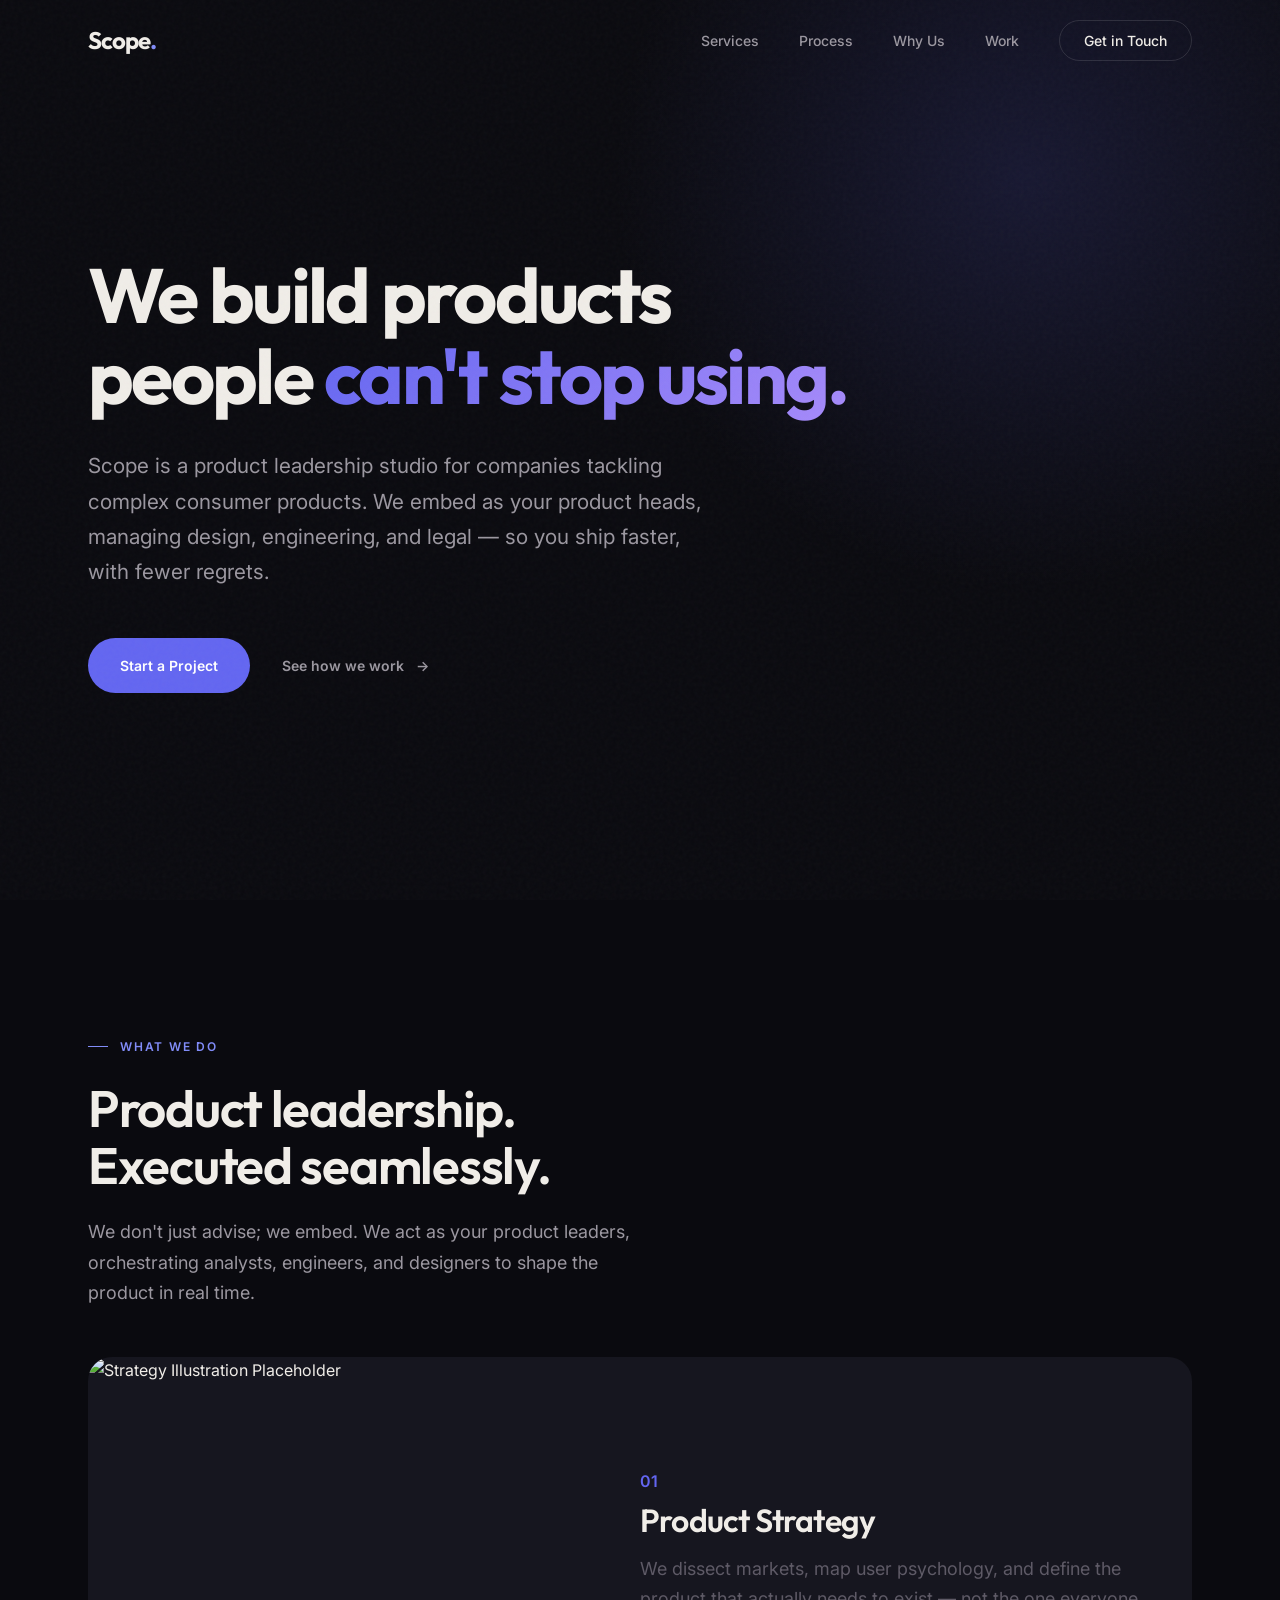
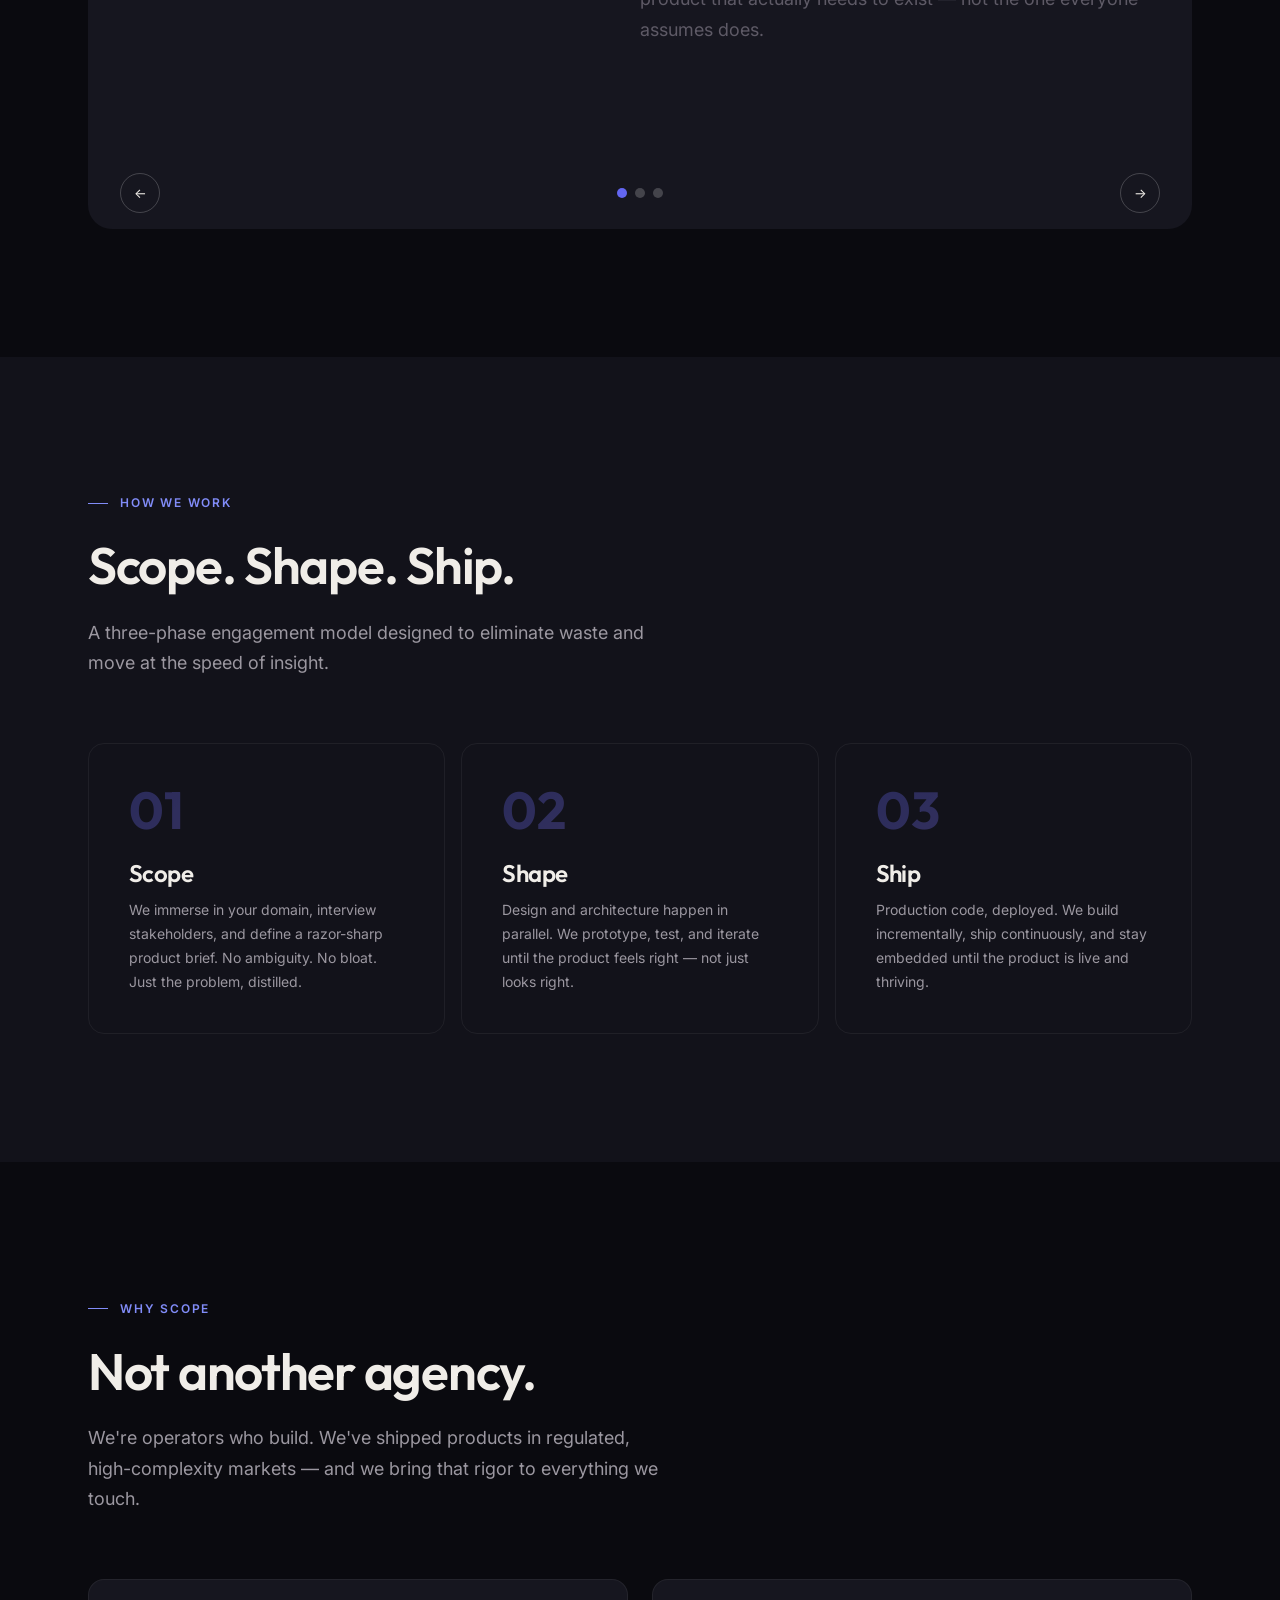
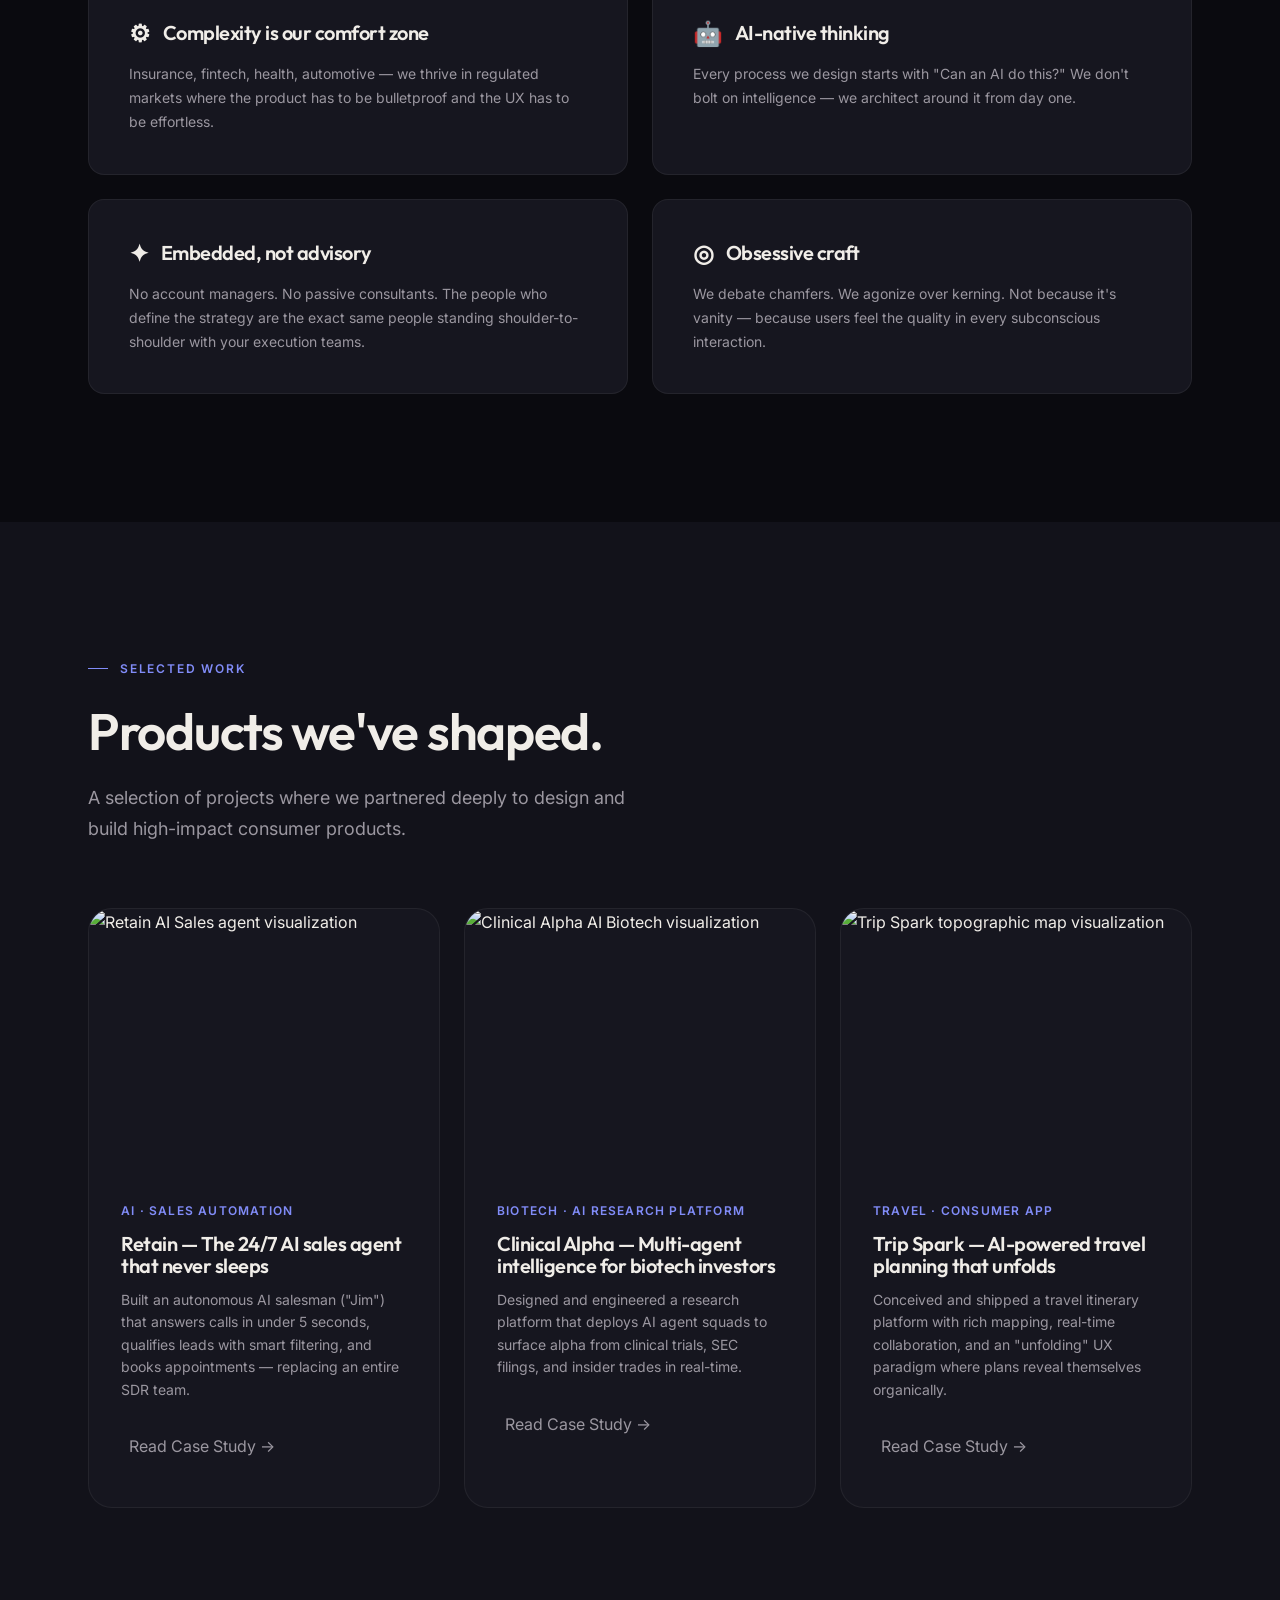
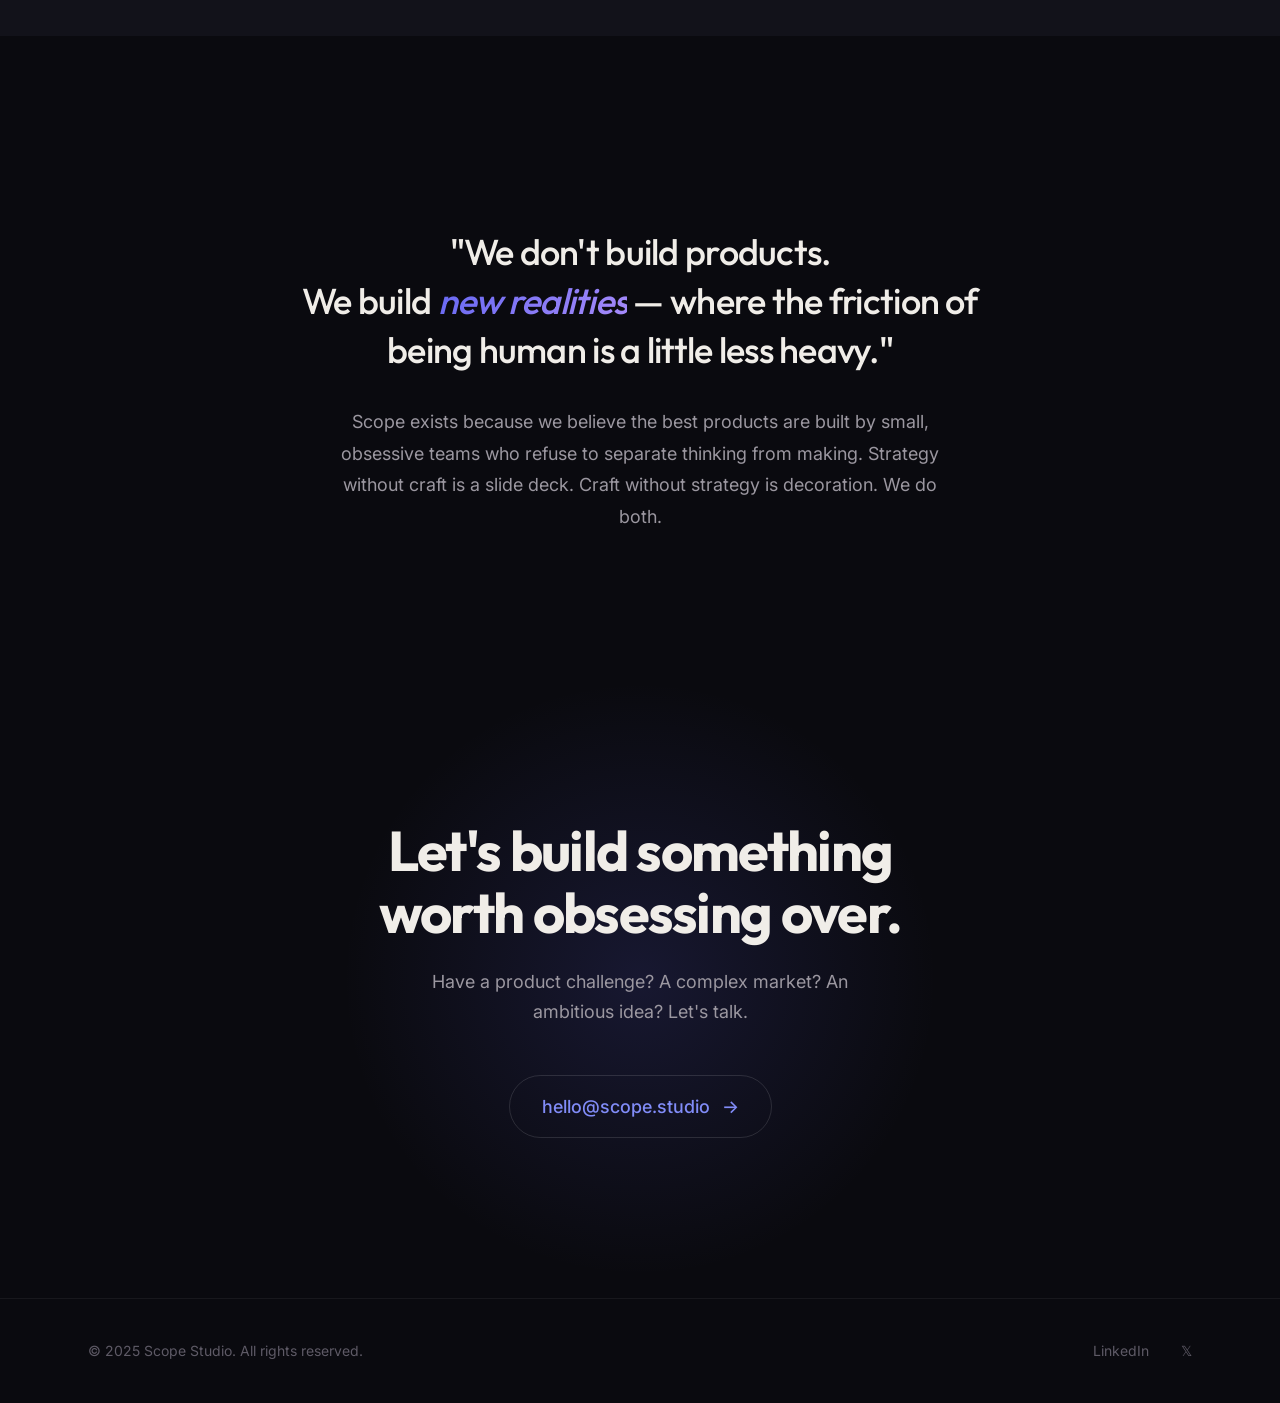
==== index.html @ 6195529a "Restore original static landing page Co-Authored-By: Claude Sonnet 4.6 <noreply@anthropic.com>" ====
<!DOCTYPE html>
<html lang="en">
<head>
  <meta charset="UTF-8" />
  <meta name="viewport" content="width=device-width, initial-scale=1.0" />
  <title>Scope — Product Studio for Complex Consumer Products</title>
  <meta name="description" content="Scope is a product studio that helps ambitious companies design, build, and ship complex consumer products — from strategy to code." />

  <!-- Fonts -->
  <link rel="preconnect" href="https://fonts.googleapis.com" />
  <link rel="preconnect" href="https://fonts.gstatic.com" crossorigin />
  <link href="https://fonts.googleapis.com/css2?family=Inter:wght@400;500;600;700&family=Outfit:wght@400;500;600;700&display=swap" rel="stylesheet" />

  <!-- Styles -->
  <link rel="stylesheet" href="style.css" />

  <!-- Favicon (inline SVG) -->
  <link rel="icon" href="data:image/svg+xml,<svg xmlns='http://www.w3.org/2000/svg' viewBox='0 0 100 100'><text y='.9em' font-size='90'>◉</text></svg>" />
</head>
<body>

  <!-- ─── NAV ─── -->
  <nav class="nav" id="nav">
    <div class="container">
      <a href="#" class="nav-logo">Scope<span>.</span></a>
      <div class="nav-links" id="nav-links">
        <a href="#services">Services</a>
        <a href="#process">Process</a>
        <a href="#why">Why Us</a>
        <a href="#work">Work</a>
        <a href="#contact" class="nav-cta">Get in Touch</a>
      </div>
      <button class="nav-toggle" id="nav-toggle" aria-label="Toggle menu">
        <span></span>
        <span></span>
        <span></span>
      </button>
    </div>
  </nav>


  <!-- ─── HERO ─── -->
  <section class="hero" id="hero">
    <div class="container">
      <div class="hero-content">
        <h1 class="reveal">We build products people <span class="accent-word">can't stop using.</span></h1>
        <p class="hero-sub reveal">Scope is a product leadership studio for companies tackling complex consumer products. We embed as your product heads, managing design, engineering, and legal — so you ship faster, with fewer regrets.</p>
        <div class="hero-actions reveal">
          <a href="#contact" class="btn btn-primary">Start a Project</a>
          <a href="#services" class="btn btn-ghost">See how we work <span class="arrow">→</span></a>
        </div>
      </div>
    </div>
  </section>


  <!-- ─── SERVICES ─── -->
  <section class="services" id="services">
    <div class="container">
      <span class="section-label reveal">What We Do</span>
      <h2 class="section-heading reveal">Product leadership.<br />Executed seamlessly.</h2>
      <p class="section-subtext reveal">We don't just advise; we embed. We act as your product leaders, orchestrating analysts, engineers, and designers to shape the product in real time.</p>

      <div class="carousel-container reveal-stagger">
        <div class="services-carousel" id="servicesCarousel">
          <div class="carousel-slide">
            <div class="carousel-image">
              <img src="https://placehold.co/800x600/F0EFEB/222222?text=Strategy+Illustration" alt="Strategy Illustration Placeholder" />
            </div>
            <div class="carousel-text">
              <span class="editorial-number">01</span>
              <h3>Product Strategy</h3>
              <p>We dissect markets, map user psychology, and define the product that actually needs to exist — not the one everyone assumes does.</p>
            </div>
          </div>

          <div class="carousel-slide">
            <div class="carousel-image">
              <img src="https://placehold.co/800x600/F0EFEB/222222?text=Management+Illustration" alt="Management Illustration Placeholder" />
            </div>
            <div class="carousel-text">
              <span class="editorial-number">02</span>
              <h3>Cross-Functional Management</h3>
              <p>We lead the orchestra. We align your designers, engineers, analysts, and legal teams to move as a unified, high-velocity front.</p>
            </div>
          </div>

          <div class="carousel-slide">
            <div class="carousel-image">
              <img src="https://placehold.co/800x600/F0EFEB/222222?text=Leadership+Illustration" alt="Leadership Illustration Placeholder" />
            </div>
            <div class="carousel-text">
              <span class="editorial-number">03</span>
              <h3>Embedded Leadership</h3>
              <p>We don't do handoffs or act as passive advisors. We embed directly into your organization, establishing culture, defining roadmaps, and owning the outcomes.</p>
            </div>
          </div>
        </div>
        
        <div class="carousel-controls">
          <button class="carousel-btn prev-btn" id="prevBtn">←</button>
          <div class="carousel-dots" id="carouselDots"></div>
          <button class="carousel-btn next-btn" id="nextBtn">→</button>
        </div>
      </div>
    </div>
  </section>


  <!-- ─── PROCESS ─── -->
  <section class="process" id="process">
    <div class="container">
      <span class="section-label reveal">How We Work</span>
      <h2 class="section-heading reveal">Scope. Shape. Ship.</h2>
      <p class="section-subtext reveal">A three-phase engagement model designed to eliminate waste and move at the speed of insight.</p>

      <div class="process-steps reveal-stagger">
        <div class="process-step">
          <div class="step-number">01</div>
          <h3>Scope</h3>
          <p>We immerse in your domain, interview stakeholders, and define a razor-sharp product brief. No ambiguity. No bloat. Just the problem, distilled.</p>
        </div>
        <div class="process-step">
          <div class="step-number">02</div>
          <h3>Shape</h3>
          <p>Design and architecture happen in parallel. We prototype, test, and iterate until the product feels right — not just looks right.</p>
        </div>
        <div class="process-step">
          <div class="step-number">03</div>
          <h3>Ship</h3>
          <p>Production code, deployed. We build incrementally, ship continuously, and stay embedded until the product is live and thriving.</p>
        </div>
      </div>
    </div>
  </section>


  <!-- ─── WHY US ─── -->
  <section class="why-us" id="why">
    <div class="container">
      <span class="section-label reveal">Why Scope</span>
      <h2 class="section-heading reveal">Not another agency.</h2>
      <p class="section-subtext reveal">We're operators who build. We've shipped products in regulated, high-complexity markets — and we bring that rigor to everything we touch.</p>

      <div class="why-grid reveal-stagger">
        <div class="why-card">
          <h3><span class="icon">⚙</span> Complexity is our comfort zone</h3>
          <p>Insurance, fintech, health, automotive — we thrive in regulated markets where the product has to be bulletproof and the UX has to be effortless.</p>
        </div>
        <div class="why-card">
          <h3><span class="icon">🤖</span> AI-native thinking</h3>
          <p>Every process we design starts with "Can an AI do this?" We don't bolt on intelligence — we architect around it from day one.</p>
        </div>
        <div class="why-card">
          <h3><span class="icon">✦</span> Embedded, not advisory</h3>
          <p>No account managers. No passive consultants. The people who define the strategy are the exact same people standing shoulder-to-shoulder with your execution teams.</p>
        </div>
        <div class="why-card">
          <h3><span class="icon">◎</span> Obsessive craft</h3>
          <p>We debate chamfers. We agonize over kerning. Not because it's vanity — because users feel the quality in every subconscious interaction.</p>
        </div>
      </div>
    </div>
  </section>


  <!-- ─── WORK ─── -->
  <section class="work" id="work">
    <div class="container">
      <span class="section-label reveal">Selected Work</span>
      <h2 class="section-heading reveal">Products we've shaped.</h2>
      <p class="section-subtext reveal">A selection of projects where we partnered deeply to design and build high-impact consumer products.</p>

      <div class="work-grid work-grid-3 reveal-stagger">
        <div class="work-card">
          <div class="work-card-visual">
            <img src="/Users/pelegsomech/.gemini/antigravity/brain/0af34511-41c8-45e0-a558-34a6a06a76a5/img_retain_1776566332783.png" alt="Retain AI Sales agent visualization" style="width: 100%; height: 100%; object-fit: cover;" />
          </div>
          <div class="work-card-content">
            <div class="work-card-tag">AI · Sales Automation</div>
            <h3>Retain — The 24/7 AI sales agent that never sleeps</h3>
            <p>Built an autonomous AI salesman ("Jim") that answers calls in under 5 seconds, qualifies leads with smart filtering, and books appointments — replacing an entire SDR team.</p>
            <a href="case-study-retain.html" class="btn-ghost" style="margin-top: var(--sp-4); display: inline-block;">Read Case Study <span class="arrow">→</span></a>
          </div>
        </div>
        <div class="work-card">
          <div class="work-card-visual">
            <img src="/Users/pelegsomech/.gemini/antigravity/brain/0af34511-41c8-45e0-a558-34a6a06a76a5/img_biopulse_1776566358060.png" alt="Clinical Alpha AI Biotech visualization" style="width: 100%; height: 100%; object-fit: cover;" />
          </div>
          <div class="work-card-content">
            <div class="work-card-tag">Biotech · AI Research Platform</div>
            <h3>Clinical Alpha — Multi-agent intelligence for biotech investors</h3>
            <p>Designed and engineered a research platform that deploys AI agent squads to surface alpha from clinical trials, SEC filings, and insider trades in real-time.</p>
            <a href="case-study-clinical-alpha.html" class="btn-ghost" style="margin-top: var(--sp-4); display: inline-block;">Read Case Study <span class="arrow">→</span></a>
          </div>
        </div>
        <div class="work-card">
          <div class="work-card-visual">
            <img src="/Users/pelegsomech/.gemini/antigravity/brain/0af34511-41c8-45e0-a558-34a6a06a76a5/img_tripspark_1776566372441.png" alt="Trip Spark topographic map visualization" style="width: 100%; height: 100%; object-fit: cover;" />
          </div>
          <div class="work-card-content">
            <div class="work-card-tag">Travel · Consumer App</div>
            <h3>Trip Spark — AI-powered travel planning that unfolds</h3>
            <p>Conceived and shipped a travel itinerary platform with rich mapping, real-time collaboration, and an "unfolding" UX paradigm where plans reveal themselves organically.</p>
            <a href="case-study-trip-spark.html" class="btn-ghost" style="margin-top: var(--sp-4); display: inline-block;">Read Case Study <span class="arrow">→</span></a>
          </div>
        </div>
      </div>
    </div>
  </section>


  <!-- ─── PHILOSOPHY ─── -->
  <section class="philosophy" id="philosophy">
    <div class="container">
      <div class="philosophy-block reveal">
        <p class="philosophy-quote">"We don't build products.<br />We build <em>new realities</em> — where the friction of being human is a little less heavy."</p>
        <p class="philosophy-body">Scope exists because we believe the best products are built by small, obsessive teams who refuse to separate thinking from making. Strategy without craft is a slide deck. Craft without strategy is decoration. We do both.</p>
      </div>
    </div>
  </section>


  <!-- ─── CTA ─── -->
  <section class="cta-section" id="contact">
    <div class="container">
      <div class="cta-content reveal">
        <h2 class="cta-heading">Let's build something<br />worth obsessing over.</h2>
        <p class="cta-sub">Have a product challenge? A complex market? An ambitious idea? Let's talk.</p>
        <a href="mailto:hello@scope.studio" class="cta-email">
          hello@scope.studio <span class="arrow">→</span>
        </a>
      </div>
    </div>
  </section>


  <!-- ─── FOOTER ─── -->
  <footer class="footer">
    <div class="container">
      <p class="footer-copy">© 2025 Scope Studio. All rights reserved.</p>
      <div class="footer-links">
        <a href="https://linkedin.com" target="_blank" rel="noopener">LinkedIn</a>
        <a href="https://twitter.com" target="_blank" rel="noopener">𝕏</a>
      </div>
    </div>
  </footer>


  <script src="main.js"></script>
  <script>
    // Reveal animations
    const reveals = document.querySelectorAll('.reveal, .reveal-stagger > *');
    const revealOptions = { threshold: 0.1, rootMargin: '0px 0px -50px 0px' };
    const revealObserver = new IntersectionObserver((entries, observer) => {
      entries.forEach(entry => {
        if (!entry.isIntersecting) return;
        entry.target.classList.add('active');
        observer.unobserve(entry.target);
      });
    }, revealOptions);
    reveals.forEach(el => revealObserver.observe(el));

    // Carousel Logic
    const carouselContainer = document.getElementById('servicesCarousel');
    const prevBtn = document.getElementById('prevBtn');
    const nextBtn = document.getElementById('nextBtn');
    const dotsContainer = document.getElementById('carouselDots');
    const slides = document.querySelectorAll('.carousel-slide');
    
    let currentSlide = 0;

    // Initialize dots
    slides.forEach((_, i) => {
      const dot = document.createElement('button');
      dot.classList.add('dot');
      if (i === 0) dot.classList.add('active');
      dot.addEventListener('click', () => goToSlide(i));
      dotsContainer.appendChild(dot);
    });
    const dots = document.querySelectorAll('.dot');

    function updateCarousel() {
      carouselContainer.style.transform = `translateX(-${currentSlide * 100}%)`;
      dots.forEach((dot, index) => {
        dot.classList.toggle('active', index === currentSlide);
      });
    }

    function goToSlide(index) {
      currentSlide = index;
      updateCarousel();
    }

    function nextSlide() {
      currentSlide = (currentSlide + 1) % slides.length;
      updateCarousel();
    }

    function prevSlide() {
      currentSlide = (currentSlide - 1 + slides.length) % slides.length;
      updateCarousel();
    }

    nextBtn.addEventListener('click', nextSlide);
    prevBtn.addEventListener('click', prevSlide);

  </script>
</body>
</html>
---- style.css ----
/* ============================================================
   SCOPE — Design System & Styles
   ============================================================ */

/* --- Google Fonts loaded in HTML --- */

/* === CUSTOM PROPERTIES === */
:root {
  /* Palette */
  --bg-primary:    #0A0A0F;
  --bg-secondary:  #12121A;
  --bg-card:       #16161F;
  --bg-card-hover: #1C1C28;
  --surface:       #1E1E2A;
  --border:        rgba(255, 255, 255, 0.06);
  --border-hover:  rgba(255, 255, 255, 0.12);

  --text-primary:   #F0EDE8;
  --text-secondary: #9B97A0;
  --text-muted:     #5E5A66;

  --accent:         #6366F1;
  --accent-light:   #818CF8;
  --accent-glow:    rgba(99, 102, 241, 0.15);
  --accent-gradient: linear-gradient(135deg, #6366F1 0%, #A78BFA 100%);

  /* Type scale (major-third 1.25) */
  --fs-xs:   0.75rem;    /* 12px */
  --fs-sm:   0.875rem;   /* 14px */
  --fs-base: 1rem;       /* 16px */
  --fs-md:   1.125rem;   /* 18px */
  --fs-lg:   1.25rem;    /* 20px */
  --fs-xl:   1.5rem;     /* 24px */
  --fs-2xl:  2rem;       /* 32px */
  --fs-3xl:  2.5rem;     /* 40px */
  --fs-4xl:  3.25rem;    /* 52px */
  --fs-5xl:  4.5rem;     /* 72px */
  --fs-hero: clamp(2.75rem, 6vw, 5.5rem);

  /* Spacing (8px base) */
  --sp-1:  0.25rem;
  --sp-2:  0.5rem;
  --sp-3:  0.75rem;
  --sp-4:  1rem;
  --sp-5:  1.25rem;
  --sp-6:  1.5rem;
  --sp-8:  2rem;
  --sp-10: 2.5rem;
  --sp-12: 3rem;
  --sp-16: 4rem;
  --sp-20: 5rem;
  --sp-24: 6rem;
  --sp-32: 8rem;
  --sp-40: 10rem;

  /* Layout */
  --max-width: 1200px;
  --gutter:    clamp(1.5rem, 4vw, 3rem);

  /* Radius */
  --radius-sm: 0.5rem;
  --radius-md: 0.75rem;
  --radius-lg: 1rem;
  --radius-xl: 1.5rem;
  --radius-full: 9999px;

  /* Transitions */
  --ease-out:   cubic-bezier(0.16, 1, 0.3, 1);
  --ease-in-out: cubic-bezier(0.65, 0, 0.35, 1);
  --duration-fast: 200ms;
  --duration-mid:  400ms;
  --duration-slow: 700ms;
}


/* === RESET === */
*, *::before, *::after {
  margin: 0;
  padding: 0;
  box-sizing: border-box;
}

html {
  scroll-behavior: smooth;
  -webkit-font-smoothing: antialiased;
  -moz-osx-font-smoothing: grayscale;
  text-rendering: optimizeLegibility;
}

body {
  font-family: 'Inter', -apple-system, BlinkMacSystemFont, sans-serif;
  font-size: var(--fs-base);
  line-height: 1.65;
  color: var(--text-primary);
  background-color: var(--bg-primary);
  overflow-x: hidden;
}

img, svg, video {
  display: block;
  max-width: 100%;
}

a {
  color: inherit;
  text-decoration: none;
}

ul, ol { list-style: none; }

button {
  font-family: inherit;
  cursor: pointer;
  border: none;
  background: none;
  color: inherit;
}

::selection {
  background: var(--accent);
  color: var(--text-primary);
}


/* === LAYOUT === */
.container {
  width: 100%;
  max-width: var(--max-width);
  margin: 0 auto;
  padding: 0 var(--gutter);
}

section {
  padding: var(--sp-32) 0;
  position: relative;
}


/* === TYPOGRAPHY === */
h1, h2, h3, h4, h5, h6 {
  font-family: 'Outfit', sans-serif;
  font-weight: 600;
  line-height: 1.1;
  letter-spacing: -0.025em;
  color: var(--text-primary);
}

.section-label {
  font-family: 'Inter', sans-serif;
  font-size: var(--fs-xs);
  font-weight: 600;
  text-transform: uppercase;
  letter-spacing: 0.15em;
  color: var(--accent-light);
  margin-bottom: var(--sp-6);
  display: inline-flex;
  align-items: center;
  gap: var(--sp-3);
}

.section-label::before {
  content: '';
  display: inline-block;
  width: 1.25rem;
  height: 1px;
  background: var(--accent-light);
}

.section-heading {
  font-size: clamp(2rem, 4vw, 3.25rem);
  margin-bottom: var(--sp-6);
  max-width: 18ch;
}

.section-subtext {
  font-size: var(--fs-md);
  color: var(--text-secondary);
  max-width: 52ch;
  line-height: 1.7;
}


/* === NAVIGATION === */
.nav {
  position: fixed;
  top: 0;
  left: 0;
  right: 0;
  z-index: 1000;
  padding: var(--sp-5) 0;
  transition: background var(--duration-mid) var(--ease-out),
              box-shadow var(--duration-mid) var(--ease-out);
}

.nav.scrolled {
  background: rgba(10, 10, 15, 0.85);
  backdrop-filter: blur(20px) saturate(1.4);
  -webkit-backdrop-filter: blur(20px) saturate(1.4);
  box-shadow: 0 1px 0 var(--border);
}

.nav .container {
  display: flex;
  align-items: center;
  justify-content: space-between;
}

.nav-logo {
  font-family: 'Outfit', sans-serif;
  font-size: var(--fs-xl);
  font-weight: 700;
  letter-spacing: -0.04em;
  color: var(--text-primary);
}

.nav-logo span {
  color: var(--accent-light);
}

.nav-links {
  display: flex;
  align-items: center;
  gap: var(--sp-10);
}

.nav-links a {
  font-size: var(--fs-sm);
  font-weight: 500;
  color: var(--text-secondary);
  transition: color var(--duration-fast) var(--ease-out);
  position: relative;
}

.nav-links a::after {
  content: '';
  position: absolute;
  bottom: -4px;
  left: 0;
  width: 0;
  height: 1.5px;
  background: var(--accent-light);
  transition: width var(--duration-mid) var(--ease-out);
}

.nav-links a:hover {
  color: var(--text-primary);
}

.nav-links a:hover::after {
  width: 100%;
}

.nav-cta {
  font-size: var(--fs-sm) !important;
  font-weight: 500 !important;
  color: var(--text-primary) !important;
  padding: var(--sp-2) var(--sp-6);
  border: 1px solid var(--border-hover);
  border-radius: var(--radius-full);
  transition: all var(--duration-fast) var(--ease-out) !important;
}

.nav-cta:hover {
  background: var(--accent);
  border-color: var(--accent);
}

.nav-cta::after { display: none !important; }

/* Mobile nav toggle */
.nav-toggle {
  display: none;
  flex-direction: column;
  gap: 5px;
  width: 24px;
  cursor: pointer;
}

.nav-toggle span {
  display: block;
  width: 100%;
  height: 1.5px;
  background: var(--text-primary);
  transition: all var(--duration-fast) var(--ease-out);
}


/* === HERO === */
.hero {
  min-height: 100vh;
  display: flex;
  align-items: center;
  padding-top: var(--sp-32);
  padding-bottom: var(--sp-20);
  position: relative;
  overflow: hidden;
}

/* Ambient glow */
.hero::before {
  content: '';
  position: absolute;
  top: -30%;
  right: -15%;
  width: 70vw;
  height: 70vw;
  max-width: 900px;
  max-height: 900px;
  background: radial-gradient(circle, var(--accent-glow) 0%, transparent 65%);
  pointer-events: none;
  animation: pulse-glow 8s ease-in-out infinite alternate;
}

@keyframes pulse-glow {
  0%   { opacity: 0.4; transform: scale(1); }
  100% { opacity: 0.7; transform: scale(1.08); }
}

.hero-content {
  position: relative;
  z-index: 1;
  max-width: 800px;
}

.hero h1 {
  font-size: var(--fs-hero);
  font-weight: 700;
  line-height: 1.05;
  letter-spacing: -0.035em;
  margin-bottom: var(--sp-8);
}

.hero h1 .accent-word {
  background: var(--accent-gradient);
  -webkit-background-clip: text;
  -webkit-text-fill-color: transparent;
  background-clip: text;
}

.hero-sub {
  font-size: clamp(1.05rem, 1.8vw, 1.3rem);
  color: var(--text-secondary);
  line-height: 1.7;
  max-width: 48ch;
  margin-bottom: var(--sp-12);
}

.hero-actions {
  display: flex;
  align-items: center;
  gap: var(--sp-6);
  flex-wrap: wrap;
}

/* Buttons */
.btn {
  display: inline-flex;
  align-items: center;
  gap: var(--sp-3);
  font-family: 'Inter', sans-serif;
  font-size: var(--fs-sm);
  font-weight: 600;
  padding: var(--sp-4) var(--sp-8);
  border-radius: var(--radius-full);
  transition: all var(--duration-fast) var(--ease-out);
  position: relative;
  overflow: hidden;
}

.btn-primary {
  background: var(--accent);
  color: #fff;
  box-shadow: 0 0 0 0 var(--accent-glow);
}

.btn-primary:hover {
  background: var(--accent-light);
  box-shadow: 0 8px 32px var(--accent-glow);
  transform: translateY(-1px);
}

.btn-ghost {
  color: var(--text-secondary);
  padding: var(--sp-4) var(--sp-2);
}

.btn-ghost:hover {
  color: var(--text-primary);
}

.btn-ghost .arrow {
  transition: transform var(--duration-fast) var(--ease-out);
}

.btn-ghost:hover .arrow {
  transform: translateX(4px);
}


.carousel-container {
  overflow: hidden;
  position: relative;
  border-radius: var(--radius-xl);
  background: var(--bg-card);
  border: 1px solid var(--border-soft);
  margin-top: var(--sp-12);
}

.services-carousel {
  display: flex;
  transition: transform 0.6s cubic-bezier(0.25, 1, 0.5, 1);
  will-change: transform;
}

.carousel-slide {
  min-width: 100%;
  box-sizing: border-box;
  display: flex;
  flex-direction: column;
}

@media (min-width: 768px) {
  .carousel-slide {
    flex-direction: row;
    align-items: stretch;
  }
}

.carousel-image {
  flex: 1;
  border-right: 1px solid var(--border-soft);
  position: relative;
  min-height: 400px;
}

@media (max-width: 767px) {
  .carousel-image {
    border-right: none;
    border-bottom: 1px solid var(--border-soft);
    min-height: 300px;
  }
}

.carousel-image img {
  position: absolute;
  top: 0;
  left: 0;
  width: 100%;
  height: 100%;
  object-fit: cover;
  display: block;
}

.carousel-text {
  flex: 1;
  padding: var(--sp-12);
  display: flex;
  flex-direction: column;
  justify-content: center;
}

.editorial-number {
  font-family: var(--font-heading);
  font-weight: 600;
  color: var(--accent);
  font-size: var(--sp-4);
  display: block;
  margin-bottom: var(--sp-2);
}

.carousel-text h3 {
  font-size: 2rem;
  margin-bottom: var(--sp-4);
}

.carousel-text p {
  color: var(--text-muted);
  font-size: 1.125rem;
  line-height: 1.7;
}

/* Carousel Controls */
.carousel-controls {
  display: flex;
  align-items: center;
  justify-content: space-between;
  padding: var(--sp-4) var(--sp-8);
  border-top: 1px solid var(--border-soft);
  background: var(--bg-hover);
}

.carousel-btn {
  background: transparent;
  border: 1px solid rgba(255, 255, 255, 0.2);
  color: var(--text-primary);
  width: 40px;
  height: 40px;
  border-radius: 50%;
  cursor: pointer;
  display: flex;
  align-items: center;
  justify-content: center;
  transition: all 0.2s ease;
}

.carousel-btn:hover {
  background: rgba(255, 255, 255, 0.1);
  border-color: rgba(255, 255, 255, 0.4);
}

.carousel-dots {
  display: flex;
  gap: var(--sp-2);
}

.dot {
  width: 10px;
  height: 10px;
  border-radius: 50%;
  background: rgba(255, 255, 255, 0.2);
  border: none;
  cursor: pointer;
  transition: background 0.3s ease;
}

.dot.active {
  background: var(--accent);
}

.service-card {
  background: var(--bg-card);
  border: 1px solid var(--border);
  border-radius: var(--radius-lg);
  padding: var(--sp-10);
  transition: all var(--duration-mid) var(--ease-out);
  position: relative;
  overflow: hidden;
}

.service-card::before {
  content: '';
  position: absolute;
  top: 0;
  left: 0;
  right: 0;
  height: 2px;
  background: var(--accent-gradient);
  opacity: 0;
  transition: opacity var(--duration-mid) var(--ease-out);
}

.service-card:hover {
  background: var(--bg-card-hover);
  border-color: var(--border-hover);
  transform: translateY(-4px);
}

.service-card:hover::before {
  opacity: 1;
}

.service-icon {
  width: 48px;
  height: 48px;
  border-radius: var(--radius-md);
  background: var(--accent-glow);
  display: flex;
  align-items: center;
  justify-content: center;
  margin-bottom: var(--sp-6);
  font-size: var(--fs-xl);
}

.service-card h3 {
  font-size: var(--fs-lg);
  margin-bottom: var(--sp-4);
}

.service-card p {
  color: var(--text-secondary);
  font-size: var(--fs-sm);
  line-height: 1.7;
}


/* === PROCESS === */
.process {
  background: var(--bg-secondary);
}

.process-steps {
  display: grid;
  grid-template-columns: repeat(3, 1fr);
  gap: var(--sp-4);
  margin-top: var(--sp-16);
  counter-reset: step;
}

.process-step {
  counter-increment: step;
  padding: var(--sp-10);
  border-radius: var(--radius-lg);
  border: 1px solid var(--border);
  position: relative;
  transition: all var(--duration-mid) var(--ease-out);
}

.process-step:hover {
  border-color: var(--border-hover);
  background: rgba(255, 255, 255, 0.02);
}

.step-number {
  font-family: 'Outfit', sans-serif;
  font-size: var(--fs-4xl);
  font-weight: 700;
  background: var(--accent-gradient);
  -webkit-background-clip: text;
  -webkit-text-fill-color: transparent;
  background-clip: text;
  opacity: 0.3;
  line-height: 1;
  margin-bottom: var(--sp-6);
}

.process-step h3 {
  font-size: var(--fs-xl);
  margin-bottom: var(--sp-3);
}

.process-step p {
  color: var(--text-secondary);
  font-size: var(--fs-sm);
  line-height: 1.7;
}


/* === WHY US === */
.why-grid {
  display: grid;
  grid-template-columns: 1fr 1fr;
  gap: var(--sp-6);
  margin-top: var(--sp-16);
}

.why-card {
  padding: var(--sp-10);
  background: var(--bg-card);
  border: 1px solid var(--border);
  border-radius: var(--radius-lg);
  transition: all var(--duration-mid) var(--ease-out);
}

.why-card:hover {
  border-color: var(--border-hover);
  transform: translateY(-2px);
}

.why-card h3 {
  font-size: var(--fs-lg);
  margin-bottom: var(--sp-4);
  display: flex;
  align-items: center;
  gap: var(--sp-3);
}

.why-card h3 .icon {
  font-size: var(--fs-xl);
}

.why-card p {
  color: var(--text-secondary);
  font-size: var(--fs-sm);
  line-height: 1.7;
}


/* === WORK / PORTFOLIO === */
.work {
  background: var(--bg-secondary);
}

.work-grid {
  display: grid;
  grid-template-columns: repeat(2, 1fr);
  gap: var(--sp-6);
  margin-top: var(--sp-16);
}

.work-grid-3 {
  grid-template-columns: repeat(3, 1fr);
}

.work-card {
  border-radius: var(--radius-xl);
  overflow: hidden;
  border: 1px solid var(--border);
  transition: all var(--duration-mid) var(--ease-out);
  background: var(--bg-card);
}

.work-card:hover {
  border-color: var(--border-hover);
  transform: translateY(-4px);
  box-shadow: 0 20px 60px rgba(0, 0, 0, 0.3);
}

.work-card-visual {
  width: 100%;
  height: 260px;
  position: relative;
  overflow: hidden;
}

.work-card-visual .gradient-bg {
  width: 100%;
  height: 100%;
  transition: transform var(--duration-slow) var(--ease-out);
}

.work-card:hover .gradient-bg {
  transform: scale(1.05);
}

.gradient-1 {
  background: linear-gradient(135deg, #1a1a3e 0%, #4c1d95 40%, #6366F1 100%);
}

.gradient-2 {
  background: linear-gradient(135deg, #0c1222 0%, #1e3a5f 40%, #38bdf8 100%);
}

.gradient-3 {
  background: linear-gradient(135deg, #1a0e2e 0%, #7c3aed 50%, #f472b6 100%);
}

.work-card-content {
  padding: var(--sp-8);
}

.work-card-tag {
  font-size: var(--fs-xs);
  font-weight: 600;
  text-transform: uppercase;
  letter-spacing: 0.1em;
  color: var(--accent-light);
  margin-bottom: var(--sp-3);
}

.work-card h3 {
  font-size: var(--fs-lg);
  margin-bottom: var(--sp-3);
}

.work-card p {
  color: var(--text-secondary);
  font-size: var(--fs-sm);
  line-height: 1.6;
}


/* === PHILOSOPHY === */
.philosophy-block {
  max-width: 720px;
  margin: var(--sp-16) auto 0;
  text-align: center;
}

.philosophy-quote {
  font-family: 'Outfit', sans-serif;
  font-size: clamp(1.5rem, 3vw, 2.25rem);
  font-weight: 500;
  line-height: 1.35;
  letter-spacing: -0.02em;
  color: var(--text-primary);
  margin-bottom: var(--sp-8);
}

.philosophy-quote em {
  font-style: italic;
  background: var(--accent-gradient);
  -webkit-background-clip: text;
  -webkit-text-fill-color: transparent;
  background-clip: text;
}

.philosophy-body {
  color: var(--text-secondary);
  font-size: var(--fs-md);
  line-height: 1.75;
  max-width: 58ch;
  margin: 0 auto;
}


/* === CTA === */
.cta-section {
  padding: var(--sp-40) 0;
  text-align: center;
  position: relative;
  overflow: hidden;
}

.cta-section::before {
  content: '';
  position: absolute;
  top: 50%;
  left: 50%;
  transform: translate(-50%, -50%);
  width: 60vw;
  height: 60vw;
  max-width: 700px;
  max-height: 700px;
  background: radial-gradient(circle, var(--accent-glow) 0%, transparent 60%);
  pointer-events: none;
}

.cta-content {
  position: relative;
  z-index: 1;
}

.cta-heading {
  font-size: clamp(2rem, 4.5vw, 3.5rem);
  font-weight: 700;
  letter-spacing: -0.03em;
  margin-bottom: var(--sp-6);
}

.cta-sub {
  color: var(--text-secondary);
  font-size: var(--fs-md);
  margin-bottom: var(--sp-12);
  max-width: 40ch;
  margin-left: auto;
  margin-right: auto;
}

.cta-email {
  display: inline-flex;
  align-items: center;
  gap: var(--sp-3);
  font-family: 'Inter', sans-serif;
  font-size: var(--fs-md);
  font-weight: 500;
  color: var(--accent-light);
  padding: var(--sp-4) var(--sp-8);
  border: 1px solid var(--border-hover);
  border-radius: var(--radius-full);
  transition: all var(--duration-fast) var(--ease-out);
}

.cta-email:hover {
  background: var(--accent-glow);
  border-color: var(--accent);
}


/* === FOOTER === */
.footer {
  padding: var(--sp-10) 0;
  border-top: 1px solid var(--border);
}

.footer .container {
  display: flex;
  align-items: center;
  justify-content: space-between;
}

.footer-copy {
  font-size: var(--fs-sm);
  color: var(--text-muted);
}

.footer-links {
  display: flex;
  gap: var(--sp-8);
}

.footer-links a {
  font-size: var(--fs-sm);
  color: var(--text-muted);
  transition: color var(--duration-fast) var(--ease-out);
}

.footer-links a:hover {
  color: var(--text-primary);
}


/* === SCROLL ANIMATIONS === */
.reveal {
  opacity: 0;
  transform: translateY(32px);
  transition: opacity var(--duration-slow) var(--ease-out),
              transform var(--duration-slow) var(--ease-out);
}

.reveal.visible {
  opacity: 1;
  transform: translateY(0);
}

/* Stagger children */
.reveal-stagger > * {
  opacity: 0;
  transform: translateY(24px);
  transition: opacity var(--duration-mid) var(--ease-out),
              transform var(--duration-mid) var(--ease-out);
}

.reveal-stagger.visible > *:nth-child(1) { transition-delay: 0ms; }
.reveal-stagger.visible > *:nth-child(2) { transition-delay: 100ms; }
.reveal-stagger.visible > *:nth-child(3) { transition-delay: 200ms; }
.reveal-stagger.visible > *:nth-child(4) { transition-delay: 300ms; }
.reveal-stagger.visible > *:nth-child(5) { transition-delay: 400ms; }

.reveal-stagger.visible > * {
  opacity: 1;
  transform: translateY(0);
}


/* === RESPONSIVE === */
@media (max-width: 968px) {
  .services-grid,
  .process-steps {
    grid-template-columns: 1fr 1fr;
  }

  .work-grid,
  .work-grid-3 {
    grid-template-columns: 1fr 1fr;
  }
}

@media (max-width: 768px) {
  section {
    padding: var(--sp-20) 0;
  }

  .nav-links {
    display: none;
    position: fixed;
    top: 0;
    left: 0;
    right: 0;
    bottom: 0;
    background: var(--bg-primary);
    flex-direction: column;
    align-items: center;
    justify-content: center;
    gap: var(--sp-10);
    z-index: 999;
  }

  .nav-links.open {
    display: flex;
  }

  .nav-links a {
    font-size: var(--fs-xl);
  }

  .nav-toggle {
    display: flex;
    z-index: 1001;
  }

  .services-grid,
  .process-steps,
  .why-grid {
    grid-template-columns: 1fr;
  }

  .hero h1 {
    font-size: clamp(2.25rem, 8vw, 3.5rem);
  }

  .footer .container {
    flex-direction: column;
    gap: var(--sp-6);
    text-align: center;
  }
}


/* === GRAIN OVERLAY (subtle texture) === */
body::after {
  content: '';
  position: fixed;
  top: 0;
  left: 0;
  width: 100%;
  height: 100%;
  background-image: url("data:image/svg+xml,%3Csvg viewBox='0 0 256 256' xmlns='http://www.w3.org/2000/svg'%3E%3Cfilter id='noise'%3E%3CfeTurbulence type='fractalNoise' baseFrequency='0.9' numOctaves='4' stitchTiles='stitch'/%3E%3C/filter%3E%3Crect width='100%25' height='100%25' filter='url(%23noise)' opacity='0.03'/%3E%3C/svg%3E");
  pointer-events: none;
  z-index: 9999;
}
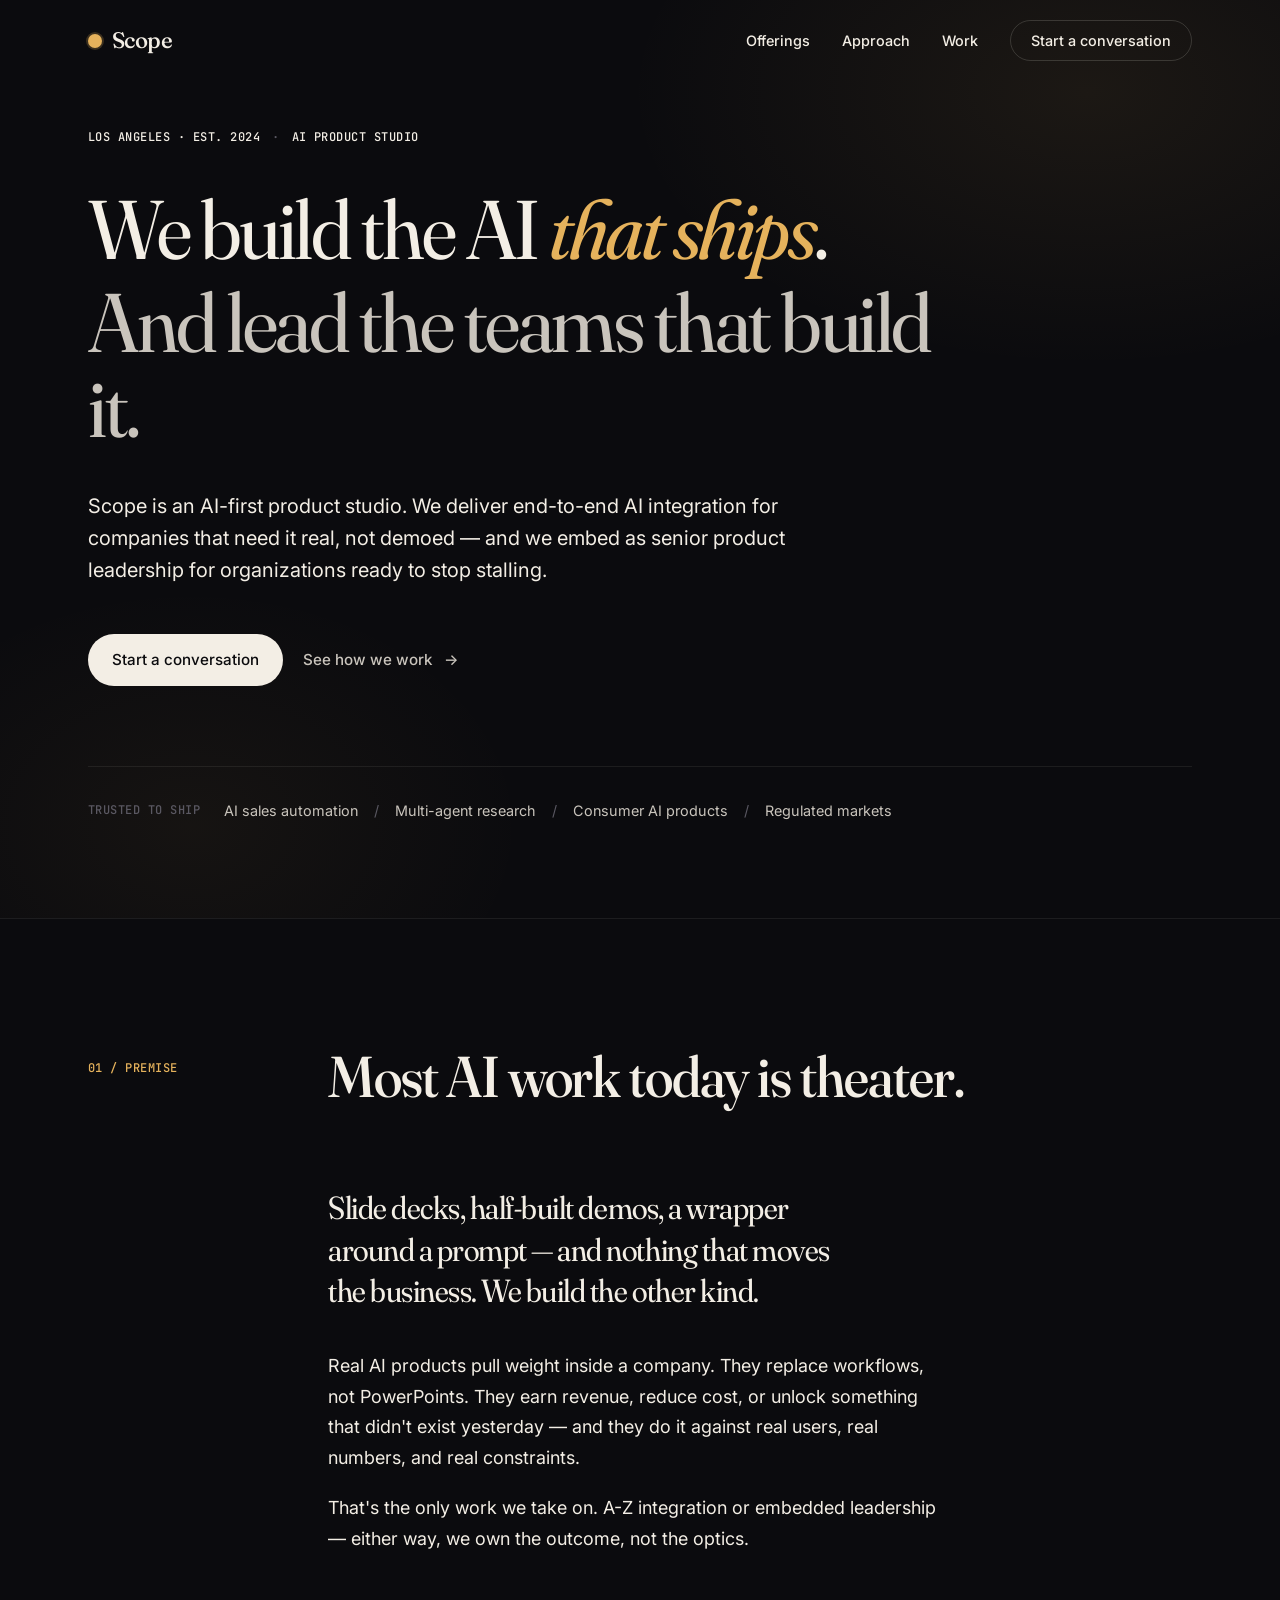
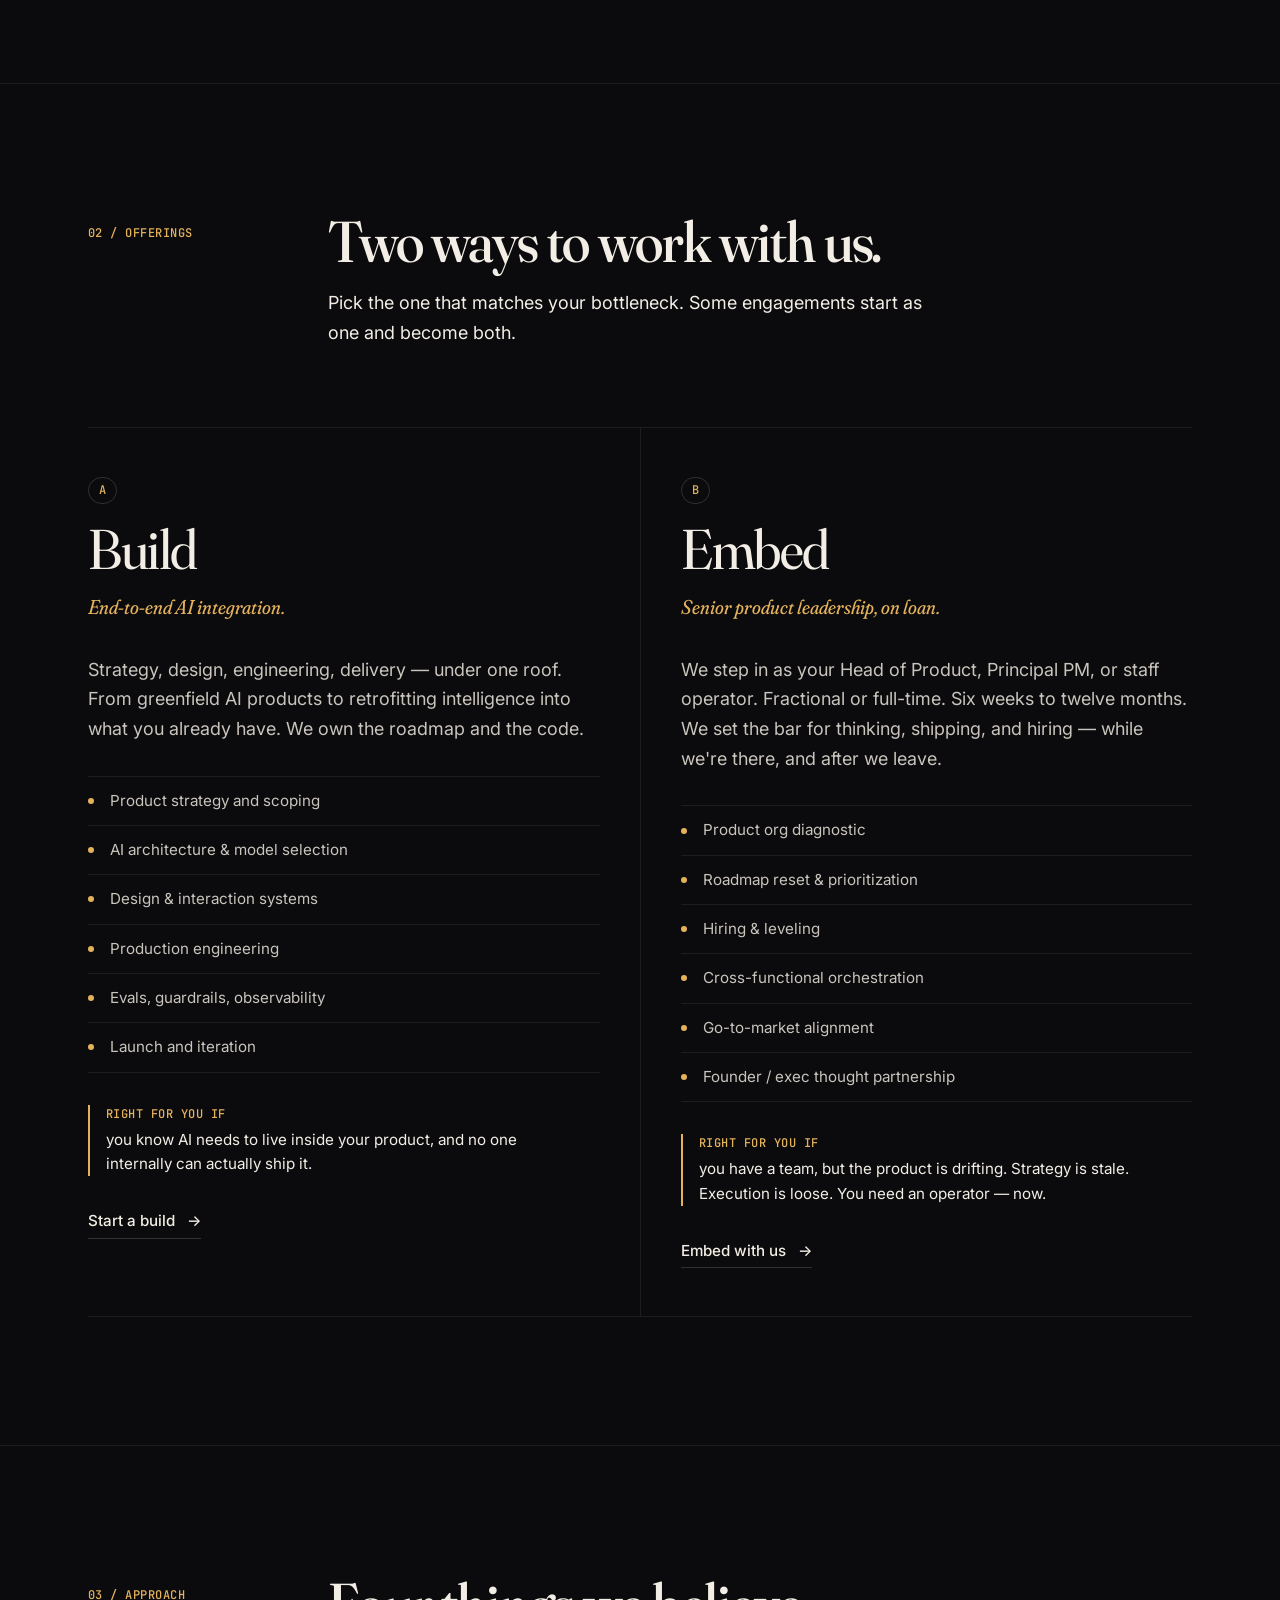
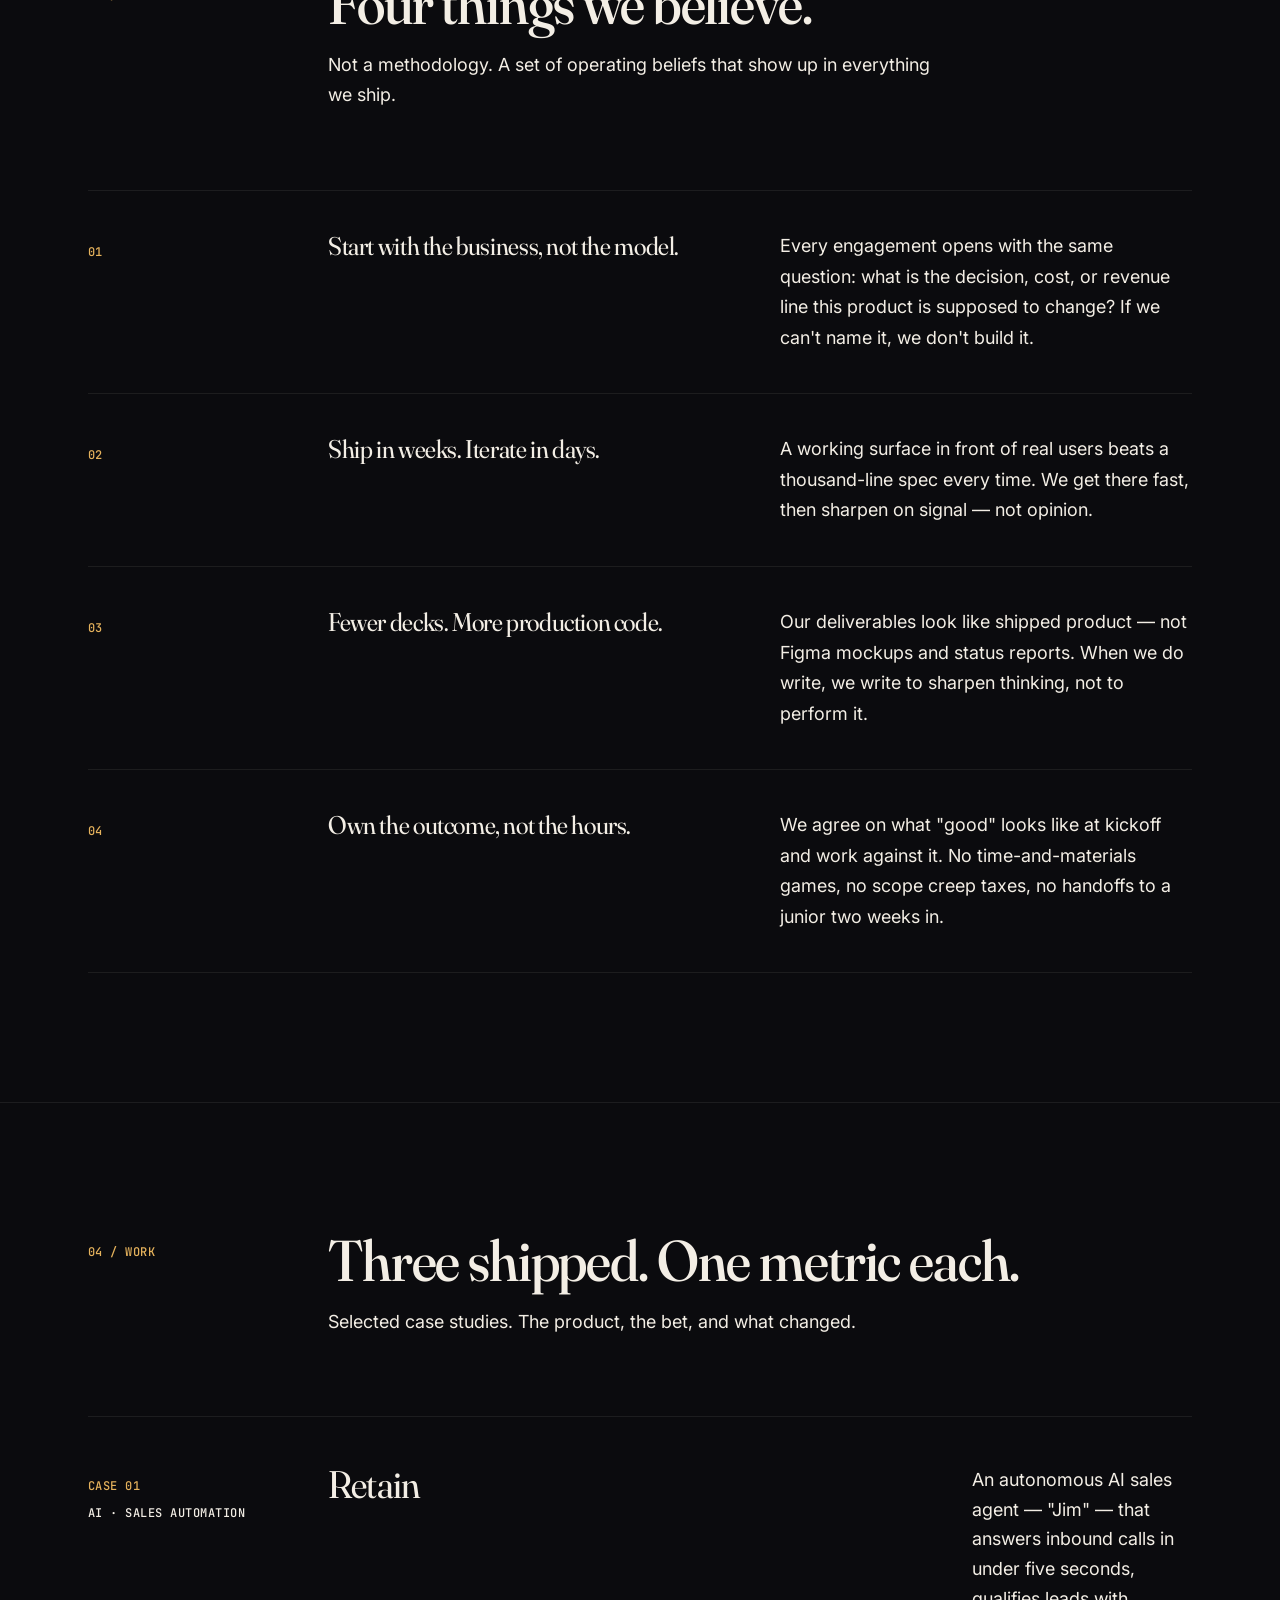
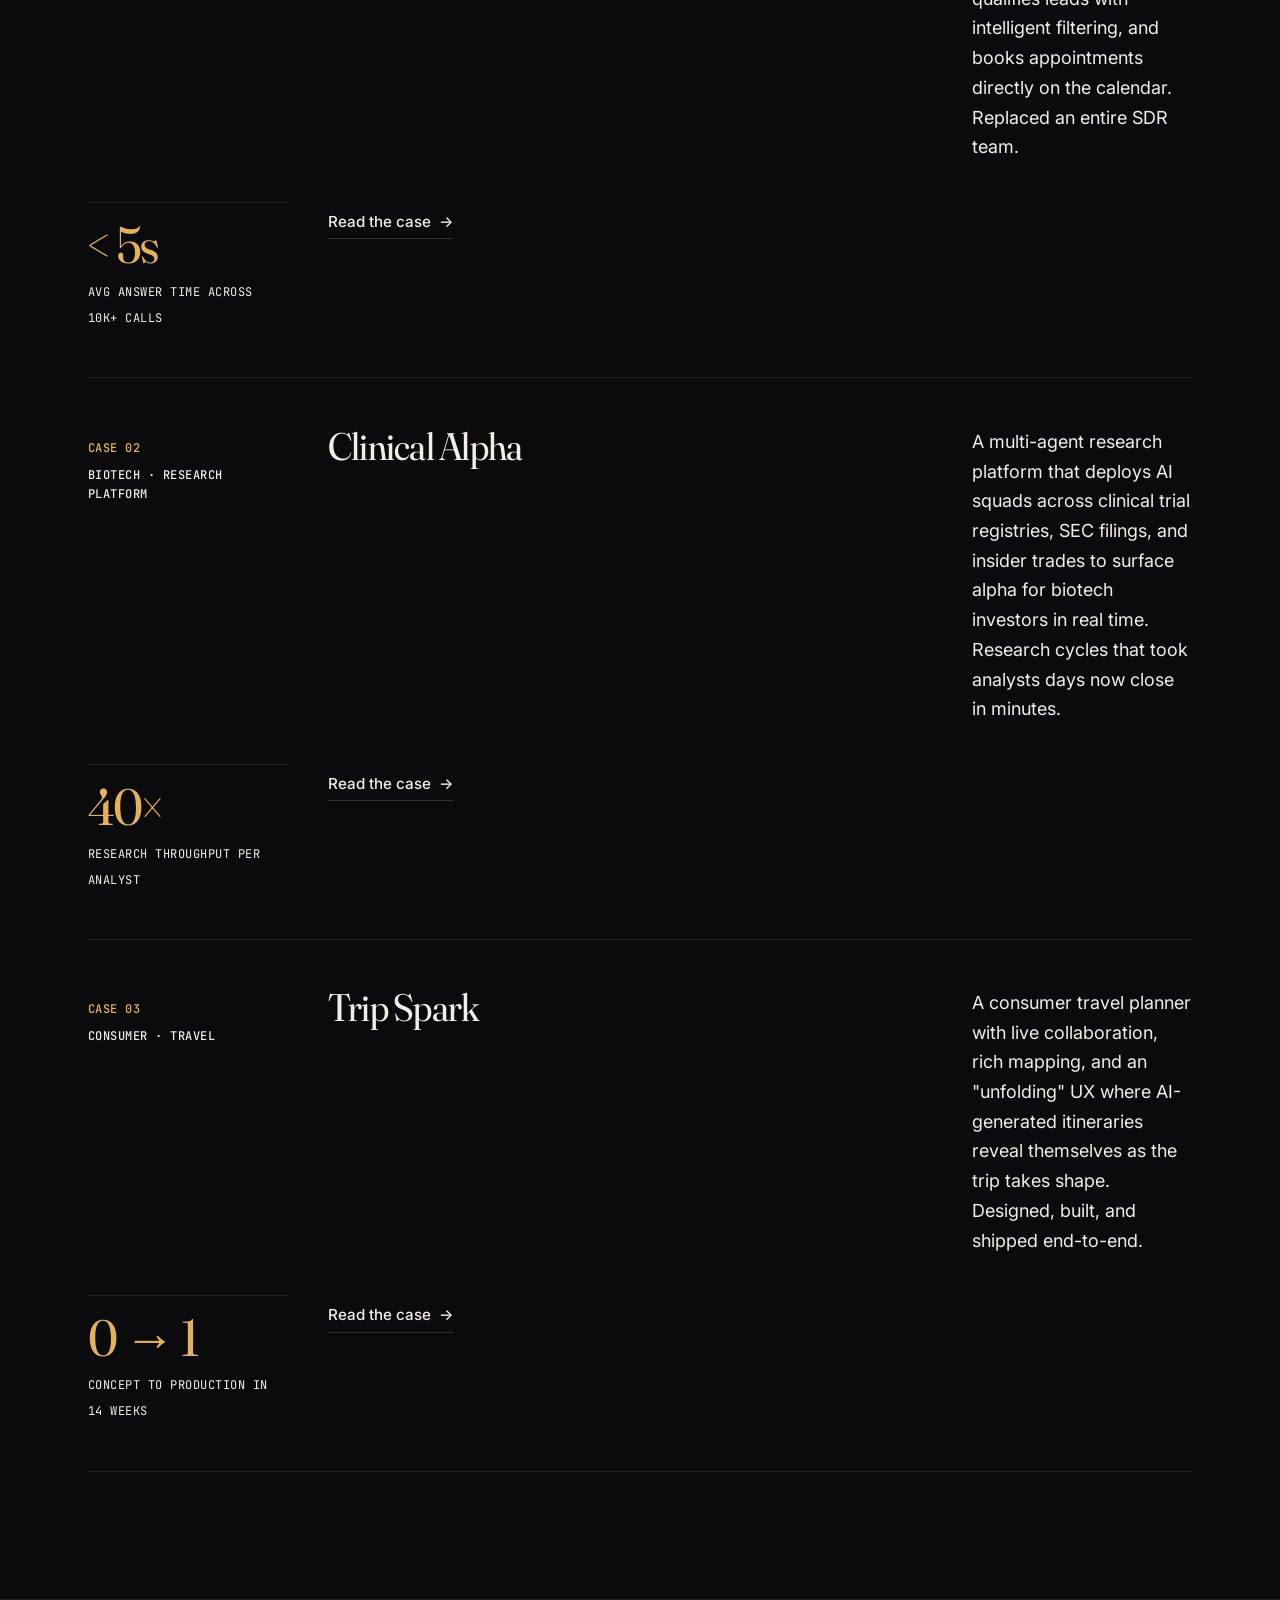
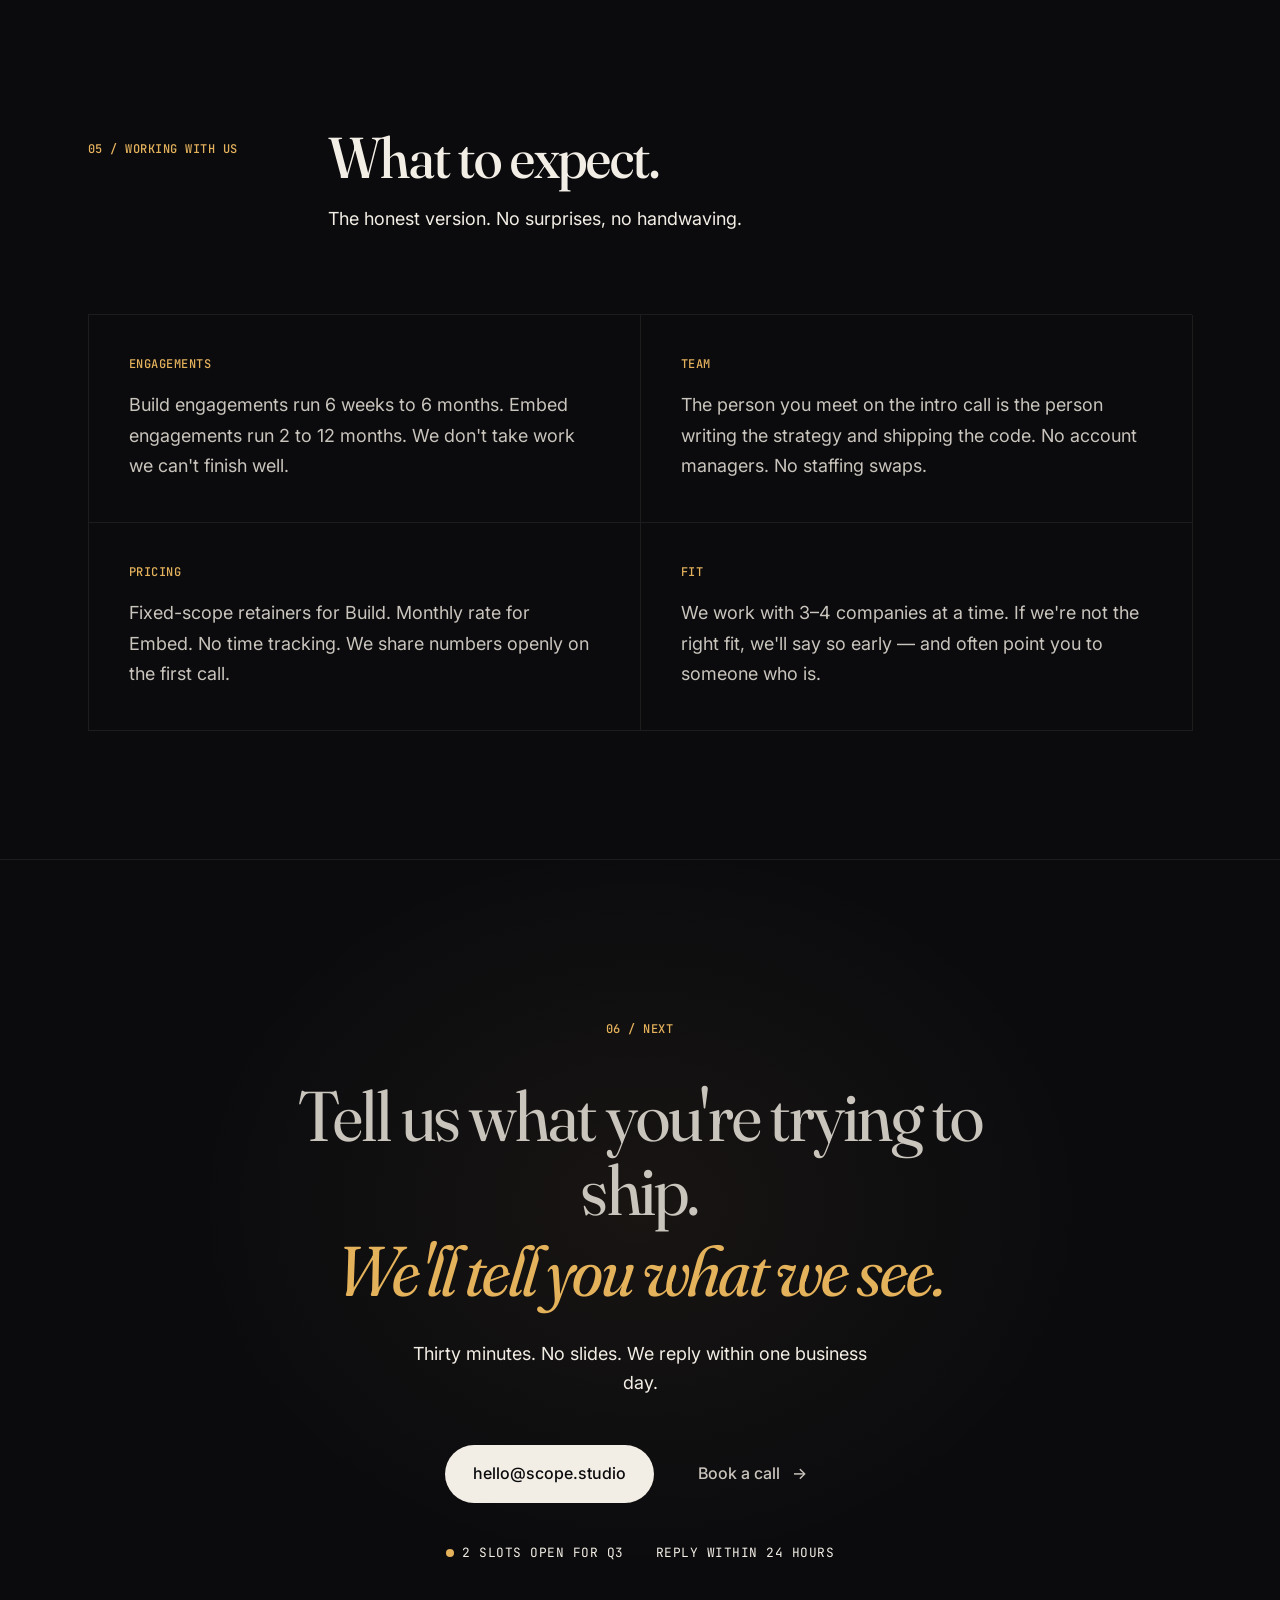
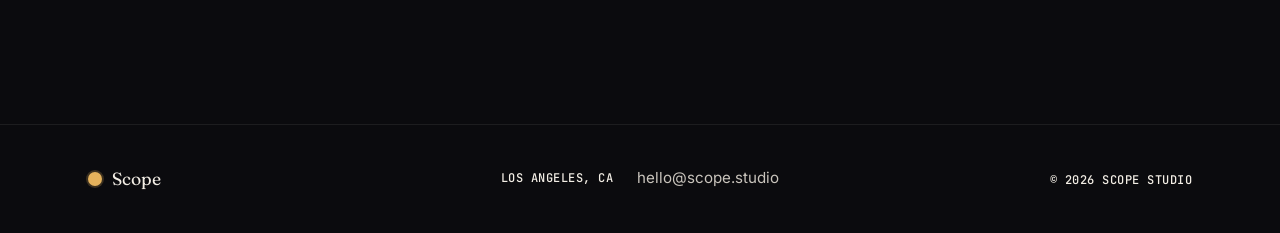
==== commit 205c3dfa: "Rebuild: AI product studio positioning - Define brand voice: operator, not marketer; specific, not v" ====
--- a/index.html
+++ b/index.html
@@ -3,233 +3,289 @@
 <head>
   <meta charset="UTF-8" />
   <meta name="viewport" content="width=device-width, initial-scale=1.0" />
-  <title>Scope — Product Studio for Complex Consumer Products</title>
-  <meta name="description" content="Scope is a product studio that helps ambitious companies design, build, and ship complex consumer products — from strategy to code." />
-
-  <!-- Fonts -->
+  <title>Scope — AI product studio. Build or embed.</title>
+  <meta name="description" content="Scope is an AI-first product studio. We deliver end-to-end AI integration for companies that need it real, not demoed — and we embed as senior product leadership for teams ready to stop stalling." />
+
+  <meta property="og:title" content="Scope — AI product studio" />
+  <meta property="og:description" content="Real business needs meet best-in-class strategy, execution and delivery. Two offerings: Build and Embed." />
+  <meta property="og:type" content="website" />
+
   <link rel="preconnect" href="https://fonts.googleapis.com" />
   <link rel="preconnect" href="https://fonts.gstatic.com" crossorigin />
-  <link href="https://fonts.googleapis.com/css2?family=Inter:wght@400;500;600;700&family=Outfit:wght@400;500;600;700&display=swap" rel="stylesheet" />
-
-  <!-- Styles -->
+  <link href="https://fonts.googleapis.com/css2?family=Fraunces:ital,opsz,wght@0,9..144,400;0,9..144,500;0,9..144,600;1,9..144,400;1,9..144,500&family=Inter:wght@400;500;600;700&family=JetBrains+Mono:wght@400;500&display=swap" rel="stylesheet" />
+
   <link rel="stylesheet" href="style.css" />
 
-  <!-- Favicon (inline SVG) -->
-  <link rel="icon" href="data:image/svg+xml,<svg xmlns='http://www.w3.org/2000/svg' viewBox='0 0 100 100'><text y='.9em' font-size='90'>◉</text></svg>" />
+  <link rel="icon" href="data:image/svg+xml,<svg xmlns='http://www.w3.org/2000/svg' viewBox='0 0 100 100'><circle cx='50' cy='50' r='42' fill='none' stroke='%23E5B25C' stroke-width='6'/><circle cx='50' cy='50' r='12' fill='%23E5B25C'/></svg>" />
 </head>
 <body>
 
   <!-- ─── NAV ─── -->
   <nav class="nav" id="nav">
-    <div class="container">
-      <a href="#" class="nav-logo">Scope<span>.</span></a>
+    <div class="wrap nav-inner">
+      <a href="#top" class="logo" aria-label="Scope home">
+        <span class="logo-mark" aria-hidden="true"></span>
+        <span class="logo-word">Scope</span>
+      </a>
       <div class="nav-links" id="nav-links">
-        <a href="#services">Services</a>
-        <a href="#process">Process</a>
-        <a href="#why">Why Us</a>
+        <a href="#offerings">Offerings</a>
+        <a href="#principles">Approach</a>
         <a href="#work">Work</a>
-        <a href="#contact" class="nav-cta">Get in Touch</a>
+        <a href="#contact" class="nav-cta">Start a conversation</a>
       </div>
       <button class="nav-toggle" id="nav-toggle" aria-label="Toggle menu">
-        <span></span>
-        <span></span>
-        <span></span>
+        <span></span><span></span>
       </button>
     </div>
   </nav>
 
 
   <!-- ─── HERO ─── -->
-  <section class="hero" id="hero">
-    <div class="container">
-      <div class="hero-content">
-        <h1 class="reveal">We build products people <span class="accent-word">can't stop using.</span></h1>
-        <p class="hero-sub reveal">Scope is a product leadership studio for companies tackling complex consumer products. We embed as your product heads, managing design, engineering, and legal — so you ship faster, with fewer regrets.</p>
-        <div class="hero-actions reveal">
-          <a href="#contact" class="btn btn-primary">Start a Project</a>
-          <a href="#services" class="btn btn-ghost">See how we work <span class="arrow">→</span></a>
-        </div>
-      </div>
-    </div>
-  </section>
-
-
-  <!-- ─── SERVICES ─── -->
-  <section class="services" id="services">
-    <div class="container">
-      <span class="section-label reveal">What We Do</span>
-      <h2 class="section-heading reveal">Product leadership.<br />Executed seamlessly.</h2>
-      <p class="section-subtext reveal">We don't just advise; we embed. We act as your product leaders, orchestrating analysts, engineers, and designers to shape the product in real time.</p>
-
-      <div class="carousel-container reveal-stagger">
-        <div class="services-carousel" id="servicesCarousel">
-          <div class="carousel-slide">
-            <div class="carousel-image">
-              <img src="https://placehold.co/800x600/F0EFEB/222222?text=Strategy+Illustration" alt="Strategy Illustration Placeholder" />
-            </div>
-            <div class="carousel-text">
-              <span class="editorial-number">01</span>
-              <h3>Product Strategy</h3>
-              <p>We dissect markets, map user psychology, and define the product that actually needs to exist — not the one everyone assumes does.</p>
-            </div>
-          </div>
-
-          <div class="carousel-slide">
-            <div class="carousel-image">
-              <img src="https://placehold.co/800x600/F0EFEB/222222?text=Management+Illustration" alt="Management Illustration Placeholder" />
-            </div>
-            <div class="carousel-text">
-              <span class="editorial-number">02</span>
-              <h3>Cross-Functional Management</h3>
-              <p>We lead the orchestra. We align your designers, engineers, analysts, and legal teams to move as a unified, high-velocity front.</p>
-            </div>
-          </div>
-
-          <div class="carousel-slide">
-            <div class="carousel-image">
-              <img src="https://placehold.co/800x600/F0EFEB/222222?text=Leadership+Illustration" alt="Leadership Illustration Placeholder" />
-            </div>
-            <div class="carousel-text">
-              <span class="editorial-number">03</span>
-              <h3>Embedded Leadership</h3>
-              <p>We don't do handoffs or act as passive advisors. We embed directly into your organization, establishing culture, defining roadmaps, and owning the outcomes.</p>
-            </div>
-          </div>
-        </div>
-        
-        <div class="carousel-controls">
-          <button class="carousel-btn prev-btn" id="prevBtn">←</button>
-          <div class="carousel-dots" id="carouselDots"></div>
-          <button class="carousel-btn next-btn" id="nextBtn">→</button>
-        </div>
-      </div>
-    </div>
-  </section>
-
-
-  <!-- ─── PROCESS ─── -->
-  <section class="process" id="process">
-    <div class="container">
-      <span class="section-label reveal">How We Work</span>
-      <h2 class="section-heading reveal">Scope. Shape. Ship.</h2>
-      <p class="section-subtext reveal">A three-phase engagement model designed to eliminate waste and move at the speed of insight.</p>
-
-      <div class="process-steps reveal-stagger">
-        <div class="process-step">
-          <div class="step-number">01</div>
-          <h3>Scope</h3>
-          <p>We immerse in your domain, interview stakeholders, and define a razor-sharp product brief. No ambiguity. No bloat. Just the problem, distilled.</p>
-        </div>
-        <div class="process-step">
-          <div class="step-number">02</div>
-          <h3>Shape</h3>
-          <p>Design and architecture happen in parallel. We prototype, test, and iterate until the product feels right — not just looks right.</p>
-        </div>
-        <div class="process-step">
-          <div class="step-number">03</div>
-          <h3>Ship</h3>
-          <p>Production code, deployed. We build incrementally, ship continuously, and stay embedded until the product is live and thriving.</p>
-        </div>
-      </div>
-    </div>
-  </section>
-
-
-  <!-- ─── WHY US ─── -->
-  <section class="why-us" id="why">
-    <div class="container">
-      <span class="section-label reveal">Why Scope</span>
-      <h2 class="section-heading reveal">Not another agency.</h2>
-      <p class="section-subtext reveal">We're operators who build. We've shipped products in regulated, high-complexity markets — and we bring that rigor to everything we touch.</p>
-
-      <div class="why-grid reveal-stagger">
-        <div class="why-card">
-          <h3><span class="icon">⚙</span> Complexity is our comfort zone</h3>
-          <p>Insurance, fintech, health, automotive — we thrive in regulated markets where the product has to be bulletproof and the UX has to be effortless.</p>
-        </div>
-        <div class="why-card">
-          <h3><span class="icon">🤖</span> AI-native thinking</h3>
-          <p>Every process we design starts with "Can an AI do this?" We don't bolt on intelligence — we architect around it from day one.</p>
-        </div>
-        <div class="why-card">
-          <h3><span class="icon">✦</span> Embedded, not advisory</h3>
-          <p>No account managers. No passive consultants. The people who define the strategy are the exact same people standing shoulder-to-shoulder with your execution teams.</p>
-        </div>
-        <div class="why-card">
-          <h3><span class="icon">◎</span> Obsessive craft</h3>
-          <p>We debate chamfers. We agonize over kerning. Not because it's vanity — because users feel the quality in every subconscious interaction.</p>
-        </div>
-      </div>
+  <header class="hero" id="top">
+    <div class="wrap">
+      <div class="hero-meta reveal">
+        <span class="mono">Los Angeles · Est. 2024</span>
+        <span class="mono dot">·</span>
+        <span class="mono">AI product studio</span>
+      </div>
+      <h1 class="hero-title reveal">
+        We build the AI <em>that ships</em>.
+        <span class="hero-break">And lead the teams that build it.</span>
+      </h1>
+      <p class="hero-sub reveal">
+        Scope is an AI-first product studio. We deliver end-to-end AI integration for companies that need it real, not demoed — and we embed as senior product leadership for organizations ready to stop stalling.
+      </p>
+      <div class="hero-actions reveal">
+        <a href="#contact" class="btn btn-primary">Start a conversation</a>
+        <a href="#offerings" class="btn btn-ghost">See how we work <span class="arr">→</span></a>
+      </div>
+
+      <div class="hero-rail reveal">
+        <span class="mono rail-label">Trusted to ship</span>
+        <span class="rail-item">AI sales automation</span>
+        <span class="rail-sep">/</span>
+        <span class="rail-item">Multi-agent research</span>
+        <span class="rail-sep">/</span>
+        <span class="rail-item">Consumer AI products</span>
+        <span class="rail-sep">/</span>
+        <span class="rail-item">Regulated markets</span>
+      </div>
+    </div>
+  </header>
+
+
+  <!-- ─── PREMISE ─── -->
+  <section class="section premise" id="premise">
+    <div class="wrap">
+      <div class="sec-head">
+        <span class="mono idx">01 / Premise</span>
+        <h2 class="sec-title reveal">Most AI work today is theater.</h2>
+      </div>
+      <div class="premise-grid">
+        <p class="premise-lede reveal">
+          Slide decks, half-built demos, a wrapper around a prompt — and nothing that moves the business. We build the other kind.
+        </p>
+        <div class="premise-body reveal">
+          <p>Real AI products pull weight inside a company. They replace workflows, not PowerPoints. They earn revenue, reduce cost, or unlock something that didn't exist yesterday — and they do it against real users, real numbers, and real constraints.</p>
+          <p>That's the only work we take on. A-Z integration or embedded leadership — either way, we own the outcome, not the optics.</p>
+        </div>
+      </div>
+    </div>
+  </section>
+
+
+  <!-- ─── OFFERINGS ─── -->
+  <section class="section offerings" id="offerings">
+    <div class="wrap">
+      <div class="sec-head">
+        <span class="mono idx">02 / Offerings</span>
+        <h2 class="sec-title reveal">Two ways to work with us.</h2>
+        <p class="sec-lede reveal">Pick the one that matches your bottleneck. Some engagements start as one and become both.</p>
+      </div>
+
+      <div class="offer-grid">
+        <article class="offer reveal">
+          <div class="offer-head">
+            <span class="mono offer-idx">A</span>
+            <h3 class="offer-title">Build</h3>
+            <p class="offer-tag">End-to-end AI integration.</p>
+          </div>
+          <p class="offer-lede">Strategy, design, engineering, delivery — under one roof. From greenfield AI products to retrofitting intelligence into what you already have. We own the roadmap and the code.</p>
+          <ul class="offer-list">
+            <li><span>Product strategy and scoping</span></li>
+            <li><span>AI architecture &amp; model selection</span></li>
+            <li><span>Design &amp; interaction systems</span></li>
+            <li><span>Production engineering</span></li>
+            <li><span>Evals, guardrails, observability</span></li>
+            <li><span>Launch and iteration</span></li>
+          </ul>
+          <p class="offer-when"><span class="mono">Right for you if</span> you know AI needs to live inside your product, and no one internally can actually ship it.</p>
+          <a href="#contact" class="offer-link">Start a build <span class="arr">→</span></a>
+        </article>
+
+        <article class="offer reveal">
+          <div class="offer-head">
+            <span class="mono offer-idx">B</span>
+            <h3 class="offer-title">Embed</h3>
+            <p class="offer-tag">Senior product leadership, on loan.</p>
+          </div>
+          <p class="offer-lede">We step in as your Head of Product, Principal PM, or staff operator. Fractional or full-time. Six weeks to twelve months. We set the bar for thinking, shipping, and hiring — while we're there, and after we leave.</p>
+          <ul class="offer-list">
+            <li><span>Product org diagnostic</span></li>
+            <li><span>Roadmap reset &amp; prioritization</span></li>
+            <li><span>Hiring &amp; leveling</span></li>
+            <li><span>Cross-functional orchestration</span></li>
+            <li><span>Go-to-market alignment</span></li>
+            <li><span>Founder / exec thought partnership</span></li>
+          </ul>
+          <p class="offer-when"><span class="mono">Right for you if</span> you have a team, but the product is drifting. Strategy is stale. Execution is loose. You need an operator — now.</p>
+          <a href="#contact" class="offer-link">Embed with us <span class="arr">→</span></a>
+        </article>
+      </div>
+    </div>
+  </section>
+
+
+  <!-- ─── PRINCIPLES ─── -->
+  <section class="section principles" id="principles">
+    <div class="wrap">
+      <div class="sec-head">
+        <span class="mono idx">03 / Approach</span>
+        <h2 class="sec-title reveal">Four things we believe.</h2>
+        <p class="sec-lede reveal">Not a methodology. A set of operating beliefs that show up in everything we ship.</p>
+      </div>
+
+      <ol class="principle-list">
+        <li class="principle reveal">
+          <span class="principle-num mono">01</span>
+          <h3 class="principle-title">Start with the business, not the model.</h3>
+          <p class="principle-body">Every engagement opens with the same question: what is the decision, cost, or revenue line this product is supposed to change? If we can't name it, we don't build it.</p>
+        </li>
+        <li class="principle reveal">
+          <span class="principle-num mono">02</span>
+          <h3 class="principle-title">Ship in weeks. Iterate in days.</h3>
+          <p class="principle-body">A working surface in front of real users beats a thousand-line spec every time. We get there fast, then sharpen on signal — not opinion.</p>
+        </li>
+        <li class="principle reveal">
+          <span class="principle-num mono">03</span>
+          <h3 class="principle-title">Fewer decks. More production code.</h3>
+          <p class="principle-body">Our deliverables look like shipped product — not Figma mockups and status reports. When we do write, we write to sharpen thinking, not to perform it.</p>
+        </li>
+        <li class="principle reveal">
+          <span class="principle-num mono">04</span>
+          <h3 class="principle-title">Own the outcome, not the hours.</h3>
+          <p class="principle-body">We agree on what "good" looks like at kickoff and work against it. No time-and-materials games, no scope creep taxes, no handoffs to a junior two weeks in.</p>
+        </li>
+      </ol>
     </div>
   </section>
 
 
   <!-- ─── WORK ─── -->
-  <section class="work" id="work">
-    <div class="container">
-      <span class="section-label reveal">Selected Work</span>
-      <h2 class="section-heading reveal">Products we've shaped.</h2>
-      <p class="section-subtext reveal">A selection of projects where we partnered deeply to design and build high-impact consumer products.</p>
-
-      <div class="work-grid work-grid-3 reveal-stagger">
-        <div class="work-card">
-          <div class="work-card-visual">
-            <img src="/Users/pelegsomech/.gemini/antigravity/brain/0af34511-41c8-45e0-a558-34a6a06a76a5/img_retain_1776566332783.png" alt="Retain AI Sales agent visualization" style="width: 100%; height: 100%; object-fit: cover;" />
-          </div>
-          <div class="work-card-content">
-            <div class="work-card-tag">AI · Sales Automation</div>
-            <h3>Retain — The 24/7 AI sales agent that never sleeps</h3>
-            <p>Built an autonomous AI salesman ("Jim") that answers calls in under 5 seconds, qualifies leads with smart filtering, and books appointments — replacing an entire SDR team.</p>
-            <a href="case-study-retain.html" class="btn-ghost" style="margin-top: var(--sp-4); display: inline-block;">Read Case Study <span class="arrow">→</span></a>
-          </div>
-        </div>
-        <div class="work-card">
-          <div class="work-card-visual">
-            <img src="/Users/pelegsomech/.gemini/antigravity/brain/0af34511-41c8-45e0-a558-34a6a06a76a5/img_biopulse_1776566358060.png" alt="Clinical Alpha AI Biotech visualization" style="width: 100%; height: 100%; object-fit: cover;" />
-          </div>
-          <div class="work-card-content">
-            <div class="work-card-tag">Biotech · AI Research Platform</div>
-            <h3>Clinical Alpha — Multi-agent intelligence for biotech investors</h3>
-            <p>Designed and engineered a research platform that deploys AI agent squads to surface alpha from clinical trials, SEC filings, and insider trades in real-time.</p>
-            <a href="case-study-clinical-alpha.html" class="btn-ghost" style="margin-top: var(--sp-4); display: inline-block;">Read Case Study <span class="arrow">→</span></a>
-          </div>
-        </div>
-        <div class="work-card">
-          <div class="work-card-visual">
-            <img src="/Users/pelegsomech/.gemini/antigravity/brain/0af34511-41c8-45e0-a558-34a6a06a76a5/img_tripspark_1776566372441.png" alt="Trip Spark topographic map visualization" style="width: 100%; height: 100%; object-fit: cover;" />
-          </div>
-          <div class="work-card-content">
-            <div class="work-card-tag">Travel · Consumer App</div>
-            <h3>Trip Spark — AI-powered travel planning that unfolds</h3>
-            <p>Conceived and shipped a travel itinerary platform with rich mapping, real-time collaboration, and an "unfolding" UX paradigm where plans reveal themselves organically.</p>
-            <a href="case-study-trip-spark.html" class="btn-ghost" style="margin-top: var(--sp-4); display: inline-block;">Read Case Study <span class="arrow">→</span></a>
-          </div>
-        </div>
-      </div>
-    </div>
-  </section>
-
-
-  <!-- ─── PHILOSOPHY ─── -->
-  <section class="philosophy" id="philosophy">
-    <div class="container">
-      <div class="philosophy-block reveal">
-        <p class="philosophy-quote">"We don't build products.<br />We build <em>new realities</em> — where the friction of being human is a little less heavy."</p>
-        <p class="philosophy-body">Scope exists because we believe the best products are built by small, obsessive teams who refuse to separate thinking from making. Strategy without craft is a slide deck. Craft without strategy is decoration. We do both.</p>
-      </div>
-    </div>
-  </section>
-
-
-  <!-- ─── CTA ─── -->
-  <section class="cta-section" id="contact">
-    <div class="container">
-      <div class="cta-content reveal">
-        <h2 class="cta-heading">Let's build something<br />worth obsessing over.</h2>
-        <p class="cta-sub">Have a product challenge? A complex market? An ambitious idea? Let's talk.</p>
-        <a href="mailto:hello@scope.studio" class="cta-email">
-          hello@scope.studio <span class="arrow">→</span>
-        </a>
+  <section class="section work" id="work">
+    <div class="wrap">
+      <div class="sec-head">
+        <span class="mono idx">04 / Work</span>
+        <h2 class="sec-title reveal">Three shipped. One metric each.</h2>
+        <p class="sec-lede reveal">Selected case studies. The product, the bet, and what changed.</p>
+      </div>
+
+      <div class="work-list">
+        <article class="work-item reveal">
+          <div class="work-meta">
+            <span class="mono work-idx">Case 01</span>
+            <span class="mono work-tag">AI · Sales automation</span>
+          </div>
+          <h3 class="work-title">Retain</h3>
+          <p class="work-lede">An autonomous AI sales agent — "Jim" — that answers inbound calls in under five seconds, qualifies leads with intelligent filtering, and books appointments directly on the calendar. Replaced an entire SDR team.</p>
+          <div class="work-metric">
+            <span class="metric-value">&lt; 5s</span>
+            <span class="metric-label">Avg answer time across 10k+ calls</span>
+          </div>
+          <a href="case-study-retain.html" class="work-link">Read the case <span class="arr">→</span></a>
+        </article>
+
+        <article class="work-item reveal">
+          <div class="work-meta">
+            <span class="mono work-idx">Case 02</span>
+            <span class="mono work-tag">Biotech · Research platform</span>
+          </div>
+          <h3 class="work-title">Clinical Alpha</h3>
+          <p class="work-lede">A multi-agent research platform that deploys AI squads across clinical trial registries, SEC filings, and insider trades to surface alpha for biotech investors in real time. Research cycles that took analysts days now close in minutes.</p>
+          <div class="work-metric">
+            <span class="metric-value">40×</span>
+            <span class="metric-label">Research throughput per analyst</span>
+          </div>
+          <a href="case-study-clinical-alpha.html" class="work-link">Read the case <span class="arr">→</span></a>
+        </article>
+
+        <article class="work-item reveal">
+          <div class="work-meta">
+            <span class="mono work-idx">Case 03</span>
+            <span class="mono work-tag">Consumer · Travel</span>
+          </div>
+          <h3 class="work-title">Trip Spark</h3>
+          <p class="work-lede">A consumer travel planner with live collaboration, rich mapping, and an "unfolding" UX where AI-generated itineraries reveal themselves as the trip takes shape. Designed, built, and shipped end-to-end.</p>
+          <div class="work-metric">
+            <span class="metric-value">0 → 1</span>
+            <span class="metric-label">Concept to production in 14 weeks</span>
+          </div>
+          <a href="case-study-trip-spark.html" class="work-link">Read the case <span class="arr">→</span></a>
+        </article>
+      </div>
+    </div>
+  </section>
+
+
+  <!-- ─── HOW IT FEELS / EXPECTATIONS ─── -->
+  <section class="section expectations" id="expectations">
+    <div class="wrap">
+      <div class="sec-head">
+        <span class="mono idx">05 / Working with us</span>
+        <h2 class="sec-title reveal">What to expect.</h2>
+        <p class="sec-lede reveal">The honest version. No surprises, no handwaving.</p>
+      </div>
+
+      <div class="expect-grid">
+        <div class="expect reveal">
+          <span class="mono expect-label">Engagements</span>
+          <p class="expect-body">Build engagements run 6 weeks to 6 months. Embed engagements run 2 to 12 months. We don't take work we can't finish well.</p>
+        </div>
+        <div class="expect reveal">
+          <span class="mono expect-label">Team</span>
+          <p class="expect-body">The person you meet on the intro call is the person writing the strategy and shipping the code. No account managers. No staffing swaps.</p>
+        </div>
+        <div class="expect reveal">
+          <span class="mono expect-label">Pricing</span>
+          <p class="expect-body">Fixed-scope retainers for Build. Monthly rate for Embed. No time tracking. We share numbers openly on the first call.</p>
+        </div>
+        <div class="expect reveal">
+          <span class="mono expect-label">Fit</span>
+          <p class="expect-body">We work with 3–4 companies at a time. If we're not the right fit, we'll say so early — and often point you to someone who is.</p>
+        </div>
+      </div>
+    </div>
+  </section>
+
+
+  <!-- ─── CONTACT ─── -->
+  <section class="section contact" id="contact">
+    <div class="wrap contact-wrap">
+      <span class="mono idx reveal">06 / Next</span>
+      <h2 class="contact-title reveal">
+        <span>Tell us what you're trying to ship.</span>
+        <em>We'll tell you what we see.</em>
+      </h2>
+      <p class="contact-sub reveal">Thirty minutes. No slides. We reply within one business day.</p>
+
+      <div class="contact-actions reveal">
+        <a href="mailto:hello@scope.studio?subject=Project%20inquiry" class="btn btn-primary btn-lg">hello@scope.studio</a>
+        <a href="mailto:hello@scope.studio?subject=Book%20a%20call" class="btn btn-ghost btn-lg">Book a call <span class="arr">→</span></a>
+      </div>
+
+      <div class="contact-meta reveal">
+        <span><span class="pulse" aria-hidden="true"></span> 2 slots open for Q3</span>
+        <span>Reply within 24 hours</span>
       </div>
     </div>
   </section>
@@ -237,74 +293,22 @@
 
   <!-- ─── FOOTER ─── -->
   <footer class="footer">
-    <div class="container">
-      <p class="footer-copy">© 2025 Scope Studio. All rights reserved.</p>
-      <div class="footer-links">
-        <a href="https://linkedin.com" target="_blank" rel="noopener">LinkedIn</a>
-        <a href="https://twitter.com" target="_blank" rel="noopener">𝕏</a>
+    <div class="wrap footer-inner">
+      <div class="footer-brand">
+        <span class="logo-mark" aria-hidden="true"></span>
+        <span class="footer-name">Scope</span>
+      </div>
+      <div class="footer-mid">
+        <span class="mono">Los Angeles, CA</span>
+        <a href="mailto:hello@scope.studio" class="footer-link">hello@scope.studio</a>
+      </div>
+      <div class="footer-right">
+        <span class="mono">© <span id="year">2025</span> Scope Studio</span>
       </div>
     </div>
   </footer>
 
 
   <script src="main.js"></script>
-  <script>
-    // Reveal animations
-    const reveals = document.querySelectorAll('.reveal, .reveal-stagger > *');
-    const revealOptions = { threshold: 0.1, rootMargin: '0px 0px -50px 0px' };
-    const revealObserver = new IntersectionObserver((entries, observer) => {
-      entries.forEach(entry => {
-        if (!entry.isIntersecting) return;
-        entry.target.classList.add('active');
-        observer.unobserve(entry.target);
-      });
-    }, revealOptions);
-    reveals.forEach(el => revealObserver.observe(el));
-
-    // Carousel Logic
-    const carouselContainer = document.getElementById('servicesCarousel');
-    const prevBtn = document.getElementById('prevBtn');
-    const nextBtn = document.getElementById('nextBtn');
-    const dotsContainer = document.getElementById('carouselDots');
-    const slides = document.querySelectorAll('.carousel-slide');
-    
-    let currentSlide = 0;
-
-    // Initialize dots
-    slides.forEach((_, i) => {
-      const dot = document.createElement('button');
-      dot.classList.add('dot');
-      if (i === 0) dot.classList.add('active');
-      dot.addEventListener('click', () => goToSlide(i));
-      dotsContainer.appendChild(dot);
-    });
-    const dots = document.querySelectorAll('.dot');
-
-    function updateCarousel() {
-      carouselContainer.style.transform = `translateX(-${currentSlide * 100}%)`;
-      dots.forEach((dot, index) => {
-        dot.classList.toggle('active', index === currentSlide);
-      });
-    }
-
-    function goToSlide(index) {
-      currentSlide = index;
-      updateCarousel();
-    }
-
-    function nextSlide() {
-      currentSlide = (currentSlide + 1) % slides.length;
-      updateCarousel();
-    }
-
-    function prevSlide() {
-      currentSlide = (currentSlide - 1 + slides.length) % slides.length;
-      updateCarousel();
-    }
-
-    nextBtn.addEventListener('click', nextSlide);
-    prevBtn.addEventListener('click', prevSlide);
-
-  </script>
 </body>
 </html>
--- a/style.css
+++ b/style.css
@@ -1,43 +1,40 @@
 /* ============================================================
-   SCOPE — Design System & Styles
+   SCOPE — Design System
+   Editorial gravitas meets operator precision.
    ============================================================ */
 
-/* --- Google Fonts loaded in HTML --- */
-
-/* === CUSTOM PROPERTIES === */
 :root {
   /* Palette */
-  --bg-primary:    #0A0A0F;
-  --bg-secondary:  #12121A;
-  --bg-card:       #16161F;
-  --bg-card-hover: #1C1C28;
-  --surface:       #1E1E2A;
-  --border:        rgba(255, 255, 255, 0.06);
-  --border-hover:  rgba(255, 255, 255, 0.12);
-
-  --text-primary:   #F0EDE8;
-  --text-secondary: #9B97A0;
-  --text-muted:     #5E5A66;
-
-  --accent:         #6366F1;
-  --accent-light:   #818CF8;
-  --accent-glow:    rgba(99, 102, 241, 0.15);
-  --accent-gradient: linear-gradient(135deg, #6366F1 0%, #A78BFA 100%);
-
-  /* Type scale (major-third 1.25) */
-  --fs-xs:   0.75rem;    /* 12px */
-  --fs-sm:   0.875rem;   /* 14px */
-  --fs-base: 1rem;       /* 16px */
-  --fs-md:   1.125rem;   /* 18px */
-  --fs-lg:   1.25rem;    /* 20px */
-  --fs-xl:   1.5rem;     /* 24px */
-  --fs-2xl:  2rem;       /* 32px */
-  --fs-3xl:  2.5rem;     /* 40px */
-  --fs-4xl:  3.25rem;    /* 52px */
-  --fs-5xl:  4.5rem;     /* 72px */
-  --fs-hero: clamp(2.75rem, 6vw, 5.5rem);
-
-  /* Spacing (8px base) */
+  --paper:        #0B0B0E;
+  --paper-soft:   #101014;
+  --elev:         #15151A;
+  --elev-hover:   #1B1B22;
+
+  --ink:          #F3EEE5;
+  --ink-dim:      #C9C4BC;
+  --mid:          #9A969F;
+  --muted:        #5A5862;
+
+  --line:         rgba(243, 238, 229, 0.08);
+  --line-strong:  rgba(243, 238, 229, 0.16);
+
+  --accent:       #E5B25C;   /* warm amber — human, not hype */
+  --accent-soft:  rgba(229, 178, 92, 0.18);
+
+  /* Type scale */
+  --fs-mono:    0.75rem;
+  --fs-sm:      0.875rem;
+  --fs-base:    1rem;
+  --fs-md:      1.125rem;
+  --fs-lg:      1.25rem;
+  --fs-xl:      1.5rem;
+  --fs-2xl:     2rem;
+  --fs-3xl:     2.75rem;
+  --fs-4xl:     3.5rem;
+  --fs-hero:    clamp(2.5rem, 6.5vw, 5.5rem);
+  --fs-display: clamp(2rem, 4.5vw, 3.75rem);
+
+  /* Spacing (4px base) */
   --sp-1:  0.25rem;
   --sp-2:  0.5rem;
   --sp-3:  0.75rem;
@@ -54,31 +51,19 @@
   --sp-40: 10rem;
 
   /* Layout */
-  --max-width: 1200px;
-  --gutter:    clamp(1.5rem, 4vw, 3rem);
-
-  /* Radius */
-  --radius-sm: 0.5rem;
-  --radius-md: 0.75rem;
-  --radius-lg: 1rem;
-  --radius-xl: 1.5rem;
-  --radius-full: 9999px;
-
-  /* Transitions */
-  --ease-out:   cubic-bezier(0.16, 1, 0.3, 1);
-  --ease-in-out: cubic-bezier(0.65, 0, 0.35, 1);
-  --duration-fast: 200ms;
-  --duration-mid:  400ms;
-  --duration-slow: 700ms;
-}
-
+  --wrap-max: 1200px;
+  --gutter:   clamp(1.5rem, 4vw, 3rem);
+
+  /* Motion */
+  --ease:     cubic-bezier(0.22, 1, 0.36, 1);
+  --ease-in:  cubic-bezier(0.65, 0, 0.35, 1);
+  --fast:     180ms;
+  --mid:      420ms;
+  --slow:     720ms;
+}
 
 /* === RESET === */
-*, *::before, *::after {
-  margin: 0;
-  padding: 0;
-  box-sizing: border-box;
-}
+*, *::before, *::after { margin: 0; padding: 0; box-sizing: border-box; }
 
 html {
   scroll-behavior: smooth;
@@ -90,22 +75,16 @@
 body {
   font-family: 'Inter', -apple-system, BlinkMacSystemFont, sans-serif;
   font-size: var(--fs-base);
-  line-height: 1.65;
-  color: var(--text-primary);
-  background-color: var(--bg-primary);
+  line-height: 1.6;
+  color: var(--ink);
+  background: var(--paper);
   overflow-x: hidden;
-}
-
-img, svg, video {
-  display: block;
-  max-width: 100%;
-}
-
-a {
-  color: inherit;
-  text-decoration: none;
-}
-
+  min-height: 100vh;
+}
+
+img, svg, video { display: block; max-width: 100%; }
+
+a { color: inherit; text-decoration: none; }
 ul, ol { list-style: none; }
 
 button {
@@ -116,172 +95,168 @@
   color: inherit;
 }
 
-::selection {
-  background: var(--accent);
-  color: var(--text-primary);
+::selection { background: var(--accent); color: var(--paper); }
+
+
+/* === TYPOGRAPHY === */
+.mono {
+  font-family: 'JetBrains Mono', ui-monospace, SFMono-Regular, Menlo, monospace;
+  font-size: var(--fs-mono);
+  font-weight: 500;
+  letter-spacing: 0.04em;
+  text-transform: uppercase;
+  color: var(--mid);
+}
+
+.dot { color: var(--muted); }
+
+h1, h2, h3, h4 {
+  font-family: 'Fraunces', Georgia, serif;
+  font-weight: 500;
+  line-height: 1.04;
+  letter-spacing: -0.02em;
+  font-variation-settings: 'opsz' 144, 'SOFT' 30;
+  color: var(--ink);
+}
+
+em {
+  font-style: italic;
+  color: var(--accent);
+  font-variation-settings: 'opsz' 144, 'SOFT' 50;
 }
 
 
 /* === LAYOUT === */
-.container {
+.wrap {
   width: 100%;
-  max-width: var(--max-width);
+  max-width: var(--wrap-max);
   margin: 0 auto;
   padding: 0 var(--gutter);
 }
 
-section {
+.section {
   padding: var(--sp-32) 0;
+  border-top: 1px solid var(--line);
   position: relative;
 }
 
-
-/* === TYPOGRAPHY === */
-h1, h2, h3, h4, h5, h6 {
-  font-family: 'Outfit', sans-serif;
-  font-weight: 600;
-  line-height: 1.1;
-  letter-spacing: -0.025em;
-  color: var(--text-primary);
-}
-
-.section-label {
-  font-family: 'Inter', sans-serif;
-  font-size: var(--fs-xs);
-  font-weight: 600;
-  text-transform: uppercase;
-  letter-spacing: 0.15em;
-  color: var(--accent-light);
-  margin-bottom: var(--sp-6);
-  display: inline-flex;
-  align-items: center;
-  gap: var(--sp-3);
-}
-
-.section-label::before {
-  content: '';
-  display: inline-block;
-  width: 1.25rem;
-  height: 1px;
-  background: var(--accent-light);
-}
-
-.section-heading {
-  font-size: clamp(2rem, 4vw, 3.25rem);
-  margin-bottom: var(--sp-6);
-  max-width: 18ch;
-}
-
-.section-subtext {
+.sec-head {
+  display: grid;
+  grid-template-columns: 200px 1fr;
+  column-gap: var(--sp-10);
+  row-gap: var(--sp-4);
+  margin-bottom: var(--sp-20);
+  align-items: start;
+}
+
+.sec-head .idx {
+  padding-top: 0.75rem;
+  color: var(--accent);
+}
+
+.sec-title {
+  font-size: var(--fs-display);
+  max-width: 22ch;
+  grid-column: 2;
+}
+
+.sec-lede {
+  grid-column: 2;
   font-size: var(--fs-md);
-  color: var(--text-secondary);
-  max-width: 52ch;
-  line-height: 1.7;
-}
-
-
-/* === NAVIGATION === */
+  color: var(--mid);
+  max-width: 56ch;
+  line-height: 1.65;
+}
+
+
+/* === NAV === */
 .nav {
   position: fixed;
-  top: 0;
-  left: 0;
-  right: 0;
-  z-index: 1000;
+  top: 0; left: 0; right: 0;
+  z-index: 100;
   padding: var(--sp-5) 0;
-  transition: background var(--duration-mid) var(--ease-out),
-              box-shadow var(--duration-mid) var(--ease-out);
+  transition: background var(--mid) var(--ease), border-color var(--mid) var(--ease);
+  border-bottom: 1px solid transparent;
 }
 
 .nav.scrolled {
-  background: rgba(10, 10, 15, 0.85);
-  backdrop-filter: blur(20px) saturate(1.4);
-  -webkit-backdrop-filter: blur(20px) saturate(1.4);
-  box-shadow: 0 1px 0 var(--border);
-}
-
-.nav .container {
+  background: rgba(11, 11, 14, 0.75);
+  backdrop-filter: blur(18px) saturate(1.3);
+  -webkit-backdrop-filter: blur(18px) saturate(1.3);
+  border-bottom-color: var(--line);
+}
+
+.nav-inner {
   display: flex;
   align-items: center;
   justify-content: space-between;
 }
 
-.nav-logo {
-  font-family: 'Outfit', sans-serif;
-  font-size: var(--fs-xl);
-  font-weight: 700;
-  letter-spacing: -0.04em;
-  color: var(--text-primary);
-}
-
-.nav-logo span {
-  color: var(--accent-light);
+.logo {
+  display: inline-flex;
+  align-items: center;
+  gap: 0.6rem;
+  font-family: 'Fraunces', serif;
+  font-size: 1.4rem;
+  font-weight: 500;
+  letter-spacing: -0.02em;
+  color: var(--ink);
+}
+
+.logo-mark {
+  width: 14px;
+  height: 14px;
+  border-radius: 999px;
+  background: var(--accent);
+  box-shadow: 0 0 0 2px rgba(229, 178, 92, 0.22);
+  display: inline-block;
 }
 
 .nav-links {
   display: flex;
   align-items: center;
-  gap: var(--sp-10);
+  gap: var(--sp-8);
 }
 
 .nav-links a {
-  font-size: var(--fs-sm);
+  font-family: 'Inter', sans-serif;
+  font-size: 0.9rem;
   font-weight: 500;
-  color: var(--text-secondary);
-  transition: color var(--duration-fast) var(--ease-out);
+  color: var(--mid);
+  transition: color var(--fast) var(--ease);
   position: relative;
-}
-
-.nav-links a::after {
-  content: '';
-  position: absolute;
-  bottom: -4px;
-  left: 0;
-  width: 0;
-  height: 1.5px;
-  background: var(--accent-light);
-  transition: width var(--duration-mid) var(--ease-out);
-}
-
-.nav-links a:hover {
-  color: var(--text-primary);
-}
-
-.nav-links a:hover::after {
-  width: 100%;
-}
+  padding: var(--sp-2) 0;
+}
+
+.nav-links a:hover { color: var(--ink); }
 
 .nav-cta {
-  font-size: var(--fs-sm) !important;
-  font-weight: 500 !important;
-  color: var(--text-primary) !important;
-  padding: var(--sp-2) var(--sp-6);
-  border: 1px solid var(--border-hover);
-  border-radius: var(--radius-full);
-  transition: all var(--duration-fast) var(--ease-out) !important;
+  color: var(--ink) !important;
+  padding: var(--sp-2) var(--sp-5) !important;
+  border: 1px solid var(--line-strong);
+  border-radius: 999px;
+  transition: border-color var(--fast) var(--ease), background var(--fast) var(--ease);
 }
 
 .nav-cta:hover {
-  background: var(--accent);
   border-color: var(--accent);
-}
-
-.nav-cta::after { display: none !important; }
-
-/* Mobile nav toggle */
+  background: var(--accent-soft);
+}
+
 .nav-toggle {
   display: none;
   flex-direction: column;
   gap: 5px;
-  width: 24px;
-  cursor: pointer;
+  width: 28px;
+  padding: 6px;
 }
 
 .nav-toggle span {
   display: block;
   width: 100%;
   height: 1.5px;
-  background: var(--text-primary);
-  transition: all var(--duration-fast) var(--ease-out);
+  background: var(--ink);
+  transition: transform var(--fast) var(--ease), opacity var(--fast) var(--ease);
 }
 
 
@@ -289,612 +264,613 @@
 .hero {
   min-height: 100vh;
   display: flex;
-  align-items: center;
-  padding-top: var(--sp-32);
-  padding-bottom: var(--sp-20);
+  flex-direction: column;
+  justify-content: center;
+  padding: var(--sp-32) 0 var(--sp-24);
   position: relative;
   overflow: hidden;
 }
 
-/* Ambient glow */
 .hero::before {
   content: '';
   position: absolute;
-  top: -30%;
-  right: -15%;
-  width: 70vw;
-  height: 70vw;
-  max-width: 900px;
-  max-height: 900px;
-  background: radial-gradient(circle, var(--accent-glow) 0%, transparent 65%);
+  inset: 0;
+  background:
+    radial-gradient(60% 50% at 85% 10%, rgba(229, 178, 92, 0.08), transparent 60%),
+    radial-gradient(40% 40% at 15% 90%, rgba(229, 178, 92, 0.05), transparent 65%);
   pointer-events: none;
-  animation: pulse-glow 8s ease-in-out infinite alternate;
-}
-
-@keyframes pulse-glow {
-  0%   { opacity: 0.4; transform: scale(1); }
-  100% { opacity: 0.7; transform: scale(1.08); }
-}
-
-.hero-content {
-  position: relative;
-  z-index: 1;
-  max-width: 800px;
-}
-
-.hero h1 {
+  z-index: 0;
+}
+
+.hero .wrap { position: relative; z-index: 1; }
+
+.hero-meta {
+  display: flex;
+  align-items: center;
+  gap: var(--sp-3);
+  margin-bottom: var(--sp-10);
+  color: var(--mid);
+}
+
+.hero-title {
   font-size: var(--fs-hero);
-  font-weight: 700;
-  line-height: 1.05;
-  letter-spacing: -0.035em;
-  margin-bottom: var(--sp-8);
-}
-
-.hero h1 .accent-word {
-  background: var(--accent-gradient);
-  -webkit-background-clip: text;
-  -webkit-text-fill-color: transparent;
-  background-clip: text;
+  font-weight: 400;
+  line-height: 1.02;
+  letter-spacing: -0.03em;
+  max-width: 18ch;
+  margin-bottom: var(--sp-10);
+  font-variation-settings: 'opsz' 144, 'SOFT' 30;
+}
+
+.hero-title em {
+  font-style: italic;
+  color: var(--accent);
+}
+
+.hero-break {
+  display: block;
+  color: var(--ink-dim);
+  font-weight: 400;
+  margin-top: 0.1em;
 }
 
 .hero-sub {
-  font-size: clamp(1.05rem, 1.8vw, 1.3rem);
-  color: var(--text-secondary);
-  line-height: 1.7;
-  max-width: 48ch;
+  font-size: clamp(1.05rem, 1.6vw, 1.25rem);
+  color: var(--mid);
+  line-height: 1.6;
+  max-width: 58ch;
   margin-bottom: var(--sp-12);
 }
 
 .hero-actions {
   display: flex;
   align-items: center;
-  gap: var(--sp-6);
+  gap: var(--sp-4);
   flex-wrap: wrap;
-}
-
-/* Buttons */
+  margin-bottom: var(--sp-20);
+}
+
+.hero-rail {
+  display: flex;
+  align-items: center;
+  gap: var(--sp-4);
+  flex-wrap: wrap;
+  padding-top: var(--sp-8);
+  border-top: 1px solid var(--line);
+  color: var(--mid);
+  font-size: 0.9rem;
+}
+
+.rail-label { margin-right: var(--sp-2); color: var(--muted); }
+.rail-item { color: var(--ink-dim); }
+.rail-sep { color: var(--muted); }
+
+
+/* === BUTTONS === */
 .btn {
   display: inline-flex;
   align-items: center;
   gap: var(--sp-3);
   font-family: 'Inter', sans-serif;
-  font-size: var(--fs-sm);
-  font-weight: 600;
-  padding: var(--sp-4) var(--sp-8);
-  border-radius: var(--radius-full);
-  transition: all var(--duration-fast) var(--ease-out);
-  position: relative;
-  overflow: hidden;
+  font-size: 0.95rem;
+  font-weight: 500;
+  padding: 0.85rem 1.5rem;
+  border-radius: 999px;
+  transition: all var(--fast) var(--ease);
+  white-space: nowrap;
 }
 
 .btn-primary {
+  background: var(--ink);
+  color: var(--paper);
+}
+
+.btn-primary:hover {
   background: var(--accent);
-  color: #fff;
-  box-shadow: 0 0 0 0 var(--accent-glow);
-}
-
-.btn-primary:hover {
-  background: var(--accent-light);
-  box-shadow: 0 8px 32px var(--accent-glow);
   transform: translateY(-1px);
 }
 
 .btn-ghost {
-  color: var(--text-secondary);
-  padding: var(--sp-4) var(--sp-2);
-}
-
-.btn-ghost:hover {
-  color: var(--text-primary);
-}
-
-.btn-ghost .arrow {
-  transition: transform var(--duration-fast) var(--ease-out);
-}
-
-.btn-ghost:hover .arrow {
+  color: var(--ink-dim);
+  padding-left: 0.25rem;
+  padding-right: 0.25rem;
+}
+
+.btn-ghost:hover { color: var(--accent); }
+
+.btn .arr,
+.offer-link .arr,
+.work-link .arr {
+  display: inline-block;
+  transition: transform var(--fast) var(--ease);
+}
+
+.btn:hover .arr,
+.offer-link:hover .arr,
+.work-link:hover .arr {
   transform: translateX(4px);
 }
 
-
-.carousel-container {
-  overflow: hidden;
-  position: relative;
-  border-radius: var(--radius-xl);
-  background: var(--bg-card);
-  border: 1px solid var(--border-soft);
-  margin-top: var(--sp-12);
-}
-
-.services-carousel {
-  display: flex;
-  transition: transform 0.6s cubic-bezier(0.25, 1, 0.5, 1);
-  will-change: transform;
-}
-
-.carousel-slide {
-  min-width: 100%;
-  box-sizing: border-box;
+.btn-lg {
+  padding: 1rem 1.75rem;
+  font-size: 1rem;
+}
+
+
+/* === PREMISE === */
+.premise-grid {
+  display: grid;
+  grid-template-columns: 200px 1fr;
+  column-gap: var(--sp-10);
+  row-gap: var(--sp-10);
+}
+
+.premise-lede {
+  grid-column: 2;
+  font-family: 'Fraunces', serif;
+  font-size: clamp(1.5rem, 2.5vw, 2rem);
+  line-height: 1.3;
+  letter-spacing: -0.015em;
+  color: var(--ink);
+  max-width: 28ch;
+  font-variation-settings: 'opsz' 144, 'SOFT' 50;
+}
+
+.premise-body {
+  grid-column: 2;
+  max-width: 62ch;
   display: flex;
   flex-direction: column;
-}
-
-@media (min-width: 768px) {
-  .carousel-slide {
-    flex-direction: row;
-    align-items: stretch;
-  }
-}
-
-.carousel-image {
-  flex: 1;
-  border-right: 1px solid var(--border-soft);
-  position: relative;
-  min-height: 400px;
-}
-
-@media (max-width: 767px) {
-  .carousel-image {
-    border-right: none;
-    border-bottom: 1px solid var(--border-soft);
-    min-height: 300px;
-  }
-}
-
-.carousel-image img {
-  position: absolute;
-  top: 0;
-  left: 0;
-  width: 100%;
-  height: 100%;
-  object-fit: cover;
-  display: block;
-}
-
-.carousel-text {
-  flex: 1;
-  padding: var(--sp-12);
-  display: flex;
-  flex-direction: column;
-  justify-content: center;
-}
-
-.editorial-number {
-  font-family: var(--font-heading);
-  font-weight: 600;
-  color: var(--accent);
-  font-size: var(--sp-4);
-  display: block;
-  margin-bottom: var(--sp-2);
-}
-
-.carousel-text h3 {
-  font-size: 2rem;
-  margin-bottom: var(--sp-4);
-}
-
-.carousel-text p {
-  color: var(--text-muted);
-  font-size: 1.125rem;
+  gap: var(--sp-5);
+}
+
+.premise-body p {
+  font-size: var(--fs-md);
+  color: var(--mid);
   line-height: 1.7;
 }
 
-/* Carousel Controls */
-.carousel-controls {
-  display: flex;
-  align-items: center;
-  justify-content: space-between;
-  padding: var(--sp-4) var(--sp-8);
-  border-top: 1px solid var(--border-soft);
-  background: var(--bg-hover);
-}
-
-.carousel-btn {
-  background: transparent;
-  border: 1px solid rgba(255, 255, 255, 0.2);
-  color: var(--text-primary);
-  width: 40px;
-  height: 40px;
-  border-radius: 50%;
-  cursor: pointer;
-  display: flex;
-  align-items: center;
-  justify-content: center;
-  transition: all 0.2s ease;
-}
-
-.carousel-btn:hover {
-  background: rgba(255, 255, 255, 0.1);
-  border-color: rgba(255, 255, 255, 0.4);
-}
-
-.carousel-dots {
-  display: flex;
-  gap: var(--sp-2);
-}
-
-.dot {
-  width: 10px;
-  height: 10px;
-  border-radius: 50%;
-  background: rgba(255, 255, 255, 0.2);
-  border: none;
-  cursor: pointer;
-  transition: background 0.3s ease;
-}
-
-.dot.active {
-  background: var(--accent);
-}
-
-.service-card {
-  background: var(--bg-card);
-  border: 1px solid var(--border);
-  border-radius: var(--radius-lg);
-  padding: var(--sp-10);
-  transition: all var(--duration-mid) var(--ease-out);
-  position: relative;
-  overflow: hidden;
-}
-
-.service-card::before {
-  content: '';
-  position: absolute;
-  top: 0;
-  left: 0;
-  right: 0;
-  height: 2px;
-  background: var(--accent-gradient);
-  opacity: 0;
-  transition: opacity var(--duration-mid) var(--ease-out);
-}
-
-.service-card:hover {
-  background: var(--bg-card-hover);
-  border-color: var(--border-hover);
-  transform: translateY(-4px);
-}
-
-.service-card:hover::before {
-  opacity: 1;
-}
-
-.service-icon {
-  width: 48px;
-  height: 48px;
-  border-radius: var(--radius-md);
-  background: var(--accent-glow);
-  display: flex;
-  align-items: center;
-  justify-content: center;
-  margin-bottom: var(--sp-6);
-  font-size: var(--fs-xl);
-}
-
-.service-card h3 {
-  font-size: var(--fs-lg);
-  margin-bottom: var(--sp-4);
-}
-
-.service-card p {
-  color: var(--text-secondary);
-  font-size: var(--fs-sm);
-  line-height: 1.7;
-}
-
-
-/* === PROCESS === */
-.process {
-  background: var(--bg-secondary);
-}
-
-.process-steps {
-  display: grid;
-  grid-template-columns: repeat(3, 1fr);
-  gap: var(--sp-4);
-  margin-top: var(--sp-16);
-  counter-reset: step;
-}
-
-.process-step {
-  counter-increment: step;
-  padding: var(--sp-10);
-  border-radius: var(--radius-lg);
-  border: 1px solid var(--border);
-  position: relative;
-  transition: all var(--duration-mid) var(--ease-out);
-}
-
-.process-step:hover {
-  border-color: var(--border-hover);
-  background: rgba(255, 255, 255, 0.02);
-}
-
-.step-number {
-  font-family: 'Outfit', sans-serif;
-  font-size: var(--fs-4xl);
-  font-weight: 700;
-  background: var(--accent-gradient);
-  -webkit-background-clip: text;
-  -webkit-text-fill-color: transparent;
-  background-clip: text;
-  opacity: 0.3;
-  line-height: 1;
-  margin-bottom: var(--sp-6);
-}
-
-.process-step h3 {
-  font-size: var(--fs-xl);
-  margin-bottom: var(--sp-3);
-}
-
-.process-step p {
-  color: var(--text-secondary);
-  font-size: var(--fs-sm);
-  line-height: 1.7;
-}
-
-
-/* === WHY US === */
-.why-grid {
+
+/* === OFFERINGS === */
+.offer-grid {
   display: grid;
   grid-template-columns: 1fr 1fr;
-  gap: var(--sp-6);
-  margin-top: var(--sp-16);
-}
-
-.why-card {
-  padding: var(--sp-10);
-  background: var(--bg-card);
-  border: 1px solid var(--border);
-  border-radius: var(--radius-lg);
-  transition: all var(--duration-mid) var(--ease-out);
-}
-
-.why-card:hover {
-  border-color: var(--border-hover);
-  transform: translateY(-2px);
-}
-
-.why-card h3 {
+  gap: 0;
+  border-top: 1px solid var(--line);
+  border-bottom: 1px solid var(--line);
+}
+
+.offer {
+  padding: var(--sp-12) var(--sp-10);
+  border-left: 1px solid var(--line);
+  transition: background var(--mid) var(--ease);
+  position: relative;
+}
+
+.offer:first-child {
+  border-left: none;
+  padding-left: 0;
+}
+
+.offer:last-child {
+  padding-right: 0;
+}
+
+.offer:hover {
+  background: rgba(255, 255, 255, 0.012);
+}
+
+.offer-head {
+  margin-bottom: var(--sp-8);
+}
+
+.offer-idx {
+  display: inline-block;
+  color: var(--accent);
+  margin-bottom: var(--sp-4);
+  border: 1px solid var(--line-strong);
+  padding: 0.2rem 0.6rem;
+  border-radius: 999px;
+}
+
+.offer-title {
+  font-size: var(--fs-4xl);
+  font-weight: 400;
+  letter-spacing: -0.025em;
+  margin-bottom: var(--sp-3);
+  font-variation-settings: 'opsz' 144, 'SOFT' 30;
+}
+
+.offer-tag {
+  font-family: 'Fraunces', serif;
+  font-style: italic;
   font-size: var(--fs-lg);
+  color: var(--accent);
+  font-variation-settings: 'opsz' 144, 'SOFT' 80;
+}
+
+.offer-lede {
+  font-size: var(--fs-md);
+  color: var(--ink-dim);
+  line-height: 1.65;
+  margin-bottom: var(--sp-8);
+  max-width: 46ch;
+}
+
+.offer-list {
+  display: flex;
+  flex-direction: column;
+  gap: 0;
+  margin-bottom: var(--sp-8);
+  border-top: 1px solid var(--line);
+}
+
+.offer-list li {
+  padding: 0.75rem 0;
+  border-bottom: 1px solid var(--line);
+  display: flex;
+  align-items: center;
+  gap: var(--sp-4);
+  color: var(--ink-dim);
+  font-size: 0.95rem;
+}
+
+.offer-list li::before {
+  content: '';
+  width: 6px;
+  height: 6px;
+  background: var(--accent);
+  border-radius: 999px;
+  flex-shrink: 0;
+}
+
+.offer-when {
+  color: var(--mid);
+  font-size: 0.95rem;
+  line-height: 1.6;
+  padding-left: var(--sp-4);
+  border-left: 2px solid var(--accent);
+  margin-bottom: var(--sp-8);
+  max-width: 46ch;
+}
+
+.offer-when .mono {
+  display: block;
+  margin-bottom: var(--sp-1);
+  color: var(--accent);
+}
+
+.offer-link {
+  display: inline-flex;
+  align-items: center;
+  gap: var(--sp-3);
+  font-size: 0.95rem;
+  font-weight: 500;
+  color: var(--ink);
+  padding-bottom: 0.25rem;
+  border-bottom: 1px solid var(--line-strong);
+  transition: border-color var(--fast) var(--ease), color var(--fast) var(--ease);
+}
+
+.offer-link:hover {
+  color: var(--accent);
+  border-bottom-color: var(--accent);
+}
+
+
+/* === PRINCIPLES === */
+.principle-list {
+  display: flex;
+  flex-direction: column;
+  border-top: 1px solid var(--line);
+}
+
+.principle {
+  display: grid;
+  grid-template-columns: 200px 1fr 1fr;
+  column-gap: var(--sp-10);
+  padding: var(--sp-10) 0;
+  border-bottom: 1px solid var(--line);
+  align-items: start;
+  transition: background var(--mid) var(--ease);
+}
+
+.principle:hover {
+  background: rgba(255, 255, 255, 0.012);
+}
+
+.principle-num {
+  color: var(--accent);
+  padding-top: 0.75rem;
+}
+
+.principle-title {
+  font-family: 'Fraunces', serif;
+  font-size: clamp(1.4rem, 2vw, 1.85rem);
+  font-weight: 400;
+  line-height: 1.2;
+  letter-spacing: -0.015em;
+  color: var(--ink);
+  font-variation-settings: 'opsz' 144, 'SOFT' 30;
+}
+
+.principle-body {
+  color: var(--mid);
+  font-size: var(--fs-md);
+  line-height: 1.7;
+  max-width: 52ch;
+}
+
+
+/* === WORK === */
+.work-list {
+  display: flex;
+  flex-direction: column;
+  border-top: 1px solid var(--line);
+}
+
+.work-item {
+  display: grid;
+  grid-template-columns: 200px 1fr 220px;
+  column-gap: var(--sp-10);
+  padding: var(--sp-12) 0;
+  border-bottom: 1px solid var(--line);
+  align-items: start;
+  transition: background var(--mid) var(--ease);
+}
+
+.work-item:hover {
+  background: rgba(255, 255, 255, 0.012);
+}
+
+.work-meta {
+  display: flex;
+  flex-direction: column;
+  gap: var(--sp-2);
+  padding-top: 0.75rem;
+}
+
+.work-meta .work-idx { color: var(--accent); }
+.work-meta .work-tag { color: var(--mid); }
+
+.work-title {
+  font-family: 'Fraunces', serif;
+  font-size: clamp(1.75rem, 3vw, 2.75rem);
+  font-weight: 400;
+  letter-spacing: -0.02em;
   margin-bottom: var(--sp-4);
-  display: flex;
-  align-items: center;
-  gap: var(--sp-3);
-}
-
-.why-card h3 .icon {
-  font-size: var(--fs-xl);
-}
-
-.why-card p {
-  color: var(--text-secondary);
-  font-size: var(--fs-sm);
-  line-height: 1.7;
-}
-
-
-/* === WORK / PORTFOLIO === */
-.work {
-  background: var(--bg-secondary);
-}
-
-.work-grid {
+  font-variation-settings: 'opsz' 144, 'SOFT' 30;
+}
+
+.work-lede {
+  color: var(--mid);
+  font-size: var(--fs-md);
+  line-height: 1.65;
+  max-width: 58ch;
+  margin-bottom: var(--sp-6);
+}
+
+.work-metric {
+  border-top: 1px solid var(--line);
+  padding-top: var(--sp-4);
+  max-width: 28ch;
+  margin-top: var(--sp-4);
+}
+
+.metric-value {
+  display: block;
+  font-family: 'Fraunces', serif;
+  font-size: clamp(2.5rem, 4vw, 3.5rem);
+  font-weight: 400;
+  letter-spacing: -0.03em;
+  color: var(--accent);
+  line-height: 1;
+  margin-bottom: var(--sp-2);
+  font-variation-settings: 'opsz' 144, 'SOFT' 30;
+}
+
+.metric-label {
+  font-family: 'JetBrains Mono', monospace;
+  font-size: 0.75rem;
+  color: var(--mid);
+  letter-spacing: 0.04em;
+  text-transform: uppercase;
+}
+
+.work-link {
+  display: inline-flex;
+  align-items: center;
+  gap: var(--sp-2);
+  grid-column: 2;
+  margin-top: var(--sp-6);
+  font-size: 0.95rem;
+  font-weight: 500;
+  color: var(--ink);
+  padding-bottom: 0.25rem;
+  border-bottom: 1px solid var(--line-strong);
+  transition: border-color var(--fast) var(--ease), color var(--fast) var(--ease);
+  width: fit-content;
+}
+
+.work-link:hover {
+  color: var(--accent);
+  border-bottom-color: var(--accent);
+}
+
+
+/* === EXPECTATIONS === */
+.expect-grid {
   display: grid;
   grid-template-columns: repeat(2, 1fr);
-  gap: var(--sp-6);
-  margin-top: var(--sp-16);
-}
-
-.work-grid-3 {
-  grid-template-columns: repeat(3, 1fr);
-}
-
-.work-card {
-  border-radius: var(--radius-xl);
-  overflow: hidden;
-  border: 1px solid var(--border);
-  transition: all var(--duration-mid) var(--ease-out);
-  background: var(--bg-card);
-}
-
-.work-card:hover {
-  border-color: var(--border-hover);
-  transform: translateY(-4px);
-  box-shadow: 0 20px 60px rgba(0, 0, 0, 0.3);
-}
-
-.work-card-visual {
-  width: 100%;
-  height: 260px;
-  position: relative;
-  overflow: hidden;
-}
-
-.work-card-visual .gradient-bg {
-  width: 100%;
-  height: 100%;
-  transition: transform var(--duration-slow) var(--ease-out);
-}
-
-.work-card:hover .gradient-bg {
-  transform: scale(1.05);
-}
-
-.gradient-1 {
-  background: linear-gradient(135deg, #1a1a3e 0%, #4c1d95 40%, #6366F1 100%);
-}
-
-.gradient-2 {
-  background: linear-gradient(135deg, #0c1222 0%, #1e3a5f 40%, #38bdf8 100%);
-}
-
-.gradient-3 {
-  background: linear-gradient(135deg, #1a0e2e 0%, #7c3aed 50%, #f472b6 100%);
-}
-
-.work-card-content {
-  padding: var(--sp-8);
-}
-
-.work-card-tag {
-  font-size: var(--fs-xs);
-  font-weight: 600;
-  text-transform: uppercase;
-  letter-spacing: 0.1em;
-  color: var(--accent-light);
-  margin-bottom: var(--sp-3);
-}
-
-.work-card h3 {
-  font-size: var(--fs-lg);
-  margin-bottom: var(--sp-3);
-}
-
-.work-card p {
-  color: var(--text-secondary);
-  font-size: var(--fs-sm);
-  line-height: 1.6;
-}
-
-
-/* === PHILOSOPHY === */
-.philosophy-block {
-  max-width: 720px;
-  margin: var(--sp-16) auto 0;
-  text-align: center;
-}
-
-.philosophy-quote {
-  font-family: 'Outfit', sans-serif;
-  font-size: clamp(1.5rem, 3vw, 2.25rem);
-  font-weight: 500;
-  line-height: 1.35;
-  letter-spacing: -0.02em;
-  color: var(--text-primary);
-  margin-bottom: var(--sp-8);
-}
-
-.philosophy-quote em {
-  font-style: italic;
-  background: var(--accent-gradient);
-  -webkit-background-clip: text;
-  -webkit-text-fill-color: transparent;
-  background-clip: text;
-}
-
-.philosophy-body {
-  color: var(--text-secondary);
+  border-top: 1px solid var(--line);
+  border-left: 1px solid var(--line);
+}
+
+.expect {
+  padding: var(--sp-10);
+  border-right: 1px solid var(--line);
+  border-bottom: 1px solid var(--line);
+}
+
+.expect-label {
+  display: block;
+  color: var(--accent);
+  margin-bottom: var(--sp-4);
+}
+
+.expect-body {
   font-size: var(--fs-md);
-  line-height: 1.75;
-  max-width: 58ch;
-  margin: 0 auto;
-}
-
-
-/* === CTA === */
-.cta-section {
+  color: var(--ink-dim);
+  line-height: 1.7;
+  max-width: 42ch;
+}
+
+
+/* === CONTACT === */
+.contact {
   padding: var(--sp-40) 0;
   text-align: center;
   position: relative;
-  overflow: hidden;
-}
-
-.cta-section::before {
+}
+
+.contact::before {
   content: '';
   position: absolute;
-  top: 50%;
-  left: 50%;
-  transform: translate(-50%, -50%);
-  width: 60vw;
-  height: 60vw;
-  max-width: 700px;
-  max-height: 700px;
-  background: radial-gradient(circle, var(--accent-glow) 0%, transparent 60%);
+  inset: 0;
+  background: radial-gradient(50% 60% at 50% 40%, rgba(229, 178, 92, 0.06), transparent 70%);
   pointer-events: none;
 }
 
-.cta-content {
+.contact-wrap {
   position: relative;
   z-index: 1;
-}
-
-.cta-heading {
-  font-size: clamp(2rem, 4.5vw, 3.5rem);
-  font-weight: 700;
-  letter-spacing: -0.03em;
-  margin-bottom: var(--sp-6);
-}
-
-.cta-sub {
-  color: var(--text-secondary);
+  display: flex;
+  flex-direction: column;
+  align-items: center;
+}
+
+.contact .idx {
+  color: var(--accent);
+  margin-bottom: var(--sp-10);
+}
+
+.contact-title {
+  font-family: 'Fraunces', serif;
+  font-size: clamp(2.25rem, 5.5vw, 4.5rem);
+  font-weight: 400;
+  line-height: 1.05;
+  letter-spacing: -0.025em;
+  max-width: 18ch;
+  margin-bottom: var(--sp-8);
+  font-variation-settings: 'opsz' 144, 'SOFT' 30;
+}
+
+.contact-title span { display: block; color: var(--ink-dim); }
+.contact-title em {
+  display: block;
+  font-style: italic;
+  color: var(--accent);
+  margin-top: 0.1em;
+}
+
+.contact-sub {
   font-size: var(--fs-md);
+  color: var(--mid);
+  max-width: 44ch;
   margin-bottom: var(--sp-12);
-  max-width: 40ch;
-  margin-left: auto;
-  margin-right: auto;
-}
-
-.cta-email {
-  display: inline-flex;
-  align-items: center;
-  gap: var(--sp-3);
-  font-family: 'Inter', sans-serif;
-  font-size: var(--fs-md);
-  font-weight: 500;
-  color: var(--accent-light);
-  padding: var(--sp-4) var(--sp-8);
-  border: 1px solid var(--border-hover);
-  border-radius: var(--radius-full);
-  transition: all var(--duration-fast) var(--ease-out);
-}
-
-.cta-email:hover {
-  background: var(--accent-glow);
-  border-color: var(--accent);
+  line-height: 1.6;
+}
+
+.contact-actions {
+  display: flex;
+  align-items: center;
+  gap: var(--sp-4);
+  flex-wrap: wrap;
+  justify-content: center;
+  margin-bottom: var(--sp-10);
+}
+
+.contact-meta {
+  display: flex;
+  align-items: center;
+  gap: var(--sp-8);
+  font-family: 'JetBrains Mono', monospace;
+  font-size: 0.8rem;
+  color: var(--mid);
+  letter-spacing: 0.04em;
+  text-transform: uppercase;
+  flex-wrap: wrap;
+  justify-content: center;
+}
+
+.contact-meta span { display: inline-flex; align-items: center; gap: 0.5rem; }
+
+.pulse {
+  display: inline-block;
+  width: 8px;
+  height: 8px;
+  border-radius: 999px;
+  background: var(--accent);
+  box-shadow: 0 0 0 0 rgba(229, 178, 92, 0.55);
+  animation: pulse 2.2s var(--ease) infinite;
+}
+
+@keyframes pulse {
+  0%   { box-shadow: 0 0 0 0 rgba(229, 178, 92, 0.5); }
+  70%  { box-shadow: 0 0 0 10px rgba(229, 178, 92, 0); }
+  100% { box-shadow: 0 0 0 0 rgba(229, 178, 92, 0); }
 }
 
 
 /* === FOOTER === */
 .footer {
+  border-top: 1px solid var(--line);
   padding: var(--sp-10) 0;
-  border-top: 1px solid var(--border);
-}
-
-.footer .container {
-  display: flex;
-  align-items: center;
-  justify-content: space-between;
-}
-
-.footer-copy {
-  font-size: var(--fs-sm);
-  color: var(--text-muted);
-}
-
-.footer-links {
-  display: flex;
-  gap: var(--sp-8);
-}
-
-.footer-links a {
-  font-size: var(--fs-sm);
-  color: var(--text-muted);
-  transition: color var(--duration-fast) var(--ease-out);
-}
-
-.footer-links a:hover {
-  color: var(--text-primary);
-}
-
-
-/* === SCROLL ANIMATIONS === */
+}
+
+.footer-inner {
+  display: grid;
+  grid-template-columns: 1fr 1fr 1fr;
+  align-items: center;
+  gap: var(--sp-6);
+}
+
+.footer-brand {
+  display: inline-flex;
+  align-items: center;
+  gap: 0.6rem;
+  font-family: 'Fraunces', serif;
+  font-size: 1.1rem;
+}
+
+.footer-mid {
+  display: flex;
+  align-items: center;
+  gap: var(--sp-6);
+  justify-content: center;
+  flex-wrap: wrap;
+}
+
+.footer-mid .mono { color: var(--mid); }
+.footer-link {
+  color: var(--ink-dim);
+  transition: color var(--fast) var(--ease);
+  font-size: 0.95rem;
+}
+.footer-link:hover { color: var(--accent); }
+
+.footer-right {
+  text-align: right;
+  color: var(--mid);
+}
+
+
+/* === SCROLL REVEAL === */
 .reveal {
   opacity: 0;
-  transform: translateY(32px);
-  transition: opacity var(--duration-slow) var(--ease-out),
-              transform var(--duration-slow) var(--ease-out);
+  transform: translateY(20px);
+  transition: opacity var(--slow) var(--ease), transform var(--slow) var(--ease);
+  will-change: opacity, transform;
 }
 
 .reveal.visible {
@@ -902,99 +878,112 @@
   transform: translateY(0);
 }
 
-/* Stagger children */
-.reveal-stagger > * {
-  opacity: 0;
-  transform: translateY(24px);
-  transition: opacity var(--duration-mid) var(--ease-out),
-              transform var(--duration-mid) var(--ease-out);
-}
-
-.reveal-stagger.visible > *:nth-child(1) { transition-delay: 0ms; }
-.reveal-stagger.visible > *:nth-child(2) { transition-delay: 100ms; }
-.reveal-stagger.visible > *:nth-child(3) { transition-delay: 200ms; }
-.reveal-stagger.visible > *:nth-child(4) { transition-delay: 300ms; }
-.reveal-stagger.visible > *:nth-child(5) { transition-delay: 400ms; }
-
-.reveal-stagger.visible > * {
-  opacity: 1;
-  transform: translateY(0);
-}
-
 
 /* === RESPONSIVE === */
-@media (max-width: 968px) {
-  .services-grid,
-  .process-steps {
-    grid-template-columns: 1fr 1fr;
-  }
-
-  .work-grid,
-  .work-grid-3 {
-    grid-template-columns: 1fr 1fr;
-  }
-}
-
-@media (max-width: 768px) {
-  section {
-    padding: var(--sp-20) 0;
-  }
+@media (max-width: 960px) {
+  .sec-head {
+    grid-template-columns: 1fr;
+    gap: var(--sp-3);
+    margin-bottom: var(--sp-12);
+  }
+
+  .sec-head .idx,
+  .sec-title,
+  .sec-lede { grid-column: 1; }
+  .sec-head .idx { padding-top: 0; }
+
+  .premise-grid {
+    grid-template-columns: 1fr;
+    gap: var(--sp-6);
+  }
+
+  .premise-lede,
+  .premise-body { grid-column: 1; }
+
+  .offer-grid { grid-template-columns: 1fr; }
+  .offer {
+    padding: var(--sp-10) 0;
+    border-left: none;
+    border-top: 1px solid var(--line);
+  }
+  .offer:first-child { border-top: none; padding-top: 0; }
+  .offer:last-child { padding-bottom: 0; }
+
+  .principle {
+    grid-template-columns: 1fr;
+    gap: var(--sp-3);
+  }
+  .principle-num { padding-top: 0; }
+
+  .work-item {
+    grid-template-columns: 1fr;
+    gap: var(--sp-4);
+  }
+  .work-meta { flex-direction: row; gap: var(--sp-4); padding-top: 0; }
+  .work-link { grid-column: 1; }
+
+  .expect-grid { grid-template-columns: 1fr; }
+
+  .footer-inner {
+    grid-template-columns: 1fr;
+    text-align: center;
+  }
+  .footer-mid { justify-content: center; }
+  .footer-right { text-align: center; }
+}
+
+@media (max-width: 720px) {
+  .section { padding: var(--sp-20) 0; }
 
   .nav-links {
     display: none;
     position: fixed;
-    top: 0;
-    left: 0;
-    right: 0;
-    bottom: 0;
-    background: var(--bg-primary);
+    inset: 0;
+    background: var(--paper);
     flex-direction: column;
+    justify-content: center;
     align-items: center;
-    justify-content: center;
-    gap: var(--sp-10);
-    z-index: 999;
-  }
-
-  .nav-links.open {
-    display: flex;
-  }
+    gap: var(--sp-8);
+    z-index: 99;
+  }
+
+  .nav-links.open { display: flex; }
 
   .nav-links a {
-    font-size: var(--fs-xl);
+    font-family: 'Fraunces', serif;
+    font-size: 1.75rem;
+    font-weight: 400;
+    color: var(--ink);
   }
 
   .nav-toggle {
     display: flex;
-    z-index: 1001;
-  }
-
-  .services-grid,
-  .process-steps,
-  .why-grid {
-    grid-template-columns: 1fr;
-  }
-
-  .hero h1 {
-    font-size: clamp(2.25rem, 8vw, 3.5rem);
-  }
-
-  .footer .container {
-    flex-direction: column;
-    gap: var(--sp-6);
-    text-align: center;
-  }
-}
-
-
-/* === GRAIN OVERLAY (subtle texture) === */
-body::after {
-  content: '';
-  position: fixed;
-  top: 0;
-  left: 0;
-  width: 100%;
-  height: 100%;
-  background-image: url("data:image/svg+xml,%3Csvg viewBox='0 0 256 256' xmlns='http://www.w3.org/2000/svg'%3E%3Cfilter id='noise'%3E%3CfeTurbulence type='fractalNoise' baseFrequency='0.9' numOctaves='4' stitchTiles='stitch'/%3E%3C/filter%3E%3Crect width='100%25' height='100%25' filter='url(%23noise)' opacity='0.03'/%3E%3C/svg%3E");
-  pointer-events: none;
-  z-index: 9999;
-}
+    z-index: 101;
+  }
+
+  .nav-toggle.open span:first-child {
+    transform: translateY(7px) rotate(45deg);
+  }
+  .nav-toggle.open span:last-child {
+    transform: translateY(-0.5px) rotate(-45deg);
+  }
+
+  .hero { padding: var(--sp-24) 0 var(--sp-16); }
+  .hero-title { font-size: clamp(2.25rem, 9vw, 3.25rem); }
+
+  .hero-actions .btn { width: 100%; justify-content: center; }
+  .hero-rail { font-size: 0.85rem; }
+
+  .contact { padding: var(--sp-24) 0; }
+  .contact-actions .btn { width: 100%; justify-content: center; }
+}
+
+
+/* === PREFERS REDUCED MOTION === */
+@media (prefers-reduced-motion: reduce) {
+  *, *::before, *::after {
+    animation-duration: 0.01ms !important;
+    transition-duration: 0.01ms !important;
+  }
+  .reveal { opacity: 1; transform: none; }
+}
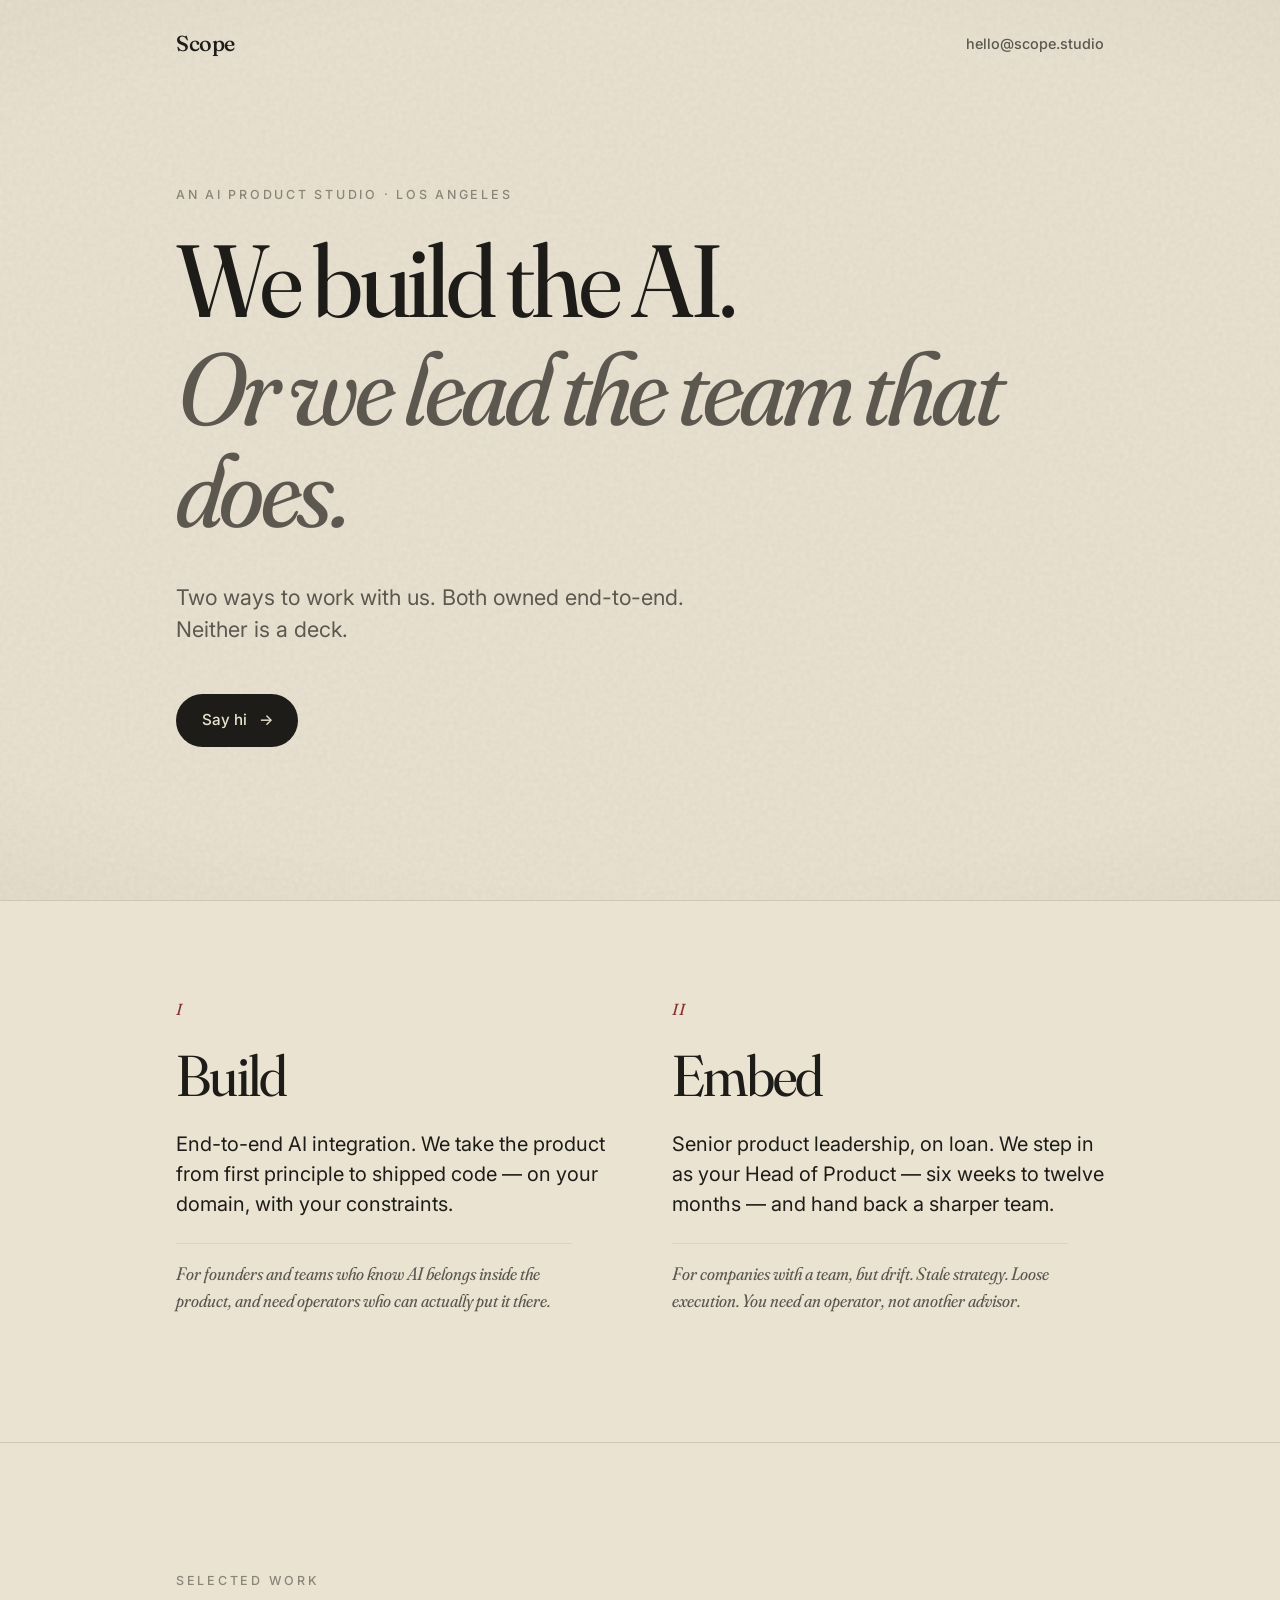
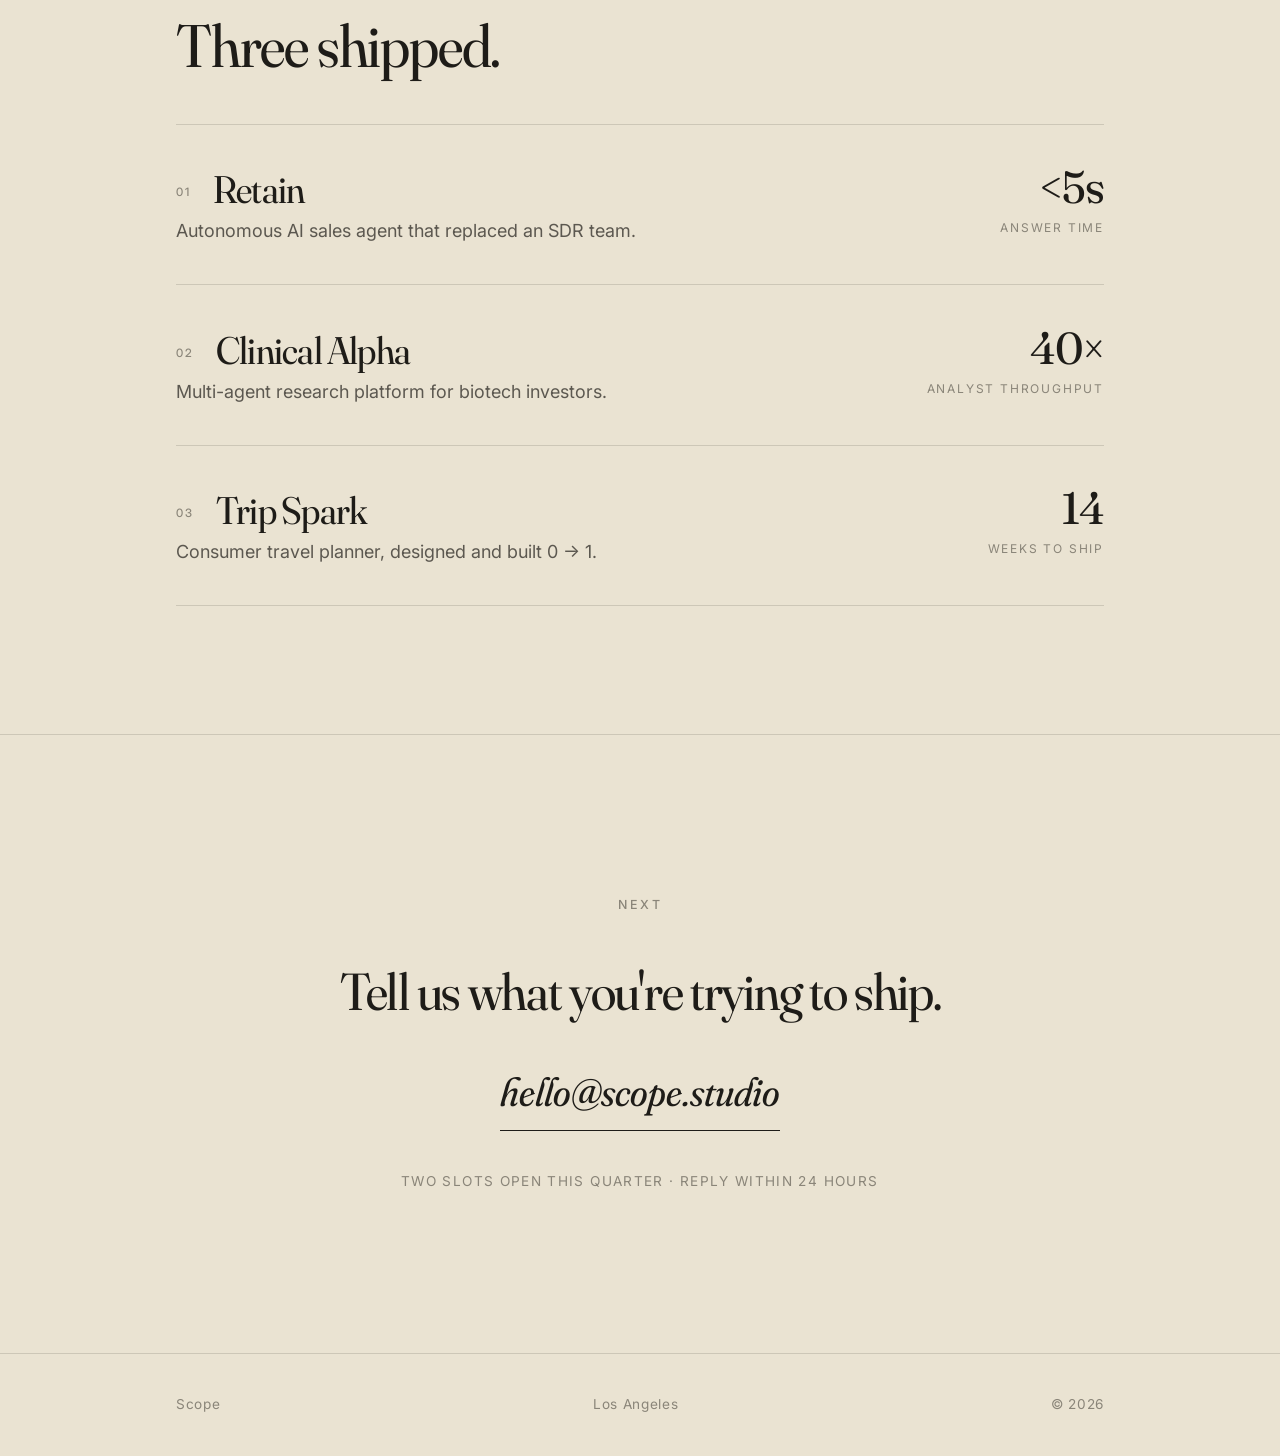
==== commit 4365e8a6: "Redesign: light paper, charcoal ink, minimalist Cut copy ~70%, reduced to 4 sections (hero, offering" ====
--- a/index.html
+++ b/index.html
@@ -3,39 +3,27 @@
 <head>
   <meta charset="UTF-8" />
   <meta name="viewport" content="width=device-width, initial-scale=1.0" />
-  <title>Scope — AI product studio. Build or embed.</title>
-  <meta name="description" content="Scope is an AI-first product studio. We deliver end-to-end AI integration for companies that need it real, not demoed — and we embed as senior product leadership for teams ready to stop stalling." />
-
-  <meta property="og:title" content="Scope — AI product studio" />
-  <meta property="og:description" content="Real business needs meet best-in-class strategy, execution and delivery. Two offerings: Build and Embed." />
+  <title>Scope — An AI product studio</title>
+  <meta name="description" content="Scope is an AI product studio. We build AI into your product end-to-end, or we embed as senior product leadership. That's it." />
+  <meta property="og:title" content="Scope — An AI product studio" />
+  <meta property="og:description" content="We build the AI. Or we lead the team that does." />
   <meta property="og:type" content="website" />
 
   <link rel="preconnect" href="https://fonts.googleapis.com" />
   <link rel="preconnect" href="https://fonts.gstatic.com" crossorigin />
-  <link href="https://fonts.googleapis.com/css2?family=Fraunces:ital,opsz,wght@0,9..144,400;0,9..144,500;0,9..144,600;1,9..144,400;1,9..144,500&family=Inter:wght@400;500;600;700&family=JetBrains+Mono:wght@400;500&display=swap" rel="stylesheet" />
+  <link href="https://fonts.googleapis.com/css2?family=Fraunces:ital,opsz,wght@0,9..144,400;0,9..144,500;1,9..144,400&family=Inter:wght@400;500;600&display=swap" rel="stylesheet" />
 
   <link rel="stylesheet" href="style.css" />
 
-  <link rel="icon" href="data:image/svg+xml,<svg xmlns='http://www.w3.org/2000/svg' viewBox='0 0 100 100'><circle cx='50' cy='50' r='42' fill='none' stroke='%23E5B25C' stroke-width='6'/><circle cx='50' cy='50' r='12' fill='%23E5B25C'/></svg>" />
+  <link rel="icon" href="data:image/svg+xml,<svg xmlns='http://www.w3.org/2000/svg' viewBox='0 0 100 100'><circle cx='50' cy='50' r='42' fill='none' stroke='%231E1C18' stroke-width='6'/></svg>" />
 </head>
 <body>
 
   <!-- ─── NAV ─── -->
   <nav class="nav" id="nav">
     <div class="wrap nav-inner">
-      <a href="#top" class="logo" aria-label="Scope home">
-        <span class="logo-mark" aria-hidden="true"></span>
-        <span class="logo-word">Scope</span>
-      </a>
-      <div class="nav-links" id="nav-links">
-        <a href="#offerings">Offerings</a>
-        <a href="#principles">Approach</a>
-        <a href="#work">Work</a>
-        <a href="#contact" class="nav-cta">Start a conversation</a>
-      </div>
-      <button class="nav-toggle" id="nav-toggle" aria-label="Toggle menu">
-        <span></span><span></span>
-      </button>
+      <a href="#top" class="logo" aria-label="Scope home">Scope</a>
+      <a href="mailto:hello@scope.studio" class="nav-mail">hello@scope.studio</a>
     </div>
   </nav>
 
@@ -43,140 +31,43 @@
   <!-- ─── HERO ─── -->
   <header class="hero" id="top">
     <div class="wrap">
-      <div class="hero-meta reveal">
-        <span class="mono">Los Angeles · Est. 2024</span>
-        <span class="mono dot">·</span>
-        <span class="mono">AI product studio</span>
-      </div>
+      <p class="eyebrow reveal">An AI product studio · Los Angeles</p>
       <h1 class="hero-title reveal">
-        We build the AI <em>that ships</em>.
-        <span class="hero-break">And lead the teams that build it.</span>
+        We build the AI.
+        <em>Or we lead the team that does.</em>
       </h1>
       <p class="hero-sub reveal">
-        Scope is an AI-first product studio. We deliver end-to-end AI integration for companies that need it real, not demoed — and we embed as senior product leadership for organizations ready to stop stalling.
+        Two ways to work with us. Both owned end-to-end. Neither is a deck.
       </p>
       <div class="hero-actions reveal">
-        <a href="#contact" class="btn btn-primary">Start a conversation</a>
-        <a href="#offerings" class="btn btn-ghost">See how we work <span class="arr">→</span></a>
-      </div>
-
-      <div class="hero-rail reveal">
-        <span class="mono rail-label">Trusted to ship</span>
-        <span class="rail-item">AI sales automation</span>
-        <span class="rail-sep">/</span>
-        <span class="rail-item">Multi-agent research</span>
-        <span class="rail-sep">/</span>
-        <span class="rail-item">Consumer AI products</span>
-        <span class="rail-sep">/</span>
-        <span class="rail-item">Regulated markets</span>
+        <a href="mailto:hello@scope.studio?subject=Hello%20Scope" class="btn">Say hi <span class="arr">→</span></a>
       </div>
     </div>
   </header>
 
 
-  <!-- ─── PREMISE ─── -->
-  <section class="section premise" id="premise">
-    <div class="wrap">
-      <div class="sec-head">
-        <span class="mono idx">01 / Premise</span>
-        <h2 class="sec-title reveal">Most AI work today is theater.</h2>
-      </div>
-      <div class="premise-grid">
-        <p class="premise-lede reveal">
-          Slide decks, half-built demos, a wrapper around a prompt — and nothing that moves the business. We build the other kind.
-        </p>
-        <div class="premise-body reveal">
-          <p>Real AI products pull weight inside a company. They replace workflows, not PowerPoints. They earn revenue, reduce cost, or unlock something that didn't exist yesterday — and they do it against real users, real numbers, and real constraints.</p>
-          <p>That's the only work we take on. A-Z integration or embedded leadership — either way, we own the outcome, not the optics.</p>
-        </div>
-      </div>
-    </div>
-  </section>
-
-
   <!-- ─── OFFERINGS ─── -->
   <section class="section offerings" id="offerings">
     <div class="wrap">
-      <div class="sec-head">
-        <span class="mono idx">02 / Offerings</span>
-        <h2 class="sec-title reveal">Two ways to work with us.</h2>
-        <p class="sec-lede reveal">Pick the one that matches your bottleneck. Some engagements start as one and become both.</p>
-      </div>
-
       <div class="offer-grid">
         <article class="offer reveal">
-          <div class="offer-head">
-            <span class="mono offer-idx">A</span>
-            <h3 class="offer-title">Build</h3>
-            <p class="offer-tag">End-to-end AI integration.</p>
-          </div>
-          <p class="offer-lede">Strategy, design, engineering, delivery — under one roof. From greenfield AI products to retrofitting intelligence into what you already have. We own the roadmap and the code.</p>
-          <ul class="offer-list">
-            <li><span>Product strategy and scoping</span></li>
-            <li><span>AI architecture &amp; model selection</span></li>
-            <li><span>Design &amp; interaction systems</span></li>
-            <li><span>Production engineering</span></li>
-            <li><span>Evals, guardrails, observability</span></li>
-            <li><span>Launch and iteration</span></li>
-          </ul>
-          <p class="offer-when"><span class="mono">Right for you if</span> you know AI needs to live inside your product, and no one internally can actually ship it.</p>
-          <a href="#contact" class="offer-link">Start a build <span class="arr">→</span></a>
+          <span class="offer-mark">I</span>
+          <h2 class="offer-title">Build</h2>
+          <p class="offer-body">
+            End-to-end AI integration. We take the product from first principle to shipped code — on your domain, with your constraints.
+          </p>
+          <p class="offer-fit">For founders and teams who know AI belongs inside the product, and need operators who can actually put it there.</p>
         </article>
 
         <article class="offer reveal">
-          <div class="offer-head">
-            <span class="mono offer-idx">B</span>
-            <h3 class="offer-title">Embed</h3>
-            <p class="offer-tag">Senior product leadership, on loan.</p>
-          </div>
-          <p class="offer-lede">We step in as your Head of Product, Principal PM, or staff operator. Fractional or full-time. Six weeks to twelve months. We set the bar for thinking, shipping, and hiring — while we're there, and after we leave.</p>
-          <ul class="offer-list">
-            <li><span>Product org diagnostic</span></li>
-            <li><span>Roadmap reset &amp; prioritization</span></li>
-            <li><span>Hiring &amp; leveling</span></li>
-            <li><span>Cross-functional orchestration</span></li>
-            <li><span>Go-to-market alignment</span></li>
-            <li><span>Founder / exec thought partnership</span></li>
-          </ul>
-          <p class="offer-when"><span class="mono">Right for you if</span> you have a team, but the product is drifting. Strategy is stale. Execution is loose. You need an operator — now.</p>
-          <a href="#contact" class="offer-link">Embed with us <span class="arr">→</span></a>
+          <span class="offer-mark">II</span>
+          <h2 class="offer-title">Embed</h2>
+          <p class="offer-body">
+            Senior product leadership, on loan. We step in as your Head of Product — six weeks to twelve months — and hand back a sharper team.
+          </p>
+          <p class="offer-fit">For companies with a team, but drift. Stale strategy. Loose execution. You need an operator, not another advisor.</p>
         </article>
       </div>
-    </div>
-  </section>
-
-
-  <!-- ─── PRINCIPLES ─── -->
-  <section class="section principles" id="principles">
-    <div class="wrap">
-      <div class="sec-head">
-        <span class="mono idx">03 / Approach</span>
-        <h2 class="sec-title reveal">Four things we believe.</h2>
-        <p class="sec-lede reveal">Not a methodology. A set of operating beliefs that show up in everything we ship.</p>
-      </div>
-
-      <ol class="principle-list">
-        <li class="principle reveal">
-          <span class="principle-num mono">01</span>
-          <h3 class="principle-title">Start with the business, not the model.</h3>
-          <p class="principle-body">Every engagement opens with the same question: what is the decision, cost, or revenue line this product is supposed to change? If we can't name it, we don't build it.</p>
-        </li>
-        <li class="principle reveal">
-          <span class="principle-num mono">02</span>
-          <h3 class="principle-title">Ship in weeks. Iterate in days.</h3>
-          <p class="principle-body">A working surface in front of real users beats a thousand-line spec every time. We get there fast, then sharpen on signal — not opinion.</p>
-        </li>
-        <li class="principle reveal">
-          <span class="principle-num mono">03</span>
-          <h3 class="principle-title">Fewer decks. More production code.</h3>
-          <p class="principle-body">Our deliverables look like shipped product — not Figma mockups and status reports. When we do write, we write to sharpen thinking, not to perform it.</p>
-        </li>
-        <li class="principle reveal">
-          <span class="principle-num mono">04</span>
-          <h3 class="principle-title">Own the outcome, not the hours.</h3>
-          <p class="principle-body">We agree on what "good" looks like at kickoff and work against it. No time-and-materials games, no scope creep taxes, no handoffs to a junior two weeks in.</p>
-        </li>
-      </ol>
     </div>
   </section>
 
@@ -184,86 +75,41 @@
   <!-- ─── WORK ─── -->
   <section class="section work" id="work">
     <div class="wrap">
-      <div class="sec-head">
-        <span class="mono idx">04 / Work</span>
-        <h2 class="sec-title reveal">Three shipped. One metric each.</h2>
-        <p class="sec-lede reveal">Selected case studies. The product, the bet, and what changed.</p>
-      </div>
+      <p class="eyebrow reveal">Selected work</p>
+      <h2 class="sec-title reveal">Three shipped.</h2>
 
-      <div class="work-list">
-        <article class="work-item reveal">
-          <div class="work-meta">
-            <span class="mono work-idx">Case 01</span>
-            <span class="mono work-tag">AI · Sales automation</span>
+      <ol class="work-list">
+        <li class="work-row reveal">
+          <div class="work-main">
+            <h3 class="work-title">Retain</h3>
+            <p class="work-lede">Autonomous AI sales agent that replaced an SDR team.</p>
           </div>
-          <h3 class="work-title">Retain</h3>
-          <p class="work-lede">An autonomous AI sales agent — "Jim" — that answers inbound calls in under five seconds, qualifies leads with intelligent filtering, and books appointments directly on the calendar. Replaced an entire SDR team.</p>
           <div class="work-metric">
-            <span class="metric-value">&lt; 5s</span>
-            <span class="metric-label">Avg answer time across 10k+ calls</span>
+            <span class="metric-value">&lt;5s</span>
+            <span class="metric-label">answer time</span>
           </div>
-          <a href="case-study-retain.html" class="work-link">Read the case <span class="arr">→</span></a>
-        </article>
-
-        <article class="work-item reveal">
-          <div class="work-meta">
-            <span class="mono work-idx">Case 02</span>
-            <span class="mono work-tag">Biotech · Research platform</span>
+        </li>
+        <li class="work-row reveal">
+          <div class="work-main">
+            <h3 class="work-title">Clinical Alpha</h3>
+            <p class="work-lede">Multi-agent research platform for biotech investors.</p>
           </div>
-          <h3 class="work-title">Clinical Alpha</h3>
-          <p class="work-lede">A multi-agent research platform that deploys AI squads across clinical trial registries, SEC filings, and insider trades to surface alpha for biotech investors in real time. Research cycles that took analysts days now close in minutes.</p>
           <div class="work-metric">
             <span class="metric-value">40×</span>
-            <span class="metric-label">Research throughput per analyst</span>
+            <span class="metric-label">analyst throughput</span>
           </div>
-          <a href="case-study-clinical-alpha.html" class="work-link">Read the case <span class="arr">→</span></a>
-        </article>
-
-        <article class="work-item reveal">
-          <div class="work-meta">
-            <span class="mono work-idx">Case 03</span>
-            <span class="mono work-tag">Consumer · Travel</span>
+        </li>
+        <li class="work-row reveal">
+          <div class="work-main">
+            <h3 class="work-title">Trip Spark</h3>
+            <p class="work-lede">Consumer travel planner, designed and built 0 → 1.</p>
           </div>
-          <h3 class="work-title">Trip Spark</h3>
-          <p class="work-lede">A consumer travel planner with live collaboration, rich mapping, and an "unfolding" UX where AI-generated itineraries reveal themselves as the trip takes shape. Designed, built, and shipped end-to-end.</p>
           <div class="work-metric">
-            <span class="metric-value">0 → 1</span>
-            <span class="metric-label">Concept to production in 14 weeks</span>
+            <span class="metric-value">14</span>
+            <span class="metric-label">weeks to ship</span>
           </div>
-          <a href="case-study-trip-spark.html" class="work-link">Read the case <span class="arr">→</span></a>
-        </article>
-      </div>
-    </div>
-  </section>
-
-
-  <!-- ─── HOW IT FEELS / EXPECTATIONS ─── -->
-  <section class="section expectations" id="expectations">
-    <div class="wrap">
-      <div class="sec-head">
-        <span class="mono idx">05 / Working with us</span>
-        <h2 class="sec-title reveal">What to expect.</h2>
-        <p class="sec-lede reveal">The honest version. No surprises, no handwaving.</p>
-      </div>
-
-      <div class="expect-grid">
-        <div class="expect reveal">
-          <span class="mono expect-label">Engagements</span>
-          <p class="expect-body">Build engagements run 6 weeks to 6 months. Embed engagements run 2 to 12 months. We don't take work we can't finish well.</p>
-        </div>
-        <div class="expect reveal">
-          <span class="mono expect-label">Team</span>
-          <p class="expect-body">The person you meet on the intro call is the person writing the strategy and shipping the code. No account managers. No staffing swaps.</p>
-        </div>
-        <div class="expect reveal">
-          <span class="mono expect-label">Pricing</span>
-          <p class="expect-body">Fixed-scope retainers for Build. Monthly rate for Embed. No time tracking. We share numbers openly on the first call.</p>
-        </div>
-        <div class="expect reveal">
-          <span class="mono expect-label">Fit</span>
-          <p class="expect-body">We work with 3–4 companies at a time. If we're not the right fit, we'll say so early — and often point you to someone who is.</p>
-        </div>
-      </div>
+        </li>
+      </ol>
     </div>
   </section>
 
@@ -271,22 +117,12 @@
   <!-- ─── CONTACT ─── -->
   <section class="section contact" id="contact">
     <div class="wrap contact-wrap">
-      <span class="mono idx reveal">06 / Next</span>
+      <p class="eyebrow reveal">Next</p>
       <h2 class="contact-title reveal">
-        <span>Tell us what you're trying to ship.</span>
-        <em>We'll tell you what we see.</em>
+        Tell us what you're trying to ship.
       </h2>
-      <p class="contact-sub reveal">Thirty minutes. No slides. We reply within one business day.</p>
-
-      <div class="contact-actions reveal">
-        <a href="mailto:hello@scope.studio?subject=Project%20inquiry" class="btn btn-primary btn-lg">hello@scope.studio</a>
-        <a href="mailto:hello@scope.studio?subject=Book%20a%20call" class="btn btn-ghost btn-lg">Book a call <span class="arr">→</span></a>
-      </div>
-
-      <div class="contact-meta reveal">
-        <span><span class="pulse" aria-hidden="true"></span> 2 slots open for Q3</span>
-        <span>Reply within 24 hours</span>
-      </div>
+      <a href="mailto:hello@scope.studio?subject=Hello%20Scope" class="contact-email reveal">hello@scope.studio</a>
+      <p class="contact-meta reveal">Two slots open this quarter · Reply within 24 hours</p>
     </div>
   </section>
 
@@ -294,17 +130,9 @@
   <!-- ─── FOOTER ─── -->
   <footer class="footer">
     <div class="wrap footer-inner">
-      <div class="footer-brand">
-        <span class="logo-mark" aria-hidden="true"></span>
-        <span class="footer-name">Scope</span>
-      </div>
-      <div class="footer-mid">
-        <span class="mono">Los Angeles, CA</span>
-        <a href="mailto:hello@scope.studio" class="footer-link">hello@scope.studio</a>
-      </div>
-      <div class="footer-right">
-        <span class="mono">© <span id="year">2025</span> Scope Studio</span>
-      </div>
+      <span>Scope</span>
+      <span>Los Angeles</span>
+      <span>© <span id="year">2026</span></span>
     </div>
   </footer>
 
--- a/style.css
+++ b/style.css
@@ -1,28 +1,21 @@
 /* ============================================================
-   SCOPE — Design System
-   Editorial gravitas meets operator precision.
+   SCOPE — Paper & Charcoal
+   Editorial minimalism on warm stock.
    ============================================================ */
 
 :root {
-  /* Palette */
-  --paper:        #0B0B0E;
-  --paper-soft:   #101014;
-  --elev:         #15151A;
-  --elev-hover:   #1B1B22;
-
-  --ink:          #F3EEE5;
-  --ink-dim:      #C9C4BC;
-  --mid:          #9A969F;
-  --muted:        #5A5862;
-
-  --line:         rgba(243, 238, 229, 0.08);
-  --line-strong:  rgba(243, 238, 229, 0.16);
-
-  --accent:       #E5B25C;   /* warm amber — human, not hype */
-  --accent-soft:  rgba(229, 178, 92, 0.18);
+  /* Paper & ink */
+  --paper:       #EAE3D2;   /* warm kraft-cream canvas */
+  --paper-deep:  #E2DAC5;   /* very subtle elevation */
+  --ink:         #1E1C18;   /* charcoal, warm */
+  --ink-mid:     #5C5850;   /* taupe */
+  --ink-soft:    #8A8579;   /* muted ink */
+  --rule:        rgba(30, 28, 24, 0.14);
+  --rule-soft:   rgba(30, 28, 24, 0.08);
+  --mark:        #8B2E2E;   /* dried ink red — used sparingly */
 
   /* Type scale */
-  --fs-mono:    0.75rem;
+  --fs-xs:      0.75rem;
   --fs-sm:      0.875rem;
   --fs-base:    1rem;
   --fs-md:      1.125rem;
@@ -30,16 +23,14 @@
   --fs-xl:      1.5rem;
   --fs-2xl:     2rem;
   --fs-3xl:     2.75rem;
-  --fs-4xl:     3.5rem;
-  --fs-hero:    clamp(2.5rem, 6.5vw, 5.5rem);
-  --fs-display: clamp(2rem, 4.5vw, 3.75rem);
-
-  /* Spacing (4px base) */
+  --fs-hero:    clamp(2.75rem, 8vw, 6.5rem);
+  --fs-display: clamp(2rem, 5vw, 3.75rem);
+
+  /* Spacing */
   --sp-1:  0.25rem;
   --sp-2:  0.5rem;
   --sp-3:  0.75rem;
   --sp-4:  1rem;
-  --sp-5:  1.25rem;
   --sp-6:  1.5rem;
   --sp-8:  2rem;
   --sp-10: 2.5rem;
@@ -51,15 +42,14 @@
   --sp-40: 10rem;
 
   /* Layout */
-  --wrap-max: 1200px;
-  --gutter:   clamp(1.5rem, 4vw, 3rem);
+  --wrap-max: 1040px;
+  --gutter:   clamp(1.5rem, 5vw, 3.5rem);
 
   /* Motion */
-  --ease:     cubic-bezier(0.22, 1, 0.36, 1);
-  --ease-in:  cubic-bezier(0.65, 0, 0.35, 1);
-  --fast:     180ms;
-  --mid:      420ms;
-  --slow:     720ms;
+  --ease: cubic-bezier(0.22, 1, 0.36, 1);
+  --fast: 200ms;
+  --mid:  420ms;
+  --slow: 800ms;
 }
 
 /* === RESET === */
@@ -78,11 +68,35 @@
   line-height: 1.6;
   color: var(--ink);
   background: var(--paper);
+  min-height: 100vh;
   overflow-x: hidden;
-  min-height: 100vh;
-}
-
-img, svg, video { display: block; max-width: 100%; }
+  position: relative;
+}
+
+/* Paper grain — very subtle fiber texture */
+body::before {
+  content: '';
+  position: fixed;
+  inset: 0;
+  background-image: url("data:image/svg+xml;utf8,<svg viewBox='0 0 240 240' xmlns='http://www.w3.org/2000/svg'><filter id='n'><feTurbulence type='fractalNoise' baseFrequency='0.8' numOctaves='2' stitchTiles='stitch'/><feColorMatrix values='0 0 0 0 0.12 0 0 0 0 0.11 0 0 0 0 0.09 0 0 0 0.6 0'/></filter><rect width='100%25' height='100%25' filter='url(%23n)' opacity='0.25'/></svg>");
+  pointer-events: none;
+  mix-blend-mode: multiply;
+  opacity: 0.45;
+  z-index: 0;
+}
+
+/* Subtle paper vignette on edges */
+body::after {
+  content: '';
+  position: fixed;
+  inset: 0;
+  background:
+    radial-gradient(120% 80% at 50% 50%, transparent 60%, rgba(30, 28, 24, 0.06) 100%);
+  pointer-events: none;
+  z-index: 0;
+}
+
+main, nav, section, header, footer { position: relative; z-index: 1; }
 
 a { color: inherit; text-decoration: none; }
 ul, ol { list-style: none; }
@@ -95,25 +109,14 @@
   color: inherit;
 }
 
-::selection { background: var(--accent); color: var(--paper); }
+::selection { background: var(--ink); color: var(--paper); }
 
 
 /* === TYPOGRAPHY === */
-.mono {
-  font-family: 'JetBrains Mono', ui-monospace, SFMono-Regular, Menlo, monospace;
-  font-size: var(--fs-mono);
-  font-weight: 500;
-  letter-spacing: 0.04em;
-  text-transform: uppercase;
-  color: var(--mid);
-}
-
-.dot { color: var(--muted); }
-
 h1, h2, h3, h4 {
   font-family: 'Fraunces', Georgia, serif;
-  font-weight: 500;
-  line-height: 1.04;
+  font-weight: 400;
+  line-height: 1.02;
   letter-spacing: -0.02em;
   font-variation-settings: 'opsz' 144, 'SOFT' 30;
   color: var(--ink);
@@ -121,8 +124,17 @@
 
 em {
   font-style: italic;
-  color: var(--accent);
-  font-variation-settings: 'opsz' 144, 'SOFT' 50;
+  font-variation-settings: 'opsz' 144, 'SOFT' 60;
+}
+
+.eyebrow {
+  font-family: 'Inter', sans-serif;
+  font-size: 0.78rem;
+  font-weight: 500;
+  letter-spacing: 0.22em;
+  text-transform: uppercase;
+  color: var(--ink-soft);
+  margin-bottom: var(--sp-6);
 }
 
 
@@ -132,40 +144,13 @@
   max-width: var(--wrap-max);
   margin: 0 auto;
   padding: 0 var(--gutter);
+  position: relative;
+  z-index: 1;
 }
 
 .section {
   padding: var(--sp-32) 0;
-  border-top: 1px solid var(--line);
   position: relative;
-}
-
-.sec-head {
-  display: grid;
-  grid-template-columns: 200px 1fr;
-  column-gap: var(--sp-10);
-  row-gap: var(--sp-4);
-  margin-bottom: var(--sp-20);
-  align-items: start;
-}
-
-.sec-head .idx {
-  padding-top: 0.75rem;
-  color: var(--accent);
-}
-
-.sec-title {
-  font-size: var(--fs-display);
-  max-width: 22ch;
-  grid-column: 2;
-}
-
-.sec-lede {
-  grid-column: 2;
-  font-size: var(--fs-md);
-  color: var(--mid);
-  max-width: 56ch;
-  line-height: 1.65;
 }
 
 
@@ -174,16 +159,27 @@
   position: fixed;
   top: 0; left: 0; right: 0;
   z-index: 100;
-  padding: var(--sp-5) 0;
-  transition: background var(--mid) var(--ease), border-color var(--mid) var(--ease);
+  padding: var(--sp-6) 0;
+  transition: background var(--mid) var(--ease);
+}
+
+.nav::before {
+  content: '';
+  position: absolute;
+  inset: 0;
+  background: rgba(234, 227, 210, 0.85);
+  backdrop-filter: blur(12px);
+  -webkit-backdrop-filter: blur(12px);
+  opacity: 0;
+  transition: opacity var(--mid) var(--ease);
+  pointer-events: none;
+  z-index: -1;
   border-bottom: 1px solid transparent;
 }
 
-.nav.scrolled {
-  background: rgba(11, 11, 14, 0.75);
-  backdrop-filter: blur(18px) saturate(1.3);
-  -webkit-backdrop-filter: blur(18px) saturate(1.3);
-  border-bottom-color: var(--line);
+.nav.scrolled::before {
+  opacity: 1;
+  border-bottom-color: var(--rule-soft);
 }
 
 .nav-inner {
@@ -193,70 +189,26 @@
 }
 
 .logo {
-  display: inline-flex;
-  align-items: center;
-  gap: 0.6rem;
   font-family: 'Fraunces', serif;
-  font-size: 1.4rem;
+  font-size: 1.35rem;
   font-weight: 500;
   letter-spacing: -0.02em;
   color: var(--ink);
 }
 
-.logo-mark {
-  width: 14px;
-  height: 14px;
-  border-radius: 999px;
-  background: var(--accent);
-  box-shadow: 0 0 0 2px rgba(229, 178, 92, 0.22);
-  display: inline-block;
-}
-
-.nav-links {
-  display: flex;
-  align-items: center;
-  gap: var(--sp-8);
-}
-
-.nav-links a {
+.nav-mail {
   font-family: 'Inter', sans-serif;
   font-size: 0.9rem;
   font-weight: 500;
-  color: var(--mid);
-  transition: color var(--fast) var(--ease);
-  position: relative;
-  padding: var(--sp-2) 0;
-}
-
-.nav-links a:hover { color: var(--ink); }
-
-.nav-cta {
-  color: var(--ink) !important;
-  padding: var(--sp-2) var(--sp-5) !important;
-  border: 1px solid var(--line-strong);
-  border-radius: 999px;
-  transition: border-color var(--fast) var(--ease), background var(--fast) var(--ease);
-}
-
-.nav-cta:hover {
-  border-color: var(--accent);
-  background: var(--accent-soft);
-}
-
-.nav-toggle {
-  display: none;
-  flex-direction: column;
-  gap: 5px;
-  width: 28px;
-  padding: 6px;
-}
-
-.nav-toggle span {
-  display: block;
-  width: 100%;
-  height: 1.5px;
-  background: var(--ink);
-  transition: transform var(--fast) var(--ease), opacity var(--fast) var(--ease);
+  color: var(--ink-mid);
+  padding: 0.5rem 0;
+  border-bottom: 1px solid transparent;
+  transition: color var(--fast) var(--ease), border-color var(--fast) var(--ease);
+}
+
+.nav-mail:hover {
+  color: var(--ink);
+  border-bottom-color: var(--ink);
 }
 
 
@@ -267,58 +219,29 @@
   flex-direction: column;
   justify-content: center;
   padding: var(--sp-32) 0 var(--sp-24);
-  position: relative;
-  overflow: hidden;
-}
-
-.hero::before {
-  content: '';
-  position: absolute;
-  inset: 0;
-  background:
-    radial-gradient(60% 50% at 85% 10%, rgba(229, 178, 92, 0.08), transparent 60%),
-    radial-gradient(40% 40% at 15% 90%, rgba(229, 178, 92, 0.05), transparent 65%);
-  pointer-events: none;
-  z-index: 0;
-}
-
-.hero .wrap { position: relative; z-index: 1; }
-
-.hero-meta {
-  display: flex;
-  align-items: center;
-  gap: var(--sp-3);
-  margin-bottom: var(--sp-10);
-  color: var(--mid);
 }
 
 .hero-title {
   font-size: var(--fs-hero);
   font-weight: 400;
-  line-height: 1.02;
-  letter-spacing: -0.03em;
-  max-width: 18ch;
+  line-height: 1;
+  letter-spacing: -0.035em;
+  max-width: 14ch;
   margin-bottom: var(--sp-10);
-  font-variation-settings: 'opsz' 144, 'SOFT' 30;
 }
 
 .hero-title em {
+  display: block;
+  color: var(--ink-mid);
   font-style: italic;
-  color: var(--accent);
-}
-
-.hero-break {
-  display: block;
-  color: var(--ink-dim);
-  font-weight: 400;
-  margin-top: 0.1em;
+  margin-top: 0.05em;
 }
 
 .hero-sub {
-  font-size: clamp(1.05rem, 1.6vw, 1.25rem);
-  color: var(--mid);
-  line-height: 1.6;
-  max-width: 58ch;
+  font-size: clamp(1.1rem, 1.8vw, 1.35rem);
+  color: var(--ink-mid);
+  line-height: 1.5;
+  max-width: 42ch;
   margin-bottom: var(--sp-12);
 }
 
@@ -327,23 +250,7 @@
   align-items: center;
   gap: var(--sp-4);
   flex-wrap: wrap;
-  margin-bottom: var(--sp-20);
-}
-
-.hero-rail {
-  display: flex;
-  align-items: center;
-  gap: var(--sp-4);
-  flex-wrap: wrap;
-  padding-top: var(--sp-8);
-  border-top: 1px solid var(--line);
-  color: var(--mid);
-  font-size: 0.9rem;
-}
-
-.rail-label { margin-right: var(--sp-2); color: var(--muted); }
-.rail-item { color: var(--ink-dim); }
-.rail-sep { color: var(--muted); }
+}
 
 
 /* === BUTTONS === */
@@ -354,375 +261,160 @@
   font-family: 'Inter', sans-serif;
   font-size: 0.95rem;
   font-weight: 500;
-  padding: 0.85rem 1.5rem;
+  padding: 0.9rem 1.6rem;
   border-radius: 999px;
-  transition: all var(--fast) var(--ease);
-  white-space: nowrap;
-}
-
-.btn-primary {
   background: var(--ink);
   color: var(--paper);
-}
-
-.btn-primary:hover {
-  background: var(--accent);
+  transition: transform var(--fast) var(--ease), background var(--fast) var(--ease);
+  white-space: nowrap;
+}
+
+.btn:hover {
+  background: #000;
   transform: translateY(-1px);
 }
 
-.btn-ghost {
-  color: var(--ink-dim);
-  padding-left: 0.25rem;
-  padding-right: 0.25rem;
-}
-
-.btn-ghost:hover { color: var(--accent); }
-
-.btn .arr,
-.offer-link .arr,
-.work-link .arr {
+.btn .arr {
   display: inline-block;
   transition: transform var(--fast) var(--ease);
 }
-
-.btn:hover .arr,
-.offer-link:hover .arr,
-.work-link:hover .arr {
-  transform: translateX(4px);
-}
-
-.btn-lg {
-  padding: 1rem 1.75rem;
-  font-size: 1rem;
-}
-
-
-/* === PREMISE === */
-.premise-grid {
-  display: grid;
-  grid-template-columns: 200px 1fr;
-  column-gap: var(--sp-10);
-  row-gap: var(--sp-10);
-}
-
-.premise-lede {
-  grid-column: 2;
-  font-family: 'Fraunces', serif;
-  font-size: clamp(1.5rem, 2.5vw, 2rem);
-  line-height: 1.3;
-  letter-spacing: -0.015em;
-  color: var(--ink);
-  max-width: 28ch;
-  font-variation-settings: 'opsz' 144, 'SOFT' 50;
-}
-
-.premise-body {
-  grid-column: 2;
-  max-width: 62ch;
-  display: flex;
-  flex-direction: column;
-  gap: var(--sp-5);
-}
-
-.premise-body p {
-  font-size: var(--fs-md);
-  color: var(--mid);
-  line-height: 1.7;
-}
+.btn:hover .arr { transform: translateX(3px); }
 
 
 /* === OFFERINGS === */
+.offerings { padding: var(--sp-24) 0 var(--sp-32); border-top: 1px solid var(--rule); }
+
 .offer-grid {
   display: grid;
   grid-template-columns: 1fr 1fr;
-  gap: 0;
-  border-top: 1px solid var(--line);
-  border-bottom: 1px solid var(--line);
+  gap: var(--sp-16);
 }
 
 .offer {
-  padding: var(--sp-12) var(--sp-10);
-  border-left: 1px solid var(--line);
-  transition: background var(--mid) var(--ease);
-  position: relative;
-}
-
-.offer:first-child {
-  border-left: none;
-  padding-left: 0;
-}
-
-.offer:last-child {
-  padding-right: 0;
-}
-
-.offer:hover {
-  background: rgba(255, 255, 255, 0.012);
-}
-
-.offer-head {
-  margin-bottom: var(--sp-8);
-}
-
-.offer-idx {
+  padding: 0;
+}
+
+.offer-mark {
   display: inline-block;
-  color: var(--accent);
-  margin-bottom: var(--sp-4);
-  border: 1px solid var(--line-strong);
-  padding: 0.2rem 0.6rem;
-  border-radius: 999px;
-}
-
-.offer-title {
-  font-size: var(--fs-4xl);
-  font-weight: 400;
-  letter-spacing: -0.025em;
-  margin-bottom: var(--sp-3);
-  font-variation-settings: 'opsz' 144, 'SOFT' 30;
-}
-
-.offer-tag {
   font-family: 'Fraunces', serif;
   font-style: italic;
+  font-size: 1rem;
+  font-weight: 400;
+  color: var(--mark);
+  margin-bottom: var(--sp-6);
+  letter-spacing: 0.05em;
+}
+
+.offer-title {
+  font-size: clamp(2.5rem, 4.5vw, 3.75rem);
+  font-weight: 400;
+  letter-spacing: -0.03em;
+  margin-bottom: var(--sp-6);
+  font-variation-settings: 'opsz' 144, 'SOFT' 30;
+}
+
+.offer-body {
   font-size: var(--fs-lg);
-  color: var(--accent);
-  font-variation-settings: 'opsz' 144, 'SOFT' 80;
-}
-
-.offer-lede {
+  line-height: 1.5;
+  color: var(--ink);
+  max-width: 36ch;
+  margin-bottom: var(--sp-6);
+}
+
+.offer-fit {
+  font-family: 'Fraunces', serif;
+  font-style: italic;
   font-size: var(--fs-md);
-  color: var(--ink-dim);
-  line-height: 1.65;
-  margin-bottom: var(--sp-8);
-  max-width: 46ch;
-}
-
-.offer-list {
+  color: var(--ink-mid);
+  max-width: 36ch;
+  line-height: 1.5;
+  padding-top: var(--sp-4);
+  border-top: 1px solid var(--rule-soft);
+  font-variation-settings: 'opsz' 144, 'SOFT' 60;
+}
+
+
+/* === WORK === */
+.work { border-top: 1px solid var(--rule); }
+
+.sec-title {
+  font-size: var(--fs-display);
+  max-width: 18ch;
+  margin-bottom: var(--sp-12);
+}
+
+.work-list {
+  border-top: 1px solid var(--rule);
+  counter-reset: work;
+}
+
+.work-row {
+  display: grid;
+  grid-template-columns: 1fr auto;
+  align-items: baseline;
+  gap: var(--sp-12);
+  padding: var(--sp-10) 0;
+  border-bottom: 1px solid var(--rule);
+  transition: padding-left var(--mid) var(--ease);
+  counter-increment: work;
+}
+
+.work-row:hover {
+  padding-left: var(--sp-3);
+}
+
+.work-main { }
+
+.work-title {
+  font-size: clamp(1.75rem, 3vw, 2.5rem);
+  font-weight: 400;
+  letter-spacing: -0.02em;
+  margin-bottom: var(--sp-2);
+}
+
+.work-title::before {
+  content: counter(work, decimal-leading-zero) " ";
+  font-family: 'Inter', sans-serif;
+  font-size: 0.72rem;
+  font-weight: 500;
+  letter-spacing: 0.2em;
+  color: var(--ink-soft);
+  vertical-align: 0.65em;
+  margin-right: var(--sp-4);
+}
+
+.work-lede {
+  font-size: var(--fs-md);
+  color: var(--ink-mid);
+  line-height: 1.5;
+  max-width: 52ch;
+}
+
+.work-metric {
   display: flex;
   flex-direction: column;
+  align-items: flex-end;
   gap: 0;
-  margin-bottom: var(--sp-8);
-  border-top: 1px solid var(--line);
-}
-
-.offer-list li {
-  padding: 0.75rem 0;
-  border-bottom: 1px solid var(--line);
-  display: flex;
-  align-items: center;
-  gap: var(--sp-4);
-  color: var(--ink-dim);
-  font-size: 0.95rem;
-}
-
-.offer-list li::before {
-  content: '';
-  width: 6px;
-  height: 6px;
-  background: var(--accent);
-  border-radius: 999px;
-  flex-shrink: 0;
-}
-
-.offer-when {
-  color: var(--mid);
-  font-size: 0.95rem;
-  line-height: 1.6;
-  padding-left: var(--sp-4);
-  border-left: 2px solid var(--accent);
-  margin-bottom: var(--sp-8);
-  max-width: 46ch;
-}
-
-.offer-when .mono {
-  display: block;
-  margin-bottom: var(--sp-1);
-  color: var(--accent);
-}
-
-.offer-link {
-  display: inline-flex;
-  align-items: center;
-  gap: var(--sp-3);
-  font-size: 0.95rem;
-  font-weight: 500;
-  color: var(--ink);
-  padding-bottom: 0.25rem;
-  border-bottom: 1px solid var(--line-strong);
-  transition: border-color var(--fast) var(--ease), color var(--fast) var(--ease);
-}
-
-.offer-link:hover {
-  color: var(--accent);
-  border-bottom-color: var(--accent);
-}
-
-
-/* === PRINCIPLES === */
-.principle-list {
-  display: flex;
-  flex-direction: column;
-  border-top: 1px solid var(--line);
-}
-
-.principle {
-  display: grid;
-  grid-template-columns: 200px 1fr 1fr;
-  column-gap: var(--sp-10);
-  padding: var(--sp-10) 0;
-  border-bottom: 1px solid var(--line);
-  align-items: start;
-  transition: background var(--mid) var(--ease);
-}
-
-.principle:hover {
-  background: rgba(255, 255, 255, 0.012);
-}
-
-.principle-num {
-  color: var(--accent);
-  padding-top: 0.75rem;
-}
-
-.principle-title {
+  min-width: 120px;
+  text-align: right;
+}
+
+.metric-value {
   font-family: 'Fraunces', serif;
-  font-size: clamp(1.4rem, 2vw, 1.85rem);
-  font-weight: 400;
-  line-height: 1.2;
-  letter-spacing: -0.015em;
-  color: var(--ink);
-  font-variation-settings: 'opsz' 144, 'SOFT' 30;
-}
-
-.principle-body {
-  color: var(--mid);
-  font-size: var(--fs-md);
-  line-height: 1.7;
-  max-width: 52ch;
-}
-
-
-/* === WORK === */
-.work-list {
-  display: flex;
-  flex-direction: column;
-  border-top: 1px solid var(--line);
-}
-
-.work-item {
-  display: grid;
-  grid-template-columns: 200px 1fr 220px;
-  column-gap: var(--sp-10);
-  padding: var(--sp-12) 0;
-  border-bottom: 1px solid var(--line);
-  align-items: start;
-  transition: background var(--mid) var(--ease);
-}
-
-.work-item:hover {
-  background: rgba(255, 255, 255, 0.012);
-}
-
-.work-meta {
-  display: flex;
-  flex-direction: column;
-  gap: var(--sp-2);
-  padding-top: 0.75rem;
-}
-
-.work-meta .work-idx { color: var(--accent); }
-.work-meta .work-tag { color: var(--mid); }
-
-.work-title {
-  font-family: 'Fraunces', serif;
-  font-size: clamp(1.75rem, 3vw, 2.75rem);
-  font-weight: 400;
-  letter-spacing: -0.02em;
-  margin-bottom: var(--sp-4);
-  font-variation-settings: 'opsz' 144, 'SOFT' 30;
-}
-
-.work-lede {
-  color: var(--mid);
-  font-size: var(--fs-md);
-  line-height: 1.65;
-  max-width: 58ch;
-  margin-bottom: var(--sp-6);
-}
-
-.work-metric {
-  border-top: 1px solid var(--line);
-  padding-top: var(--sp-4);
-  max-width: 28ch;
-  margin-top: var(--sp-4);
-}
-
-.metric-value {
-  display: block;
-  font-family: 'Fraunces', serif;
-  font-size: clamp(2.5rem, 4vw, 3.5rem);
-  font-weight: 400;
-  letter-spacing: -0.03em;
-  color: var(--accent);
+  font-size: clamp(2rem, 3.5vw, 3rem);
+  font-weight: 400;
+  letter-spacing: -0.025em;
+  color: var(--ink);
   line-height: 1;
-  margin-bottom: var(--sp-2);
-  font-variation-settings: 'opsz' 144, 'SOFT' 30;
 }
 
 .metric-label {
-  font-family: 'JetBrains Mono', monospace;
+  font-family: 'Inter', sans-serif;
   font-size: 0.75rem;
-  color: var(--mid);
-  letter-spacing: 0.04em;
+  letter-spacing: 0.15em;
   text-transform: uppercase;
-}
-
-.work-link {
-  display: inline-flex;
-  align-items: center;
-  gap: var(--sp-2);
-  grid-column: 2;
-  margin-top: var(--sp-6);
-  font-size: 0.95rem;
-  font-weight: 500;
-  color: var(--ink);
-  padding-bottom: 0.25rem;
-  border-bottom: 1px solid var(--line-strong);
-  transition: border-color var(--fast) var(--ease), color var(--fast) var(--ease);
-  width: fit-content;
-}
-
-.work-link:hover {
-  color: var(--accent);
-  border-bottom-color: var(--accent);
-}
-
-
-/* === EXPECTATIONS === */
-.expect-grid {
-  display: grid;
-  grid-template-columns: repeat(2, 1fr);
-  border-top: 1px solid var(--line);
-  border-left: 1px solid var(--line);
-}
-
-.expect {
-  padding: var(--sp-10);
-  border-right: 1px solid var(--line);
-  border-bottom: 1px solid var(--line);
-}
-
-.expect-label {
-  display: block;
-  color: var(--accent);
-  margin-bottom: var(--sp-4);
-}
-
-.expect-body {
-  font-size: var(--fs-md);
-  color: var(--ink-dim);
-  line-height: 1.7;
-  max-width: 42ch;
+  color: var(--ink-soft);
+  margin-top: 0.5rem;
 }
 
 
@@ -730,145 +422,73 @@
 .contact {
   padding: var(--sp-40) 0;
   text-align: center;
-  position: relative;
-}
-
-.contact::before {
-  content: '';
-  position: absolute;
-  inset: 0;
-  background: radial-gradient(50% 60% at 50% 40%, rgba(229, 178, 92, 0.06), transparent 70%);
-  pointer-events: none;
+  border-top: 1px solid var(--rule);
 }
 
 .contact-wrap {
-  position: relative;
-  z-index: 1;
   display: flex;
   flex-direction: column;
   align-items: center;
-}
-
-.contact .idx {
-  color: var(--accent);
-  margin-bottom: var(--sp-10);
+  gap: var(--sp-6);
 }
 
 .contact-title {
+  font-size: clamp(2rem, 5vw, 3.25rem);
+  font-weight: 400;
+  line-height: 1.1;
+  letter-spacing: -0.025em;
+  max-width: 20ch;
+  margin-bottom: var(--sp-4);
+}
+
+.contact-email {
   font-family: 'Fraunces', serif;
-  font-size: clamp(2.25rem, 5.5vw, 4.5rem);
-  font-weight: 400;
-  line-height: 1.05;
-  letter-spacing: -0.025em;
-  max-width: 18ch;
-  margin-bottom: var(--sp-8);
-  font-variation-settings: 'opsz' 144, 'SOFT' 30;
-}
-
-.contact-title span { display: block; color: var(--ink-dim); }
-.contact-title em {
-  display: block;
   font-style: italic;
-  color: var(--accent);
-  margin-top: 0.1em;
-}
-
-.contact-sub {
-  font-size: var(--fs-md);
-  color: var(--mid);
-  max-width: 44ch;
-  margin-bottom: var(--sp-12);
-  line-height: 1.6;
-}
-
-.contact-actions {
+  font-size: clamp(1.5rem, 3.5vw, 2.5rem);
+  font-weight: 400;
+  color: var(--ink);
+  padding-bottom: 0.15em;
+  border-bottom: 1px solid var(--ink);
+  transition: color var(--fast) var(--ease), border-bottom-color var(--fast) var(--ease);
+  font-variation-settings: 'opsz' 144, 'SOFT' 60;
+}
+
+.contact-email:hover {
+  color: var(--mark);
+  border-bottom-color: var(--mark);
+}
+
+.contact-meta {
+  font-family: 'Inter', sans-serif;
+  font-size: 0.85rem;
+  letter-spacing: 0.1em;
+  text-transform: uppercase;
+  color: var(--ink-soft);
+  margin-top: var(--sp-4);
+}
+
+
+/* === FOOTER === */
+.footer {
+  padding: var(--sp-10) 0;
+  border-top: 1px solid var(--rule);
+}
+
+.footer-inner {
   display: flex;
   align-items: center;
-  gap: var(--sp-4);
-  flex-wrap: wrap;
-  justify-content: center;
-  margin-bottom: var(--sp-10);
-}
-
-.contact-meta {
-  display: flex;
-  align-items: center;
-  gap: var(--sp-8);
-  font-family: 'JetBrains Mono', monospace;
-  font-size: 0.8rem;
-  color: var(--mid);
-  letter-spacing: 0.04em;
-  text-transform: uppercase;
-  flex-wrap: wrap;
-  justify-content: center;
-}
-
-.contact-meta span { display: inline-flex; align-items: center; gap: 0.5rem; }
-
-.pulse {
-  display: inline-block;
-  width: 8px;
-  height: 8px;
-  border-radius: 999px;
-  background: var(--accent);
-  box-shadow: 0 0 0 0 rgba(229, 178, 92, 0.55);
-  animation: pulse 2.2s var(--ease) infinite;
-}
-
-@keyframes pulse {
-  0%   { box-shadow: 0 0 0 0 rgba(229, 178, 92, 0.5); }
-  70%  { box-shadow: 0 0 0 10px rgba(229, 178, 92, 0); }
-  100% { box-shadow: 0 0 0 0 rgba(229, 178, 92, 0); }
-}
-
-
-/* === FOOTER === */
-.footer {
-  border-top: 1px solid var(--line);
-  padding: var(--sp-10) 0;
-}
-
-.footer-inner {
-  display: grid;
-  grid-template-columns: 1fr 1fr 1fr;
-  align-items: center;
-  gap: var(--sp-6);
-}
-
-.footer-brand {
-  display: inline-flex;
-  align-items: center;
-  gap: 0.6rem;
-  font-family: 'Fraunces', serif;
-  font-size: 1.1rem;
-}
-
-.footer-mid {
-  display: flex;
-  align-items: center;
-  gap: var(--sp-6);
-  justify-content: center;
-  flex-wrap: wrap;
-}
-
-.footer-mid .mono { color: var(--mid); }
-.footer-link {
-  color: var(--ink-dim);
-  transition: color var(--fast) var(--ease);
-  font-size: 0.95rem;
-}
-.footer-link:hover { color: var(--accent); }
-
-.footer-right {
-  text-align: right;
-  color: var(--mid);
+  justify-content: space-between;
+  font-size: 0.85rem;
+  color: var(--ink-soft);
+  font-family: 'Inter', sans-serif;
+  letter-spacing: 0.05em;
 }
 
 
 /* === SCROLL REVEAL === */
 .reveal {
   opacity: 0;
-  transform: translateY(20px);
+  transform: translateY(14px);
   transition: opacity var(--slow) var(--ease), transform var(--slow) var(--ease);
   will-change: opacity, transform;
 }
@@ -880,102 +500,43 @@
 
 
 /* === RESPONSIVE === */
-@media (max-width: 960px) {
-  .sec-head {
+@media (max-width: 820px) {
+  .section { padding: var(--sp-20) 0; }
+  .hero { padding: var(--sp-24) 0 var(--sp-16); }
+
+  .offer-grid {
     grid-template-columns: 1fr;
-    gap: var(--sp-3);
-    margin-bottom: var(--sp-12);
+    gap: var(--sp-12);
   }
 
-  .sec-head .idx,
-  .sec-title,
-  .sec-lede { grid-column: 1; }
-  .sec-head .idx { padding-top: 0; }
-
-  .premise-grid {
-    grid-template-columns: 1fr;
-    gap: var(--sp-6);
+  .offer + .offer {
+    padding-top: var(--sp-12);
+    border-top: 1px solid var(--rule-soft);
   }
 
-  .premise-lede,
-  .premise-body { grid-column: 1; }
-
-  .offer-grid { grid-template-columns: 1fr; }
-  .offer {
-    padding: var(--sp-10) 0;
-    border-left: none;
-    border-top: 1px solid var(--line);
-  }
-  .offer:first-child { border-top: none; padding-top: 0; }
-  .offer:last-child { padding-bottom: 0; }
-
-  .principle {
-    grid-template-columns: 1fr;
-    gap: var(--sp-3);
-  }
-  .principle-num { padding-top: 0; }
-
-  .work-item {
+  .work-row {
     grid-template-columns: 1fr;
     gap: var(--sp-4);
   }
-  .work-meta { flex-direction: row; gap: var(--sp-4); padding-top: 0; }
-  .work-link { grid-column: 1; }
-
-  .expect-grid { grid-template-columns: 1fr; }
+
+  .work-metric {
+    flex-direction: row;
+    align-items: baseline;
+    gap: var(--sp-3);
+    text-align: left;
+  }
+
+  .metric-label { margin-top: 0; }
 
   .footer-inner {
-    grid-template-columns: 1fr;
-    text-align: center;
+    flex-direction: column;
+    gap: var(--sp-2);
   }
-  .footer-mid { justify-content: center; }
-  .footer-right { text-align: center; }
-}
-
-@media (max-width: 720px) {
-  .section { padding: var(--sp-20) 0; }
-
-  .nav-links {
-    display: none;
-    position: fixed;
-    inset: 0;
-    background: var(--paper);
-    flex-direction: column;
-    justify-content: center;
-    align-items: center;
-    gap: var(--sp-8);
-    z-index: 99;
-  }
-
-  .nav-links.open { display: flex; }
-
-  .nav-links a {
-    font-family: 'Fraunces', serif;
-    font-size: 1.75rem;
-    font-weight: 400;
-    color: var(--ink);
-  }
-
-  .nav-toggle {
-    display: flex;
-    z-index: 101;
-  }
-
-  .nav-toggle.open span:first-child {
-    transform: translateY(7px) rotate(45deg);
-  }
-  .nav-toggle.open span:last-child {
-    transform: translateY(-0.5px) rotate(-45deg);
-  }
-
-  .hero { padding: var(--sp-24) 0 var(--sp-16); }
-  .hero-title { font-size: clamp(2.25rem, 9vw, 3.25rem); }
-
-  .hero-actions .btn { width: 100%; justify-content: center; }
-  .hero-rail { font-size: 0.85rem; }
-
-  .contact { padding: var(--sp-24) 0; }
-  .contact-actions .btn { width: 100%; justify-content: center; }
+}
+
+@media (max-width: 520px) {
+  .nav-mail { font-size: 0.82rem; }
+  .hero-title { font-size: clamp(2.5rem, 12vw, 3.75rem); }
 }
 
 
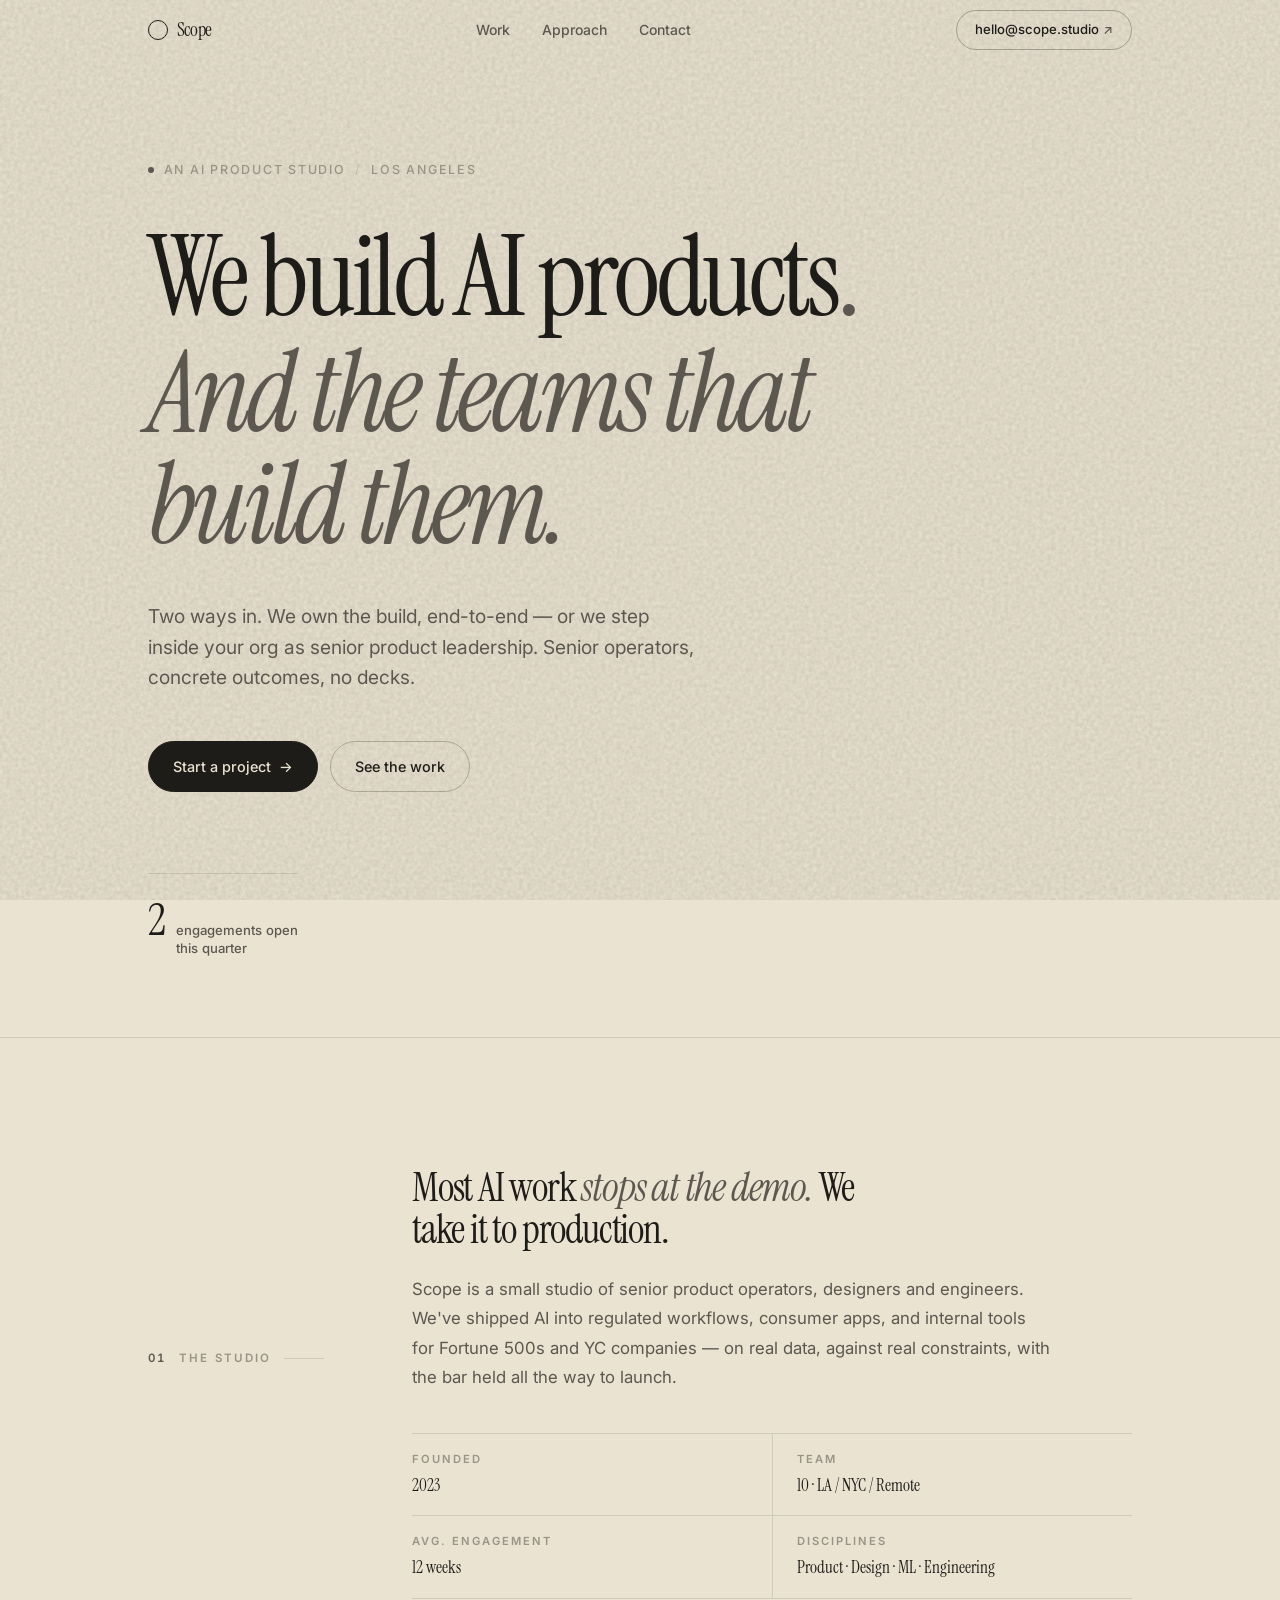
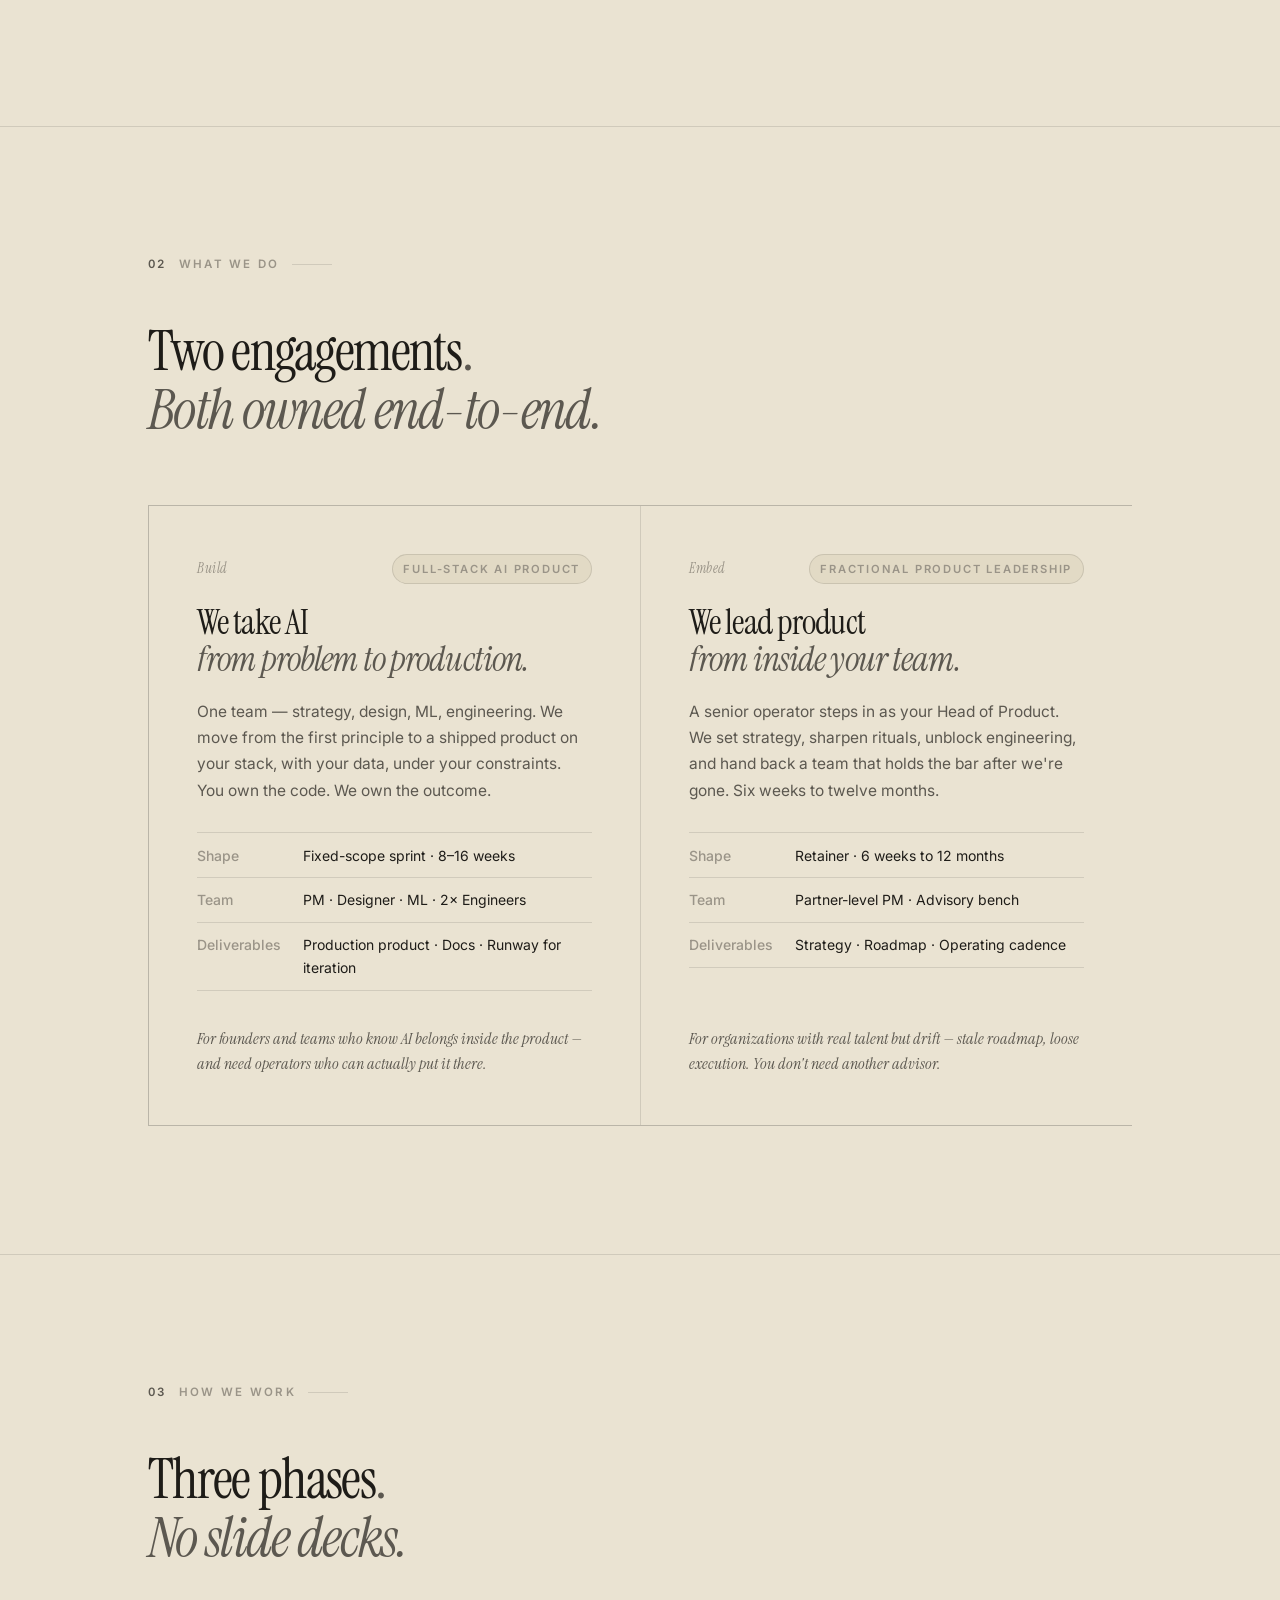
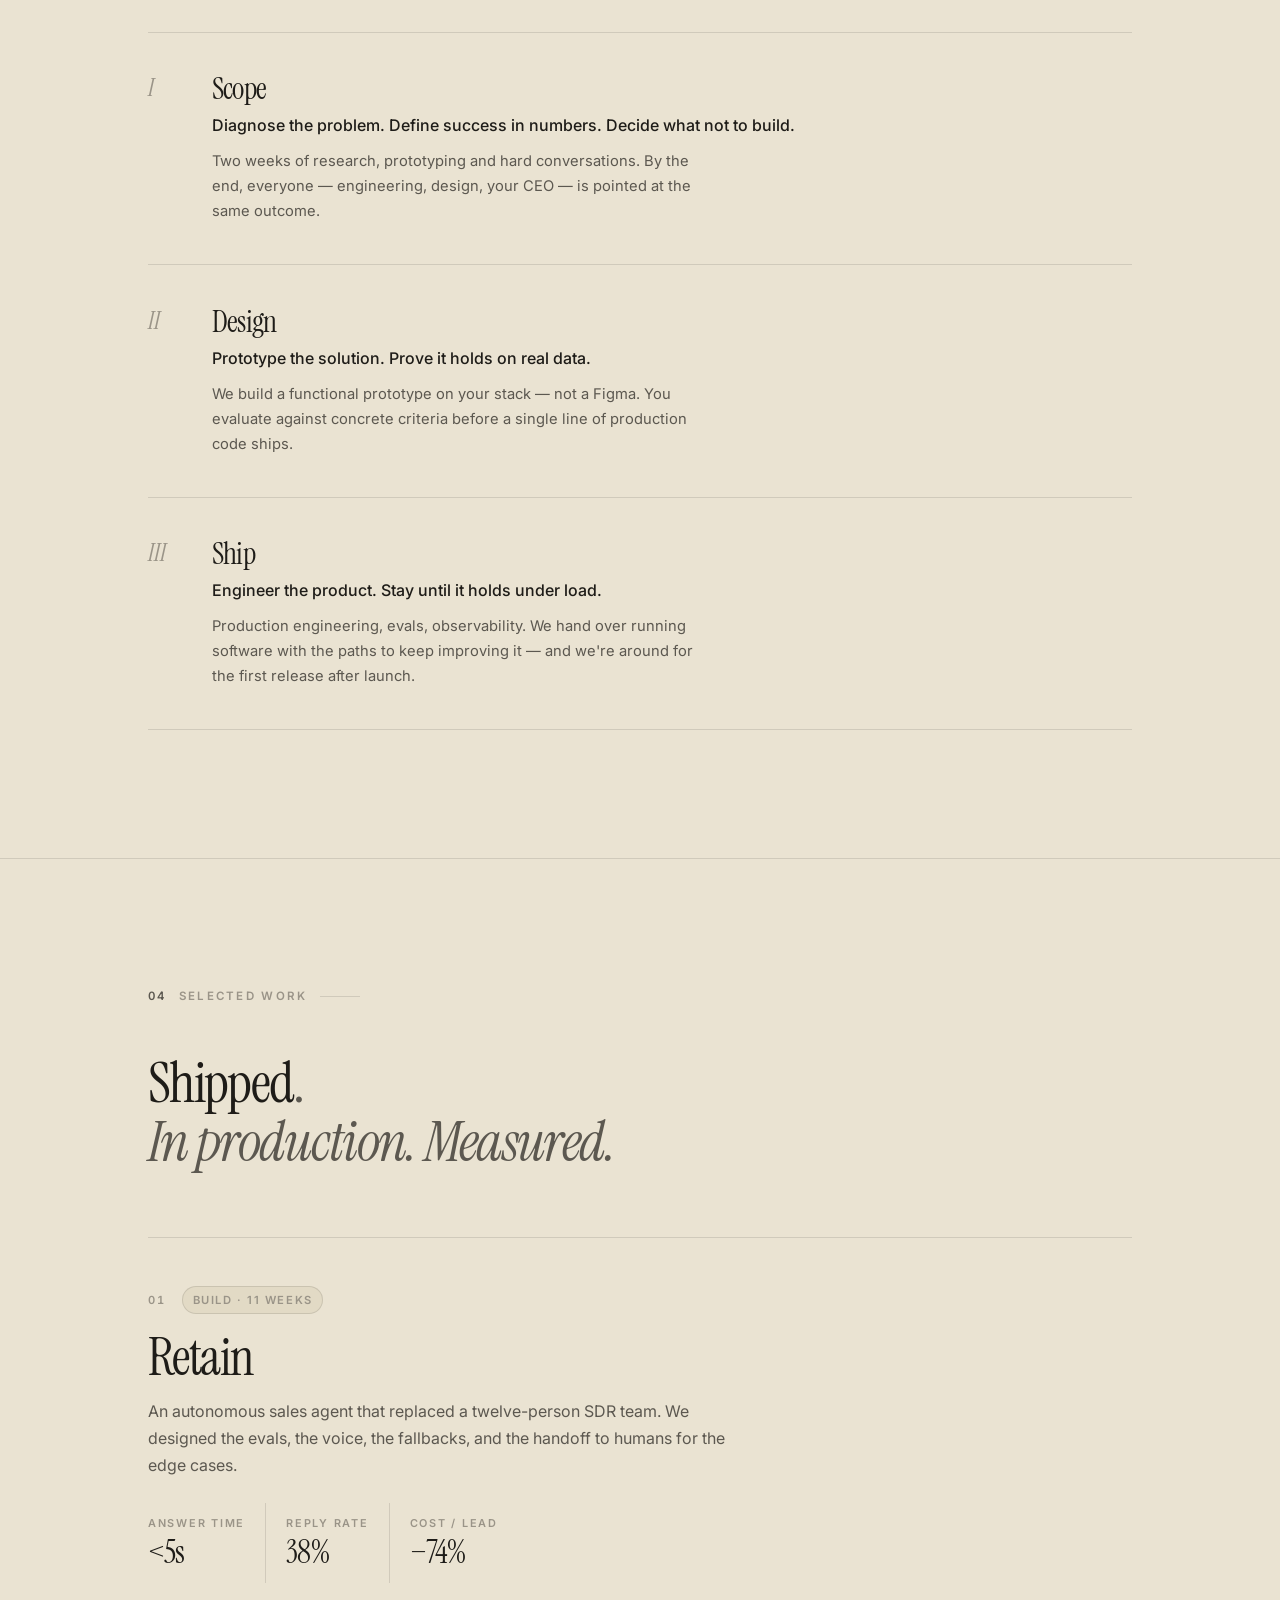
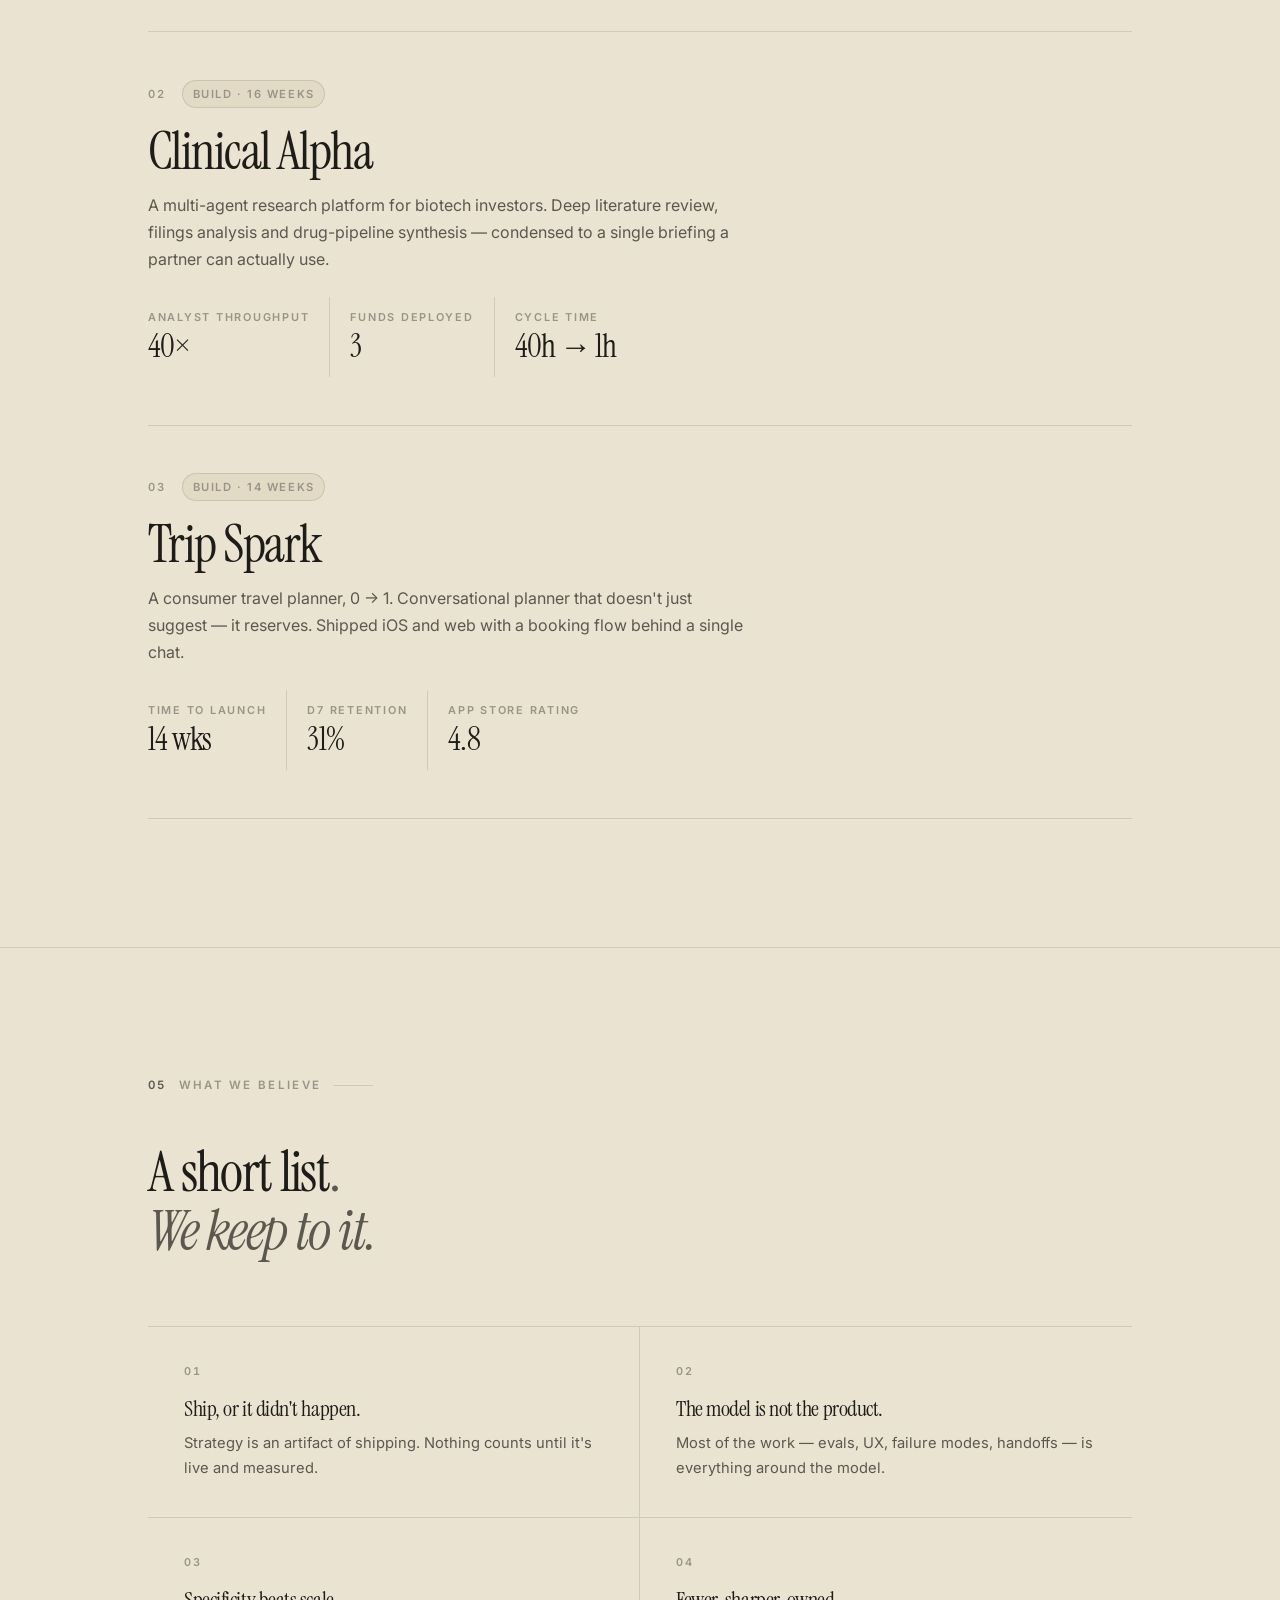
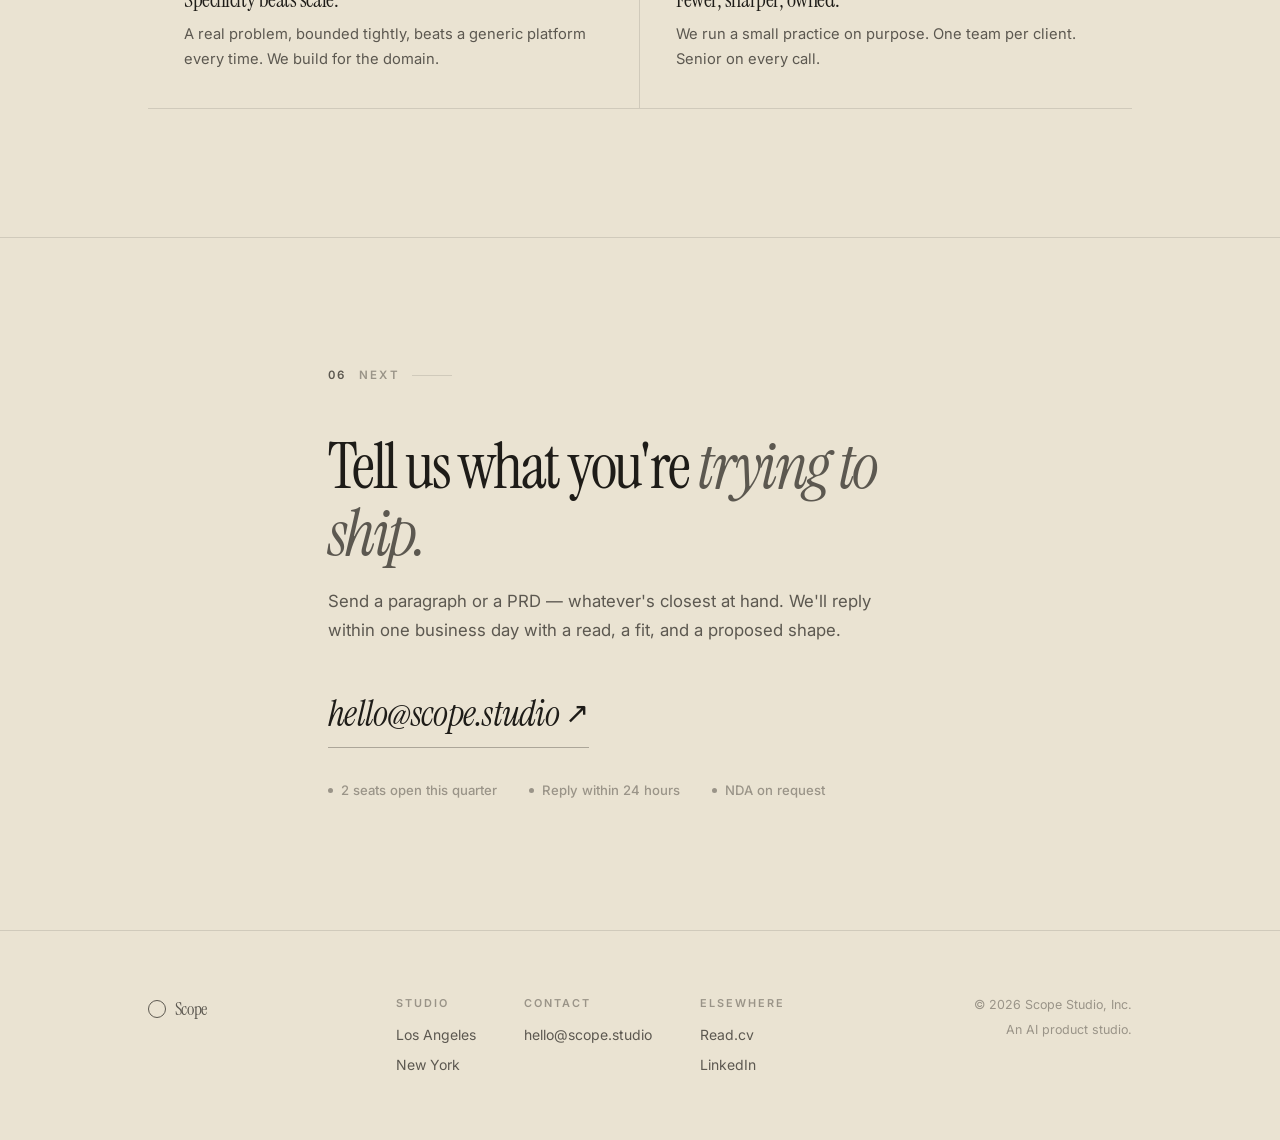
==== commit 7e0c30ff: "Rewrite: Instrument Serif, expanded 6-section narrative New font pairing: Instrument Serif display +" ====
--- a/index.html
+++ b/index.html
@@ -4,14 +4,15 @@
   <meta charset="UTF-8" />
   <meta name="viewport" content="width=device-width, initial-scale=1.0" />
   <title>Scope — An AI product studio</title>
-  <meta name="description" content="Scope is an AI product studio. We build AI into your product end-to-end, or we embed as senior product leadership. That's it." />
+  <meta name="description" content="Scope is an AI product studio in Los Angeles. We build AI products end-to-end, or we embed as senior product leadership inside your team." />
   <meta property="og:title" content="Scope — An AI product studio" />
-  <meta property="og:description" content="We build the AI. Or we lead the team that does." />
+  <meta property="og:description" content="We build AI products end-to-end, or we embed as senior product leadership inside your team." />
   <meta property="og:type" content="website" />
+  <meta name="theme-color" content="#EAE3D2" />
 
   <link rel="preconnect" href="https://fonts.googleapis.com" />
   <link rel="preconnect" href="https://fonts.gstatic.com" crossorigin />
-  <link href="https://fonts.googleapis.com/css2?family=Fraunces:ital,opsz,wght@0,9..144,400;0,9..144,500;1,9..144,400&family=Inter:wght@400;500;600&display=swap" rel="stylesheet" />
+  <link href="https://fonts.googleapis.com/css2?family=Instrument+Serif:ital@0;1&family=Inter:wght@400;500;600&display=swap" rel="stylesheet" />
 
   <link rel="stylesheet" href="style.css" />
 
@@ -20,10 +21,21 @@
 <body>
 
   <!-- ─── NAV ─── -->
-  <nav class="nav" id="nav">
+  <nav class="nav" id="nav" aria-label="Primary">
     <div class="wrap nav-inner">
-      <a href="#top" class="logo" aria-label="Scope home">Scope</a>
-      <a href="mailto:hello@scope.studio" class="nav-mail">hello@scope.studio</a>
+      <a href="#top" class="logo" aria-label="Scope — home">
+        <span class="logo-mark" aria-hidden="true"></span>
+        <span class="logo-word">Scope</span>
+      </a>
+      <div class="nav-links">
+        <a href="#work">Work</a>
+        <a href="#approach">Approach</a>
+        <a href="#contact">Contact</a>
+      </div>
+      <a href="mailto:hello@scope.studio?subject=Hello%20Scope" class="nav-cta">
+        <span>hello@scope.studio</span>
+        <span class="nav-cta-arr" aria-hidden="true">↗</span>
+      </a>
     </div>
   </nav>
 
@@ -31,98 +43,386 @@
   <!-- ─── HERO ─── -->
   <header class="hero" id="top">
     <div class="wrap">
-      <p class="eyebrow reveal">An AI product studio · Los Angeles</p>
+      <div class="hero-meta reveal">
+        <span class="hero-meta-dot" aria-hidden="true"></span>
+        <span>An AI product studio</span>
+        <span class="hero-meta-sep" aria-hidden="true">/</span>
+        <span>Los Angeles</span>
+      </div>
+
       <h1 class="hero-title reveal">
-        We build the AI.
-        <em>Or we lead the team that does.</em>
+        We build AI products<span class="hero-pause">.</span>
+        <em>And the teams that build them.</em>
       </h1>
+
       <p class="hero-sub reveal">
-        Two ways to work with us. Both owned end-to-end. Neither is a deck.
-      </p>
+        Two ways in. We own the build, end-to-end — or we step inside your
+        org as senior product leadership. Senior operators, concrete outcomes,
+        no decks.
+      </p>
+
       <div class="hero-actions reveal">
-        <a href="mailto:hello@scope.studio?subject=Hello%20Scope" class="btn">Say hi <span class="arr">→</span></a>
+        <a href="mailto:hello@scope.studio?subject=New%20project" class="btn btn-primary">
+          Start a project
+          <span class="arr" aria-hidden="true">→</span>
+        </a>
+        <a href="#work" class="btn btn-ghost">
+          See the work
+        </a>
+      </div>
+
+      <div class="hero-stat reveal" aria-label="Availability">
+        <span class="hero-stat-num">2</span>
+        <span class="hero-stat-copy">engagements open<br/>this quarter</span>
       </div>
     </div>
   </header>
 
 
-  <!-- ─── OFFERINGS ─── -->
-  <section class="section offerings" id="offerings">
+  <!-- ─── MANIFESTO ─── -->
+  <section class="section manifesto" id="about" aria-labelledby="manifesto-h">
+    <div class="wrap manifesto-grid">
+      <p class="section-kicker reveal">
+        <span class="section-num">01</span>
+        <span class="section-label">The studio</span>
+      </p>
+      <div class="manifesto-body">
+        <h2 class="manifesto-title reveal" id="manifesto-h">
+          Most AI work <em>stops at the demo.</em> We take it to production.
+        </h2>
+        <p class="manifesto-lede reveal">
+          Scope is a small studio of senior product operators, designers and
+          engineers. We've shipped AI into regulated workflows, consumer apps,
+          and internal tools for Fortune 500s and YC companies — on real data,
+          against real constraints, with the bar held all the way to launch.
+        </p>
+        <ul class="manifesto-meta reveal" aria-label="Studio at a glance">
+          <li>
+            <span class="meta-k">Founded</span>
+            <span class="meta-v">2023</span>
+          </li>
+          <li>
+            <span class="meta-k">Team</span>
+            <span class="meta-v">10 · LA / NYC / Remote</span>
+          </li>
+          <li>
+            <span class="meta-k">Avg. engagement</span>
+            <span class="meta-v">12 weeks</span>
+          </li>
+          <li>
+            <span class="meta-k">Disciplines</span>
+            <span class="meta-v">Product · Design · ML · Engineering</span>
+          </li>
+        </ul>
+      </div>
+    </div>
+  </section>
+
+
+  <!-- ─── SERVICES ─── -->
+  <section class="section services" id="services" aria-labelledby="services-h">
     <div class="wrap">
-      <div class="offer-grid">
-        <article class="offer reveal">
-          <span class="offer-mark">I</span>
-          <h2 class="offer-title">Build</h2>
-          <p class="offer-body">
-            End-to-end AI integration. We take the product from first principle to shipped code — on your domain, with your constraints.
-          </p>
-          <p class="offer-fit">For founders and teams who know AI belongs inside the product, and need operators who can actually put it there.</p>
+      <p class="section-kicker reveal">
+        <span class="section-num">02</span>
+        <span class="section-label">What we do</span>
+      </p>
+      <h2 class="section-title reveal" id="services-h">
+        Two engagements<span class="accent">.</span>
+        <em>Both owned end-to-end.</em>
+      </h2>
+
+      <div class="svc-grid">
+        <article class="svc reveal">
+          <header class="svc-head">
+            <span class="svc-index">Build</span>
+            <span class="svc-tag">Full-stack AI product</span>
+          </header>
+          <h3 class="svc-title">
+            We take AI <em>from problem to production.</em>
+          </h3>
+          <p class="svc-body">
+            One team — strategy, design, ML, engineering. We move from the
+            first principle to a shipped product on your stack, with your
+            data, under your constraints. You own the code. We own the outcome.
+          </p>
+          <dl class="svc-facts">
+            <div>
+              <dt>Shape</dt>
+              <dd>Fixed-scope sprint · 8–16 weeks</dd>
+            </div>
+            <div>
+              <dt>Team</dt>
+              <dd>PM · Designer · ML · 2× Engineers</dd>
+            </div>
+            <div>
+              <dt>Deliverables</dt>
+              <dd>Production product · Docs · Runway for iteration</dd>
+            </div>
+          </dl>
+          <p class="svc-fit">
+            For founders and teams who know AI belongs inside the product —
+            and need operators who can actually put it there.
+          </p>
         </article>
 
-        <article class="offer reveal">
-          <span class="offer-mark">II</span>
-          <h2 class="offer-title">Embed</h2>
-          <p class="offer-body">
-            Senior product leadership, on loan. We step in as your Head of Product — six weeks to twelve months — and hand back a sharper team.
-          </p>
-          <p class="offer-fit">For companies with a team, but drift. Stale strategy. Loose execution. You need an operator, not another advisor.</p>
+        <article class="svc reveal">
+          <header class="svc-head">
+            <span class="svc-index">Embed</span>
+            <span class="svc-tag">Fractional product leadership</span>
+          </header>
+          <h3 class="svc-title">
+            We lead product <em>from inside your team.</em>
+          </h3>
+          <p class="svc-body">
+            A senior operator steps in as your Head of Product. We set
+            strategy, sharpen rituals, unblock engineering, and hand back a
+            team that holds the bar after we're gone. Six weeks to twelve
+            months.
+          </p>
+          <dl class="svc-facts">
+            <div>
+              <dt>Shape</dt>
+              <dd>Retainer · 6 weeks to 12 months</dd>
+            </div>
+            <div>
+              <dt>Team</dt>
+              <dd>Partner-level PM · Advisory bench</dd>
+            </div>
+            <div>
+              <dt>Deliverables</dt>
+              <dd>Strategy · Roadmap · Operating cadence</dd>
+            </div>
+          </dl>
+          <p class="svc-fit">
+            For organizations with real talent but drift — stale roadmap,
+            loose execution. You don't need another advisor.
+          </p>
         </article>
       </div>
     </div>
   </section>
 
 
+  <!-- ─── APPROACH ─── -->
+  <section class="section approach" id="approach" aria-labelledby="approach-h">
+    <div class="wrap">
+      <p class="section-kicker reveal">
+        <span class="section-num">03</span>
+        <span class="section-label">How we work</span>
+      </p>
+      <h2 class="section-title reveal" id="approach-h">
+        Three phases<span class="accent">.</span>
+        <em>No slide decks.</em>
+      </h2>
+
+      <ol class="steps">
+        <li class="step reveal">
+          <span class="step-num" aria-hidden="true">I</span>
+          <div class="step-body">
+            <h3 class="step-title">Scope</h3>
+            <p class="step-lede">
+              Diagnose the problem. Define success in numbers. Decide what
+              not to build.
+            </p>
+            <p class="step-detail">
+              Two weeks of research, prototyping and hard conversations. By
+              the end, everyone — engineering, design, your CEO — is pointed
+              at the same outcome.
+            </p>
+          </div>
+        </li>
+        <li class="step reveal">
+          <span class="step-num" aria-hidden="true">II</span>
+          <div class="step-body">
+            <h3 class="step-title">Design</h3>
+            <p class="step-lede">
+              Prototype the solution. Prove it holds on real data.
+            </p>
+            <p class="step-detail">
+              We build a functional prototype on your stack — not a Figma.
+              You evaluate against concrete criteria before a single line of
+              production code ships.
+            </p>
+          </div>
+        </li>
+        <li class="step reveal">
+          <span class="step-num" aria-hidden="true">III</span>
+          <div class="step-body">
+            <h3 class="step-title">Ship</h3>
+            <p class="step-lede">
+              Engineer the product. Stay until it holds under load.
+            </p>
+            <p class="step-detail">
+              Production engineering, evals, observability. We hand over
+              running software with the paths to keep improving it — and
+              we're around for the first release after launch.
+            </p>
+          </div>
+        </li>
+      </ol>
+    </div>
+  </section>
+
+
   <!-- ─── WORK ─── -->
-  <section class="section work" id="work">
+  <section class="section work" id="work" aria-labelledby="work-h">
     <div class="wrap">
-      <p class="eyebrow reveal">Selected work</p>
-      <h2 class="sec-title reveal">Three shipped.</h2>
-
-      <ol class="work-list">
-        <li class="work-row reveal">
-          <div class="work-main">
-            <h3 class="work-title">Retain</h3>
-            <p class="work-lede">Autonomous AI sales agent that replaced an SDR team.</p>
-          </div>
-          <div class="work-metric">
-            <span class="metric-value">&lt;5s</span>
-            <span class="metric-label">answer time</span>
-          </div>
-        </li>
-        <li class="work-row reveal">
-          <div class="work-main">
-            <h3 class="work-title">Clinical Alpha</h3>
-            <p class="work-lede">Multi-agent research platform for biotech investors.</p>
-          </div>
-          <div class="work-metric">
-            <span class="metric-value">40×</span>
-            <span class="metric-label">analyst throughput</span>
-          </div>
-        </li>
-        <li class="work-row reveal">
-          <div class="work-main">
-            <h3 class="work-title">Trip Spark</h3>
-            <p class="work-lede">Consumer travel planner, designed and built 0 → 1.</p>
-          </div>
-          <div class="work-metric">
-            <span class="metric-value">14</span>
-            <span class="metric-label">weeks to ship</span>
-          </div>
+      <p class="section-kicker reveal">
+        <span class="section-num">04</span>
+        <span class="section-label">Selected work</span>
+      </p>
+      <h2 class="section-title reveal" id="work-h">
+        Shipped<span class="accent">.</span>
+        <em>In production. Measured.</em>
+      </h2>
+
+      <ol class="cases">
+        <li class="case reveal">
+          <div class="case-head">
+            <span class="case-num" aria-hidden="true">01</span>
+            <span class="case-kind">Build · 11 weeks</span>
+          </div>
+          <h3 class="case-title">Retain</h3>
+          <p class="case-lede">
+            An autonomous sales agent that replaced a twelve-person SDR team.
+            We designed the evals, the voice, the fallbacks, and the
+            handoff to humans for the edge cases.
+          </p>
+          <dl class="case-kpis">
+            <div>
+              <dt>Answer time</dt>
+              <dd><strong>&lt;5s</strong></dd>
+            </div>
+            <div>
+              <dt>Reply rate</dt>
+              <dd><strong>38%</strong></dd>
+            </div>
+            <div>
+              <dt>Cost / lead</dt>
+              <dd><strong>−74%</strong></dd>
+            </div>
+          </dl>
+        </li>
+
+        <li class="case reveal">
+          <div class="case-head">
+            <span class="case-num" aria-hidden="true">02</span>
+            <span class="case-kind">Build · 16 weeks</span>
+          </div>
+          <h3 class="case-title">Clinical Alpha</h3>
+          <p class="case-lede">
+            A multi-agent research platform for biotech investors. Deep
+            literature review, filings analysis and drug-pipeline synthesis —
+            condensed to a single briefing a partner can actually use.
+          </p>
+          <dl class="case-kpis">
+            <div>
+              <dt>Analyst throughput</dt>
+              <dd><strong>40×</strong></dd>
+            </div>
+            <div>
+              <dt>Funds deployed</dt>
+              <dd><strong>3</strong></dd>
+            </div>
+            <div>
+              <dt>Cycle time</dt>
+              <dd><strong>40h → 1h</strong></dd>
+            </div>
+          </dl>
+        </li>
+
+        <li class="case reveal">
+          <div class="case-head">
+            <span class="case-num" aria-hidden="true">03</span>
+            <span class="case-kind">Build · 14 weeks</span>
+          </div>
+          <h3 class="case-title">Trip Spark</h3>
+          <p class="case-lede">
+            A consumer travel planner, 0 → 1. Conversational planner that
+            doesn't just suggest — it reserves. Shipped iOS and web with a
+            booking flow behind a single chat.
+          </p>
+          <dl class="case-kpis">
+            <div>
+              <dt>Time to launch</dt>
+              <dd><strong>14 wks</strong></dd>
+            </div>
+            <div>
+              <dt>D7 retention</dt>
+              <dd><strong>31%</strong></dd>
+            </div>
+            <div>
+              <dt>App Store rating</dt>
+              <dd><strong>4.8</strong></dd>
+            </div>
+          </dl>
         </li>
       </ol>
     </div>
   </section>
 
 
+  <!-- ─── PRINCIPLES ─── -->
+  <section class="section principles" aria-labelledby="principles-h">
+    <div class="wrap">
+      <p class="section-kicker reveal">
+        <span class="section-num">05</span>
+        <span class="section-label">What we believe</span>
+      </p>
+      <h2 class="section-title reveal" id="principles-h">
+        A short list<span class="accent">.</span>
+        <em>We keep to it.</em>
+      </h2>
+
+      <ol class="beliefs">
+        <li class="belief reveal">
+          <span class="belief-num" aria-hidden="true">01</span>
+          <h3 class="belief-title">Ship, or it didn't happen.</h3>
+          <p>Strategy is an artifact of shipping. Nothing counts until it's live and measured.</p>
+        </li>
+        <li class="belief reveal">
+          <span class="belief-num" aria-hidden="true">02</span>
+          <h3 class="belief-title">The model is not the product.</h3>
+          <p>Most of the work — evals, UX, failure modes, handoffs — is everything around the model.</p>
+        </li>
+        <li class="belief reveal">
+          <span class="belief-num" aria-hidden="true">03</span>
+          <h3 class="belief-title">Specificity beats scale.</h3>
+          <p>A real problem, bounded tightly, beats a generic platform every time. We build for the domain.</p>
+        </li>
+        <li class="belief reveal">
+          <span class="belief-num" aria-hidden="true">04</span>
+          <h3 class="belief-title">Fewer, sharper, owned.</h3>
+          <p>We run a small practice on purpose. One team per client. Senior on every call.</p>
+        </li>
+      </ol>
+    </div>
+  </section>
+
+
   <!-- ─── CONTACT ─── -->
-  <section class="section contact" id="contact">
+  <section class="section contact" id="contact" aria-labelledby="contact-h">
     <div class="wrap contact-wrap">
-      <p class="eyebrow reveal">Next</p>
-      <h2 class="contact-title reveal">
-        Tell us what you're trying to ship.
+      <p class="section-kicker reveal">
+        <span class="section-num">06</span>
+        <span class="section-label">Next</span>
+      </p>
+      <h2 class="contact-title reveal" id="contact-h">
+        Tell us what you're <em>trying to ship.</em>
       </h2>
-      <a href="mailto:hello@scope.studio?subject=Hello%20Scope" class="contact-email reveal">hello@scope.studio</a>
-      <p class="contact-meta reveal">Two slots open this quarter · Reply within 24 hours</p>
+      <p class="contact-body reveal">
+        Send a paragraph or a PRD — whatever's closest at hand. We'll reply
+        within one business day with a read, a fit, and a proposed shape.
+      </p>
+      <a href="mailto:hello@scope.studio?subject=Hello%20Scope" class="contact-email reveal">
+        hello@scope.studio
+        <span class="contact-arr" aria-hidden="true">↗</span>
+      </a>
+      <ul class="contact-meta reveal">
+        <li><span class="dot" aria-hidden="true"></span> 2 seats open this quarter</li>
+        <li><span class="dot" aria-hidden="true"></span> Reply within 24 hours</li>
+        <li><span class="dot" aria-hidden="true"></span> NDA on request</li>
+      </ul>
     </div>
   </section>
 
@@ -130,9 +430,30 @@
   <!-- ─── FOOTER ─── -->
   <footer class="footer">
     <div class="wrap footer-inner">
-      <span>Scope</span>
-      <span>Los Angeles</span>
-      <span>© <span id="year">2026</span></span>
+      <div class="footer-brand">
+        <span class="footer-mark" aria-hidden="true"></span>
+        <span class="footer-word">Scope</span>
+      </div>
+      <div class="footer-cols">
+        <div class="footer-col">
+          <span class="footer-k">Studio</span>
+          <span>Los Angeles</span>
+          <span>New York</span>
+        </div>
+        <div class="footer-col">
+          <span class="footer-k">Contact</span>
+          <a href="mailto:hello@scope.studio">hello@scope.studio</a>
+        </div>
+        <div class="footer-col">
+          <span class="footer-k">Elsewhere</span>
+          <a href="https://read.cv" rel="noopener">Read.cv</a>
+          <a href="https://linkedin.com" rel="noopener">LinkedIn</a>
+        </div>
+      </div>
+      <div class="footer-meta">
+        <span>© <span id="year">2026</span> Scope Studio, Inc.</span>
+        <span>An AI product studio.</span>
+      </div>
     </div>
   </footer>
 
--- a/style.css
+++ b/style.css
@@ -1,58 +1,27 @@
 /* ============================================================
-   SCOPE — Paper & Charcoal
-   Editorial minimalism on warm stock.
+   SCOPE — Studio
+   Instrument Serif · Inter · Paper & Charcoal
+   Mobile-first
    ============================================================ */
 
 :root {
-  /* Paper & ink */
-  --paper:       #EAE3D2;   /* warm kraft-cream canvas */
-  --paper-deep:  #E2DAC5;   /* very subtle elevation */
-  --ink:         #1E1C18;   /* charcoal, warm */
-  --ink-mid:     #5C5850;   /* taupe */
-  --ink-soft:    #8A8579;   /* muted ink */
-  --rule:        rgba(30, 28, 24, 0.14);
-  --rule-soft:   rgba(30, 28, 24, 0.08);
-  --mark:        #8B2E2E;   /* dried ink red — used sparingly */
-
-  /* Type scale */
-  --fs-xs:      0.75rem;
-  --fs-sm:      0.875rem;
-  --fs-base:    1rem;
-  --fs-md:      1.125rem;
-  --fs-lg:      1.25rem;
-  --fs-xl:      1.5rem;
-  --fs-2xl:     2rem;
-  --fs-3xl:     2.75rem;
-  --fs-hero:    clamp(2.75rem, 8vw, 6.5rem);
-  --fs-display: clamp(2rem, 5vw, 3.75rem);
-
-  /* Spacing */
-  --sp-1:  0.25rem;
-  --sp-2:  0.5rem;
-  --sp-3:  0.75rem;
-  --sp-4:  1rem;
-  --sp-6:  1.5rem;
-  --sp-8:  2rem;
-  --sp-10: 2.5rem;
-  --sp-12: 3rem;
-  --sp-16: 4rem;
-  --sp-20: 5rem;
-  --sp-24: 6rem;
-  --sp-32: 8rem;
-  --sp-40: 10rem;
-
-  /* Layout */
-  --wrap-max: 1040px;
-  --gutter:   clamp(1.5rem, 5vw, 3.5rem);
-
-  /* Motion */
-  --ease: cubic-bezier(0.22, 1, 0.36, 1);
-  --fast: 200ms;
-  --mid:  420ms;
-  --slow: 800ms;
-}
-
-/* === RESET === */
+  --paper:      #EAE3D2;
+  --paper-deep: #E2DAC5;
+  --ink:        #1E1C18;
+  --ink-mid:    #5C5850;
+  --ink-soft:   #9A9488;
+  --rule:       rgba(30, 28, 24, 0.12);
+
+  --wrap-max:   1080px;
+  --gutter:     clamp(1.25rem, 5vw, 3rem);
+
+  --ease:       cubic-bezier(0.22, 1, 0.36, 1);
+  --dur-fast:   180ms;
+  --dur-mid:    400ms;
+  --dur-slow:   700ms;
+}
+
+/* ─── RESET ─── */
 *, *::before, *::after { margin: 0; padding: 0; box-sizing: border-box; }
 
 html {
@@ -64,8 +33,8 @@
 
 body {
   font-family: 'Inter', -apple-system, BlinkMacSystemFont, sans-serif;
-  font-size: var(--fs-base);
-  line-height: 1.6;
+  font-size: 1rem;
+  line-height: 1.65;
   color: var(--ink);
   background: var(--paper);
   min-height: 100vh;
@@ -73,72 +42,40 @@
   position: relative;
 }
 
-/* Paper grain — very subtle fiber texture */
+/* Paper grain */
 body::before {
   content: '';
   position: fixed;
   inset: 0;
-  background-image: url("data:image/svg+xml;utf8,<svg viewBox='0 0 240 240' xmlns='http://www.w3.org/2000/svg'><filter id='n'><feTurbulence type='fractalNoise' baseFrequency='0.8' numOctaves='2' stitchTiles='stitch'/><feColorMatrix values='0 0 0 0 0.12 0 0 0 0 0.11 0 0 0 0 0.09 0 0 0 0.6 0'/></filter><rect width='100%25' height='100%25' filter='url(%23n)' opacity='0.25'/></svg>");
-  pointer-events: none;
+  background-image: url("data:image/svg+xml;utf8,<svg viewBox='0 0 320 320' xmlns='http://www.w3.org/2000/svg'><filter id='n'><feTurbulence type='fractalNoise' baseFrequency='0.72' numOctaves='4' stitchTiles='stitch'/><feColorMatrix values='0 0 0 0 0.12 0 0 0 0 0.11 0 0 0 0 0.09 0 0 0 0.5 0'/></filter><rect width='100%25' height='100%25' filter='url(%23n)'/></svg>");
   mix-blend-mode: multiply;
-  opacity: 0.45;
-  z-index: 0;
-}
-
-/* Subtle paper vignette on edges */
-body::after {
-  content: '';
-  position: fixed;
-  inset: 0;
-  background:
-    radial-gradient(120% 80% at 50% 50%, transparent 60%, rgba(30, 28, 24, 0.06) 100%);
+  opacity: 0.38;
   pointer-events: none;
   z-index: 0;
 }
 
-main, nav, section, header, footer { position: relative; z-index: 1; }
+main, nav, section, header, footer, article { position: relative; z-index: 1; }
 
 a { color: inherit; text-decoration: none; }
-ul, ol { list-style: none; }
-
-button {
-  font-family: inherit;
-  cursor: pointer;
-  border: none;
-  background: none;
-  color: inherit;
-}
-
+ol, ul { list-style: none; }
+button { font-family: inherit; cursor: pointer; border: none; background: none; color: inherit; }
 ::selection { background: var(--ink); color: var(--paper); }
 
-
-/* === TYPOGRAPHY === */
+/* ─── TYPE ─── */
 h1, h2, h3, h4 {
-  font-family: 'Fraunces', Georgia, serif;
+  font-family: 'Instrument Serif', Georgia, serif;
   font-weight: 400;
-  line-height: 1.02;
+  line-height: 1.06;
   letter-spacing: -0.02em;
-  font-variation-settings: 'opsz' 144, 'SOFT' 30;
   color: var(--ink);
 }
 
 em {
   font-style: italic;
-  font-variation-settings: 'opsz' 144, 'SOFT' 60;
-}
-
-.eyebrow {
-  font-family: 'Inter', sans-serif;
-  font-size: 0.78rem;
-  font-weight: 500;
-  letter-spacing: 0.22em;
-  text-transform: uppercase;
-  color: var(--ink-soft);
-  margin-bottom: var(--sp-6);
-}
-
-
-/* === LAYOUT === */
+  font-family: 'Instrument Serif', Georgia, serif;
+}
+
+/* ─── LAYOUT ─── */
 .wrap {
   width: 100%;
   max-width: var(--wrap-max);
@@ -149,398 +86,870 @@
 }
 
 .section {
-  padding: var(--sp-32) 0;
-  position: relative;
-}
-
-
-/* === NAV === */
+  padding: clamp(4rem, 12vw, 8rem) 0;
+}
+
+/* ─── SECTION KICKER ─── */
+.section-kicker {
+  display: flex;
+  align-items: center;
+  gap: 0.75rem;
+  margin-bottom: clamp(2rem, 5vw, 3rem);
+  font-size: 0.72rem;
+  font-weight: 600;
+  letter-spacing: 0.2em;
+  text-transform: uppercase;
+  color: var(--ink-soft);
+}
+
+.section-num {
+  color: var(--ink-mid);
+  font-variant-numeric: tabular-nums;
+}
+
+.section-kicker::after {
+  content: '';
+  flex: 1;
+  height: 1px;
+  background: var(--rule);
+  max-width: 40px;
+}
+
+.section-title {
+  font-size: clamp(2rem, 6vw, 3.5rem);
+  letter-spacing: -0.03em;
+  max-width: 22ch;
+  margin-bottom: clamp(2.5rem, 6vw, 4rem);
+}
+
+.section-title em {
+  display: block;
+  color: var(--ink-mid);
+}
+
+.accent {
+  color: var(--ink-mid);
+}
+
+
+/* ─── NAV ─── */
 .nav {
   position: fixed;
   top: 0; left: 0; right: 0;
   z-index: 100;
-  padding: var(--sp-6) 0;
-  transition: background var(--mid) var(--ease);
+  padding: 0;
 }
 
 .nav::before {
   content: '';
   position: absolute;
   inset: 0;
-  background: rgba(234, 227, 210, 0.85);
-  backdrop-filter: blur(12px);
-  -webkit-backdrop-filter: blur(12px);
+  background: rgba(234, 227, 210, 0.9);
+  backdrop-filter: blur(16px);
+  -webkit-backdrop-filter: blur(16px);
+  border-bottom: 1px solid transparent;
   opacity: 0;
-  transition: opacity var(--mid) var(--ease);
+  transition: opacity var(--dur-mid) var(--ease), border-color var(--dur-mid) var(--ease);
   pointer-events: none;
   z-index: -1;
-  border-bottom: 1px solid transparent;
 }
 
 .nav.scrolled::before {
   opacity: 1;
-  border-bottom-color: var(--rule-soft);
+  border-bottom-color: var(--rule);
 }
 
 .nav-inner {
   display: flex;
   align-items: center;
   justify-content: space-between;
-}
-
+  height: 60px;
+  gap: 1rem;
+}
+
+/* Logo */
 .logo {
-  font-family: 'Fraunces', serif;
-  font-size: 1.35rem;
+  display: flex;
+  align-items: center;
+  gap: 0.55rem;
+  flex-shrink: 0;
+}
+
+.logo-mark {
+  width: 20px;
+  height: 20px;
+  border-radius: 50%;
+  border: 1.5px solid var(--ink);
+  transition: transform var(--dur-fast) var(--ease);
+}
+
+.logo:hover .logo-mark {
+  transform: scale(1.12);
+}
+
+.logo-word {
+  font-family: 'Instrument Serif', serif;
+  font-size: 1.2rem;
+  letter-spacing: -0.02em;
+  color: var(--ink);
+}
+
+/* Nav links */
+.nav-links {
+  display: none;
+  align-items: center;
+  gap: 2rem;
+}
+
+.nav-links a {
+  font-size: 0.875rem;
   font-weight: 500;
-  letter-spacing: -0.02em;
-  color: var(--ink);
-}
-
-.nav-mail {
+  color: var(--ink-mid);
+  transition: color var(--dur-fast) var(--ease);
+}
+
+.nav-links a:hover { color: var(--ink); }
+
+/* Nav CTA */
+.nav-cta {
+  display: flex;
+  align-items: center;
+  gap: 0.3rem;
+  font-size: 0.82rem;
+  font-weight: 500;
+  color: var(--ink);
+  padding: 0.5rem 1.1rem;
+  border: 1px solid rgba(30, 28, 24, 0.3);
+  border-radius: 999px;
+  transition: background var(--dur-fast) var(--ease), border-color var(--dur-fast) var(--ease);
+  white-space: nowrap;
+}
+
+.nav-cta:hover {
+  background: var(--ink);
+  color: var(--paper);
+  border-color: var(--ink);
+}
+
+.nav-cta-arr {
+  font-size: 0.8rem;
+  opacity: 0.7;
+}
+
+@media (min-width: 700px) {
+  .nav-links { display: flex; }
+}
+
+
+/* ─── HERO ─── */
+.hero {
+  min-height: 100svh;
+  display: flex;
+  flex-direction: column;
+  justify-content: flex-end;
+  padding: clamp(6rem, 20vw, 10rem) 0 clamp(3rem, 8vw, 5rem);
+}
+
+.hero-meta {
+  display: flex;
+  align-items: center;
+  gap: 0.6rem;
+  font-size: 0.78rem;
+  font-weight: 500;
+  letter-spacing: 0.14em;
+  text-transform: uppercase;
+  color: var(--ink-soft);
+  margin-bottom: clamp(1.5rem, 4vw, 2.5rem);
+}
+
+.hero-meta-dot {
+  width: 6px;
+  height: 6px;
+  border-radius: 50%;
+  background: var(--ink-mid);
+  flex-shrink: 0;
+}
+
+.hero-meta-sep { opacity: 0.35; }
+
+.hero-title {
+  font-size: clamp(2.75rem, 11vw, 7rem);
+  line-height: 1;
+  letter-spacing: -0.04em;
+  max-width: 14ch;
+  margin-bottom: clamp(1.5rem, 4vw, 2.5rem);
+}
+
+.hero-title em {
+  display: block;
+  color: var(--ink-mid);
+  margin-top: 0.04em;
+}
+
+.hero-pause {
+  color: var(--ink-mid);
+}
+
+.hero-sub {
+  font-size: clamp(1rem, 2.5vw, 1.2rem);
+  line-height: 1.6;
+  color: var(--ink-mid);
+  max-width: 46ch;
+  margin-bottom: clamp(2rem, 5vw, 3rem);
+}
+
+.hero-actions {
+  display: flex;
+  flex-wrap: wrap;
+  gap: 0.75rem;
+  margin-bottom: clamp(2.5rem, 7vw, 5rem);
+}
+
+/* Stat */
+.hero-stat {
+  display: inline-flex;
+  align-items: baseline;
+  gap: 0.75rem;
+  padding-top: 1.5rem;
+  border-top: 1px solid var(--rule);
+  max-width: 320px;
+}
+
+.hero-stat-num {
+  font-family: 'Instrument Serif', serif;
+  font-size: 2.75rem;
+  letter-spacing: -0.04em;
+  line-height: 1;
+  color: var(--ink);
+}
+
+.hero-stat-copy {
+  font-size: 0.82rem;
+  line-height: 1.4;
+  color: var(--ink-mid);
+  font-weight: 500;
+}
+
+
+/* ─── BUTTONS ─── */
+.btn {
+  display: inline-flex;
+  align-items: center;
+  gap: 0.5rem;
   font-family: 'Inter', sans-serif;
   font-size: 0.9rem;
   font-weight: 500;
-  color: var(--ink-mid);
-  padding: 0.5rem 0;
-  border-bottom: 1px solid transparent;
-  transition: color var(--fast) var(--ease), border-color var(--fast) var(--ease);
-}
-
-.nav-mail:hover {
-  color: var(--ink);
-  border-bottom-color: var(--ink);
-}
-
-
-/* === HERO === */
-.hero {
-  min-height: 100vh;
-  display: flex;
-  flex-direction: column;
-  justify-content: center;
-  padding: var(--sp-32) 0 var(--sp-24);
-}
-
-.hero-title {
-  font-size: var(--fs-hero);
-  font-weight: 400;
-  line-height: 1;
-  letter-spacing: -0.035em;
-  max-width: 14ch;
-  margin-bottom: var(--sp-10);
-}
-
-.hero-title em {
-  display: block;
-  color: var(--ink-mid);
-  font-style: italic;
-  margin-top: 0.05em;
-}
-
-.hero-sub {
-  font-size: clamp(1.1rem, 1.8vw, 1.35rem);
-  color: var(--ink-mid);
-  line-height: 1.5;
-  max-width: 42ch;
-  margin-bottom: var(--sp-12);
-}
-
-.hero-actions {
-  display: flex;
-  align-items: center;
-  gap: var(--sp-4);
-  flex-wrap: wrap;
-}
-
-
-/* === BUTTONS === */
-.btn {
-  display: inline-flex;
-  align-items: center;
-  gap: var(--sp-3);
-  font-family: 'Inter', sans-serif;
-  font-size: 0.95rem;
-  font-weight: 500;
-  padding: 0.9rem 1.6rem;
+  padding: 0.8rem 1.5rem;
   border-radius: 999px;
+  transition: background var(--dur-fast) var(--ease),
+              color var(--dur-fast) var(--ease),
+              transform var(--dur-fast) var(--ease),
+              border-color var(--dur-fast) var(--ease);
+  white-space: nowrap;
+}
+
+.btn .arr {
+  display: inline-block;
+  transition: transform var(--dur-fast) var(--ease);
+}
+
+.btn:hover .arr { transform: translateX(3px); }
+
+.btn-primary {
   background: var(--ink);
   color: var(--paper);
-  transition: transform var(--fast) var(--ease), background var(--fast) var(--ease);
-  white-space: nowrap;
-}
-
-.btn:hover {
+  border: 1px solid var(--ink);
+}
+
+.btn-primary:hover {
   background: #000;
+  border-color: #000;
   transform: translateY(-1px);
 }
 
-.btn .arr {
-  display: inline-block;
-  transition: transform var(--fast) var(--ease);
-}
-.btn:hover .arr { transform: translateX(3px); }
-
-
-/* === OFFERINGS === */
-.offerings { padding: var(--sp-24) 0 var(--sp-32); border-top: 1px solid var(--rule); }
-
-.offer-grid {
+.btn-ghost {
+  background: transparent;
+  color: var(--ink);
+  border: 1px solid rgba(30, 28, 24, 0.25);
+}
+
+.btn-ghost:hover {
+  background: rgba(30, 28, 24, 0.06);
+  border-color: rgba(30, 28, 24, 0.4);
+}
+
+
+/* ─── MANIFESTO ─── */
+.manifesto {
+  border-top: 1px solid var(--rule);
+}
+
+.manifesto-grid {
+  display: grid;
+  grid-template-columns: 1fr;
+  gap: clamp(2rem, 5vw, 3rem);
+}
+
+@media (min-width: 760px) {
+  .manifesto-grid {
+    grid-template-columns: 200px 1fr;
+    gap: clamp(2rem, 5vw, 5rem);
+  }
+}
+
+.manifesto-title {
+  font-size: clamp(1.75rem, 4vw, 2.5rem);
+  letter-spacing: -0.03em;
+  margin-bottom: 1.5rem;
+  max-width: 26ch;
+}
+
+.manifesto-title em {
+  color: var(--ink-mid);
+  font-style: italic;
+}
+
+.manifesto-lede {
+  font-size: clamp(0.95rem, 1.8vw, 1.05rem);
+  line-height: 1.75;
+  color: var(--ink-mid);
+  max-width: 58ch;
+  margin-bottom: 2.5rem;
+}
+
+.manifesto-meta {
   display: grid;
   grid-template-columns: 1fr 1fr;
-  gap: var(--sp-16);
-}
-
-.offer {
-  padding: 0;
-}
-
-.offer-mark {
-  display: inline-block;
-  font-family: 'Fraunces', serif;
+  gap: 0;
+  border-top: 1px solid var(--rule);
+}
+
+.manifesto-meta li {
+  display: flex;
+  flex-direction: column;
+  gap: 0.2rem;
+  padding: 1rem 0;
+  border-bottom: 1px solid var(--rule);
+}
+
+.manifesto-meta li:nth-child(even) {
+  padding-left: 1.5rem;
+  border-left: 1px solid var(--rule);
+}
+
+.meta-k {
+  font-size: 0.7rem;
+  font-weight: 600;
+  letter-spacing: 0.18em;
+  text-transform: uppercase;
+  color: var(--ink-soft);
+}
+
+.meta-v {
+  font-family: 'Instrument Serif', serif;
+  font-size: 1.05rem;
+  color: var(--ink);
+}
+
+
+/* ─── SERVICES ─── */
+.services { border-top: 1px solid var(--rule); }
+
+.svc-grid {
+  display: grid;
+  grid-template-columns: 1fr;
+  gap: 1px;
+  background: var(--rule);
+  border: 1px solid var(--rule);
+}
+
+@media (min-width: 800px) {
+  .svc-grid {
+    grid-template-columns: 1fr 1fr;
+  }
+}
+
+.svc {
+  background: var(--paper);
+  padding: clamp(2rem, 5vw, 3rem);
+  display: flex;
+  flex-direction: column;
+  gap: 1.25rem;
+}
+
+.svc-head {
+  display: flex;
+  align-items: center;
+  justify-content: space-between;
+  gap: 1rem;
+}
+
+.svc-index {
+  font-family: 'Instrument Serif', serif;
+  font-size: 0.9rem;
+  font-style: italic;
+  color: var(--ink-soft);
+  letter-spacing: 0.04em;
+}
+
+.svc-tag {
+  font-size: 0.7rem;
+  font-weight: 600;
+  letter-spacing: 0.16em;
+  text-transform: uppercase;
+  color: var(--ink-soft);
+  background: var(--paper-deep);
+  padding: 0.3rem 0.65rem;
+  border-radius: 999px;
+  border: 1px solid var(--rule);
+  white-space: nowrap;
+}
+
+.svc-title {
+  font-size: clamp(1.6rem, 3.5vw, 2.2rem);
+  letter-spacing: -0.025em;
+}
+
+.svc-title em {
+  display: block;
+  color: var(--ink-mid);
+}
+
+.svc-body {
+  font-size: 0.97rem;
+  line-height: 1.7;
+  color: var(--ink-mid);
+}
+
+.svc-facts {
+  display: flex;
+  flex-direction: column;
+  gap: 0;
+  border-top: 1px solid var(--rule);
+  margin-top: 0.5rem;
+}
+
+.svc-facts div {
+  display: grid;
+  grid-template-columns: 90px 1fr;
+  gap: 1rem;
+  padding: 0.65rem 0;
+  border-bottom: 1px solid var(--rule);
+  font-size: 0.875rem;
+}
+
+.svc-facts dt {
+  font-weight: 500;
+  color: var(--ink-soft);
+  white-space: nowrap;
+}
+
+.svc-facts dd {
+  color: var(--ink);
+}
+
+.svc-fit {
+  font-family: 'Instrument Serif', serif;
   font-style: italic;
   font-size: 1rem;
+  line-height: 1.55;
+  color: var(--ink-mid);
+  margin-top: auto;
+  padding-top: 1rem;
+}
+
+
+/* ─── APPROACH ─── */
+.approach { border-top: 1px solid var(--rule); }
+
+.steps {
+  display: flex;
+  flex-direction: column;
+  gap: 0;
+  counter-reset: step;
+}
+
+.step {
+  display: grid;
+  grid-template-columns: 2.5rem 1fr;
+  gap: 1.5rem;
+  padding: clamp(1.5rem, 4vw, 2.5rem) 0;
+  border-bottom: 1px solid var(--rule);
+}
+
+.step:first-child { border-top: 1px solid var(--rule); }
+
+.step-num {
+  font-family: 'Instrument Serif', serif;
+  font-style: italic;
+  font-size: 1.5rem;
+  color: var(--ink-soft);
+  line-height: 1;
+  padding-top: 0.2rem;
+}
+
+.step-title {
+  font-size: clamp(1.4rem, 3vw, 1.9rem);
+  letter-spacing: -0.025em;
+  margin-bottom: 0.5rem;
+}
+
+.step-lede {
+  font-size: 1rem;
+  font-weight: 500;
+  color: var(--ink);
+  margin-bottom: 0.75rem;
+  line-height: 1.5;
+}
+
+.step-detail {
+  font-size: 0.92rem;
+  color: var(--ink-mid);
+  line-height: 1.7;
+  max-width: 54ch;
+}
+
+
+/* ─── WORK / CASES ─── */
+.work { border-top: 1px solid var(--rule); }
+
+.cases {
+  display: flex;
+  flex-direction: column;
+  gap: 0;
+}
+
+.case {
+  padding: clamp(2rem, 5vw, 3rem) 0;
+  border-bottom: 1px solid var(--rule);
+  transition: padding-left var(--dur-mid) var(--ease);
+}
+
+.case:first-child { border-top: 1px solid var(--rule); }
+
+.case:hover { padding-left: 0.75rem; }
+
+.case-head {
+  display: flex;
+  align-items: center;
+  gap: 1rem;
+  margin-bottom: 1rem;
+}
+
+.case-num {
+  font-size: 0.7rem;
+  font-weight: 600;
+  letter-spacing: 0.18em;
+  color: var(--ink-soft);
+  font-variant-numeric: tabular-nums;
+}
+
+.case-kind {
+  font-size: 0.7rem;
+  font-weight: 600;
+  letter-spacing: 0.14em;
+  text-transform: uppercase;
+  color: var(--ink-soft);
+  background: var(--paper-deep);
+  padding: 0.25rem 0.6rem;
+  border-radius: 999px;
+  border: 1px solid var(--rule);
+}
+
+.case-title {
+  font-size: clamp(2rem, 5vw, 3.25rem);
+  letter-spacing: -0.03em;
+  margin-bottom: 0.75rem;
+}
+
+.case-lede {
+  font-size: clamp(0.9rem, 1.8vw, 1rem);
+  line-height: 1.7;
+  color: var(--ink-mid);
+  max-width: 60ch;
+  margin-bottom: 1.5rem;
+}
+
+.case-kpis {
+  display: flex;
+  flex-wrap: wrap;
+  gap: 0;
+}
+
+.case-kpis div {
+  display: flex;
+  flex-direction: column;
+  gap: 0.15rem;
+  padding: 0.75rem 1.25rem 0.75rem 0;
+  margin-right: 1.25rem;
+  border-right: 1px solid var(--rule);
+}
+
+.case-kpis div:last-child {
+  border-right: none;
+  margin-right: 0;
+}
+
+.case-kpis dt {
+  font-size: 0.68rem;
+  font-weight: 600;
+  letter-spacing: 0.16em;
+  text-transform: uppercase;
+  color: var(--ink-soft);
+}
+
+.case-kpis dd {
+  font-family: 'Instrument Serif', serif;
+  font-size: clamp(1.4rem, 3.5vw, 2rem);
+  letter-spacing: -0.025em;
+  color: var(--ink);
+  line-height: 1.1;
+}
+
+.case-kpis dd strong {
   font-weight: 400;
-  color: var(--mark);
-  margin-bottom: var(--sp-6);
-  letter-spacing: 0.05em;
-}
-
-.offer-title {
-  font-size: clamp(2.5rem, 4.5vw, 3.75rem);
-  font-weight: 400;
-  letter-spacing: -0.03em;
-  margin-bottom: var(--sp-6);
-  font-variation-settings: 'opsz' 144, 'SOFT' 30;
-}
-
-.offer-body {
-  font-size: var(--fs-lg);
-  line-height: 1.5;
-  color: var(--ink);
-  max-width: 36ch;
-  margin-bottom: var(--sp-6);
-}
-
-.offer-fit {
-  font-family: 'Fraunces', serif;
+}
+
+
+/* ─── PRINCIPLES ─── */
+.principles { border-top: 1px solid var(--rule); }
+
+.beliefs {
+  display: grid;
+  grid-template-columns: 1fr;
+  gap: 0;
+}
+
+@media (min-width: 640px) {
+  .beliefs {
+    grid-template-columns: 1fr 1fr;
+  }
+}
+
+.belief {
+  padding: clamp(1.5rem, 4vw, 2.25rem);
+  border-bottom: 1px solid var(--rule);
+  border-right: none;
+}
+
+.belief:nth-child(-n+2) {
+  border-top: 1px solid var(--rule);
+}
+
+@media (min-width: 640px) {
+  .belief:nth-child(odd) { border-right: 1px solid var(--rule); }
+  .belief:nth-child(-n+2) { border-top: 1px solid var(--rule); }
+  /* first 2 items only get top border */
+  .belief:nth-child(1),
+  .belief:nth-child(2) { border-top: 1px solid var(--rule); }
+}
+
+.belief-num {
+  display: block;
+  font-size: 0.68rem;
+  font-weight: 600;
+  letter-spacing: 0.18em;
+  color: var(--ink-soft);
+  margin-bottom: 1rem;
+  font-variant-numeric: tabular-nums;
+}
+
+.belief-title {
+  font-size: clamp(1.1rem, 2.5vw, 1.4rem);
+  letter-spacing: -0.02em;
+  margin-bottom: 0.65rem;
+}
+
+.belief p {
+  font-size: 0.92rem;
+  line-height: 1.7;
+  color: var(--ink-mid);
+}
+
+
+/* ─── CONTACT ─── */
+.contact {
+  border-top: 1px solid var(--rule);
+}
+
+.contact-wrap {
+  max-width: 720px;
+}
+
+.contact-title {
+  font-size: clamp(2.25rem, 6vw, 4rem);
+  letter-spacing: -0.035em;
+  line-height: 1.05;
+  margin-bottom: 1.25rem;
+}
+
+.contact-title em {
+  color: var(--ink-mid);
   font-style: italic;
-  font-size: var(--fs-md);
-  color: var(--ink-mid);
-  max-width: 36ch;
-  line-height: 1.5;
-  padding-top: var(--sp-4);
-  border-top: 1px solid var(--rule-soft);
-  font-variation-settings: 'opsz' 144, 'SOFT' 60;
-}
-
-
-/* === WORK === */
-.work { border-top: 1px solid var(--rule); }
-
-.sec-title {
-  font-size: var(--fs-display);
-  max-width: 18ch;
-  margin-bottom: var(--sp-12);
-}
-
-.work-list {
+}
+
+.contact-body {
+  font-size: clamp(0.95rem, 2vw, 1.05rem);
+  line-height: 1.7;
+  color: var(--ink-mid);
+  max-width: 52ch;
+  margin-bottom: 2.5rem;
+}
+
+.contact-email {
+  display: inline-flex;
+  align-items: center;
+  gap: 0.4rem;
+  font-family: 'Instrument Serif', serif;
+  font-style: italic;
+  font-size: clamp(1.5rem, 4vw, 2.25rem);
+  color: var(--ink);
+  letter-spacing: -0.02em;
+  border-bottom: 1px solid rgba(30, 28, 24, 0.3);
+  padding-bottom: 0.1em;
+  margin-bottom: 2rem;
+  transition: color var(--dur-fast) var(--ease), border-color var(--dur-fast) var(--ease);
+}
+
+.contact-email:hover {
+  color: var(--ink-mid);
+  border-bottom-color: var(--ink-mid);
+}
+
+.contact-arr {
+  font-size: 0.8em;
+  font-style: normal;
+  transition: transform var(--dur-fast) var(--ease);
+}
+
+.contact-email:hover .contact-arr { transform: translate(2px, -2px); }
+
+.contact-meta {
+  display: flex;
+  flex-wrap: wrap;
+  gap: 0.5rem 2rem;
+}
+
+.contact-meta li {
+  display: flex;
+  align-items: center;
+  gap: 0.5rem;
+  font-size: 0.82rem;
+  font-weight: 500;
+  color: var(--ink-soft);
+}
+
+.dot {
+  width: 5px;
+  height: 5px;
+  border-radius: 50%;
+  background: var(--ink-soft);
+  flex-shrink: 0;
+}
+
+
+/* ─── FOOTER ─── */
+.footer {
   border-top: 1px solid var(--rule);
-  counter-reset: work;
-}
-
-.work-row {
-  display: grid;
-  grid-template-columns: 1fr auto;
-  align-items: baseline;
-  gap: var(--sp-12);
-  padding: var(--sp-10) 0;
-  border-bottom: 1px solid var(--rule);
-  transition: padding-left var(--mid) var(--ease);
-  counter-increment: work;
-}
-
-.work-row:hover {
-  padding-left: var(--sp-3);
-}
-
-.work-main { }
-
-.work-title {
-  font-size: clamp(1.75rem, 3vw, 2.5rem);
-  font-weight: 400;
+  padding: clamp(2.5rem, 6vw, 4rem) 0;
+}
+
+.footer-inner {
+  display: flex;
+  flex-direction: column;
+  gap: 2.5rem;
+}
+
+@media (min-width: 760px) {
+  .footer-inner {
+    flex-direction: row;
+    align-items: flex-start;
+    justify-content: space-between;
+  }
+}
+
+.footer-brand {
+  display: flex;
+  align-items: center;
+  gap: 0.55rem;
+  flex-shrink: 0;
+}
+
+.footer-mark {
+  width: 18px;
+  height: 18px;
+  border-radius: 50%;
+  border: 1.5px solid var(--ink-mid);
+  flex-shrink: 0;
+}
+
+.footer-word {
+  font-family: 'Instrument Serif', serif;
+  font-size: 1.1rem;
+  color: var(--ink-mid);
   letter-spacing: -0.02em;
-  margin-bottom: var(--sp-2);
-}
-
-.work-title::before {
-  content: counter(work, decimal-leading-zero) " ";
-  font-family: 'Inter', sans-serif;
-  font-size: 0.72rem;
-  font-weight: 500;
-  letter-spacing: 0.2em;
-  color: var(--ink-soft);
-  vertical-align: 0.65em;
-  margin-right: var(--sp-4);
-}
-
-.work-lede {
-  font-size: var(--fs-md);
-  color: var(--ink-mid);
-  line-height: 1.5;
-  max-width: 52ch;
-}
-
-.work-metric {
+}
+
+.footer-cols {
+  display: flex;
+  flex-wrap: wrap;
+  gap: 2rem 3rem;
+}
+
+.footer-col {
   display: flex;
   flex-direction: column;
-  align-items: flex-end;
-  gap: 0;
-  min-width: 120px;
-  text-align: right;
-}
-
-.metric-value {
-  font-family: 'Fraunces', serif;
-  font-size: clamp(2rem, 3.5vw, 3rem);
-  font-weight: 400;
-  letter-spacing: -0.025em;
-  color: var(--ink);
-  line-height: 1;
-}
-
-.metric-label {
-  font-family: 'Inter', sans-serif;
-  font-size: 0.75rem;
-  letter-spacing: 0.15em;
+  gap: 0.4rem;
+}
+
+.footer-k {
+  font-size: 0.68rem;
+  font-weight: 600;
+  letter-spacing: 0.18em;
   text-transform: uppercase;
   color: var(--ink-soft);
-  margin-top: 0.5rem;
-}
-
-
-/* === CONTACT === */
-.contact {
-  padding: var(--sp-40) 0;
-  text-align: center;
-  border-top: 1px solid var(--rule);
-}
-
-.contact-wrap {
+  margin-bottom: 0.25rem;
+}
+
+.footer-col span:not(.footer-k),
+.footer-col a {
+  font-size: 0.875rem;
+  color: var(--ink-mid);
+  transition: color var(--dur-fast) var(--ease);
+}
+
+.footer-col a:hover { color: var(--ink); }
+
+.footer-meta {
   display: flex;
   flex-direction: column;
-  align-items: center;
-  gap: var(--sp-6);
-}
-
-.contact-title {
-  font-size: clamp(2rem, 5vw, 3.25rem);
-  font-weight: 400;
-  line-height: 1.1;
-  letter-spacing: -0.025em;
-  max-width: 20ch;
-  margin-bottom: var(--sp-4);
-}
-
-.contact-email {
-  font-family: 'Fraunces', serif;
-  font-style: italic;
-  font-size: clamp(1.5rem, 3.5vw, 2.5rem);
-  font-weight: 400;
-  color: var(--ink);
-  padding-bottom: 0.15em;
-  border-bottom: 1px solid var(--ink);
-  transition: color var(--fast) var(--ease), border-bottom-color var(--fast) var(--ease);
-  font-variation-settings: 'opsz' 144, 'SOFT' 60;
-}
-
-.contact-email:hover {
-  color: var(--mark);
-  border-bottom-color: var(--mark);
-}
-
-.contact-meta {
-  font-family: 'Inter', sans-serif;
-  font-size: 0.85rem;
-  letter-spacing: 0.1em;
-  text-transform: uppercase;
-  color: var(--ink-soft);
-  margin-top: var(--sp-4);
-}
-
-
-/* === FOOTER === */
-.footer {
-  padding: var(--sp-10) 0;
-  border-top: 1px solid var(--rule);
-}
-
-.footer-inner {
-  display: flex;
-  align-items: center;
-  justify-content: space-between;
-  font-size: 0.85rem;
-  color: var(--ink-soft);
-  font-family: 'Inter', sans-serif;
-  letter-spacing: 0.05em;
-}
-
-
-/* === SCROLL REVEAL === */
+  gap: 0.25rem;
+  font-size: 0.78rem;
+  color: var(--ink-soft);
+  text-align: left;
+}
+
+@media (min-width: 760px) {
+  .footer-meta { text-align: right; }
+}
+
+
+/* ─── SCROLL REVEAL ─── */
 .reveal {
   opacity: 0;
-  transform: translateY(14px);
-  transition: opacity var(--slow) var(--ease), transform var(--slow) var(--ease);
+  transform: translateY(18px);
+  transition: opacity var(--dur-slow) var(--ease),
+              transform var(--dur-slow) var(--ease);
   will-change: opacity, transform;
 }
 
 .reveal.visible {
   opacity: 1;
-  transform: translateY(0);
-}
-
-
-/* === RESPONSIVE === */
-@media (max-width: 820px) {
-  .section { padding: var(--sp-20) 0; }
-  .hero { padding: var(--sp-24) 0 var(--sp-16); }
-
-  .offer-grid {
-    grid-template-columns: 1fr;
-    gap: var(--sp-12);
-  }
-
-  .offer + .offer {
-    padding-top: var(--sp-12);
-    border-top: 1px solid var(--rule-soft);
-  }
-
-  .work-row {
-    grid-template-columns: 1fr;
-    gap: var(--sp-4);
-  }
-
-  .work-metric {
-    flex-direction: row;
-    align-items: baseline;
-    gap: var(--sp-3);
-    text-align: left;
-  }
-
-  .metric-label { margin-top: 0; }
-
-  .footer-inner {
-    flex-direction: column;
-    gap: var(--sp-2);
-  }
-}
-
-@media (max-width: 520px) {
-  .nav-mail { font-size: 0.82rem; }
-  .hero-title { font-size: clamp(2.5rem, 12vw, 3.75rem); }
-}
-
-
-/* === PREFERS REDUCED MOTION === */
+  transform: none;
+}
+
+
+/* ─── REDUCED MOTION ─── */
 @media (prefers-reduced-motion: reduce) {
   *, *::before, *::after {
     animation-duration: 0.01ms !important;
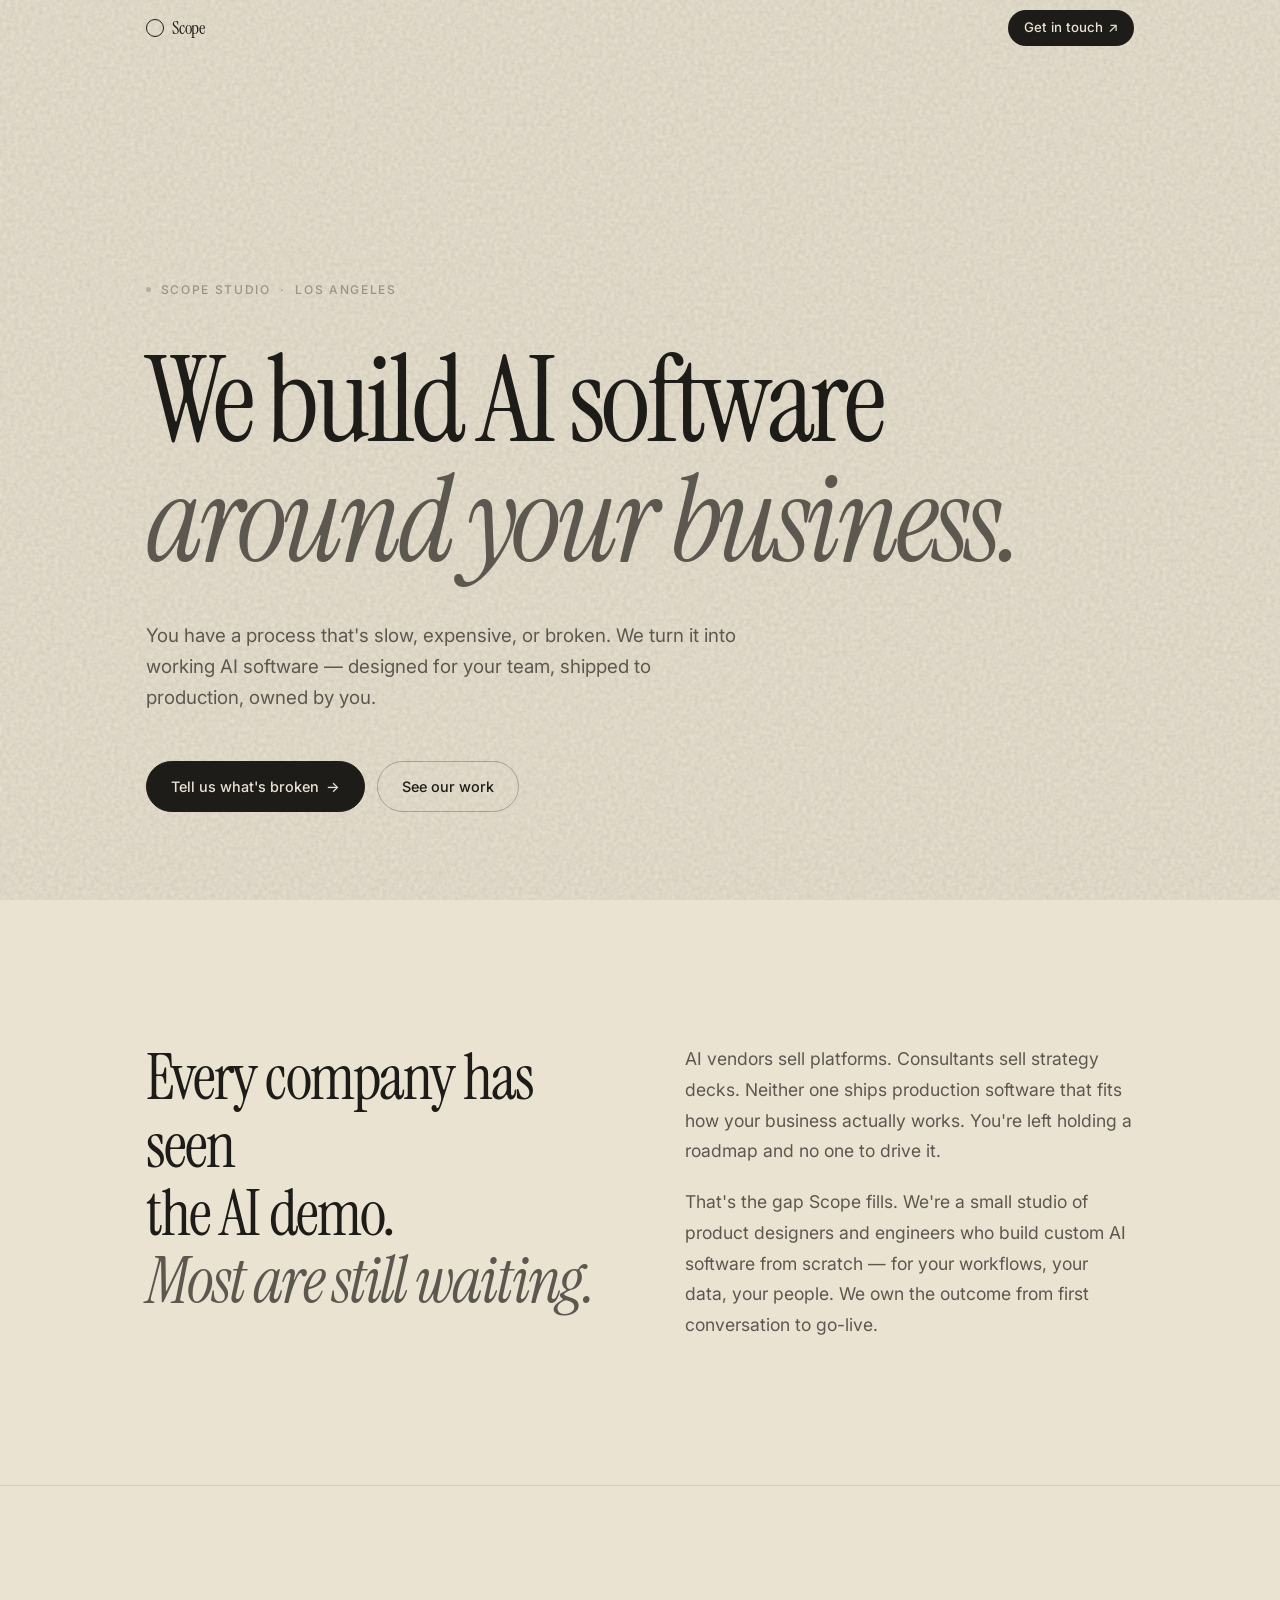
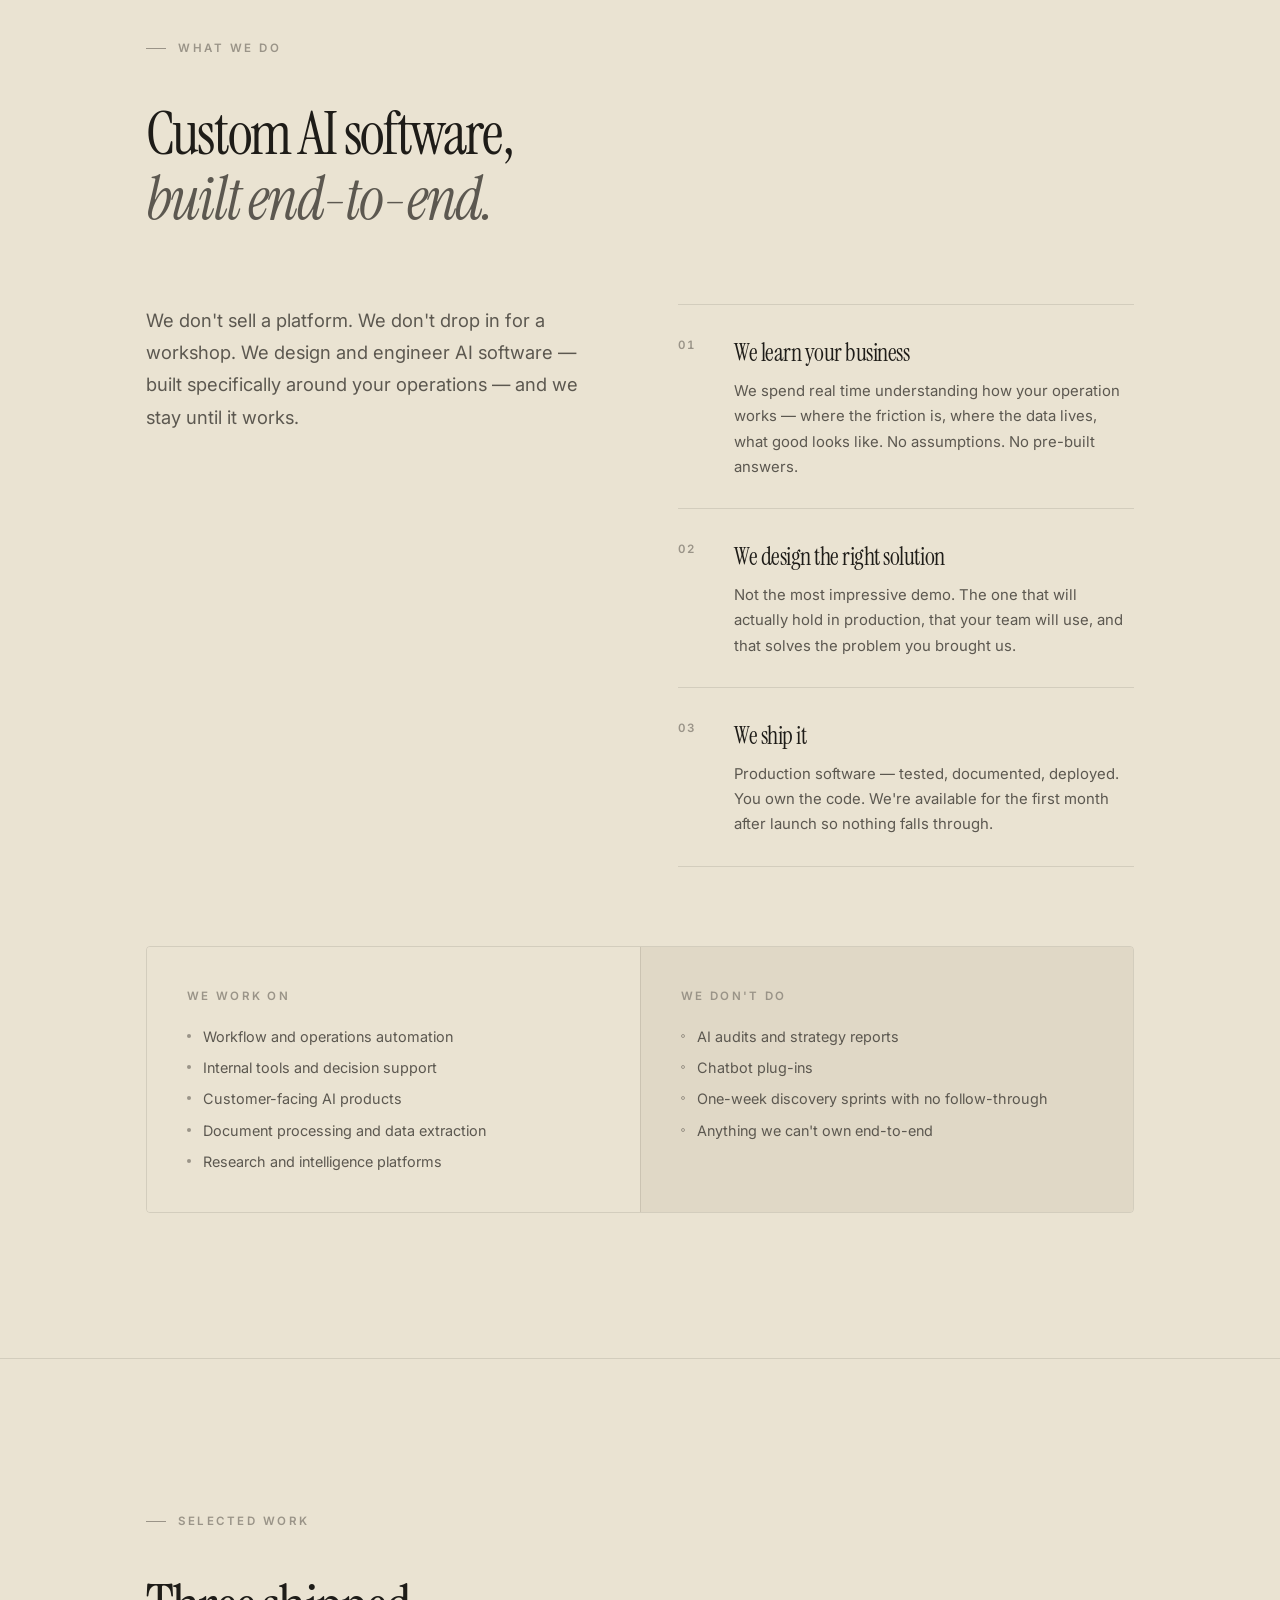
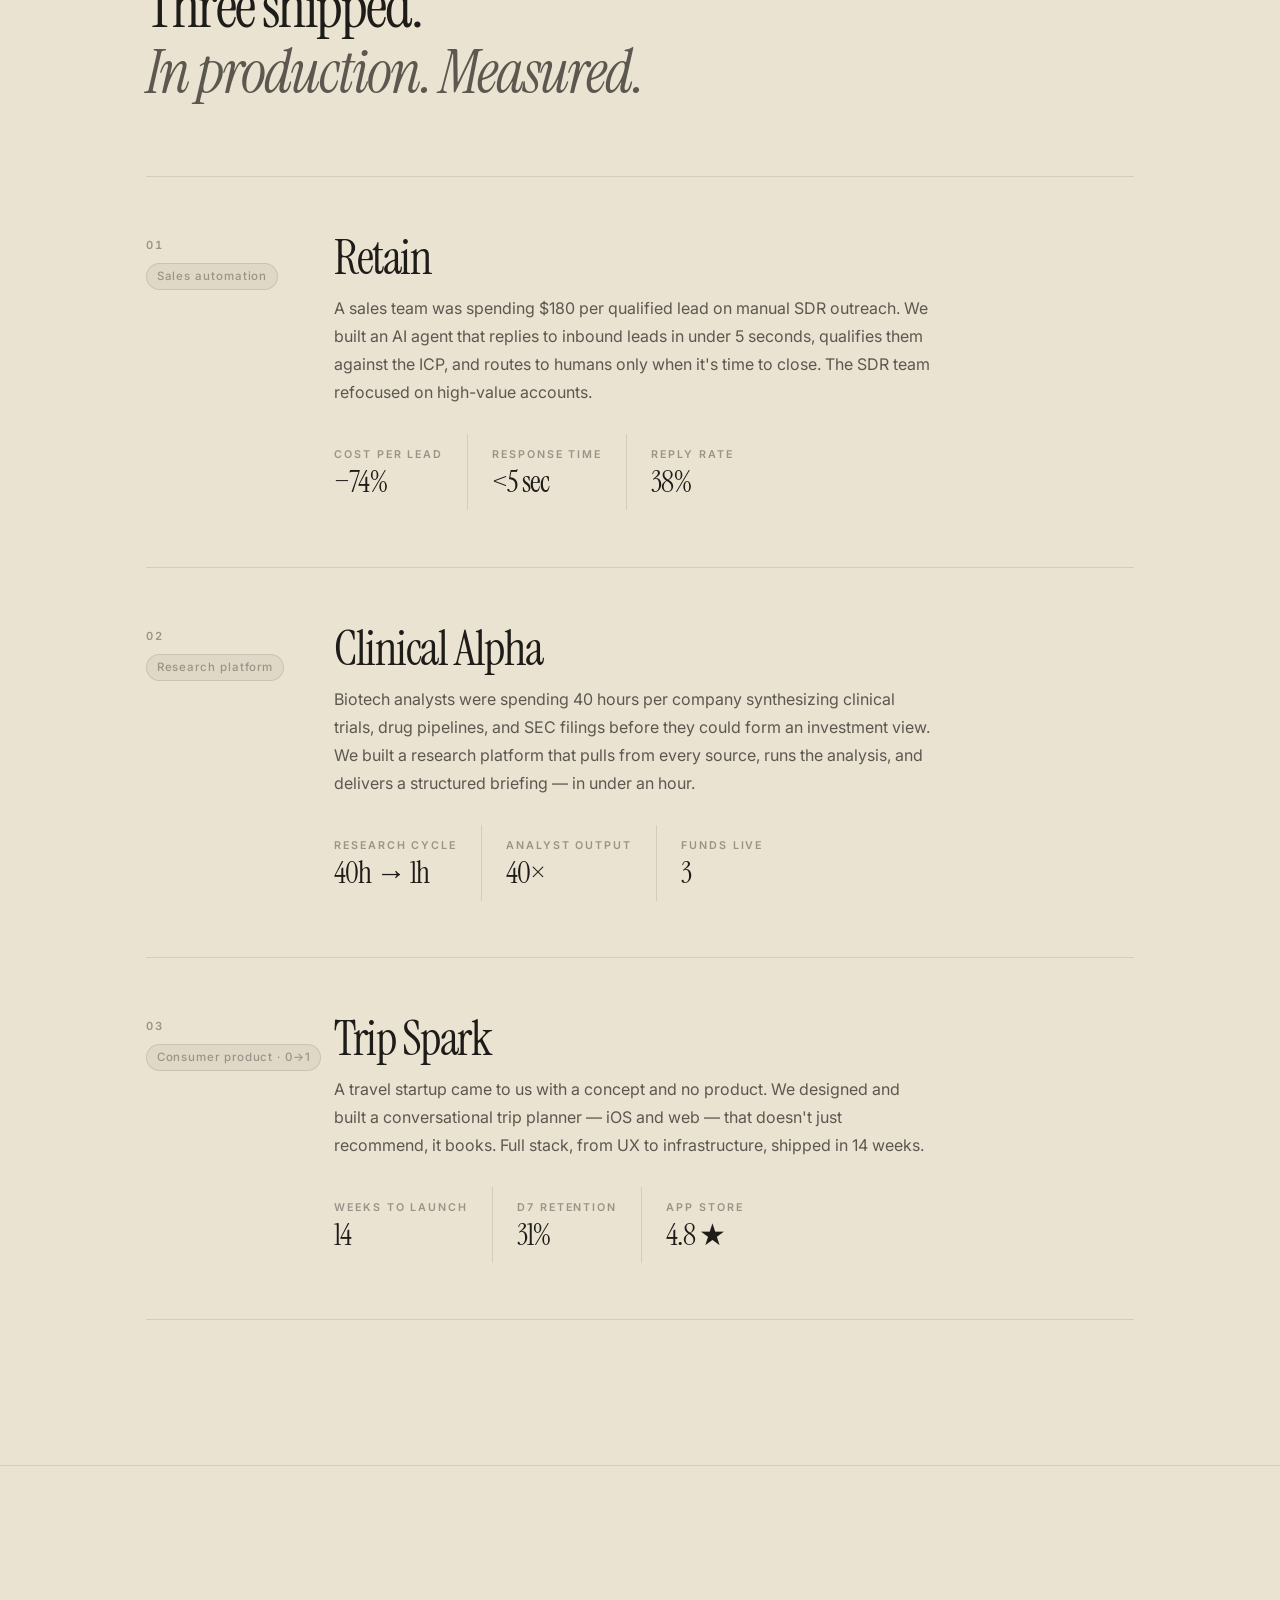
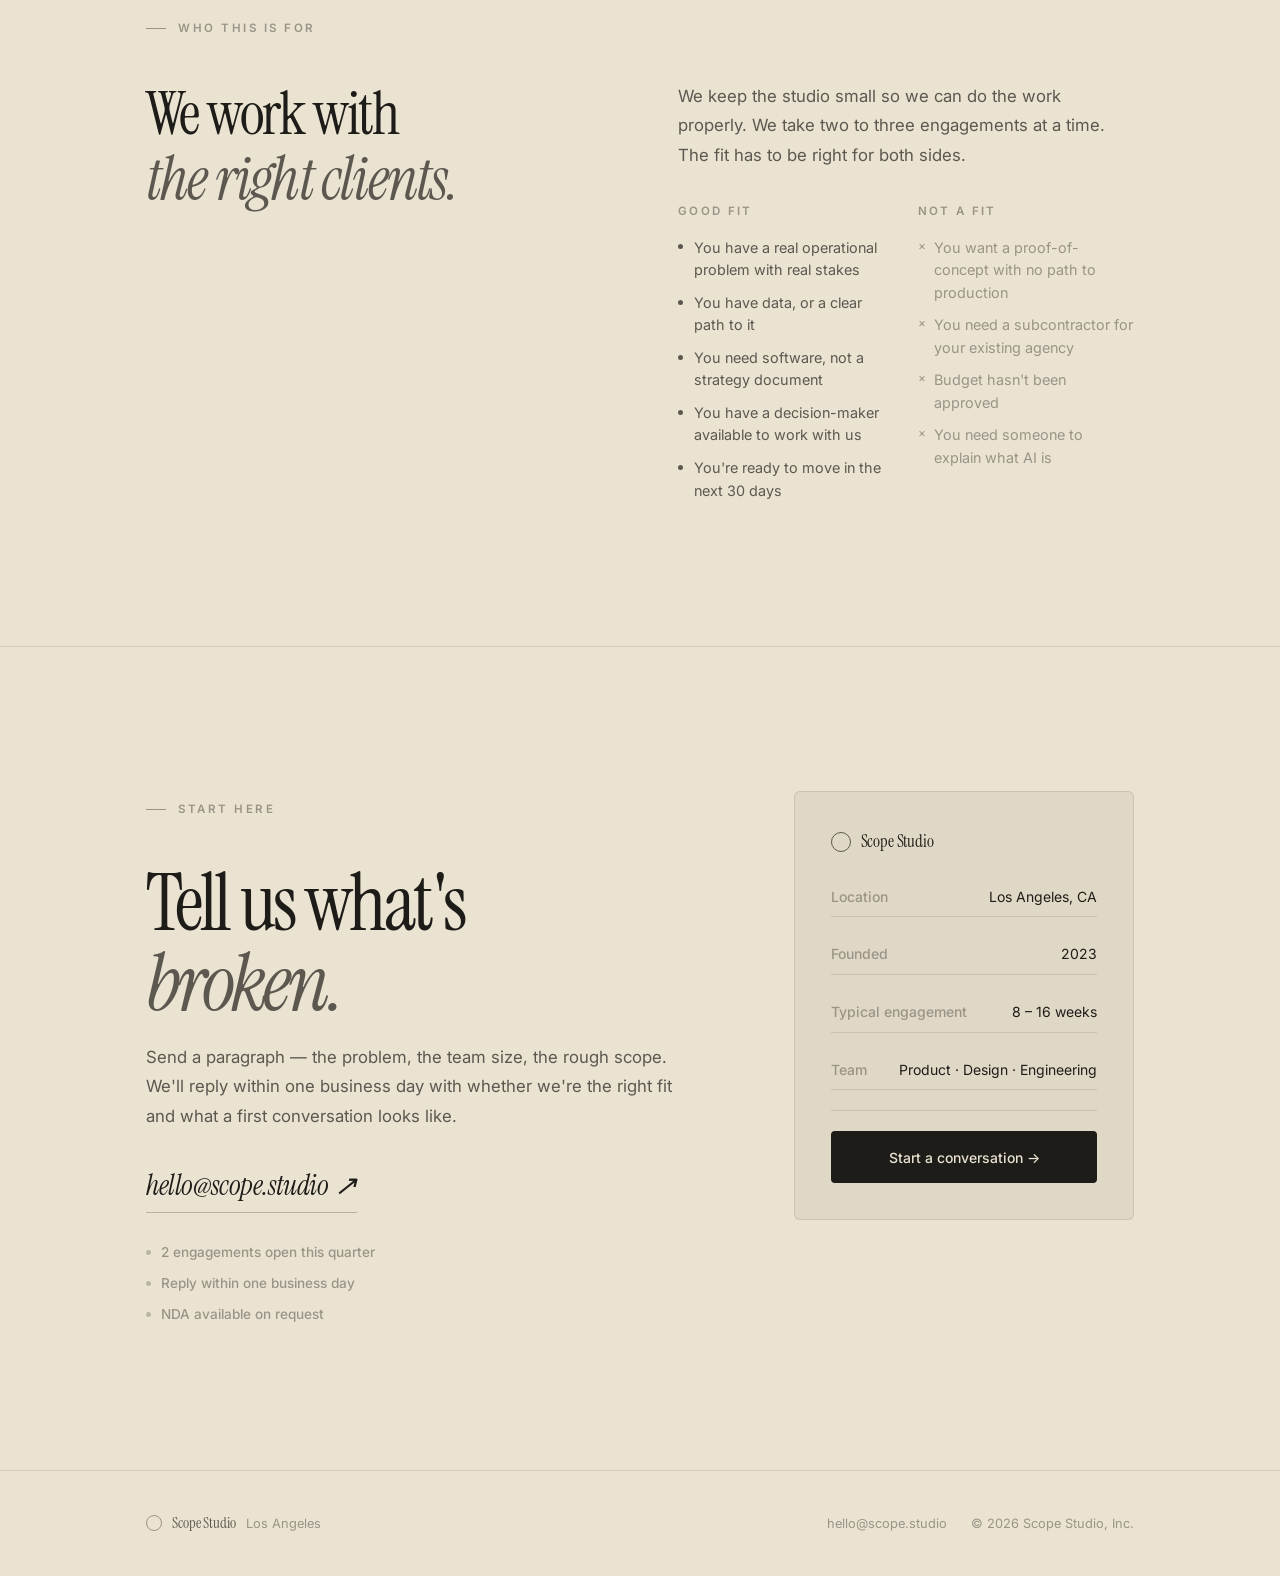
==== commit 65175035: "Rewrite: focused positioning, business-first copy Single offer: custom AI software for businesses wi" ====
--- a/index.html
+++ b/index.html
@@ -3,16 +3,16 @@
 <head>
   <meta charset="UTF-8" />
   <meta name="viewport" content="width=device-width, initial-scale=1.0" />
-  <title>Scope — An AI product studio</title>
-  <meta name="description" content="Scope is an AI product studio in Los Angeles. We build AI products end-to-end, or we embed as senior product leadership inside your team." />
-  <meta property="og:title" content="Scope — An AI product studio" />
-  <meta property="og:description" content="We build AI products end-to-end, or we embed as senior product leadership inside your team." />
+  <title>Scope Studio — Custom AI Software for Business</title>
+  <meta name="description" content="Scope Studio designs and builds custom AI software for companies with real operational problems to solve. From first conversation to production — we own it end-to-end." />
+  <meta property="og:title" content="Scope Studio — Custom AI Software for Business" />
+  <meta property="og:description" content="You have a process that's slow, expensive, or broken. We turn it into working AI software — designed for your team, shipped to production, owned by you." />
   <meta property="og:type" content="website" />
   <meta name="theme-color" content="#EAE3D2" />
 
   <link rel="preconnect" href="https://fonts.googleapis.com" />
   <link rel="preconnect" href="https://fonts.gstatic.com" crossorigin />
-  <link href="https://fonts.googleapis.com/css2?family=Instrument+Serif:ital@0;1&family=Inter:wght@400;500;600&display=swap" rel="stylesheet" />
+  <link href="https://fonts.googleapis.com/css2?family=Instrument+Serif:ital@0;1&family=Inter:opsz,wght@14..32,400;14..32,500;14..32,600&display=swap" rel="stylesheet" />
 
   <link rel="stylesheet" href="style.css" />
 
@@ -20,439 +20,386 @@
 </head>
 <body>
 
-  <!-- ─── NAV ─── -->
+  <!-- NAV -->
   <nav class="nav" id="nav" aria-label="Primary">
     <div class="wrap nav-inner">
-      <a href="#top" class="logo" aria-label="Scope — home">
-        <span class="logo-mark" aria-hidden="true"></span>
-        <span class="logo-word">Scope</span>
+      <a href="#top" class="logo" aria-label="Scope Studio">
+        <span class="logo-ring" aria-hidden="true"></span>
+        <span class="logo-name">Scope</span>
       </a>
-      <div class="nav-links">
-        <a href="#work">Work</a>
-        <a href="#approach">Approach</a>
-        <a href="#contact">Contact</a>
-      </div>
-      <a href="mailto:hello@scope.studio?subject=Hello%20Scope" class="nav-cta">
-        <span>hello@scope.studio</span>
-        <span class="nav-cta-arr" aria-hidden="true">↗</span>
+      <a href="mailto:hello@scope.studio?subject=Project%20inquiry" class="nav-cta">
+        Get in touch
+        <span aria-hidden="true">↗</span>
       </a>
     </div>
   </nav>
 
 
-  <!-- ─── HERO ─── -->
+  <!-- HERO -->
   <header class="hero" id="top">
     <div class="wrap">
-      <div class="hero-meta reveal">
-        <span class="hero-meta-dot" aria-hidden="true"></span>
-        <span>An AI product studio</span>
-        <span class="hero-meta-sep" aria-hidden="true">/</span>
-        <span>Los Angeles</span>
-      </div>
-
-      <h1 class="hero-title reveal">
-        We build AI products<span class="hero-pause">.</span>
-        <em>And the teams that build them.</em>
+      <div class="hero-label reveal">
+        <span class="dot" aria-hidden="true"></span>
+        Scope Studio &nbsp;·&nbsp; Los Angeles
+      </div>
+      <h1 class="hero-h reveal">
+        We build AI software<br/>
+        <em>around your business.</em>
       </h1>
-
       <p class="hero-sub reveal">
-        Two ways in. We own the build, end-to-end — or we step inside your
-        org as senior product leadership. Senior operators, concrete outcomes,
-        no decks.
+        You have a process that's slow, expensive, or broken.
+        We turn it into working AI software — designed for
+        your team, shipped to production, owned by you.
       </p>
-
-      <div class="hero-actions reveal">
-        <a href="mailto:hello@scope.studio?subject=New%20project" class="btn btn-primary">
-          Start a project
-          <span class="arr" aria-hidden="true">→</span>
+      <div class="hero-cta reveal">
+        <a href="mailto:hello@scope.studio?subject=Project%20inquiry" class="btn btn-dark">
+          Tell us what's broken
+          <span aria-hidden="true">→</span>
         </a>
-        <a href="#work" class="btn btn-ghost">
-          See the work
-        </a>
-      </div>
-
-      <div class="hero-stat reveal" aria-label="Availability">
-        <span class="hero-stat-num">2</span>
-        <span class="hero-stat-copy">engagements open<br/>this quarter</span>
+        <a href="#work" class="btn btn-outline">See our work</a>
       </div>
     </div>
   </header>
 
 
-  <!-- ─── MANIFESTO ─── -->
-  <section class="section manifesto" id="about" aria-labelledby="manifesto-h">
-    <div class="wrap manifesto-grid">
-      <p class="section-kicker reveal">
-        <span class="section-num">01</span>
-        <span class="section-label">The studio</span>
-      </p>
-      <div class="manifesto-body">
-        <h2 class="manifesto-title reveal" id="manifesto-h">
-          Most AI work <em>stops at the demo.</em> We take it to production.
+  <!-- THE GAP -->
+  <section class="section gap-section" aria-labelledby="gap-h">
+    <div class="wrap">
+      <div class="gap-grid">
+        <h2 class="gap-h reveal" id="gap-h">
+          Every company has seen<br/>
+          the AI demo.<br/>
+          <em>Most are still waiting.</em>
         </h2>
-        <p class="manifesto-lede reveal">
-          Scope is a small studio of senior product operators, designers and
-          engineers. We've shipped AI into regulated workflows, consumer apps,
-          and internal tools for Fortune 500s and YC companies — on real data,
-          against real constraints, with the bar held all the way to launch.
+        <div class="gap-body">
+          <p class="reveal">
+            AI vendors sell platforms. Consultants sell strategy decks.
+            Neither one ships production software that fits how your
+            business actually works. You're left holding a roadmap and
+            no one to drive it.
+          </p>
+          <p class="reveal">
+            That's the gap Scope fills. We're a small studio of product
+            designers and engineers who build custom AI software from
+            scratch — for your workflows, your data, your people.
+            We own the outcome from first conversation to go-live.
+          </p>
+        </div>
+      </div>
+    </div>
+  </section>
+
+
+  <!-- WHAT WE DO -->
+  <section class="section process-section" id="process" aria-labelledby="process-h">
+    <div class="wrap">
+      <div class="section-kicker reveal">
+        <span>What we do</span>
+      </div>
+      <h2 class="section-h reveal" id="process-h">
+        Custom AI software,<br/>
+        <em>built end-to-end.</em>
+      </h2>
+
+      <div class="process-cols">
+        <p class="process-lead reveal">
+          We don't sell a platform. We don't drop in for a workshop.
+          We design and engineer AI software — built specifically
+          around your operations — and we stay until it works.
         </p>
-        <ul class="manifesto-meta reveal" aria-label="Studio at a glance">
-          <li>
-            <span class="meta-k">Founded</span>
-            <span class="meta-v">2023</span>
+        <ol class="steps reveal">
+          <li class="step">
+            <span class="step-n" aria-hidden="true">01</span>
+            <div>
+              <h3 class="step-title">We learn your business</h3>
+              <p class="step-body">
+                We spend real time understanding how your operation works —
+                where the friction is, where the data lives, what good
+                looks like. No assumptions. No pre-built answers.
+              </p>
+            </div>
           </li>
-          <li>
-            <span class="meta-k">Team</span>
-            <span class="meta-v">10 · LA / NYC / Remote</span>
+          <li class="step">
+            <span class="step-n" aria-hidden="true">02</span>
+            <div>
+              <h3 class="step-title">We design the right solution</h3>
+              <p class="step-body">
+                Not the most impressive demo. The one that will
+                actually hold in production, that your team will use,
+                and that solves the problem you brought us.
+              </p>
+            </div>
           </li>
-          <li>
-            <span class="meta-k">Avg. engagement</span>
-            <span class="meta-v">12 weeks</span>
+          <li class="step">
+            <span class="step-n" aria-hidden="true">03</span>
+            <div>
+              <h3 class="step-title">We ship it</h3>
+              <p class="step-body">
+                Production software — tested, documented, deployed.
+                You own the code. We're available for the first
+                month after launch so nothing falls through.
+              </p>
+            </div>
           </li>
-          <li>
-            <span class="meta-k">Disciplines</span>
-            <span class="meta-v">Product · Design · ML · Engineering</span>
-          </li>
-        </ul>
+        </ol>
+      </div>
+
+      <div class="what-box reveal">
+        <div class="what-col">
+          <h3 class="what-label">We work on</h3>
+          <ul class="what-list">
+            <li>Workflow and operations automation</li>
+            <li>Internal tools and decision support</li>
+            <li>Customer-facing AI products</li>
+            <li>Document processing and data extraction</li>
+            <li>Research and intelligence platforms</li>
+          </ul>
+        </div>
+        <div class="what-col">
+          <h3 class="what-label">We don't do</h3>
+          <ul class="what-list what-list--no">
+            <li>AI audits and strategy reports</li>
+            <li>Chatbot plug-ins</li>
+            <li>One-week discovery sprints with no follow-through</li>
+            <li>Anything we can't own end-to-end</li>
+          </ul>
+        </div>
       </div>
     </div>
   </section>
 
 
-  <!-- ─── SERVICES ─── -->
-  <section class="section services" id="services" aria-labelledby="services-h">
-    <div class="wrap">
-      <p class="section-kicker reveal">
-        <span class="section-num">02</span>
-        <span class="section-label">What we do</span>
-      </p>
-      <h2 class="section-title reveal" id="services-h">
-        Two engagements<span class="accent">.</span>
-        <em>Both owned end-to-end.</em>
-      </h2>
-
-      <div class="svc-grid">
-        <article class="svc reveal">
-          <header class="svc-head">
-            <span class="svc-index">Build</span>
-            <span class="svc-tag">Full-stack AI product</span>
-          </header>
-          <h3 class="svc-title">
-            We take AI <em>from problem to production.</em>
-          </h3>
-          <p class="svc-body">
-            One team — strategy, design, ML, engineering. We move from the
-            first principle to a shipped product on your stack, with your
-            data, under your constraints. You own the code. We own the outcome.
-          </p>
-          <dl class="svc-facts">
-            <div>
-              <dt>Shape</dt>
-              <dd>Fixed-scope sprint · 8–16 weeks</dd>
-            </div>
-            <div>
-              <dt>Team</dt>
-              <dd>PM · Designer · ML · 2× Engineers</dd>
-            </div>
-            <div>
-              <dt>Deliverables</dt>
-              <dd>Production product · Docs · Runway for iteration</dd>
-            </div>
-          </dl>
-          <p class="svc-fit">
-            For founders and teams who know AI belongs inside the product —
-            and need operators who can actually put it there.
-          </p>
-        </article>
-
-        <article class="svc reveal">
-          <header class="svc-head">
-            <span class="svc-index">Embed</span>
-            <span class="svc-tag">Fractional product leadership</span>
-          </header>
-          <h3 class="svc-title">
-            We lead product <em>from inside your team.</em>
-          </h3>
-          <p class="svc-body">
-            A senior operator steps in as your Head of Product. We set
-            strategy, sharpen rituals, unblock engineering, and hand back a
-            team that holds the bar after we're gone. Six weeks to twelve
-            months.
-          </p>
-          <dl class="svc-facts">
-            <div>
-              <dt>Shape</dt>
-              <dd>Retainer · 6 weeks to 12 months</dd>
-            </div>
-            <div>
-              <dt>Team</dt>
-              <dd>Partner-level PM · Advisory bench</dd>
-            </div>
-            <div>
-              <dt>Deliverables</dt>
-              <dd>Strategy · Roadmap · Operating cadence</dd>
-            </div>
-          </dl>
-          <p class="svc-fit">
-            For organizations with real talent but drift — stale roadmap,
-            loose execution. You don't need another advisor.
-          </p>
-        </article>
-      </div>
-    </div>
-  </section>
-
-
-  <!-- ─── APPROACH ─── -->
-  <section class="section approach" id="approach" aria-labelledby="approach-h">
-    <div class="wrap">
-      <p class="section-kicker reveal">
-        <span class="section-num">03</span>
-        <span class="section-label">How we work</span>
-      </p>
-      <h2 class="section-title reveal" id="approach-h">
-        Three phases<span class="accent">.</span>
-        <em>No slide decks.</em>
-      </h2>
-
-      <ol class="steps">
-        <li class="step reveal">
-          <span class="step-num" aria-hidden="true">I</span>
-          <div class="step-body">
-            <h3 class="step-title">Scope</h3>
-            <p class="step-lede">
-              Diagnose the problem. Define success in numbers. Decide what
-              not to build.
-            </p>
-            <p class="step-detail">
-              Two weeks of research, prototyping and hard conversations. By
-              the end, everyone — engineering, design, your CEO — is pointed
-              at the same outcome.
-            </p>
-          </div>
-        </li>
-        <li class="step reveal">
-          <span class="step-num" aria-hidden="true">II</span>
-          <div class="step-body">
-            <h3 class="step-title">Design</h3>
-            <p class="step-lede">
-              Prototype the solution. Prove it holds on real data.
-            </p>
-            <p class="step-detail">
-              We build a functional prototype on your stack — not a Figma.
-              You evaluate against concrete criteria before a single line of
-              production code ships.
-            </p>
-          </div>
-        </li>
-        <li class="step reveal">
-          <span class="step-num" aria-hidden="true">III</span>
-          <div class="step-body">
-            <h3 class="step-title">Ship</h3>
-            <p class="step-lede">
-              Engineer the product. Stay until it holds under load.
-            </p>
-            <p class="step-detail">
-              Production engineering, evals, observability. We hand over
-              running software with the paths to keep improving it — and
-              we're around for the first release after launch.
-            </p>
-          </div>
-        </li>
-      </ol>
-    </div>
-  </section>
-
-
-  <!-- ─── WORK ─── -->
-  <section class="section work" id="work" aria-labelledby="work-h">
-    <div class="wrap">
-      <p class="section-kicker reveal">
-        <span class="section-num">04</span>
-        <span class="section-label">Selected work</span>
-      </p>
-      <h2 class="section-title reveal" id="work-h">
-        Shipped<span class="accent">.</span>
+  <!-- WORK -->
+  <section class="section work-section" id="work" aria-labelledby="work-h">
+    <div class="wrap">
+      <div class="section-kicker reveal">
+        <span>Selected work</span>
+      </div>
+      <h2 class="section-h reveal" id="work-h">
+        Three shipped.<br/>
         <em>In production. Measured.</em>
       </h2>
 
       <ol class="cases">
+
         <li class="case reveal">
-          <div class="case-head">
-            <span class="case-num" aria-hidden="true">01</span>
-            <span class="case-kind">Build · 11 weeks</span>
-          </div>
-          <h3 class="case-title">Retain</h3>
-          <p class="case-lede">
-            An autonomous sales agent that replaced a twelve-person SDR team.
-            We designed the evals, the voice, the fallbacks, and the
-            handoff to humans for the edge cases.
+          <div class="case-meta">
+            <span class="case-n">01</span>
+            <span class="case-type">Sales automation</span>
+          </div>
+          <div class="case-content">
+            <h3 class="case-title">Retain</h3>
+            <p class="case-desc">
+              A sales team was spending $180 per qualified lead on manual
+              SDR outreach. We built an AI agent that replies to inbound
+              leads in under 5 seconds, qualifies them against the ICP,
+              and routes to humans only when it's time to close. The SDR
+              team refocused on high-value accounts.
+            </p>
+            <dl class="case-stats">
+              <div>
+                <dt>Cost per lead</dt>
+                <dd>−74%</dd>
+              </div>
+              <div>
+                <dt>Response time</dt>
+                <dd>&lt;5 sec</dd>
+              </div>
+              <div>
+                <dt>Reply rate</dt>
+                <dd>38%</dd>
+              </div>
+            </dl>
+          </div>
+        </li>
+
+        <li class="case reveal">
+          <div class="case-meta">
+            <span class="case-n">02</span>
+            <span class="case-type">Research platform</span>
+          </div>
+          <div class="case-content">
+            <h3 class="case-title">Clinical Alpha</h3>
+            <p class="case-desc">
+              Biotech analysts were spending 40 hours per company
+              synthesizing clinical trials, drug pipelines, and SEC
+              filings before they could form an investment view. We built
+              a research platform that pulls from every source, runs the
+              analysis, and delivers a structured briefing — in under
+              an hour.
+            </p>
+            <dl class="case-stats">
+              <div>
+                <dt>Research cycle</dt>
+                <dd>40h → 1h</dd>
+              </div>
+              <div>
+                <dt>Analyst output</dt>
+                <dd>40×</dd>
+              </div>
+              <div>
+                <dt>Funds live</dt>
+                <dd>3</dd>
+              </div>
+            </dl>
+          </div>
+        </li>
+
+        <li class="case reveal">
+          <div class="case-meta">
+            <span class="case-n">03</span>
+            <span class="case-type">Consumer product · 0→1</span>
+          </div>
+          <div class="case-content">
+            <h3 class="case-title">Trip Spark</h3>
+            <p class="case-desc">
+              A travel startup came to us with a concept and no product.
+              We designed and built a conversational trip planner — iOS
+              and web — that doesn't just recommend, it books. Full
+              stack, from UX to infrastructure, shipped in 14 weeks.
+            </p>
+            <dl class="case-stats">
+              <div>
+                <dt>Weeks to launch</dt>
+                <dd>14</dd>
+              </div>
+              <div>
+                <dt>D7 retention</dt>
+                <dd>31%</dd>
+              </div>
+              <div>
+                <dt>App Store</dt>
+                <dd>4.8 ★</dd>
+              </div>
+            </dl>
+          </div>
+        </li>
+
+      </ol>
+    </div>
+  </section>
+
+
+  <!-- WHO THIS IS FOR -->
+  <section class="section fit-section" id="fit" aria-labelledby="fit-h">
+    <div class="wrap">
+      <div class="section-kicker reveal">
+        <span>Who this is for</span>
+      </div>
+      <div class="fit-grid">
+        <h2 class="section-h fit-h reveal" id="fit-h">
+          We work with<br/>
+          <em>the right clients.</em>
+        </h2>
+        <div class="fit-body">
+          <p class="fit-intro reveal">
+            We keep the studio small so we can do the work properly.
+            We take two to three engagements at a time. The fit has
+            to be right for both sides.
           </p>
-          <dl class="case-kpis">
-            <div>
-              <dt>Answer time</dt>
-              <dd><strong>&lt;5s</strong></dd>
+          <div class="fit-cols reveal">
+            <div class="fit-col">
+              <h3 class="fit-col-h">Good fit</h3>
+              <ul class="fit-list fit-list--yes">
+                <li>You have a real operational problem with real stakes</li>
+                <li>You have data, or a clear path to it</li>
+                <li>You need software, not a strategy document</li>
+                <li>You have a decision-maker available to work with us</li>
+                <li>You're ready to move in the next 30 days</li>
+              </ul>
             </div>
-            <div>
-              <dt>Reply rate</dt>
-              <dd><strong>38%</strong></dd>
+            <div class="fit-col">
+              <h3 class="fit-col-h">Not a fit</h3>
+              <ul class="fit-list fit-list--no">
+                <li>You want a proof-of-concept with no path to production</li>
+                <li>You need a subcontractor for your existing agency</li>
+                <li>Budget hasn't been approved</li>
+                <li>You need someone to explain what AI is</li>
+              </ul>
             </div>
-            <div>
-              <dt>Cost / lead</dt>
-              <dd><strong>−74%</strong></dd>
-            </div>
-          </dl>
-        </li>
-
-        <li class="case reveal">
-          <div class="case-head">
-            <span class="case-num" aria-hidden="true">02</span>
-            <span class="case-kind">Build · 16 weeks</span>
-          </div>
-          <h3 class="case-title">Clinical Alpha</h3>
-          <p class="case-lede">
-            A multi-agent research platform for biotech investors. Deep
-            literature review, filings analysis and drug-pipeline synthesis —
-            condensed to a single briefing a partner can actually use.
+          </div>
+        </div>
+      </div>
+    </div>
+  </section>
+
+
+  <!-- CONTACT -->
+  <section class="section contact-section" id="contact" aria-labelledby="contact-h">
+    <div class="wrap">
+      <div class="contact-inner">
+        <div class="contact-text">
+          <div class="section-kicker reveal"><span>Start here</span></div>
+          <h2 class="contact-h reveal" id="contact-h">
+            Tell us what's<br/>
+            <em>broken.</em>
+          </h2>
+          <p class="contact-sub reveal">
+            Send a paragraph — the problem, the team size, the rough
+            scope. We'll reply within one business day with whether
+            we're the right fit and what a first conversation looks like.
           </p>
-          <dl class="case-kpis">
-            <div>
-              <dt>Analyst throughput</dt>
-              <dd><strong>40×</strong></dd>
-            </div>
-            <div>
-              <dt>Funds deployed</dt>
-              <dd><strong>3</strong></dd>
-            </div>
-            <div>
-              <dt>Cycle time</dt>
-              <dd><strong>40h → 1h</strong></dd>
-            </div>
-          </dl>
-        </li>
-
-        <li class="case reveal">
-          <div class="case-head">
-            <span class="case-num" aria-hidden="true">03</span>
-            <span class="case-kind">Build · 14 weeks</span>
-          </div>
-          <h3 class="case-title">Trip Spark</h3>
-          <p class="case-lede">
-            A consumer travel planner, 0 → 1. Conversational planner that
-            doesn't just suggest — it reserves. Shipped iOS and web with a
-            booking flow behind a single chat.
-          </p>
-          <dl class="case-kpis">
-            <div>
-              <dt>Time to launch</dt>
-              <dd><strong>14 wks</strong></dd>
-            </div>
-            <div>
-              <dt>D7 retention</dt>
-              <dd><strong>31%</strong></dd>
-            </div>
-            <div>
-              <dt>App Store rating</dt>
-              <dd><strong>4.8</strong></dd>
-            </div>
-          </dl>
-        </li>
-      </ol>
+          <a href="mailto:hello@scope.studio?subject=Project%20inquiry" class="contact-email reveal">
+            hello@scope.studio
+            <span aria-hidden="true">↗</span>
+          </a>
+          <ul class="contact-details reveal">
+            <li>
+              <span class="dot" aria-hidden="true"></span>
+              2 engagements open this quarter
+            </li>
+            <li>
+              <span class="dot" aria-hidden="true"></span>
+              Reply within one business day
+            </li>
+            <li>
+              <span class="dot" aria-hidden="true"></span>
+              NDA available on request
+            </li>
+          </ul>
+        </div>
+        <div class="contact-card reveal">
+          <div class="card-head">
+            <span class="card-ring" aria-hidden="true"></span>
+            <span class="card-name">Scope Studio</span>
+          </div>
+          <div class="card-line">
+            <span class="card-k">Location</span>
+            <span>Los Angeles, CA</span>
+          </div>
+          <div class="card-line">
+            <span class="card-k">Founded</span>
+            <span>2023</span>
+          </div>
+          <div class="card-line">
+            <span class="card-k">Typical engagement</span>
+            <span>8 – 16 weeks</span>
+          </div>
+          <div class="card-line">
+            <span class="card-k">Team</span>
+            <span>Product · Design · Engineering</span>
+          </div>
+          <div class="card-divider" aria-hidden="true"></div>
+          <a href="mailto:hello@scope.studio?subject=Project%20inquiry" class="card-btn">
+            Start a conversation →
+          </a>
+        </div>
+      </div>
     </div>
   </section>
 
 
-  <!-- ─── PRINCIPLES ─── -->
-  <section class="section principles" aria-labelledby="principles-h">
-    <div class="wrap">
-      <p class="section-kicker reveal">
-        <span class="section-num">05</span>
-        <span class="section-label">What we believe</span>
-      </p>
-      <h2 class="section-title reveal" id="principles-h">
-        A short list<span class="accent">.</span>
-        <em>We keep to it.</em>
-      </h2>
-
-      <ol class="beliefs">
-        <li class="belief reveal">
-          <span class="belief-num" aria-hidden="true">01</span>
-          <h3 class="belief-title">Ship, or it didn't happen.</h3>
-          <p>Strategy is an artifact of shipping. Nothing counts until it's live and measured.</p>
-        </li>
-        <li class="belief reveal">
-          <span class="belief-num" aria-hidden="true">02</span>
-          <h3 class="belief-title">The model is not the product.</h3>
-          <p>Most of the work — evals, UX, failure modes, handoffs — is everything around the model.</p>
-        </li>
-        <li class="belief reveal">
-          <span class="belief-num" aria-hidden="true">03</span>
-          <h3 class="belief-title">Specificity beats scale.</h3>
-          <p>A real problem, bounded tightly, beats a generic platform every time. We build for the domain.</p>
-        </li>
-        <li class="belief reveal">
-          <span class="belief-num" aria-hidden="true">04</span>
-          <h3 class="belief-title">Fewer, sharper, owned.</h3>
-          <p>We run a small practice on purpose. One team per client. Senior on every call.</p>
-        </li>
-      </ol>
-    </div>
-  </section>
-
-
-  <!-- ─── CONTACT ─── -->
-  <section class="section contact" id="contact" aria-labelledby="contact-h">
-    <div class="wrap contact-wrap">
-      <p class="section-kicker reveal">
-        <span class="section-num">06</span>
-        <span class="section-label">Next</span>
-      </p>
-      <h2 class="contact-title reveal" id="contact-h">
-        Tell us what you're <em>trying to ship.</em>
-      </h2>
-      <p class="contact-body reveal">
-        Send a paragraph or a PRD — whatever's closest at hand. We'll reply
-        within one business day with a read, a fit, and a proposed shape.
-      </p>
-      <a href="mailto:hello@scope.studio?subject=Hello%20Scope" class="contact-email reveal">
-        hello@scope.studio
-        <span class="contact-arr" aria-hidden="true">↗</span>
-      </a>
-      <ul class="contact-meta reveal">
-        <li><span class="dot" aria-hidden="true"></span> 2 seats open this quarter</li>
-        <li><span class="dot" aria-hidden="true"></span> Reply within 24 hours</li>
-        <li><span class="dot" aria-hidden="true"></span> NDA on request</li>
-      </ul>
-    </div>
-  </section>
-
-
-  <!-- ─── FOOTER ─── -->
+  <!-- FOOTER -->
   <footer class="footer">
     <div class="wrap footer-inner">
-      <div class="footer-brand">
-        <span class="footer-mark" aria-hidden="true"></span>
-        <span class="footer-word">Scope</span>
-      </div>
-      <div class="footer-cols">
-        <div class="footer-col">
-          <span class="footer-k">Studio</span>
-          <span>Los Angeles</span>
-          <span>New York</span>
-        </div>
-        <div class="footer-col">
-          <span class="footer-k">Contact</span>
-          <a href="mailto:hello@scope.studio">hello@scope.studio</a>
-        </div>
-        <div class="footer-col">
-          <span class="footer-k">Elsewhere</span>
-          <a href="https://read.cv" rel="noopener">Read.cv</a>
-          <a href="https://linkedin.com" rel="noopener">LinkedIn</a>
-        </div>
-      </div>
-      <div class="footer-meta">
+      <div class="footer-left">
+        <span class="footer-ring" aria-hidden="true"></span>
+        <span class="footer-name">Scope Studio</span>
+        <span class="footer-city">Los Angeles</span>
+      </div>
+      <div class="footer-right">
+        <a href="mailto:hello@scope.studio">hello@scope.studio</a>
         <span>© <span id="year">2026</span> Scope Studio, Inc.</span>
-        <span>An AI product studio.</span>
       </div>
     </div>
   </footer>
--- a/style.css
+++ b/style.css
@@ -1,24 +1,24 @@
 /* ============================================================
-   SCOPE — Studio
+   SCOPE STUDIO
    Instrument Serif · Inter · Paper & Charcoal
    Mobile-first
    ============================================================ */
 
 :root {
   --paper:      #EAE3D2;
-  --paper-deep: #E2DAC5;
+  --paper-dark: #E0D8C6;
   --ink:        #1E1C18;
   --ink-mid:    #5C5850;
   --ink-soft:   #9A9488;
-  --rule:       rgba(30, 28, 24, 0.12);
-
-  --wrap-max:   1080px;
-  --gutter:     clamp(1.25rem, 5vw, 3rem);
+  --rule:       rgba(30, 28, 24, 0.11);
+
+  --wrap:       1100px;
+  --gap:        clamp(1.5rem, 5vw, 3.5rem);
 
   --ease:       cubic-bezier(0.22, 1, 0.36, 1);
-  --dur-fast:   180ms;
-  --dur-mid:    400ms;
-  --dur-slow:   700ms;
+  --fast:       160ms;
+  --mid:        360ms;
+  --slow:       640ms;
 }
 
 /* ─── RESET ─── */
@@ -28,7 +28,6 @@
   scroll-behavior: smooth;
   -webkit-font-smoothing: antialiased;
   -moz-osx-font-smoothing: grayscale;
-  text-rendering: optimizeLegibility;
 }
 
 body {
@@ -37,119 +36,67 @@
   line-height: 1.65;
   color: var(--ink);
   background: var(--paper);
-  min-height: 100vh;
   overflow-x: hidden;
-  position: relative;
-}
-
-/* Paper grain */
+}
+
 body::before {
   content: '';
   position: fixed;
   inset: 0;
-  background-image: url("data:image/svg+xml;utf8,<svg viewBox='0 0 320 320' xmlns='http://www.w3.org/2000/svg'><filter id='n'><feTurbulence type='fractalNoise' baseFrequency='0.72' numOctaves='4' stitchTiles='stitch'/><feColorMatrix values='0 0 0 0 0.12 0 0 0 0 0.11 0 0 0 0 0.09 0 0 0 0.5 0'/></filter><rect width='100%25' height='100%25' filter='url(%23n)'/></svg>");
+  background-image: url("data:image/svg+xml;utf8,<svg viewBox='0 0 300 300' xmlns='http://www.w3.org/2000/svg'><filter id='n'><feTurbulence type='fractalNoise' baseFrequency='0.75' numOctaves='4' stitchTiles='stitch'/><feColorMatrix values='0 0 0 0 0.12 0 0 0 0 0.11 0 0 0 0 0.09 0 0 0 0.5 0'/></filter><rect width='100%25' height='100%25' filter='url(%23n)'/></svg>");
   mix-blend-mode: multiply;
-  opacity: 0.38;
+  opacity: 0.35;
   pointer-events: none;
   z-index: 0;
 }
 
-main, nav, section, header, footer, article { position: relative; z-index: 1; }
+nav, header, section, footer, main { position: relative; z-index: 1; }
 
 a { color: inherit; text-decoration: none; }
-ol, ul { list-style: none; }
-button { font-family: inherit; cursor: pointer; border: none; background: none; color: inherit; }
+ul, ol { list-style: none; }
 ::selection { background: var(--ink); color: var(--paper); }
-
-/* ─── TYPE ─── */
-h1, h2, h3, h4 {
-  font-family: 'Instrument Serif', Georgia, serif;
-  font-weight: 400;
-  line-height: 1.06;
-  letter-spacing: -0.02em;
-  color: var(--ink);
-}
-
-em {
-  font-style: italic;
-  font-family: 'Instrument Serif', Georgia, serif;
-}
 
 /* ─── LAYOUT ─── */
 .wrap {
   width: 100%;
-  max-width: var(--wrap-max);
+  max-width: var(--wrap);
   margin: 0 auto;
-  padding: 0 var(--gutter);
-  position: relative;
-  z-index: 1;
+  padding: 0 var(--gap);
 }
 
 .section {
-  padding: clamp(4rem, 12vw, 8rem) 0;
-}
-
-/* ─── SECTION KICKER ─── */
-.section-kicker {
-  display: flex;
-  align-items: center;
-  gap: 0.75rem;
-  margin-bottom: clamp(2rem, 5vw, 3rem);
-  font-size: 0.72rem;
-  font-weight: 600;
-  letter-spacing: 0.2em;
-  text-transform: uppercase;
-  color: var(--ink-soft);
-}
-
-.section-num {
-  color: var(--ink-mid);
-  font-variant-numeric: tabular-nums;
-}
-
-.section-kicker::after {
-  content: '';
-  flex: 1;
-  height: 1px;
-  background: var(--rule);
-  max-width: 40px;
-}
-
-.section-title {
-  font-size: clamp(2rem, 6vw, 3.5rem);
-  letter-spacing: -0.03em;
-  max-width: 22ch;
-  margin-bottom: clamp(2.5rem, 6vw, 4rem);
-}
-
-.section-title em {
-  display: block;
-  color: var(--ink-mid);
-}
-
-.accent {
-  color: var(--ink-mid);
-}
-
+  padding: clamp(5rem, 13vw, 9rem) 0;
+  border-top: 1px solid var(--rule);
+}
+
+/* ─── TYPE HELPERS ─── */
+.serif { font-family: 'Instrument Serif', Georgia, serif; }
+
+em {
+  font-family: 'Instrument Serif', Georgia, serif;
+  font-style: italic;
+}
 
 /* ─── NAV ─── */
 .nav {
   position: fixed;
-  top: 0; left: 0; right: 0;
+  inset: 0 0 auto 0;
   z-index: 100;
-  padding: 0;
+  height: 56px;
+  display: flex;
+  align-items: center;
 }
 
 .nav::before {
   content: '';
   position: absolute;
   inset: 0;
-  background: rgba(234, 227, 210, 0.9);
-  backdrop-filter: blur(16px);
-  -webkit-backdrop-filter: blur(16px);
+  background: rgba(234, 227, 210, 0.88);
+  backdrop-filter: blur(14px);
+  -webkit-backdrop-filter: blur(14px);
   border-bottom: 1px solid transparent;
   opacity: 0;
-  transition: opacity var(--dur-mid) var(--ease), border-color var(--dur-mid) var(--ease);
+  transition: opacity var(--mid) var(--ease), border-color var(--mid) var(--ease);
   pointer-events: none;
   z-index: -1;
 }
@@ -163,81 +110,54 @@
   display: flex;
   align-items: center;
   justify-content: space-between;
-  height: 60px;
-  gap: 1rem;
+  width: 100%;
 }
 
 /* Logo */
 .logo {
   display: flex;
   align-items: center;
-  gap: 0.55rem;
+  gap: 0.5rem;
+}
+
+.logo-ring {
+  display: block;
+  width: 18px;
+  height: 18px;
+  border-radius: 50%;
+  border: 1.5px solid currentColor;
   flex-shrink: 0;
-}
-
-.logo-mark {
-  width: 20px;
-  height: 20px;
-  border-radius: 50%;
-  border: 1.5px solid var(--ink);
-  transition: transform var(--dur-fast) var(--ease);
-}
-
-.logo:hover .logo-mark {
-  transform: scale(1.12);
-}
-
-.logo-word {
+  color: var(--ink);
+  transition: transform var(--fast) var(--ease);
+}
+
+.logo:hover .logo-ring { transform: scale(1.15); }
+
+.logo-name {
   font-family: 'Instrument Serif', serif;
-  font-size: 1.2rem;
-  letter-spacing: -0.02em;
-  color: var(--ink);
-}
-
-/* Nav links */
-.nav-links {
-  display: none;
-  align-items: center;
-  gap: 2rem;
-}
-
-.nav-links a {
-  font-size: 0.875rem;
-  font-weight: 500;
-  color: var(--ink-mid);
-  transition: color var(--dur-fast) var(--ease);
-}
-
-.nav-links a:hover { color: var(--ink); }
+  font-size: 1.15rem;
+  letter-spacing: -0.01em;
+  color: var(--ink);
+}
 
 /* Nav CTA */
 .nav-cta {
   display: flex;
   align-items: center;
   gap: 0.3rem;
-  font-size: 0.82rem;
+  font-size: 0.83rem;
   font-weight: 500;
   color: var(--ink);
-  padding: 0.5rem 1.1rem;
-  border: 1px solid rgba(30, 28, 24, 0.3);
-  border-radius: 999px;
-  transition: background var(--dur-fast) var(--ease), border-color var(--dur-fast) var(--ease);
-  white-space: nowrap;
-}
-
-.nav-cta:hover {
   background: var(--ink);
   color: var(--paper);
-  border-color: var(--ink);
-}
-
-.nav-cta-arr {
-  font-size: 0.8rem;
-  opacity: 0.7;
-}
-
-@media (min-width: 700px) {
-  .nav-links { display: flex; }
+  padding: 0.45rem 1rem;
+  border-radius: 999px;
+  transition: background var(--fast) var(--ease), transform var(--fast) var(--ease);
+}
+
+.nav-cta:hover {
+  background: #000;
+  transform: translateY(-1px);
 }
 
 
@@ -247,14 +167,15 @@
   display: flex;
   flex-direction: column;
   justify-content: flex-end;
-  padding: clamp(6rem, 20vw, 10rem) 0 clamp(3rem, 8vw, 5rem);
-}
-
-.hero-meta {
+  padding-top: 4rem;
+  padding-bottom: clamp(3rem, 8vw, 5.5rem);
+}
+
+.hero-label {
   display: flex;
   align-items: center;
   gap: 0.6rem;
-  font-size: 0.78rem;
+  font-size: 0.75rem;
   font-weight: 500;
   letter-spacing: 0.14em;
   text-transform: uppercase;
@@ -262,72 +183,33 @@
   margin-bottom: clamp(1.5rem, 4vw, 2.5rem);
 }
 
-.hero-meta-dot {
-  width: 6px;
-  height: 6px;
-  border-radius: 50%;
-  background: var(--ink-mid);
-  flex-shrink: 0;
-}
-
-.hero-meta-sep { opacity: 0.35; }
-
-.hero-title {
-  font-size: clamp(2.75rem, 11vw, 7rem);
-  line-height: 1;
-  letter-spacing: -0.04em;
-  max-width: 14ch;
-  margin-bottom: clamp(1.5rem, 4vw, 2.5rem);
-}
-
-.hero-title em {
+.hero-h {
+  font-family: 'Instrument Serif', Georgia, serif;
+  font-size: clamp(2.8rem, 11vw, 7.5rem);
+  font-weight: 400;
+  line-height: 1.0;
+  letter-spacing: -0.035em;
+  color: var(--ink);
+  margin-bottom: clamp(1.5rem, 3.5vw, 2.5rem);
+}
+
+.hero-h em {
   display: block;
   color: var(--ink-mid);
-  margin-top: 0.04em;
-}
-
-.hero-pause {
-  color: var(--ink-mid);
 }
 
 .hero-sub {
-  font-size: clamp(1rem, 2.5vw, 1.2rem);
-  line-height: 1.6;
-  color: var(--ink-mid);
-  max-width: 46ch;
+  font-size: clamp(1rem, 2.2vw, 1.175rem);
+  line-height: 1.65;
+  color: var(--ink-mid);
+  max-width: 50ch;
   margin-bottom: clamp(2rem, 5vw, 3rem);
 }
 
-.hero-actions {
+.hero-cta {
   display: flex;
   flex-wrap: wrap;
   gap: 0.75rem;
-  margin-bottom: clamp(2.5rem, 7vw, 5rem);
-}
-
-/* Stat */
-.hero-stat {
-  display: inline-flex;
-  align-items: baseline;
-  gap: 0.75rem;
-  padding-top: 1.5rem;
-  border-top: 1px solid var(--rule);
-  max-width: 320px;
-}
-
-.hero-stat-num {
-  font-family: 'Instrument Serif', serif;
-  font-size: 2.75rem;
-  letter-spacing: -0.04em;
-  line-height: 1;
-  color: var(--ink);
-}
-
-.hero-stat-copy {
-  font-size: 0.82rem;
-  line-height: 1.4;
-  color: var(--ink-mid);
-  font-weight: 500;
 }
 
 
@@ -335,611 +217,679 @@
 .btn {
   display: inline-flex;
   align-items: center;
-  gap: 0.5rem;
+  gap: 0.45rem;
   font-family: 'Inter', sans-serif;
   font-size: 0.9rem;
   font-weight: 500;
   padding: 0.8rem 1.5rem;
   border-radius: 999px;
-  transition: background var(--dur-fast) var(--ease),
-              color var(--dur-fast) var(--ease),
-              transform var(--dur-fast) var(--ease),
-              border-color var(--dur-fast) var(--ease);
   white-space: nowrap;
-}
-
-.btn .arr {
-  display: inline-block;
-  transition: transform var(--dur-fast) var(--ease);
-}
-
-.btn:hover .arr { transform: translateX(3px); }
-
-.btn-primary {
+  transition: background var(--fast) var(--ease),
+              color var(--fast) var(--ease),
+              border-color var(--fast) var(--ease),
+              transform var(--fast) var(--ease);
+}
+
+.btn-dark {
   background: var(--ink);
   color: var(--paper);
   border: 1px solid var(--ink);
 }
 
-.btn-primary:hover {
+.btn-dark:hover {
   background: #000;
   border-color: #000;
   transform: translateY(-1px);
 }
 
-.btn-ghost {
+.btn-outline {
   background: transparent;
   color: var(--ink);
-  border: 1px solid rgba(30, 28, 24, 0.25);
-}
-
-.btn-ghost:hover {
-  background: rgba(30, 28, 24, 0.06);
-  border-color: rgba(30, 28, 24, 0.4);
-}
-
-
-/* ─── MANIFESTO ─── */
-.manifesto {
-  border-top: 1px solid var(--rule);
-}
-
-.manifesto-grid {
+  border: 1px solid rgba(30, 28, 24, 0.28);
+}
+
+.btn-outline:hover {
+  border-color: var(--ink);
+  background: rgba(30, 28, 24, 0.05);
+}
+
+
+/* ─── SECTION KICKER ─── */
+.section-kicker {
+  display: inline-flex;
+  align-items: center;
+  gap: 0.75rem;
+  font-size: 0.72rem;
+  font-weight: 600;
+  letter-spacing: 0.22em;
+  text-transform: uppercase;
+  color: var(--ink-soft);
+  margin-bottom: clamp(1.75rem, 4vw, 2.75rem);
+}
+
+.section-kicker::before {
+  content: '';
+  display: inline-block;
+  width: 20px;
+  height: 1px;
+  background: var(--ink-soft);
+  flex-shrink: 0;
+}
+
+.section-h {
+  font-family: 'Instrument Serif', Georgia, serif;
+  font-size: clamp(2rem, 5.5vw, 3.75rem);
+  font-weight: 400;
+  line-height: 1.08;
+  letter-spacing: -0.03em;
+  color: var(--ink);
+  margin-bottom: clamp(2.5rem, 6vw, 4.5rem);
+}
+
+.section-h em {
+  color: var(--ink-mid);
+}
+
+
+/* ─── GAP SECTION ─── */
+.gap-section { border-top: none; }
+
+.gap-grid {
   display: grid;
   grid-template-columns: 1fr;
-  gap: clamp(2rem, 5vw, 3rem);
-}
+  gap: clamp(2rem, 5vw, 4rem);
+}
+
+.gap-h {
+  font-family: 'Instrument Serif', Georgia, serif;
+  font-size: clamp(2.2rem, 6vw, 4rem);
+  font-weight: 400;
+  line-height: 1.06;
+  letter-spacing: -0.03em;
+}
+
+.gap-h em { color: var(--ink-mid); }
+
+.gap-body {
+  display: flex;
+  flex-direction: column;
+  gap: 1.25rem;
+}
+
+.gap-body p {
+  font-size: clamp(0.97rem, 1.8vw, 1.1rem);
+  line-height: 1.75;
+  color: var(--ink-mid);
+  max-width: 54ch;
+}
+
+@media (min-width: 820px) {
+  .gap-grid {
+    grid-template-columns: 1fr 1fr;
+    align-items: start;
+    gap: clamp(3rem, 7vw, 7rem);
+  }
+  .gap-body p { max-width: 46ch; }
+}
+
+
+/* ─── PROCESS ─── */
+.process-cols {
+  display: grid;
+  grid-template-columns: 1fr;
+  gap: clamp(2.5rem, 6vw, 5rem);
+  margin-bottom: clamp(3rem, 7vw, 5rem);
+}
+
+.process-lead {
+  font-size: clamp(1rem, 2vw, 1.15rem);
+  line-height: 1.75;
+  color: var(--ink-mid);
+  max-width: 48ch;
+}
+
+.steps {
+  display: flex;
+  flex-direction: column;
+  gap: 0;
+}
+
+.step {
+  display: grid;
+  grid-template-columns: 2.25rem 1fr;
+  gap: 1.25rem;
+  padding: clamp(1.25rem, 3.5vw, 1.75rem) 0;
+  border-bottom: 1px solid var(--rule);
+}
+
+.step:first-child { border-top: 1px solid var(--rule); }
+
+.step-n {
+  font-size: 0.72rem;
+  font-weight: 600;
+  letter-spacing: 0.14em;
+  color: var(--ink-soft);
+  padding-top: 0.2rem;
+  font-variant-numeric: tabular-nums;
+}
+
+.step-title {
+  font-family: 'Instrument Serif', serif;
+  font-size: clamp(1.2rem, 2.5vw, 1.5rem);
+  font-weight: 400;
+  letter-spacing: -0.02em;
+  color: var(--ink);
+  margin-bottom: 0.4rem;
+}
+
+.step-body {
+  font-size: 0.93rem;
+  line-height: 1.7;
+  color: var(--ink-mid);
+}
+
+@media (min-width: 820px) {
+  .process-cols {
+    grid-template-columns: 1fr 1fr;
+    align-items: start;
+  }
+}
+
+/* What we work on / don't do box */
+.what-box {
+  display: grid;
+  grid-template-columns: 1fr;
+  gap: 0;
+  border: 1px solid var(--rule);
+  border-radius: 4px;
+  overflow: hidden;
+}
+
+@media (min-width: 640px) {
+  .what-box { grid-template-columns: 1fr 1fr; }
+}
+
+.what-col {
+  padding: clamp(1.5rem, 4vw, 2.5rem);
+  background: var(--paper);
+}
+
+.what-col + .what-col {
+  border-top: 1px solid var(--rule);
+  background: var(--paper-dark);
+}
+
+@media (min-width: 640px) {
+  .what-col + .what-col {
+    border-top: none;
+    border-left: 1px solid var(--rule);
+  }
+}
+
+.what-label {
+  font-size: 0.72rem;
+  font-weight: 600;
+  letter-spacing: 0.2em;
+  text-transform: uppercase;
+  color: var(--ink-soft);
+  margin-bottom: 1.25rem;
+}
+
+.what-list {
+  display: flex;
+  flex-direction: column;
+  gap: 0.6rem;
+}
+
+.what-list li {
+  font-size: 0.9rem;
+  line-height: 1.5;
+  color: var(--ink-mid);
+  padding-left: 1rem;
+  position: relative;
+}
+
+.what-list li::before {
+  content: '';
+  position: absolute;
+  left: 0;
+  top: 0.55em;
+  width: 4px;
+  height: 4px;
+  border-radius: 50%;
+  background: var(--ink-soft);
+}
+
+.what-list--no li::before {
+  background: transparent;
+  border: 1px solid var(--ink-soft);
+}
+
+
+/* ─── WORK / CASES ─── */
+.cases {
+  display: flex;
+  flex-direction: column;
+}
+
+.case {
+  padding: clamp(2rem, 5vw, 3.5rem) 0;
+  border-top: 1px solid var(--rule);
+  display: grid;
+  grid-template-columns: 1fr;
+  gap: 1.5rem;
+  transition: padding-left var(--mid) var(--ease);
+  cursor: default;
+}
+
+.case:last-child { border-bottom: 1px solid var(--rule); }
+
+.case:hover { padding-left: 0.5rem; }
 
 @media (min-width: 760px) {
-  .manifesto-grid {
-    grid-template-columns: 200px 1fr;
-    gap: clamp(2rem, 5vw, 5rem);
+  .case {
+    grid-template-columns: 140px 1fr;
+    gap: 3rem;
+    align-items: start;
   }
 }
 
-.manifesto-title {
-  font-size: clamp(1.75rem, 4vw, 2.5rem);
-  letter-spacing: -0.03em;
-  margin-bottom: 1.5rem;
-  max-width: 26ch;
-}
-
-.manifesto-title em {
-  color: var(--ink-mid);
-  font-style: italic;
-}
-
-.manifesto-lede {
-  font-size: clamp(0.95rem, 1.8vw, 1.05rem);
-  line-height: 1.75;
-  color: var(--ink-mid);
-  max-width: 58ch;
-  margin-bottom: 2.5rem;
-}
-
-.manifesto-meta {
-  display: grid;
-  grid-template-columns: 1fr 1fr;
-  gap: 0;
-  border-top: 1px solid var(--rule);
-}
-
-.manifesto-meta li {
-  display: flex;
-  flex-direction: column;
-  gap: 0.2rem;
-  padding: 1rem 0;
-  border-bottom: 1px solid var(--rule);
-}
-
-.manifesto-meta li:nth-child(even) {
-  padding-left: 1.5rem;
-  border-left: 1px solid var(--rule);
-}
-
-.meta-k {
+.case-meta {
+  display: flex;
+  flex-direction: row;
+  align-items: center;
+  gap: 0.75rem;
+}
+
+@media (min-width: 760px) {
+  .case-meta {
+    flex-direction: column;
+    align-items: flex-start;
+    gap: 0.5rem;
+    padding-top: 0.2rem;
+  }
+}
+
+.case-n {
   font-size: 0.7rem;
   font-weight: 600;
   letter-spacing: 0.18em;
+  color: var(--ink-soft);
+  font-variant-numeric: tabular-nums;
+}
+
+.case-type {
+  font-size: 0.72rem;
+  font-weight: 500;
+  letter-spacing: 0.08em;
+  color: var(--ink-soft);
+  background: var(--paper-dark);
+  border: 1px solid var(--rule);
+  padding: 0.2rem 0.6rem;
+  border-radius: 999px;
+  white-space: nowrap;
+}
+
+.case-title {
+  font-family: 'Instrument Serif', Georgia, serif;
+  font-size: clamp(2rem, 4.5vw, 3rem);
+  font-weight: 400;
+  letter-spacing: -0.03em;
+  color: var(--ink);
+  margin-bottom: 0.65rem;
+  line-height: 1.05;
+}
+
+.case-desc {
+  font-size: clamp(0.9rem, 1.7vw, 1rem);
+  line-height: 1.75;
+  color: var(--ink-mid);
+  max-width: 60ch;
+  margin-bottom: 1.75rem;
+}
+
+.case-stats {
+  display: flex;
+  flex-wrap: wrap;
+  gap: 0;
+}
+
+.case-stats div {
+  display: flex;
+  flex-direction: column;
+  gap: 0.1rem;
+  padding: 0.75rem 1.5rem 0.75rem 0;
+  margin-right: 1.5rem;
+  border-right: 1px solid var(--rule);
+}
+
+.case-stats div:last-child {
+  border-right: none;
+  margin-right: 0;
+}
+
+.case-stats dt {
+  font-size: 0.67rem;
+  font-weight: 600;
+  letter-spacing: 0.18em;
   text-transform: uppercase;
   color: var(--ink-soft);
 }
 
-.meta-v {
-  font-family: 'Instrument Serif', serif;
-  font-size: 1.05rem;
-  color: var(--ink);
-}
-
-
-/* ─── SERVICES ─── */
-.services { border-top: 1px solid var(--rule); }
-
-.svc-grid {
+.case-stats dd {
+  font-family: 'Instrument Serif', Georgia, serif;
+  font-size: clamp(1.35rem, 3vw, 1.9rem);
+  letter-spacing: -0.025em;
+  color: var(--ink);
+  line-height: 1.1;
+}
+
+
+/* ─── FIT ─── */
+.fit-grid {
   display: grid;
   grid-template-columns: 1fr;
-  gap: 1px;
-  background: var(--rule);
-  border: 1px solid var(--rule);
-}
-
-@media (min-width: 800px) {
-  .svc-grid {
+  gap: clamp(2.5rem, 6vw, 5rem);
+}
+
+@media (min-width: 820px) {
+  .fit-grid {
     grid-template-columns: 1fr 1fr;
+    align-items: start;
   }
 }
 
-.svc {
-  background: var(--paper);
-  padding: clamp(2rem, 5vw, 3rem);
-  display: flex;
-  flex-direction: column;
-  gap: 1.25rem;
-}
-
-.svc-head {
-  display: flex;
-  align-items: center;
-  justify-content: space-between;
-  gap: 1rem;
-}
-
-.svc-index {
-  font-family: 'Instrument Serif', serif;
-  font-size: 0.9rem;
-  font-style: italic;
-  color: var(--ink-soft);
-  letter-spacing: 0.04em;
-}
-
-.svc-tag {
-  font-size: 0.7rem;
-  font-weight: 600;
-  letter-spacing: 0.16em;
-  text-transform: uppercase;
-  color: var(--ink-soft);
-  background: var(--paper-deep);
-  padding: 0.3rem 0.65rem;
-  border-radius: 999px;
-  border: 1px solid var(--rule);
-  white-space: nowrap;
-}
-
-.svc-title {
-  font-size: clamp(1.6rem, 3.5vw, 2.2rem);
-  letter-spacing: -0.025em;
-}
-
-.svc-title em {
-  display: block;
-  color: var(--ink-mid);
-}
-
-.svc-body {
-  font-size: 0.97rem;
-  line-height: 1.7;
-  color: var(--ink-mid);
-}
-
-.svc-facts {
-  display: flex;
-  flex-direction: column;
-  gap: 0;
-  border-top: 1px solid var(--rule);
-  margin-top: 0.5rem;
-}
-
-.svc-facts div {
-  display: grid;
-  grid-template-columns: 90px 1fr;
-  gap: 1rem;
-  padding: 0.65rem 0;
-  border-bottom: 1px solid var(--rule);
-  font-size: 0.875rem;
-}
-
-.svc-facts dt {
-  font-weight: 500;
-  color: var(--ink-soft);
-  white-space: nowrap;
-}
-
-.svc-facts dd {
-  color: var(--ink);
-}
-
-.svc-fit {
-  font-family: 'Instrument Serif', serif;
-  font-style: italic;
-  font-size: 1rem;
-  line-height: 1.55;
-  color: var(--ink-mid);
-  margin-top: auto;
-  padding-top: 1rem;
-}
-
-
-/* ─── APPROACH ─── */
-.approach { border-top: 1px solid var(--rule); }
-
-.steps {
-  display: flex;
-  flex-direction: column;
-  gap: 0;
-  counter-reset: step;
-}
-
-.step {
-  display: grid;
-  grid-template-columns: 2.5rem 1fr;
-  gap: 1.5rem;
-  padding: clamp(1.5rem, 4vw, 2.5rem) 0;
-  border-bottom: 1px solid var(--rule);
-}
-
-.step:first-child { border-top: 1px solid var(--rule); }
-
-.step-num {
-  font-family: 'Instrument Serif', serif;
-  font-style: italic;
-  font-size: 1.5rem;
-  color: var(--ink-soft);
-  line-height: 1;
-  padding-top: 0.2rem;
-}
-
-.step-title {
-  font-size: clamp(1.4rem, 3vw, 1.9rem);
-  letter-spacing: -0.025em;
-  margin-bottom: 0.5rem;
-}
-
-.step-lede {
-  font-size: 1rem;
-  font-weight: 500;
-  color: var(--ink);
-  margin-bottom: 0.75rem;
-  line-height: 1.5;
-}
-
-.step-detail {
-  font-size: 0.92rem;
-  color: var(--ink-mid);
-  line-height: 1.7;
-  max-width: 54ch;
-}
-
-
-/* ─── WORK / CASES ─── */
-.work { border-top: 1px solid var(--rule); }
-
-.cases {
-  display: flex;
-  flex-direction: column;
-  gap: 0;
-}
-
-.case {
-  padding: clamp(2rem, 5vw, 3rem) 0;
-  border-bottom: 1px solid var(--rule);
-  transition: padding-left var(--dur-mid) var(--ease);
-}
-
-.case:first-child { border-top: 1px solid var(--rule); }
-
-.case:hover { padding-left: 0.75rem; }
-
-.case-head {
-  display: flex;
-  align-items: center;
-  gap: 1rem;
-  margin-bottom: 1rem;
-}
-
-.case-num {
-  font-size: 0.7rem;
-  font-weight: 600;
-  letter-spacing: 0.18em;
-  color: var(--ink-soft);
-  font-variant-numeric: tabular-nums;
-}
-
-.case-kind {
-  font-size: 0.7rem;
-  font-weight: 600;
-  letter-spacing: 0.14em;
-  text-transform: uppercase;
-  color: var(--ink-soft);
-  background: var(--paper-deep);
-  padding: 0.25rem 0.6rem;
-  border-radius: 999px;
-  border: 1px solid var(--rule);
-}
-
-.case-title {
-  font-size: clamp(2rem, 5vw, 3.25rem);
-  letter-spacing: -0.03em;
-  margin-bottom: 0.75rem;
-}
-
-.case-lede {
-  font-size: clamp(0.9rem, 1.8vw, 1rem);
-  line-height: 1.7;
-  color: var(--ink-mid);
-  max-width: 60ch;
-  margin-bottom: 1.5rem;
-}
-
-.case-kpis {
-  display: flex;
-  flex-wrap: wrap;
-  gap: 0;
-}
-
-.case-kpis div {
-  display: flex;
-  flex-direction: column;
-  gap: 0.15rem;
-  padding: 0.75rem 1.25rem 0.75rem 0;
-  margin-right: 1.25rem;
-  border-right: 1px solid var(--rule);
-}
-
-.case-kpis div:last-child {
-  border-right: none;
-  margin-right: 0;
-}
-
-.case-kpis dt {
-  font-size: 0.68rem;
-  font-weight: 600;
-  letter-spacing: 0.16em;
-  text-transform: uppercase;
-  color: var(--ink-soft);
-}
-
-.case-kpis dd {
-  font-family: 'Instrument Serif', serif;
-  font-size: clamp(1.4rem, 3.5vw, 2rem);
-  letter-spacing: -0.025em;
-  color: var(--ink);
-  line-height: 1.1;
-}
-
-.case-kpis dd strong {
-  font-weight: 400;
-}
-
-
-/* ─── PRINCIPLES ─── */
-.principles { border-top: 1px solid var(--rule); }
-
-.beliefs {
+.fit-h { margin-bottom: 0; }
+
+.fit-intro {
+  font-size: clamp(0.95rem, 1.8vw, 1.05rem);
+  line-height: 1.75;
+  color: var(--ink-mid);
+  margin-bottom: 2rem;
+}
+
+.fit-cols {
   display: grid;
   grid-template-columns: 1fr;
-  gap: 0;
-}
-
-@media (min-width: 640px) {
-  .beliefs {
-    grid-template-columns: 1fr 1fr;
-  }
-}
-
-.belief {
-  padding: clamp(1.5rem, 4vw, 2.25rem);
-  border-bottom: 1px solid var(--rule);
-  border-right: none;
-}
-
-.belief:nth-child(-n+2) {
-  border-top: 1px solid var(--rule);
-}
-
-@media (min-width: 640px) {
-  .belief:nth-child(odd) { border-right: 1px solid var(--rule); }
-  .belief:nth-child(-n+2) { border-top: 1px solid var(--rule); }
-  /* first 2 items only get top border */
-  .belief:nth-child(1),
-  .belief:nth-child(2) { border-top: 1px solid var(--rule); }
-}
-
-.belief-num {
-  display: block;
-  font-size: 0.68rem;
+  gap: 1.5rem;
+}
+
+@media (min-width: 500px) {
+  .fit-cols { grid-template-columns: 1fr 1fr; }
+}
+
+.fit-col-h {
+  font-size: 0.72rem;
   font-weight: 600;
-  letter-spacing: 0.18em;
+  letter-spacing: 0.2em;
+  text-transform: uppercase;
   color: var(--ink-soft);
   margin-bottom: 1rem;
-  font-variant-numeric: tabular-nums;
-}
-
-.belief-title {
-  font-size: clamp(1.1rem, 2.5vw, 1.4rem);
-  letter-spacing: -0.02em;
-  margin-bottom: 0.65rem;
-}
-
-.belief p {
-  font-size: 0.92rem;
-  line-height: 1.7;
-  color: var(--ink-mid);
-}
-
-
-/* ─── CONTACT ─── */
-.contact {
-  border-top: 1px solid var(--rule);
-}
-
-.contact-wrap {
-  max-width: 720px;
-}
-
-.contact-title {
-  font-size: clamp(2.25rem, 6vw, 4rem);
-  letter-spacing: -0.035em;
-  line-height: 1.05;
-  margin-bottom: 1.25rem;
-}
-
-.contact-title em {
-  color: var(--ink-mid);
-  font-style: italic;
-}
-
-.contact-body {
-  font-size: clamp(0.95rem, 2vw, 1.05rem);
-  line-height: 1.7;
-  color: var(--ink-mid);
-  max-width: 52ch;
-  margin-bottom: 2.5rem;
-}
-
-.contact-email {
-  display: inline-flex;
-  align-items: center;
-  gap: 0.4rem;
-  font-family: 'Instrument Serif', serif;
-  font-style: italic;
-  font-size: clamp(1.5rem, 4vw, 2.25rem);
-  color: var(--ink);
-  letter-spacing: -0.02em;
-  border-bottom: 1px solid rgba(30, 28, 24, 0.3);
-  padding-bottom: 0.1em;
-  margin-bottom: 2rem;
-  transition: color var(--dur-fast) var(--ease), border-color var(--dur-fast) var(--ease);
-}
-
-.contact-email:hover {
-  color: var(--ink-mid);
-  border-bottom-color: var(--ink-mid);
-}
-
-.contact-arr {
-  font-size: 0.8em;
-  font-style: normal;
-  transition: transform var(--dur-fast) var(--ease);
-}
-
-.contact-email:hover .contact-arr { transform: translate(2px, -2px); }
-
-.contact-meta {
-  display: flex;
-  flex-wrap: wrap;
-  gap: 0.5rem 2rem;
-}
-
-.contact-meta li {
-  display: flex;
-  align-items: center;
-  gap: 0.5rem;
-  font-size: 0.82rem;
-  font-weight: 500;
-  color: var(--ink-soft);
-}
-
-.dot {
+}
+
+.fit-list {
+  display: flex;
+  flex-direction: column;
+  gap: 0.65rem;
+}
+
+.fit-list li {
+  font-size: 0.9rem;
+  line-height: 1.55;
+  color: var(--ink-mid);
+  padding-left: 1rem;
+  position: relative;
+}
+
+.fit-list--yes li::before {
+  content: '';
+  position: absolute;
+  left: 0;
+  top: 0.52em;
   width: 5px;
   height: 5px;
   border-radius: 50%;
-  background: var(--ink-soft);
+  background: var(--ink-mid);
+}
+
+.fit-list--no li { color: var(--ink-soft); }
+.fit-list--no li::before {
+  content: '×';
+  position: absolute;
+  left: 0;
+  top: 0;
+  font-size: 0.75rem;
+  line-height: 1.55;
+  color: var(--ink-soft);
+}
+
+
+/* ─── CONTACT ─── */
+.contact-section { }
+
+.contact-inner {
+  display: grid;
+  grid-template-columns: 1fr;
+  gap: clamp(3rem, 7vw, 5rem);
+}
+
+@media (min-width: 820px) {
+  .contact-inner {
+    grid-template-columns: 1fr 340px;
+    align-items: start;
+  }
+}
+
+.contact-h {
+  font-family: 'Instrument Serif', Georgia, serif;
+  font-size: clamp(2.5rem, 7vw, 5rem);
+  font-weight: 400;
+  line-height: 1.0;
+  letter-spacing: -0.04em;
+  color: var(--ink);
+  margin-bottom: 1.25rem;
+}
+
+.contact-h em { color: var(--ink-mid); }
+
+.contact-sub {
+  font-size: clamp(0.95rem, 1.8vw, 1.05rem);
+  line-height: 1.75;
+  color: var(--ink-mid);
+  max-width: 48ch;
+  margin-bottom: 2rem;
+}
+
+.contact-email {
+  display: inline-flex;
+  align-items: center;
+  gap: 0.35rem;
+  font-family: 'Instrument Serif', Georgia, serif;
+  font-style: italic;
+  font-size: clamp(1.25rem, 3vw, 1.75rem);
+  letter-spacing: -0.015em;
+  color: var(--ink);
+  border-bottom: 1px solid rgba(30, 28, 24, 0.25);
+  padding-bottom: 0.1em;
+  margin-bottom: 1.75rem;
+  transition: color var(--fast) var(--ease), border-color var(--fast) var(--ease);
+}
+
+.contact-email:hover {
+  color: var(--ink-mid);
+  border-color: var(--ink-mid);
+}
+
+.contact-details {
+  display: flex;
+  flex-direction: column;
+  gap: 0.55rem;
+}
+
+.contact-details li {
+  display: flex;
+  align-items: center;
+  gap: 0.6rem;
+  font-size: 0.85rem;
+  font-weight: 500;
+  color: var(--ink-soft);
+}
+
+/* Contact card */
+.contact-card {
+  background: var(--paper-dark);
+  border: 1px solid var(--rule);
+  border-radius: 6px;
+  padding: clamp(1.5rem, 4vw, 2.25rem);
+  display: flex;
+  flex-direction: column;
+  gap: 1rem;
+}
+
+.card-head {
+  display: flex;
+  align-items: center;
+  gap: 0.6rem;
+  margin-bottom: 0.25rem;
+}
+
+.card-ring {
+  display: block;
+  width: 20px;
+  height: 20px;
+  border-radius: 50%;
+  border: 1.5px solid var(--ink-mid);
   flex-shrink: 0;
+}
+
+.card-name {
+  font-family: 'Instrument Serif', serif;
+  font-size: 1.05rem;
+  letter-spacing: -0.01em;
+  color: var(--ink);
+}
+
+.card-line {
+  display: flex;
+  justify-content: space-between;
+  align-items: baseline;
+  gap: 1rem;
+  padding: 0.55rem 0;
+  border-bottom: 1px solid var(--rule);
+  font-size: 0.875rem;
+}
+
+.card-k {
+  color: var(--ink-soft);
+  font-weight: 500;
+  white-space: nowrap;
+}
+
+.card-line > span:last-child { color: var(--ink); text-align: right; }
+
+.card-divider {
+  height: 1px;
+  background: var(--rule);
+  margin: 0.25rem 0;
+}
+
+.card-btn {
+  display: block;
+  text-align: center;
+  background: var(--ink);
+  color: var(--paper);
+  font-size: 0.875rem;
+  font-weight: 500;
+  padding: 0.9rem 1.5rem;
+  border-radius: 4px;
+  transition: background var(--fast) var(--ease), transform var(--fast) var(--ease);
+}
+
+.card-btn:hover {
+  background: #000;
+  transform: translateY(-1px);
 }
 
 
 /* ─── FOOTER ─── */
 .footer {
   border-top: 1px solid var(--rule);
-  padding: clamp(2.5rem, 6vw, 4rem) 0;
+  padding: clamp(1.75rem, 4vw, 2.5rem) 0;
 }
 
 .footer-inner {
   display: flex;
   flex-direction: column;
-  gap: 2.5rem;
-}
-
-@media (min-width: 760px) {
+  gap: 1rem;
+}
+
+@media (min-width: 640px) {
   .footer-inner {
     flex-direction: row;
-    align-items: flex-start;
+    align-items: center;
     justify-content: space-between;
   }
 }
 
-.footer-brand {
-  display: flex;
-  align-items: center;
-  gap: 0.55rem;
+.footer-left {
+  display: flex;
+  align-items: center;
+  gap: 0.65rem;
+}
+
+.footer-ring {
+  display: block;
+  width: 16px;
+  height: 16px;
+  border-radius: 50%;
+  border: 1.5px solid var(--ink-soft);
   flex-shrink: 0;
 }
 
-.footer-mark {
-  width: 18px;
-  height: 18px;
+.footer-name {
+  font-family: 'Instrument Serif', serif;
+  font-size: 0.95rem;
+  color: var(--ink-mid);
+  letter-spacing: -0.01em;
+}
+
+.footer-city {
+  font-size: 0.8rem;
+  color: var(--ink-soft);
+}
+
+.footer-right {
+  display: flex;
+  align-items: center;
+  gap: 1.5rem;
+  font-size: 0.8rem;
+  color: var(--ink-soft);
+}
+
+.footer-right a {
+  transition: color var(--fast) var(--ease);
+}
+.footer-right a:hover { color: var(--ink); }
+
+
+/* ─── SHARED UTILS ─── */
+.dot {
+  display: inline-block;
+  width: 5px;
+  height: 5px;
   border-radius: 50%;
-  border: 1.5px solid var(--ink-mid);
+  background: currentColor;
   flex-shrink: 0;
-}
-
-.footer-word {
-  font-family: 'Instrument Serif', serif;
-  font-size: 1.1rem;
-  color: var(--ink-mid);
-  letter-spacing: -0.02em;
-}
-
-.footer-cols {
-  display: flex;
-  flex-wrap: wrap;
-  gap: 2rem 3rem;
-}
-
-.footer-col {
-  display: flex;
-  flex-direction: column;
-  gap: 0.4rem;
-}
-
-.footer-k {
-  font-size: 0.68rem;
-  font-weight: 600;
-  letter-spacing: 0.18em;
-  text-transform: uppercase;
-  color: var(--ink-soft);
-  margin-bottom: 0.25rem;
-}
-
-.footer-col span:not(.footer-k),
-.footer-col a {
-  font-size: 0.875rem;
-  color: var(--ink-mid);
-  transition: color var(--dur-fast) var(--ease);
-}
-
-.footer-col a:hover { color: var(--ink); }
-
-.footer-meta {
-  display: flex;
-  flex-direction: column;
-  gap: 0.25rem;
-  font-size: 0.78rem;
-  color: var(--ink-soft);
-  text-align: left;
-}
-
-@media (min-width: 760px) {
-  .footer-meta { text-align: right; }
+  opacity: 0.6;
 }
 
 
 /* ─── SCROLL REVEAL ─── */
 .reveal {
   opacity: 0;
-  transform: translateY(18px);
-  transition: opacity var(--dur-slow) var(--ease),
-              transform var(--dur-slow) var(--ease);
+  transform: translateY(16px);
+  transition: opacity var(--slow) var(--ease),
+              transform var(--slow) var(--ease);
   will-change: opacity, transform;
 }
 
@@ -952,8 +902,8 @@
 /* ─── REDUCED MOTION ─── */
 @media (prefers-reduced-motion: reduce) {
   *, *::before, *::after {
+    transition-duration: 0.01ms !important;
     animation-duration: 0.01ms !important;
-    transition-duration: 0.01ms !important;
   }
   .reveal { opacity: 1; transform: none; }
 }
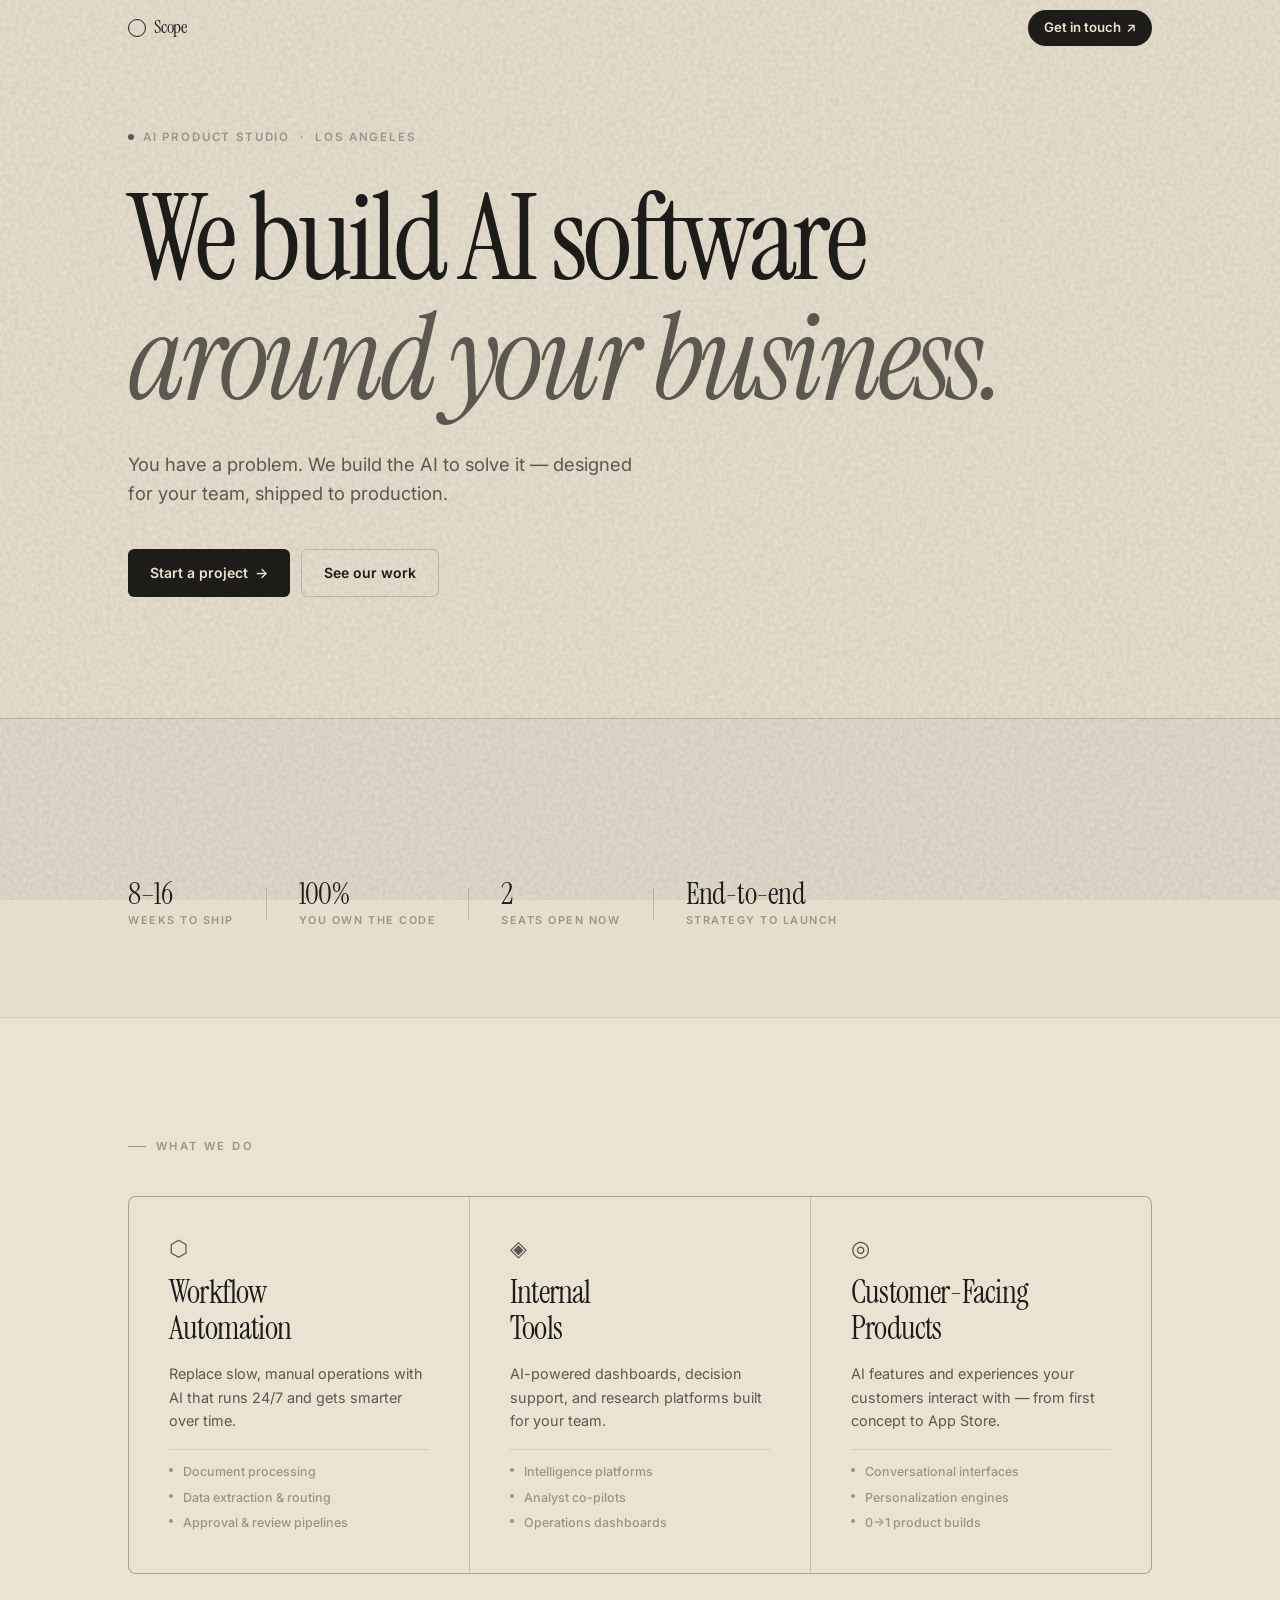
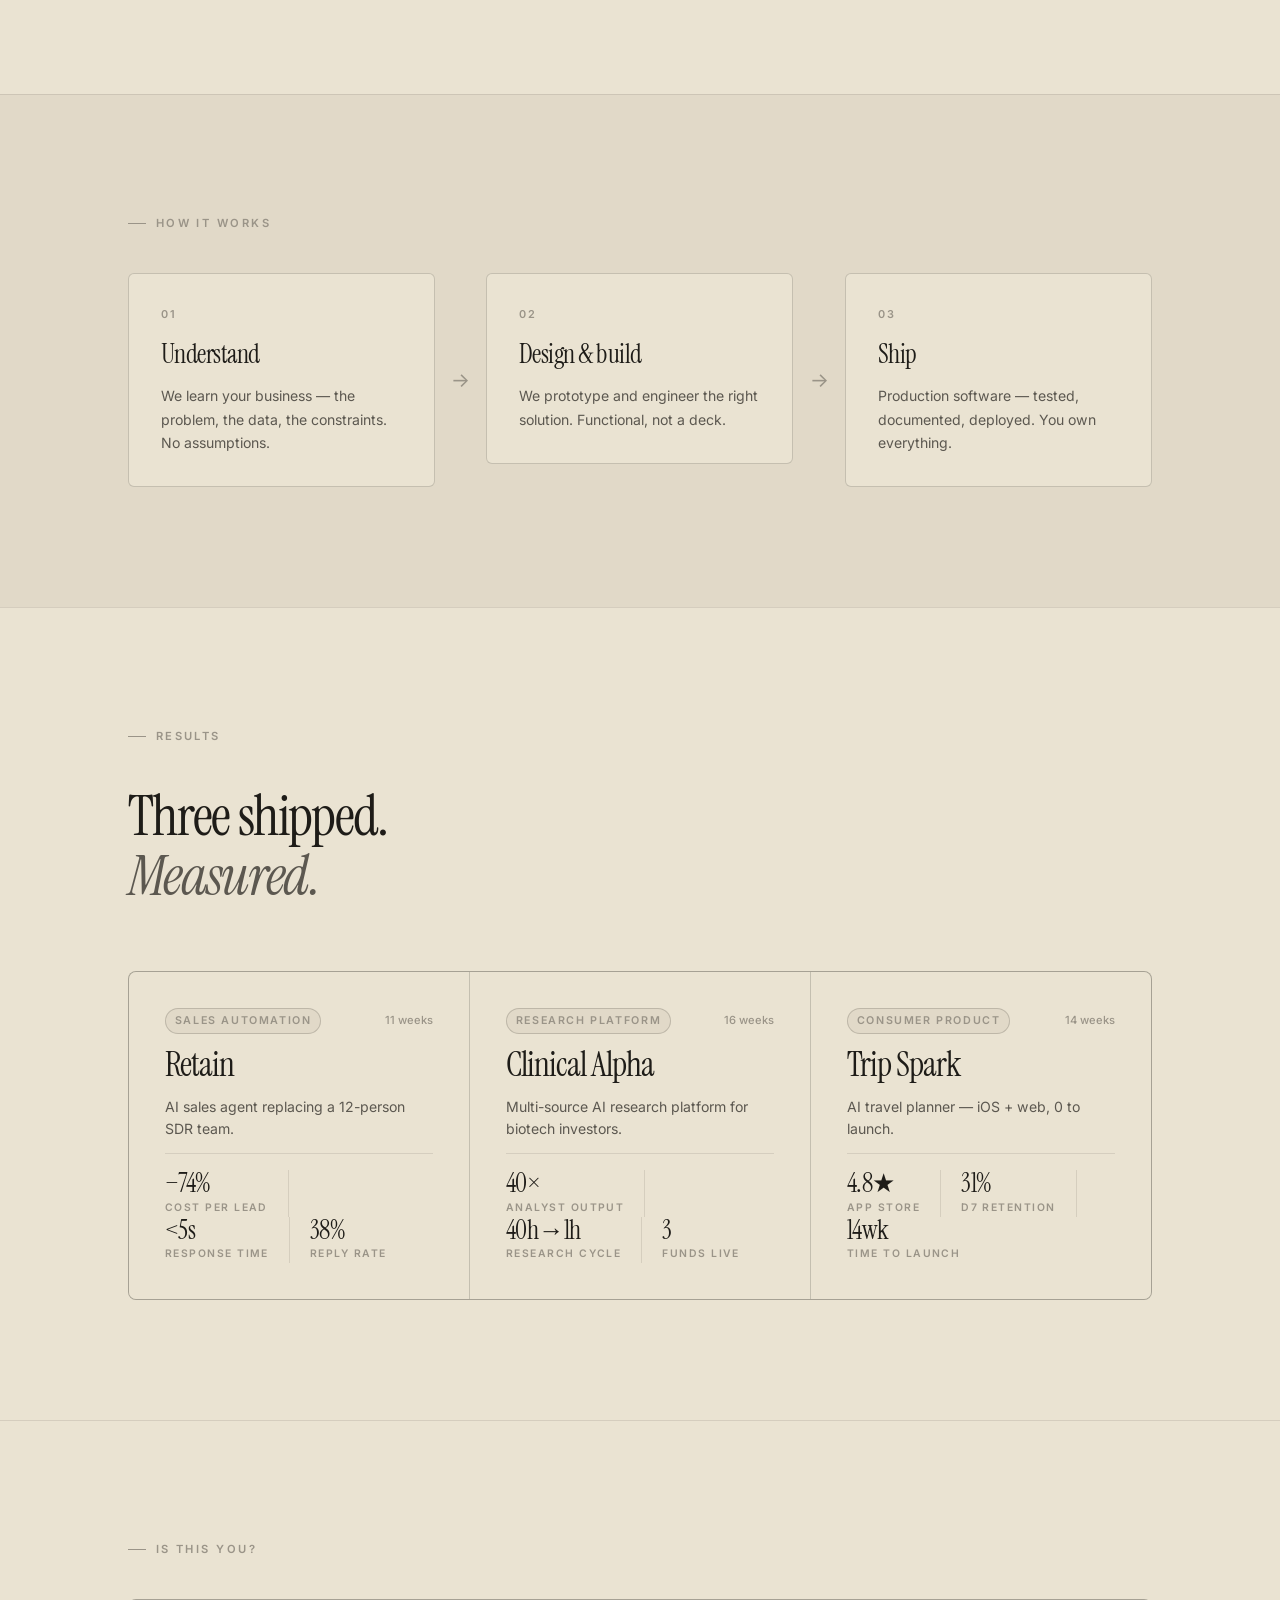
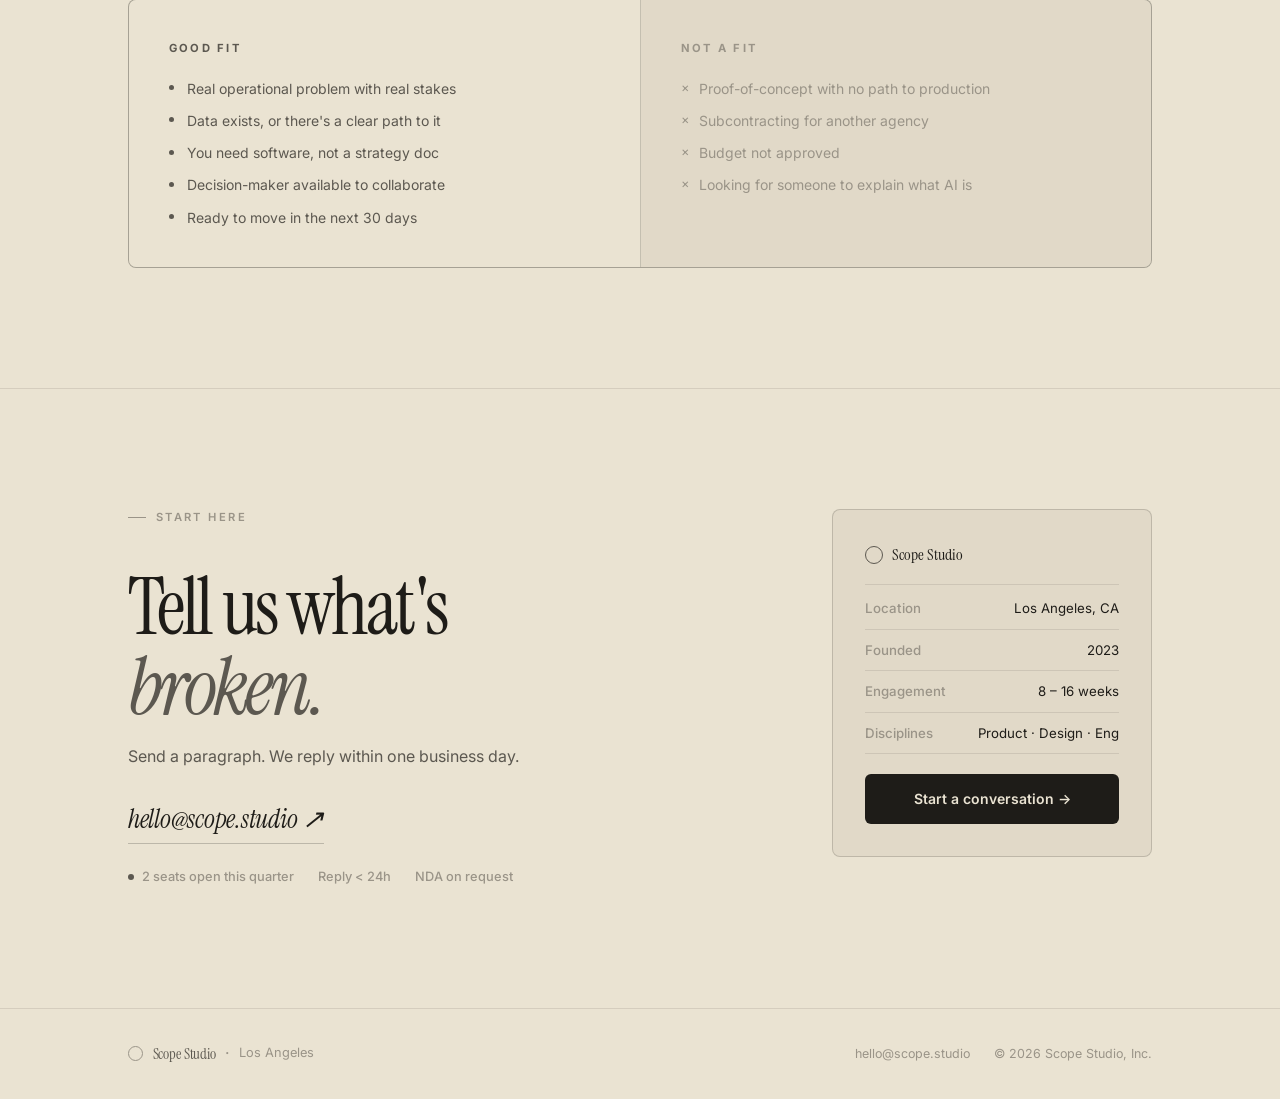
==== commit b85ca8be: "Visual-first rebuild: instruments over paragraphs Cut nearly all prose. Replaced with structured car" ====
--- a/index.html
+++ b/index.html
@@ -3,10 +3,10 @@
 <head>
   <meta charset="UTF-8" />
   <meta name="viewport" content="width=device-width, initial-scale=1.0" />
-  <title>Scope Studio — Custom AI Software for Business</title>
-  <meta name="description" content="Scope Studio designs and builds custom AI software for companies with real operational problems to solve. From first conversation to production — we own it end-to-end." />
-  <meta property="og:title" content="Scope Studio — Custom AI Software for Business" />
-  <meta property="og:description" content="You have a process that's slow, expensive, or broken. We turn it into working AI software — designed for your team, shipped to production, owned by you." />
+  <title>Scope Studio — Custom AI Software</title>
+  <meta name="description" content="Scope Studio builds custom AI software for businesses. We design, engineer, and ship — end to end." />
+  <meta property="og:title" content="Scope Studio — Custom AI Software" />
+  <meta property="og:description" content="You have a problem. We build the AI to solve it." />
   <meta property="og:type" content="website" />
   <meta name="theme-color" content="#EAE3D2" />
 
@@ -15,21 +15,19 @@
   <link href="https://fonts.googleapis.com/css2?family=Instrument+Serif:ital@0;1&family=Inter:opsz,wght@14..32,400;14..32,500;14..32,600&display=swap" rel="stylesheet" />
 
   <link rel="stylesheet" href="style.css" />
-
   <link rel="icon" href="data:image/svg+xml,<svg xmlns='http://www.w3.org/2000/svg' viewBox='0 0 100 100'><circle cx='50' cy='50' r='42' fill='none' stroke='%231E1C18' stroke-width='6'/></svg>" />
 </head>
 <body>
 
   <!-- NAV -->
-  <nav class="nav" id="nav" aria-label="Primary">
+  <nav class="nav" id="nav">
     <div class="wrap nav-inner">
-      <a href="#top" class="logo" aria-label="Scope Studio">
+      <a href="#top" class="logo">
         <span class="logo-ring" aria-hidden="true"></span>
-        <span class="logo-name">Scope</span>
+        <span>Scope</span>
       </a>
       <a href="mailto:hello@scope.studio?subject=Project%20inquiry" class="nav-cta">
-        Get in touch
-        <span aria-hidden="true">↗</span>
+        Get in touch <span aria-hidden="true">↗</span>
       </a>
     </div>
   </nav>
@@ -38,352 +36,268 @@
   <!-- HERO -->
   <header class="hero" id="top">
     <div class="wrap">
-      <div class="hero-label reveal">
-        <span class="dot" aria-hidden="true"></span>
-        Scope Studio &nbsp;·&nbsp; Los Angeles
-      </div>
+      <p class="hero-label reveal">
+        <span class="pulse" aria-hidden="true"></span>
+        AI Product Studio &nbsp;·&nbsp; Los Angeles
+      </p>
       <h1 class="hero-h reveal">
         We build AI software<br/>
         <em>around your business.</em>
       </h1>
       <p class="hero-sub reveal">
-        You have a process that's slow, expensive, or broken.
-        We turn it into working AI software — designed for
-        your team, shipped to production, owned by you.
+        You have a problem. We build the AI to solve it —
+        designed for your team, shipped to production.
       </p>
-      <div class="hero-cta reveal">
+      <div class="hero-actions reveal">
         <a href="mailto:hello@scope.studio?subject=Project%20inquiry" class="btn btn-dark">
-          Tell us what's broken
-          <span aria-hidden="true">→</span>
+          Start a project <span aria-hidden="true">→</span>
         </a>
-        <a href="#work" class="btn btn-outline">See our work</a>
+        <a href="#work" class="btn btn-ghost">See our work</a>
+      </div>
+    </div>
+    <div class="hero-stats reveal">
+      <div class="wrap hero-stats-inner">
+        <div class="stat">
+          <span class="stat-n">8–16</span>
+          <span class="stat-l">Weeks to ship</span>
+        </div>
+        <div class="stat-div" aria-hidden="true"></div>
+        <div class="stat">
+          <span class="stat-n">100%</span>
+          <span class="stat-l">You own the code</span>
+        </div>
+        <div class="stat-div" aria-hidden="true"></div>
+        <div class="stat">
+          <span class="stat-n">2</span>
+          <span class="stat-l">Seats open now</span>
+        </div>
+        <div class="stat-div" aria-hidden="true"></div>
+        <div class="stat">
+          <span class="stat-n">End-to-end</span>
+          <span class="stat-l">Strategy to launch</span>
+        </div>
       </div>
     </div>
   </header>
 
 
-  <!-- THE GAP -->
-  <section class="section gap-section" aria-labelledby="gap-h">
-    <div class="wrap">
-      <div class="gap-grid">
-        <h2 class="gap-h reveal" id="gap-h">
-          Every company has seen<br/>
-          the AI demo.<br/>
-          <em>Most are still waiting.</em>
+  <!-- WHAT WE DO -->
+  <section class="section" id="services">
+    <div class="wrap">
+      <p class="label reveal">What we do</p>
+      <div class="services-grid">
+
+        <div class="service-card reveal">
+          <span class="service-icon" aria-hidden="true">⬡</span>
+          <h2 class="service-title">Workflow<br/>Automation</h2>
+          <p class="service-desc">Replace slow, manual operations with AI that runs 24/7 and gets smarter over time.</p>
+          <ul class="service-examples">
+            <li>Document processing</li>
+            <li>Data extraction & routing</li>
+            <li>Approval & review pipelines</li>
+          </ul>
+        </div>
+
+        <div class="service-card reveal">
+          <span class="service-icon" aria-hidden="true">◈</span>
+          <h2 class="service-title">Internal<br/>Tools</h2>
+          <p class="service-desc">AI-powered dashboards, decision support, and research platforms built for your team.</p>
+          <ul class="service-examples">
+            <li>Intelligence platforms</li>
+            <li>Analyst co-pilots</li>
+            <li>Operations dashboards</li>
+          </ul>
+        </div>
+
+        <div class="service-card reveal">
+          <span class="service-icon" aria-hidden="true">◎</span>
+          <h2 class="service-title">Customer-Facing<br/>Products</h2>
+          <p class="service-desc">AI features and experiences your customers interact with — from first concept to App Store.</p>
+          <ul class="service-examples">
+            <li>Conversational interfaces</li>
+            <li>Personalization engines</li>
+            <li>0→1 product builds</li>
+          </ul>
+        </div>
+
+      </div>
+    </div>
+  </section>
+
+
+  <!-- HOW WE WORK -->
+  <section class="section process-section" id="process">
+    <div class="wrap">
+      <p class="label reveal">How it works</p>
+      <div class="process-grid">
+        <div class="process-step reveal">
+          <span class="process-n" aria-hidden="true">01</span>
+          <h3>Understand</h3>
+          <p>We learn your business — the problem, the data, the constraints. No assumptions.</p>
+        </div>
+        <div class="process-arrow" aria-hidden="true">→</div>
+        <div class="process-step reveal">
+          <span class="process-n" aria-hidden="true">02</span>
+          <h3>Design &amp; build</h3>
+          <p>We prototype and engineer the right solution. Functional, not a deck.</p>
+        </div>
+        <div class="process-arrow" aria-hidden="true">→</div>
+        <div class="process-step reveal">
+          <span class="process-n" aria-hidden="true">03</span>
+          <h3>Ship</h3>
+          <p>Production software — tested, documented, deployed. You own everything.</p>
+        </div>
+      </div>
+    </div>
+  </section>
+
+
+  <!-- WORK -->
+  <section class="section" id="work">
+    <div class="wrap">
+      <p class="label reveal">Results</p>
+      <h2 class="section-h reveal">Three shipped.<br/><em>Measured.</em></h2>
+
+      <div class="cases-grid">
+
+        <article class="case-card reveal">
+          <div class="case-top">
+            <span class="case-tag">Sales Automation</span>
+            <span class="case-dur">11 weeks</span>
+          </div>
+          <h3 class="case-name">Retain</h3>
+          <p class="case-line">AI sales agent replacing a 12-person SDR team.</p>
+          <div class="case-metrics">
+            <div class="metric">
+              <span class="metric-n">−74%</span>
+              <span class="metric-l">Cost per lead</span>
+            </div>
+            <div class="metric">
+              <span class="metric-n">&lt;5s</span>
+              <span class="metric-l">Response time</span>
+            </div>
+            <div class="metric">
+              <span class="metric-n">38%</span>
+              <span class="metric-l">Reply rate</span>
+            </div>
+          </div>
+        </article>
+
+        <article class="case-card reveal">
+          <div class="case-top">
+            <span class="case-tag">Research Platform</span>
+            <span class="case-dur">16 weeks</span>
+          </div>
+          <h3 class="case-name">Clinical Alpha</h3>
+          <p class="case-line">Multi-source AI research platform for biotech investors.</p>
+          <div class="case-metrics">
+            <div class="metric">
+              <span class="metric-n">40×</span>
+              <span class="metric-l">Analyst output</span>
+            </div>
+            <div class="metric">
+              <span class="metric-n">40h→1h</span>
+              <span class="metric-l">Research cycle</span>
+            </div>
+            <div class="metric">
+              <span class="metric-n">3</span>
+              <span class="metric-l">Funds live</span>
+            </div>
+          </div>
+        </article>
+
+        <article class="case-card reveal">
+          <div class="case-top">
+            <span class="case-tag">Consumer Product</span>
+            <span class="case-dur">14 weeks</span>
+          </div>
+          <h3 class="case-name">Trip Spark</h3>
+          <p class="case-line">AI travel planner — iOS + web, 0 to launch.</p>
+          <div class="case-metrics">
+            <div class="metric">
+              <span class="metric-n">4.8★</span>
+              <span class="metric-l">App Store</span>
+            </div>
+            <div class="metric">
+              <span class="metric-n">31%</span>
+              <span class="metric-l">D7 retention</span>
+            </div>
+            <div class="metric">
+              <span class="metric-n">14wk</span>
+              <span class="metric-l">Time to launch</span>
+            </div>
+          </div>
+        </article>
+
+      </div>
+    </div>
+  </section>
+
+
+  <!-- FIT -->
+  <section class="section fit-section" id="fit">
+    <div class="wrap">
+      <p class="label reveal">Is this you?</p>
+      <div class="fit-grid">
+        <div class="fit-col reveal">
+          <h3 class="fit-col-h fit-col-h--yes">Good fit</h3>
+          <ul class="fit-list">
+            <li>Real operational problem with real stakes</li>
+            <li>Data exists, or there's a clear path to it</li>
+            <li>You need software, not a strategy doc</li>
+            <li>Decision-maker available to collaborate</li>
+            <li>Ready to move in the next 30 days</li>
+          </ul>
+        </div>
+        <div class="fit-col reveal">
+          <h3 class="fit-col-h fit-col-h--no">Not a fit</h3>
+          <ul class="fit-list fit-list--no">
+            <li>Proof-of-concept with no path to production</li>
+            <li>Subcontracting for another agency</li>
+            <li>Budget not approved</li>
+            <li>Looking for someone to explain what AI is</li>
+          </ul>
+        </div>
+      </div>
+    </div>
+  </section>
+
+
+  <!-- CONTACT -->
+  <section class="section contact-section" id="contact">
+    <div class="wrap contact-inner">
+      <div class="contact-text">
+        <p class="label reveal">Start here</p>
+        <h2 class="contact-h reveal">
+          Tell us what's<br/><em>broken.</em>
         </h2>
-        <div class="gap-body">
-          <p class="reveal">
-            AI vendors sell platforms. Consultants sell strategy decks.
-            Neither one ships production software that fits how your
-            business actually works. You're left holding a roadmap and
-            no one to drive it.
-          </p>
-          <p class="reveal">
-            That's the gap Scope fills. We're a small studio of product
-            designers and engineers who build custom AI software from
-            scratch — for your workflows, your data, your people.
-            We own the outcome from first conversation to go-live.
-          </p>
-        </div>
-      </div>
-    </div>
-  </section>
-
-
-  <!-- WHAT WE DO -->
-  <section class="section process-section" id="process" aria-labelledby="process-h">
-    <div class="wrap">
-      <div class="section-kicker reveal">
-        <span>What we do</span>
-      </div>
-      <h2 class="section-h reveal" id="process-h">
-        Custom AI software,<br/>
-        <em>built end-to-end.</em>
-      </h2>
-
-      <div class="process-cols">
-        <p class="process-lead reveal">
-          We don't sell a platform. We don't drop in for a workshop.
-          We design and engineer AI software — built specifically
-          around your operations — and we stay until it works.
+        <p class="contact-sub reveal">
+          Send a paragraph. We reply within one business day.
         </p>
-        <ol class="steps reveal">
-          <li class="step">
-            <span class="step-n" aria-hidden="true">01</span>
-            <div>
-              <h3 class="step-title">We learn your business</h3>
-              <p class="step-body">
-                We spend real time understanding how your operation works —
-                where the friction is, where the data lives, what good
-                looks like. No assumptions. No pre-built answers.
-              </p>
-            </div>
+        <a href="mailto:hello@scope.studio?subject=Project%20inquiry" class="contact-email reveal">
+          hello@scope.studio <span aria-hidden="true">↗</span>
+        </a>
+        <ul class="contact-chips reveal">
+          <li>
+            <span class="pulse" aria-hidden="true"></span>
+            2 seats open this quarter
           </li>
-          <li class="step">
-            <span class="step-n" aria-hidden="true">02</span>
-            <div>
-              <h3 class="step-title">We design the right solution</h3>
-              <p class="step-body">
-                Not the most impressive demo. The one that will
-                actually hold in production, that your team will use,
-                and that solves the problem you brought us.
-              </p>
-            </div>
-          </li>
-          <li class="step">
-            <span class="step-n" aria-hidden="true">03</span>
-            <div>
-              <h3 class="step-title">We ship it</h3>
-              <p class="step-body">
-                Production software — tested, documented, deployed.
-                You own the code. We're available for the first
-                month after launch so nothing falls through.
-              </p>
-            </div>
-          </li>
-        </ol>
-      </div>
-
-      <div class="what-box reveal">
-        <div class="what-col">
-          <h3 class="what-label">We work on</h3>
-          <ul class="what-list">
-            <li>Workflow and operations automation</li>
-            <li>Internal tools and decision support</li>
-            <li>Customer-facing AI products</li>
-            <li>Document processing and data extraction</li>
-            <li>Research and intelligence platforms</li>
-          </ul>
-        </div>
-        <div class="what-col">
-          <h3 class="what-label">We don't do</h3>
-          <ul class="what-list what-list--no">
-            <li>AI audits and strategy reports</li>
-            <li>Chatbot plug-ins</li>
-            <li>One-week discovery sprints with no follow-through</li>
-            <li>Anything we can't own end-to-end</li>
-          </ul>
-        </div>
-      </div>
-    </div>
-  </section>
-
-
-  <!-- WORK -->
-  <section class="section work-section" id="work" aria-labelledby="work-h">
-    <div class="wrap">
-      <div class="section-kicker reveal">
-        <span>Selected work</span>
-      </div>
-      <h2 class="section-h reveal" id="work-h">
-        Three shipped.<br/>
-        <em>In production. Measured.</em>
-      </h2>
-
-      <ol class="cases">
-
-        <li class="case reveal">
-          <div class="case-meta">
-            <span class="case-n">01</span>
-            <span class="case-type">Sales automation</span>
-          </div>
-          <div class="case-content">
-            <h3 class="case-title">Retain</h3>
-            <p class="case-desc">
-              A sales team was spending $180 per qualified lead on manual
-              SDR outreach. We built an AI agent that replies to inbound
-              leads in under 5 seconds, qualifies them against the ICP,
-              and routes to humans only when it's time to close. The SDR
-              team refocused on high-value accounts.
-            </p>
-            <dl class="case-stats">
-              <div>
-                <dt>Cost per lead</dt>
-                <dd>−74%</dd>
-              </div>
-              <div>
-                <dt>Response time</dt>
-                <dd>&lt;5 sec</dd>
-              </div>
-              <div>
-                <dt>Reply rate</dt>
-                <dd>38%</dd>
-              </div>
-            </dl>
-          </div>
-        </li>
-
-        <li class="case reveal">
-          <div class="case-meta">
-            <span class="case-n">02</span>
-            <span class="case-type">Research platform</span>
-          </div>
-          <div class="case-content">
-            <h3 class="case-title">Clinical Alpha</h3>
-            <p class="case-desc">
-              Biotech analysts were spending 40 hours per company
-              synthesizing clinical trials, drug pipelines, and SEC
-              filings before they could form an investment view. We built
-              a research platform that pulls from every source, runs the
-              analysis, and delivers a structured briefing — in under
-              an hour.
-            </p>
-            <dl class="case-stats">
-              <div>
-                <dt>Research cycle</dt>
-                <dd>40h → 1h</dd>
-              </div>
-              <div>
-                <dt>Analyst output</dt>
-                <dd>40×</dd>
-              </div>
-              <div>
-                <dt>Funds live</dt>
-                <dd>3</dd>
-              </div>
-            </dl>
-          </div>
-        </li>
-
-        <li class="case reveal">
-          <div class="case-meta">
-            <span class="case-n">03</span>
-            <span class="case-type">Consumer product · 0→1</span>
-          </div>
-          <div class="case-content">
-            <h3 class="case-title">Trip Spark</h3>
-            <p class="case-desc">
-              A travel startup came to us with a concept and no product.
-              We designed and built a conversational trip planner — iOS
-              and web — that doesn't just recommend, it books. Full
-              stack, from UX to infrastructure, shipped in 14 weeks.
-            </p>
-            <dl class="case-stats">
-              <div>
-                <dt>Weeks to launch</dt>
-                <dd>14</dd>
-              </div>
-              <div>
-                <dt>D7 retention</dt>
-                <dd>31%</dd>
-              </div>
-              <div>
-                <dt>App Store</dt>
-                <dd>4.8 ★</dd>
-              </div>
-            </dl>
-          </div>
-        </li>
-
-      </ol>
-    </div>
-  </section>
-
-
-  <!-- WHO THIS IS FOR -->
-  <section class="section fit-section" id="fit" aria-labelledby="fit-h">
-    <div class="wrap">
-      <div class="section-kicker reveal">
-        <span>Who this is for</span>
-      </div>
-      <div class="fit-grid">
-        <h2 class="section-h fit-h reveal" id="fit-h">
-          We work with<br/>
-          <em>the right clients.</em>
-        </h2>
-        <div class="fit-body">
-          <p class="fit-intro reveal">
-            We keep the studio small so we can do the work properly.
-            We take two to three engagements at a time. The fit has
-            to be right for both sides.
-          </p>
-          <div class="fit-cols reveal">
-            <div class="fit-col">
-              <h3 class="fit-col-h">Good fit</h3>
-              <ul class="fit-list fit-list--yes">
-                <li>You have a real operational problem with real stakes</li>
-                <li>You have data, or a clear path to it</li>
-                <li>You need software, not a strategy document</li>
-                <li>You have a decision-maker available to work with us</li>
-                <li>You're ready to move in the next 30 days</li>
-              </ul>
-            </div>
-            <div class="fit-col">
-              <h3 class="fit-col-h">Not a fit</h3>
-              <ul class="fit-list fit-list--no">
-                <li>You want a proof-of-concept with no path to production</li>
-                <li>You need a subcontractor for your existing agency</li>
-                <li>Budget hasn't been approved</li>
-                <li>You need someone to explain what AI is</li>
-              </ul>
-            </div>
-          </div>
-        </div>
-      </div>
-    </div>
-  </section>
-
-
-  <!-- CONTACT -->
-  <section class="section contact-section" id="contact" aria-labelledby="contact-h">
-    <div class="wrap">
-      <div class="contact-inner">
-        <div class="contact-text">
-          <div class="section-kicker reveal"><span>Start here</span></div>
-          <h2 class="contact-h reveal" id="contact-h">
-            Tell us what's<br/>
-            <em>broken.</em>
-          </h2>
-          <p class="contact-sub reveal">
-            Send a paragraph — the problem, the team size, the rough
-            scope. We'll reply within one business day with whether
-            we're the right fit and what a first conversation looks like.
-          </p>
-          <a href="mailto:hello@scope.studio?subject=Project%20inquiry" class="contact-email reveal">
-            hello@scope.studio
-            <span aria-hidden="true">↗</span>
-          </a>
-          <ul class="contact-details reveal">
-            <li>
-              <span class="dot" aria-hidden="true"></span>
-              2 engagements open this quarter
-            </li>
-            <li>
-              <span class="dot" aria-hidden="true"></span>
-              Reply within one business day
-            </li>
-            <li>
-              <span class="dot" aria-hidden="true"></span>
-              NDA available on request
-            </li>
-          </ul>
-        </div>
-        <div class="contact-card reveal">
-          <div class="card-head">
-            <span class="card-ring" aria-hidden="true"></span>
-            <span class="card-name">Scope Studio</span>
-          </div>
-          <div class="card-line">
-            <span class="card-k">Location</span>
-            <span>Los Angeles, CA</span>
-          </div>
-          <div class="card-line">
-            <span class="card-k">Founded</span>
-            <span>2023</span>
-          </div>
-          <div class="card-line">
-            <span class="card-k">Typical engagement</span>
-            <span>8 – 16 weeks</span>
-          </div>
-          <div class="card-line">
-            <span class="card-k">Team</span>
-            <span>Product · Design · Engineering</span>
-          </div>
-          <div class="card-divider" aria-hidden="true"></div>
-          <a href="mailto:hello@scope.studio?subject=Project%20inquiry" class="card-btn">
-            Start a conversation →
-          </a>
-        </div>
+          <li>Reply &lt; 24h</li>
+          <li>NDA on request</li>
+        </ul>
+      </div>
+      <div class="contact-card reveal">
+        <div class="card-header">
+          <span class="card-ring" aria-hidden="true"></span>
+          <span>Scope Studio</span>
+        </div>
+        <div class="card-row"><span>Location</span><span>Los Angeles, CA</span></div>
+        <div class="card-row"><span>Founded</span><span>2023</span></div>
+        <div class="card-row"><span>Engagement</span><span>8 – 16 weeks</span></div>
+        <div class="card-row"><span>Disciplines</span><span>Product · Design · Eng</span></div>
+        <a href="mailto:hello@scope.studio?subject=Project%20inquiry" class="card-btn">
+          Start a conversation →
+        </a>
       </div>
     </div>
   </section>
@@ -392,18 +306,18 @@
   <!-- FOOTER -->
   <footer class="footer">
     <div class="wrap footer-inner">
-      <div class="footer-left">
+      <div class="footer-l">
         <span class="footer-ring" aria-hidden="true"></span>
         <span class="footer-name">Scope Studio</span>
-        <span class="footer-city">Los Angeles</span>
-      </div>
-      <div class="footer-right">
+        <span class="footer-sep" aria-hidden="true">·</span>
+        <span class="footer-loc">Los Angeles</span>
+      </div>
+      <div class="footer-r">
         <a href="mailto:hello@scope.studio">hello@scope.studio</a>
         <span>© <span id="year">2026</span> Scope Studio, Inc.</span>
       </div>
     </div>
   </footer>
-
 
   <script src="main.js"></script>
 </body>
--- a/style.css
+++ b/style.css
@@ -1,60 +1,57 @@
 /* ============================================================
-   SCOPE STUDIO
+   SCOPE STUDIO — Visual-first, business-targeted
    Instrument Serif · Inter · Paper & Charcoal
    Mobile-first
    ============================================================ */
 
 :root {
   --paper:      #EAE3D2;
-  --paper-dark: #E0D8C6;
+  --paper-2:    #E1D9C8;
+  --paper-3:    #D8CEB8;
   --ink:        #1E1C18;
   --ink-mid:    #5C5850;
   --ink-soft:   #9A9488;
-  --rule:       rgba(30, 28, 24, 0.11);
-
-  --wrap:       1100px;
-  --gap:        clamp(1.5rem, 5vw, 3.5rem);
+  --rule:       rgba(30, 28, 24, 0.10);
+  --rule-mid:   rgba(30, 28, 24, 0.18);
+
+  --wrap:       1120px;
+  --gap:        clamp(1.25rem, 5vw, 3rem);
 
   --ease:       cubic-bezier(0.22, 1, 0.36, 1);
-  --fast:       160ms;
-  --mid:        360ms;
-  --slow:       640ms;
+  --fast:       150ms;
+  --mid:        340ms;
+  --slow:       600ms;
 }
 
 /* ─── RESET ─── */
 *, *::before, *::after { margin: 0; padding: 0; box-sizing: border-box; }
-
-html {
-  scroll-behavior: smooth;
-  -webkit-font-smoothing: antialiased;
-  -moz-osx-font-smoothing: grayscale;
-}
+html { scroll-behavior: smooth; -webkit-font-smoothing: antialiased; -moz-osx-font-smoothing: grayscale; }
+a { color: inherit; text-decoration: none; }
+ul, ol { list-style: none; }
+::selection { background: var(--ink); color: var(--paper); }
 
 body {
   font-family: 'Inter', -apple-system, BlinkMacSystemFont, sans-serif;
   font-size: 1rem;
-  line-height: 1.65;
+  line-height: 1.6;
   color: var(--ink);
   background: var(--paper);
   overflow-x: hidden;
 }
 
+/* Paper grain */
 body::before {
   content: '';
   position: fixed;
   inset: 0;
   background-image: url("data:image/svg+xml;utf8,<svg viewBox='0 0 300 300' xmlns='http://www.w3.org/2000/svg'><filter id='n'><feTurbulence type='fractalNoise' baseFrequency='0.75' numOctaves='4' stitchTiles='stitch'/><feColorMatrix values='0 0 0 0 0.12 0 0 0 0 0.11 0 0 0 0 0.09 0 0 0 0.5 0'/></filter><rect width='100%25' height='100%25' filter='url(%23n)'/></svg>");
   mix-blend-mode: multiply;
-  opacity: 0.35;
+  opacity: 0.32;
   pointer-events: none;
   z-index: 0;
 }
 
-nav, header, section, footer, main { position: relative; z-index: 1; }
-
-a { color: inherit; text-decoration: none; }
-ul, ol { list-style: none; }
-::selection { background: var(--ink); color: var(--paper); }
+nav, header, section, footer { position: relative; z-index: 1; }
 
 /* ─── LAYOUT ─── */
 .wrap {
@@ -65,100 +62,104 @@
 }
 
 .section {
-  padding: clamp(5rem, 13vw, 9rem) 0;
+  padding: clamp(4rem, 10vw, 7.5rem) 0;
   border-top: 1px solid var(--rule);
 }
 
-/* ─── TYPE HELPERS ─── */
-.serif { font-family: 'Instrument Serif', Georgia, serif; }
-
-em {
+/* Section label */
+.label {
+  font-size: 0.7rem;
+  font-weight: 600;
+  letter-spacing: 0.22em;
+  text-transform: uppercase;
+  color: var(--ink-soft);
+  margin-bottom: clamp(1.75rem, 4vw, 2.5rem);
+  display: flex;
+  align-items: center;
+  gap: 0.6rem;
+}
+.label::before {
+  content: '';
+  display: inline-block;
+  width: 18px;
+  height: 1px;
+  background: var(--ink-soft);
+}
+
+.section-h {
   font-family: 'Instrument Serif', Georgia, serif;
-  font-style: italic;
-}
+  font-size: clamp(2rem, 5vw, 3.5rem);
+  font-weight: 400;
+  line-height: 1.08;
+  letter-spacing: -0.03em;
+  color: var(--ink);
+  margin-bottom: clamp(2.5rem, 6vw, 4rem);
+}
+.section-h em { color: var(--ink-mid); }
+
 
 /* ─── NAV ─── */
 .nav {
   position: fixed;
   inset: 0 0 auto 0;
+  height: 56px;
+  display: flex;
+  align-items: center;
   z-index: 100;
-  height: 56px;
-  display: flex;
-  align-items: center;
-}
-
+}
 .nav::before {
   content: '';
   position: absolute;
   inset: 0;
-  background: rgba(234, 227, 210, 0.88);
-  backdrop-filter: blur(14px);
-  -webkit-backdrop-filter: blur(14px);
+  background: rgba(234, 227, 210, 0.9);
+  backdrop-filter: blur(16px);
+  -webkit-backdrop-filter: blur(16px);
   border-bottom: 1px solid transparent;
   opacity: 0;
   transition: opacity var(--mid) var(--ease), border-color var(--mid) var(--ease);
   pointer-events: none;
   z-index: -1;
 }
-
-.nav.scrolled::before {
-  opacity: 1;
-  border-bottom-color: var(--rule);
-}
+.nav.scrolled::before { opacity: 1; border-bottom-color: var(--rule); }
 
 .nav-inner {
   display: flex;
   align-items: center;
   justify-content: space-between;
-  width: 100%;
-}
-
-/* Logo */
+}
+
 .logo {
   display: flex;
   align-items: center;
   gap: 0.5rem;
-}
-
+  font-family: 'Instrument Serif', serif;
+  font-size: 1.15rem;
+  letter-spacing: -0.01em;
+  color: var(--ink);
+}
 .logo-ring {
-  display: block;
   width: 18px;
   height: 18px;
   border-radius: 50%;
-  border: 1.5px solid currentColor;
+  border: 1.5px solid var(--ink);
   flex-shrink: 0;
-  color: var(--ink);
   transition: transform var(--fast) var(--ease);
 }
-
 .logo:hover .logo-ring { transform: scale(1.15); }
 
-.logo-name {
-  font-family: 'Instrument Serif', serif;
-  font-size: 1.15rem;
-  letter-spacing: -0.01em;
-  color: var(--ink);
-}
-
-/* Nav CTA */
 .nav-cta {
   display: flex;
   align-items: center;
   gap: 0.3rem;
   font-size: 0.83rem;
-  font-weight: 500;
-  color: var(--ink);
+  font-weight: 600;
+  padding: 0.45rem 1rem;
+  border-radius: 999px;
   background: var(--ink);
   color: var(--paper);
-  padding: 0.45rem 1rem;
-  border-radius: 999px;
   transition: background var(--fast) var(--ease), transform var(--fast) var(--ease);
 }
-
-.nav-cta:hover {
-  background: #000;
-  transform: translateY(-1px);
-}
+.nav-cta:hover { background: #000; transform: translateY(-1px); }
 
 
 /* ─── HERO ─── */
@@ -167,49 +168,116 @@
   display: flex;
   flex-direction: column;
   justify-content: flex-end;
-  padding-top: 4rem;
-  padding-bottom: clamp(3rem, 8vw, 5.5rem);
+}
+
+.hero .wrap {
+  padding-top: clamp(5rem, 14vw, 8rem);
+  padding-bottom: clamp(2rem, 5vw, 3.5rem);
 }
 
 .hero-label {
   display: flex;
   align-items: center;
-  gap: 0.6rem;
-  font-size: 0.75rem;
-  font-weight: 500;
-  letter-spacing: 0.14em;
+  gap: 0.55rem;
+  font-size: 0.72rem;
+  font-weight: 600;
+  letter-spacing: 0.16em;
   text-transform: uppercase;
   color: var(--ink-soft);
-  margin-bottom: clamp(1.5rem, 4vw, 2.5rem);
+  margin-bottom: clamp(1.25rem, 3vw, 2rem);
+}
+
+/* Animated pulse dot */
+.pulse {
+  display: inline-block;
+  width: 6px;
+  height: 6px;
+  border-radius: 50%;
+  background: var(--ink-mid);
+  flex-shrink: 0;
+  position: relative;
+}
+.pulse::after {
+  content: '';
+  position: absolute;
+  inset: -3px;
+  border-radius: 50%;
+  border: 1px solid var(--ink-mid);
+  opacity: 0;
+  animation: pulse 2.4s ease-out infinite;
+}
+@keyframes pulse {
+  0%   { transform: scale(0.8); opacity: 0.6; }
+  70%  { transform: scale(2); opacity: 0; }
+  100% { opacity: 0; }
 }
 
 .hero-h {
   font-family: 'Instrument Serif', Georgia, serif;
-  font-size: clamp(2.8rem, 11vw, 7.5rem);
+  font-size: clamp(3rem, 11vw, 7.5rem);
   font-weight: 400;
   line-height: 1.0;
   letter-spacing: -0.035em;
   color: var(--ink);
-  margin-bottom: clamp(1.5rem, 3.5vw, 2.5rem);
-}
-
-.hero-h em {
-  display: block;
+  margin-bottom: clamp(1.25rem, 3vw, 2rem);
+}
+.hero-h em { display: block; color: var(--ink-mid); }
+
+.hero-sub {
+  font-size: clamp(1rem, 2vw, 1.15rem);
+  line-height: 1.6;
   color: var(--ink-mid);
-}
-
-.hero-sub {
-  font-size: clamp(1rem, 2.2vw, 1.175rem);
-  line-height: 1.65;
-  color: var(--ink-mid);
-  max-width: 50ch;
-  margin-bottom: clamp(2rem, 5vw, 3rem);
-}
-
-.hero-cta {
+  max-width: 44ch;
+  margin-bottom: clamp(1.75rem, 4vw, 2.5rem);
+}
+
+.hero-actions {
   display: flex;
   flex-wrap: wrap;
-  gap: 0.75rem;
+  gap: 0.65rem;
+  margin-bottom: clamp(2.5rem, 6vw, 4rem);
+}
+
+/* Stats bar */
+.hero-stats {
+  border-top: 1px solid var(--rule-mid);
+  padding: clamp(1.25rem, 3vw, 1.75rem) 0;
+  background: rgba(30, 28, 24, 0.02);
+}
+.hero-stats-inner {
+  display: flex;
+  align-items: center;
+  gap: 0;
+  flex-wrap: wrap;
+}
+.stat {
+  display: flex;
+  flex-direction: column;
+  gap: 0.15rem;
+  padding: 0.25rem 2rem 0.25rem 0;
+  min-width: 100px;
+}
+.stat:first-child { padding-left: 0; }
+.stat-n {
+  font-family: 'Instrument Serif', Georgia, serif;
+  font-size: clamp(1.35rem, 3vw, 1.9rem);
+  letter-spacing: -0.025em;
+  color: var(--ink);
+  line-height: 1;
+}
+.stat-l {
+  font-size: 0.68rem;
+  font-weight: 600;
+  letter-spacing: 0.14em;
+  text-transform: uppercase;
+  color: var(--ink-soft);
+}
+.stat-div {
+  width: 1px;
+  height: 2rem;
+  background: var(--rule-mid);
+  margin: 0 2rem 0 0;
+  flex-shrink: 0;
 }
 
 
@@ -217,371 +285,238 @@
 .btn {
   display: inline-flex;
   align-items: center;
-  gap: 0.45rem;
-  font-family: 'Inter', sans-serif;
-  font-size: 0.9rem;
-  font-weight: 500;
-  padding: 0.8rem 1.5rem;
-  border-radius: 999px;
+  gap: 0.4rem;
+  font-size: 0.875rem;
+  font-weight: 600;
+  padding: 0.75rem 1.4rem;
+  border-radius: 6px;
   white-space: nowrap;
-  transition: background var(--fast) var(--ease),
-              color var(--fast) var(--ease),
-              border-color var(--fast) var(--ease),
-              transform var(--fast) var(--ease);
-}
-
-.btn-dark {
-  background: var(--ink);
-  color: var(--paper);
-  border: 1px solid var(--ink);
-}
-
-.btn-dark:hover {
-  background: #000;
-  border-color: #000;
-  transform: translateY(-1px);
-}
-
-.btn-outline {
-  background: transparent;
-  color: var(--ink);
-  border: 1px solid rgba(30, 28, 24, 0.28);
-}
-
-.btn-outline:hover {
-  border-color: var(--ink);
-  background: rgba(30, 28, 24, 0.05);
-}
-
-
-/* ─── SECTION KICKER ─── */
-.section-kicker {
-  display: inline-flex;
-  align-items: center;
-  gap: 0.75rem;
-  font-size: 0.72rem;
-  font-weight: 600;
-  letter-spacing: 0.22em;
-  text-transform: uppercase;
-  color: var(--ink-soft);
-  margin-bottom: clamp(1.75rem, 4vw, 2.75rem);
-}
-
-.section-kicker::before {
-  content: '';
-  display: inline-block;
-  width: 20px;
-  height: 1px;
-  background: var(--ink-soft);
-  flex-shrink: 0;
-}
-
-.section-h {
-  font-family: 'Instrument Serif', Georgia, serif;
-  font-size: clamp(2rem, 5.5vw, 3.75rem);
-  font-weight: 400;
-  line-height: 1.08;
-  letter-spacing: -0.03em;
-  color: var(--ink);
-  margin-bottom: clamp(2.5rem, 6vw, 4.5rem);
-}
-
-.section-h em {
-  color: var(--ink-mid);
-}
-
-
-/* ─── GAP SECTION ─── */
-.gap-section { border-top: none; }
-
-.gap-grid {
+  transition: background var(--fast) var(--ease), color var(--fast) var(--ease),
+              border-color var(--fast) var(--ease), transform var(--fast) var(--ease);
+}
+.btn-dark { background: var(--ink); color: var(--paper); }
+.btn-dark:hover { background: #000; transform: translateY(-1px); }
+.btn-ghost { background: transparent; color: var(--ink); border: 1.5px solid var(--rule-mid); }
+.btn-ghost:hover { border-color: var(--ink); background: rgba(30, 28, 24, 0.05); }
+
+
+/* ─── SERVICES ─── */
+.services-grid {
   display: grid;
   grid-template-columns: 1fr;
-  gap: clamp(2rem, 5vw, 4rem);
-}
-
-.gap-h {
+  gap: 1px;
+  background: var(--rule-mid);
+  border: 1px solid var(--rule-mid);
+  border-radius: 8px;
+  overflow: hidden;
+}
+@media (min-width: 700px) {
+  .services-grid { grid-template-columns: repeat(3, 1fr); }
+}
+
+.service-card {
+  background: var(--paper);
+  padding: clamp(1.75rem, 4vw, 2.5rem);
+  display: flex;
+  flex-direction: column;
+  gap: 1rem;
+  transition: background var(--fast) var(--ease);
+}
+.service-card:hover { background: var(--paper-2); }
+
+.service-icon {
+  font-size: 1.4rem;
+  line-height: 1;
+  color: var(--ink-mid);
+}
+
+.service-title {
   font-family: 'Instrument Serif', Georgia, serif;
-  font-size: clamp(2.2rem, 6vw, 4rem);
+  font-size: clamp(1.5rem, 2.5vw, 2rem);
   font-weight: 400;
-  line-height: 1.06;
-  letter-spacing: -0.03em;
-}
-
-.gap-h em { color: var(--ink-mid); }
-
-.gap-body {
-  display: flex;
-  flex-direction: column;
-  gap: 1.25rem;
-}
-
-.gap-body p {
-  font-size: clamp(0.97rem, 1.8vw, 1.1rem);
-  line-height: 1.75;
+  letter-spacing: -0.025em;
+  line-height: 1.1;
+  color: var(--ink);
+}
+
+.service-desc {
+  font-size: 0.9rem;
+  line-height: 1.65;
   color: var(--ink-mid);
-  max-width: 54ch;
-}
-
-@media (min-width: 820px) {
-  .gap-grid {
-    grid-template-columns: 1fr 1fr;
-    align-items: start;
-    gap: clamp(3rem, 7vw, 7rem);
-  }
-  .gap-body p { max-width: 46ch; }
-}
-
-
-/* ─── PROCESS ─── */
-.process-cols {
-  display: grid;
-  grid-template-columns: 1fr;
-  gap: clamp(2.5rem, 6vw, 5rem);
-  margin-bottom: clamp(3rem, 7vw, 5rem);
-}
-
-.process-lead {
-  font-size: clamp(1rem, 2vw, 1.15rem);
-  line-height: 1.75;
-  color: var(--ink-mid);
-  max-width: 48ch;
-}
-
-.steps {
-  display: flex;
-  flex-direction: column;
-  gap: 0;
-}
-
-.step {
-  display: grid;
-  grid-template-columns: 2.25rem 1fr;
-  gap: 1.25rem;
-  padding: clamp(1.25rem, 3.5vw, 1.75rem) 0;
-  border-bottom: 1px solid var(--rule);
-}
-
-.step:first-child { border-top: 1px solid var(--rule); }
-
-.step-n {
-  font-size: 0.72rem;
-  font-weight: 600;
-  letter-spacing: 0.14em;
-  color: var(--ink-soft);
-  padding-top: 0.2rem;
-  font-variant-numeric: tabular-nums;
-}
-
-.step-title {
-  font-family: 'Instrument Serif', serif;
-  font-size: clamp(1.2rem, 2.5vw, 1.5rem);
-  font-weight: 400;
-  letter-spacing: -0.02em;
-  color: var(--ink);
-  margin-bottom: 0.4rem;
-}
-
-.step-body {
-  font-size: 0.93rem;
-  line-height: 1.7;
-  color: var(--ink-mid);
-}
-
-@media (min-width: 820px) {
-  .process-cols {
-    grid-template-columns: 1fr 1fr;
-    align-items: start;
-  }
-}
-
-/* What we work on / don't do box */
-.what-box {
-  display: grid;
-  grid-template-columns: 1fr;
-  gap: 0;
-  border: 1px solid var(--rule);
-  border-radius: 4px;
-  overflow: hidden;
-}
-
-@media (min-width: 640px) {
-  .what-box { grid-template-columns: 1fr 1fr; }
-}
-
-.what-col {
-  padding: clamp(1.5rem, 4vw, 2.5rem);
-  background: var(--paper);
-}
-
-.what-col + .what-col {
+  flex: 1;
+}
+
+.service-examples {
+  display: flex;
+  flex-direction: column;
+  gap: 0.35rem;
+  padding-top: 0.75rem;
   border-top: 1px solid var(--rule);
-  background: var(--paper-dark);
-}
-
-@media (min-width: 640px) {
-  .what-col + .what-col {
-    border-top: none;
-    border-left: 1px solid var(--rule);
-  }
-}
-
-.what-label {
-  font-size: 0.72rem;
-  font-weight: 600;
-  letter-spacing: 0.2em;
-  text-transform: uppercase;
-  color: var(--ink-soft);
-  margin-bottom: 1.25rem;
-}
-
-.what-list {
-  display: flex;
-  flex-direction: column;
-  gap: 0.6rem;
-}
-
-.what-list li {
-  font-size: 0.9rem;
-  line-height: 1.5;
-  color: var(--ink-mid);
-  padding-left: 1rem;
+}
+.service-examples li {
+  font-size: 0.78rem;
+  font-weight: 500;
+  color: var(--ink-soft);
+  padding-left: 0.9rem;
   position: relative;
 }
-
-.what-list li::before {
+.service-examples li::before {
   content: '';
   position: absolute;
   left: 0;
-  top: 0.55em;
+  top: 0.5em;
   width: 4px;
   height: 4px;
   border-radius: 50%;
   background: var(--ink-soft);
 }
 
-.what-list--no li::before {
-  background: transparent;
-  border: 1px solid var(--ink-soft);
-}
-
-
-/* ─── WORK / CASES ─── */
-.cases {
-  display: flex;
-  flex-direction: column;
-}
-
-.case {
-  padding: clamp(2rem, 5vw, 3.5rem) 0;
-  border-top: 1px solid var(--rule);
+
+/* ─── PROCESS ─── */
+.process-section { background: var(--paper-2); }
+
+.process-grid {
   display: grid;
   grid-template-columns: 1fr;
-  gap: 1.5rem;
-  transition: padding-left var(--mid) var(--ease);
-  cursor: default;
-}
-
-.case:last-child { border-bottom: 1px solid var(--rule); }
-
-.case:hover { padding-left: 0.5rem; }
-
-@media (min-width: 760px) {
-  .case {
-    grid-template-columns: 140px 1fr;
-    gap: 3rem;
+  gap: 0;
+}
+@media (min-width: 700px) {
+  .process-grid {
+    grid-template-columns: 1fr auto 1fr auto 1fr;
     align-items: start;
   }
 }
 
-.case-meta {
-  display: flex;
-  flex-direction: row;
-  align-items: center;
-  gap: 0.75rem;
-}
-
-@media (min-width: 760px) {
-  .case-meta {
-    flex-direction: column;
-    align-items: flex-start;
-    gap: 0.5rem;
-    padding-top: 0.2rem;
-  }
-}
-
-.case-n {
+.process-step {
+  padding: clamp(1.5rem, 3vw, 2rem);
+  background: var(--paper);
+  border: 1px solid var(--rule-mid);
+  border-radius: 6px;
+}
+.process-n {
+  display: block;
+  font-size: 0.68rem;
+  font-weight: 600;
+  letter-spacing: 0.2em;
+  color: var(--ink-soft);
+  margin-bottom: 0.75rem;
+}
+.process-step h3 {
+  font-family: 'Instrument Serif', serif;
+  font-size: clamp(1.25rem, 2.5vw, 1.6rem);
+  font-weight: 400;
+  letter-spacing: -0.02em;
+  color: var(--ink);
+  margin-bottom: 0.5rem;
+}
+.process-step p {
+  font-size: 0.88rem;
+  line-height: 1.65;
+  color: var(--ink-mid);
+}
+
+.process-arrow {
+  display: none;
+  font-size: 1.25rem;
+  color: var(--ink-soft);
+  align-self: center;
+  padding: 0 1rem;
+}
+@media (min-width: 700px) { .process-arrow { display: block; } }
+
+
+/* ─── WORK / CASES ─── */
+.cases-grid {
+  display: grid;
+  grid-template-columns: 1fr;
+  gap: 1px;
+  background: var(--rule-mid);
+  border: 1px solid var(--rule-mid);
+  border-radius: 8px;
+  overflow: hidden;
+}
+@media (min-width: 700px) {
+  .cases-grid { grid-template-columns: repeat(3, 1fr); }
+}
+
+.case-card {
+  background: var(--paper);
+  padding: clamp(1.5rem, 3.5vw, 2.25rem);
+  display: flex;
+  flex-direction: column;
+  gap: 0.85rem;
+  transition: background var(--fast) var(--ease);
+}
+.case-card:hover { background: var(--paper-2); }
+
+.case-top {
+  display: flex;
+  align-items: center;
+  justify-content: space-between;
+  gap: 0.5rem;
+}
+.case-tag {
+  font-size: 0.67rem;
+  font-weight: 600;
+  letter-spacing: 0.15em;
+  text-transform: uppercase;
+  color: var(--ink-soft);
+  background: var(--paper-2);
+  border: 1px solid var(--rule-mid);
+  padding: 0.2rem 0.55rem;
+  border-radius: 999px;
+}
+.case-dur {
   font-size: 0.7rem;
-  font-weight: 600;
-  letter-spacing: 0.18em;
-  color: var(--ink-soft);
-  font-variant-numeric: tabular-nums;
-}
-
-.case-type {
-  font-size: 0.72rem;
   font-weight: 500;
-  letter-spacing: 0.08em;
-  color: var(--ink-soft);
-  background: var(--paper-dark);
-  border: 1px solid var(--rule);
-  padding: 0.2rem 0.6rem;
-  border-radius: 999px;
+  color: var(--ink-soft);
   white-space: nowrap;
 }
-
-.case-title {
+.case-name {
   font-family: 'Instrument Serif', Georgia, serif;
-  font-size: clamp(2rem, 4.5vw, 3rem);
+  font-size: clamp(1.6rem, 3vw, 2.1rem);
   font-weight: 400;
   letter-spacing: -0.03em;
   color: var(--ink);
-  margin-bottom: 0.65rem;
   line-height: 1.05;
 }
-
-.case-desc {
-  font-size: clamp(0.9rem, 1.7vw, 1rem);
-  line-height: 1.75;
+.case-line {
+  font-size: 0.88rem;
+  line-height: 1.55;
   color: var(--ink-mid);
-  max-width: 60ch;
-  margin-bottom: 1.75rem;
-}
-
-.case-stats {
-  display: flex;
+  flex: 1;
+}
+
+.case-metrics {
+  display: flex;
+  gap: 0;
+  padding-top: 1rem;
+  border-top: 1px solid var(--rule);
   flex-wrap: wrap;
-  gap: 0;
-}
-
-.case-stats div {
+}
+.metric {
   display: flex;
   flex-direction: column;
   gap: 0.1rem;
-  padding: 0.75rem 1.5rem 0.75rem 0;
-  margin-right: 1.5rem;
+  padding-right: 1.25rem;
+  margin-right: 1.25rem;
   border-right: 1px solid var(--rule);
 }
-
-.case-stats div:last-child {
-  border-right: none;
-  margin-right: 0;
-}
-
-.case-stats dt {
-  font-size: 0.67rem;
-  font-weight: 600;
-  letter-spacing: 0.18em;
+.metric:last-child { border-right: none; padding-right: 0; margin-right: 0; }
+
+.metric-n {
+  font-family: 'Instrument Serif', Georgia, serif;
+  font-size: clamp(1.2rem, 2.5vw, 1.6rem);
+  letter-spacing: -0.02em;
+  color: var(--ink);
+  line-height: 1.1;
+}
+.metric-l {
+  font-size: 0.65rem;
+  font-weight: 600;
+  letter-spacing: 0.14em;
   text-transform: uppercase;
   color: var(--ink-soft);
-}
-
-.case-stats dd {
-  font-family: 'Instrument Serif', Georgia, serif;
-  font-size: clamp(1.35rem, 3vw, 1.9rem);
-  letter-spacing: -0.025em;
-  color: var(--ink);
-  line-height: 1.1;
 }
 
 
@@ -589,59 +524,43 @@
 .fit-grid {
   display: grid;
   grid-template-columns: 1fr;
-  gap: clamp(2.5rem, 6vw, 5rem);
-}
-
-@media (min-width: 820px) {
-  .fit-grid {
-    grid-template-columns: 1fr 1fr;
-    align-items: start;
-  }
-}
-
-.fit-h { margin-bottom: 0; }
-
-.fit-intro {
-  font-size: clamp(0.95rem, 1.8vw, 1.05rem);
-  line-height: 1.75;
-  color: var(--ink-mid);
-  margin-bottom: 2rem;
-}
-
-.fit-cols {
-  display: grid;
-  grid-template-columns: 1fr;
-  gap: 1.5rem;
-}
-
-@media (min-width: 500px) {
-  .fit-cols { grid-template-columns: 1fr 1fr; }
-}
+  gap: 1px;
+  background: var(--rule-mid);
+  border: 1px solid var(--rule-mid);
+  border-radius: 8px;
+  overflow: hidden;
+}
+@media (min-width: 560px) { .fit-grid { grid-template-columns: 1fr 1fr; } }
+
+.fit-col {
+  background: var(--paper);
+  padding: clamp(1.5rem, 4vw, 2.5rem);
+}
+.fit-col:last-child { background: var(--paper-2); }
 
 .fit-col-h {
-  font-size: 0.72rem;
-  font-weight: 600;
+  font-size: 0.7rem;
+  font-weight: 700;
   letter-spacing: 0.2em;
   text-transform: uppercase;
-  color: var(--ink-soft);
-  margin-bottom: 1rem;
-}
+  margin-bottom: 1.25rem;
+}
+.fit-col-h--yes { color: var(--ink-mid); }
+.fit-col-h--no { color: var(--ink-soft); }
 
 .fit-list {
   display: flex;
   flex-direction: column;
-  gap: 0.65rem;
-}
-
+  gap: 0.7rem;
+}
 .fit-list li {
-  font-size: 0.9rem;
-  line-height: 1.55;
+  font-size: 0.875rem;
+  line-height: 1.5;
   color: var(--ink-mid);
-  padding-left: 1rem;
+  padding-left: 1.1rem;
   position: relative;
 }
-
-.fit-list--yes li::before {
+.fit-list li::before {
   content: '';
   position: absolute;
   left: 0;
@@ -651,33 +570,28 @@
   border-radius: 50%;
   background: var(--ink-mid);
 }
-
 .fit-list--no li { color: var(--ink-soft); }
 .fit-list--no li::before {
   content: '×';
-  position: absolute;
-  left: 0;
+  background: none;
+  width: auto;
+  height: auto;
+  border-radius: 0;
   top: 0;
-  font-size: 0.75rem;
+  font-size: 0.8rem;
   line-height: 1.55;
   color: var(--ink-soft);
 }
 
 
 /* ─── CONTACT ─── */
-.contact-section { }
-
 .contact-inner {
   display: grid;
   grid-template-columns: 1fr;
-  gap: clamp(3rem, 7vw, 5rem);
-}
-
+  gap: clamp(2.5rem, 6vw, 5rem);
+}
 @media (min-width: 820px) {
-  .contact-inner {
-    grid-template-columns: 1fr 340px;
-    align-items: start;
-  }
+  .contact-inner { grid-template-columns: 1fr 320px; align-items: start; }
 }
 
 .contact-h {
@@ -686,224 +600,154 @@
   font-weight: 400;
   line-height: 1.0;
   letter-spacing: -0.04em;
-  color: var(--ink);
-  margin-bottom: 1.25rem;
-}
-
+  margin-bottom: 1rem;
+}
 .contact-h em { color: var(--ink-mid); }
 
 .contact-sub {
-  font-size: clamp(0.95rem, 1.8vw, 1.05rem);
-  line-height: 1.75;
+  font-size: clamp(0.9rem, 1.7vw, 1rem);
   color: var(--ink-mid);
-  max-width: 48ch;
-  margin-bottom: 2rem;
+  max-width: 42ch;
+  margin-bottom: 1.75rem;
+  line-height: 1.65;
 }
 
 .contact-email {
   display: inline-flex;
   align-items: center;
-  gap: 0.35rem;
+  gap: 0.3rem;
   font-family: 'Instrument Serif', Georgia, serif;
   font-style: italic;
-  font-size: clamp(1.25rem, 3vw, 1.75rem);
-  letter-spacing: -0.015em;
-  color: var(--ink);
-  border-bottom: 1px solid rgba(30, 28, 24, 0.25);
+  font-size: clamp(1.2rem, 2.5vw, 1.65rem);
+  letter-spacing: -0.01em;
+  color: var(--ink);
+  border-bottom: 1px solid rgba(30,28,24,0.22);
   padding-bottom: 0.1em;
-  margin-bottom: 1.75rem;
+  margin-bottom: 1.5rem;
   transition: color var(--fast) var(--ease), border-color var(--fast) var(--ease);
 }
-
-.contact-email:hover {
-  color: var(--ink-mid);
-  border-color: var(--ink-mid);
-}
-
-.contact-details {
-  display: flex;
-  flex-direction: column;
-  gap: 0.55rem;
-}
-
-.contact-details li {
-  display: flex;
-  align-items: center;
-  gap: 0.6rem;
-  font-size: 0.85rem;
+.contact-email:hover { color: var(--ink-mid); border-color: var(--ink-mid); }
+
+.contact-chips {
+  display: flex;
+  flex-wrap: wrap;
+  gap: 0.5rem 1.5rem;
+}
+.contact-chips li {
+  display: flex;
+  align-items: center;
+  gap: 0.5rem;
+  font-size: 0.8rem;
   font-weight: 500;
   color: var(--ink-soft);
 }
 
 /* Contact card */
 .contact-card {
-  background: var(--paper-dark);
-  border: 1px solid var(--rule);
-  border-radius: 6px;
-  padding: clamp(1.5rem, 4vw, 2.25rem);
-  display: flex;
-  flex-direction: column;
-  gap: 1rem;
-}
-
-.card-head {
-  display: flex;
-  align-items: center;
-  gap: 0.6rem;
+  background: var(--paper-2);
+  border: 1px solid var(--rule-mid);
+  border-radius: 8px;
+  padding: clamp(1.5rem, 4vw, 2rem);
+  display: flex;
+  flex-direction: column;
+  gap: 0;
+}
+.card-header {
+  display: flex;
+  align-items: center;
+  gap: 0.55rem;
+  font-family: 'Instrument Serif', serif;
+  font-size: 1rem;
+  color: var(--ink);
+  padding-bottom: 1rem;
   margin-bottom: 0.25rem;
-}
-
+  border-bottom: 1px solid var(--rule);
+}
 .card-ring {
-  display: block;
-  width: 20px;
-  height: 20px;
+  width: 18px;
+  height: 18px;
   border-radius: 50%;
   border: 1.5px solid var(--ink-mid);
   flex-shrink: 0;
 }
-
-.card-name {
-  font-family: 'Instrument Serif', serif;
-  font-size: 1.05rem;
-  letter-spacing: -0.01em;
-  color: var(--ink);
-}
-
-.card-line {
+.card-row {
   display: flex;
   justify-content: space-between;
   align-items: baseline;
   gap: 1rem;
-  padding: 0.55rem 0;
+  padding: 0.6rem 0;
   border-bottom: 1px solid var(--rule);
-  font-size: 0.875rem;
-}
-
-.card-k {
-  color: var(--ink-soft);
-  font-weight: 500;
-  white-space: nowrap;
-}
-
-.card-line > span:last-child { color: var(--ink); text-align: right; }
-
-.card-divider {
-  height: 1px;
-  background: var(--rule);
-  margin: 0.25rem 0;
-}
-
+  font-size: 0.83rem;
+}
+.card-row span:first-child { color: var(--ink-soft); font-weight: 500; }
+.card-row span:last-child { color: var(--ink); text-align: right; }
 .card-btn {
   display: block;
   text-align: center;
+  margin-top: 1.25rem;
+  padding: 0.85rem 1.25rem;
   background: var(--ink);
   color: var(--paper);
   font-size: 0.875rem;
-  font-weight: 500;
-  padding: 0.9rem 1.5rem;
-  border-radius: 4px;
+  font-weight: 600;
+  border-radius: 6px;
   transition: background var(--fast) var(--ease), transform var(--fast) var(--ease);
 }
-
-.card-btn:hover {
-  background: #000;
-  transform: translateY(-1px);
-}
+.card-btn:hover { background: #000; transform: translateY(-1px); }
 
 
 /* ─── FOOTER ─── */
 .footer {
   border-top: 1px solid var(--rule);
-  padding: clamp(1.75rem, 4vw, 2.5rem) 0;
-}
-
+  padding: clamp(1.5rem, 3.5vw, 2rem) 0;
+}
 .footer-inner {
   display: flex;
   flex-direction: column;
-  gap: 1rem;
-}
-
-@media (min-width: 640px) {
-  .footer-inner {
-    flex-direction: row;
-    align-items: center;
-    justify-content: space-between;
-  }
-}
-
-.footer-left {
-  display: flex;
-  align-items: center;
-  gap: 0.65rem;
-}
-
+  gap: 0.75rem;
+}
+@media (min-width: 560px) {
+  .footer-inner { flex-direction: row; align-items: center; justify-content: space-between; }
+}
+.footer-l {
+  display: flex;
+  align-items: center;
+  gap: 0.6rem;
+}
 .footer-ring {
-  display: block;
-  width: 16px;
-  height: 16px;
+  width: 15px;
+  height: 15px;
   border-radius: 50%;
   border: 1.5px solid var(--ink-soft);
-  flex-shrink: 0;
-}
-
+}
 .footer-name {
   font-family: 'Instrument Serif', serif;
   font-size: 0.95rem;
   color: var(--ink-mid);
   letter-spacing: -0.01em;
 }
-
-.footer-city {
-  font-size: 0.8rem;
-  color: var(--ink-soft);
-}
-
-.footer-right {
+.footer-sep { color: var(--ink-soft); }
+.footer-loc { font-size: 0.8rem; color: var(--ink-soft); }
+.footer-r {
   display: flex;
   align-items: center;
   gap: 1.5rem;
-  font-size: 0.8rem;
-  color: var(--ink-soft);
-}
-
-.footer-right a {
-  transition: color var(--fast) var(--ease);
-}
-.footer-right a:hover { color: var(--ink); }
-
-
-/* ─── SHARED UTILS ─── */
-.dot {
-  display: inline-block;
-  width: 5px;
-  height: 5px;
-  border-radius: 50%;
-  background: currentColor;
-  flex-shrink: 0;
-  opacity: 0.6;
-}
+  font-size: 0.78rem;
+  color: var(--ink-soft);
+}
+.footer-r a:hover { color: var(--ink); }
 
 
 /* ─── SCROLL REVEAL ─── */
 .reveal {
   opacity: 0;
-  transform: translateY(16px);
-  transition: opacity var(--slow) var(--ease),
-              transform var(--slow) var(--ease);
+  transform: translateY(14px);
+  transition: opacity var(--slow) var(--ease), transform var(--slow) var(--ease);
   will-change: opacity, transform;
 }
-
-.reveal.visible {
-  opacity: 1;
-  transform: none;
-}
-
-
-/* ─── REDUCED MOTION ─── */
+.reveal.visible { opacity: 1; transform: none; }
+
 @media (prefers-reduced-motion: reduce) {
-  *, *::before, *::after {
-    transition-duration: 0.01ms !important;
-    animation-duration: 0.01ms !important;
-  }
+  *, *::before, *::after { transition-duration: 0.01ms !important; animation-duration: 0.01ms !important; }
   .reveal { opacity: 1; transform: none; }
 }
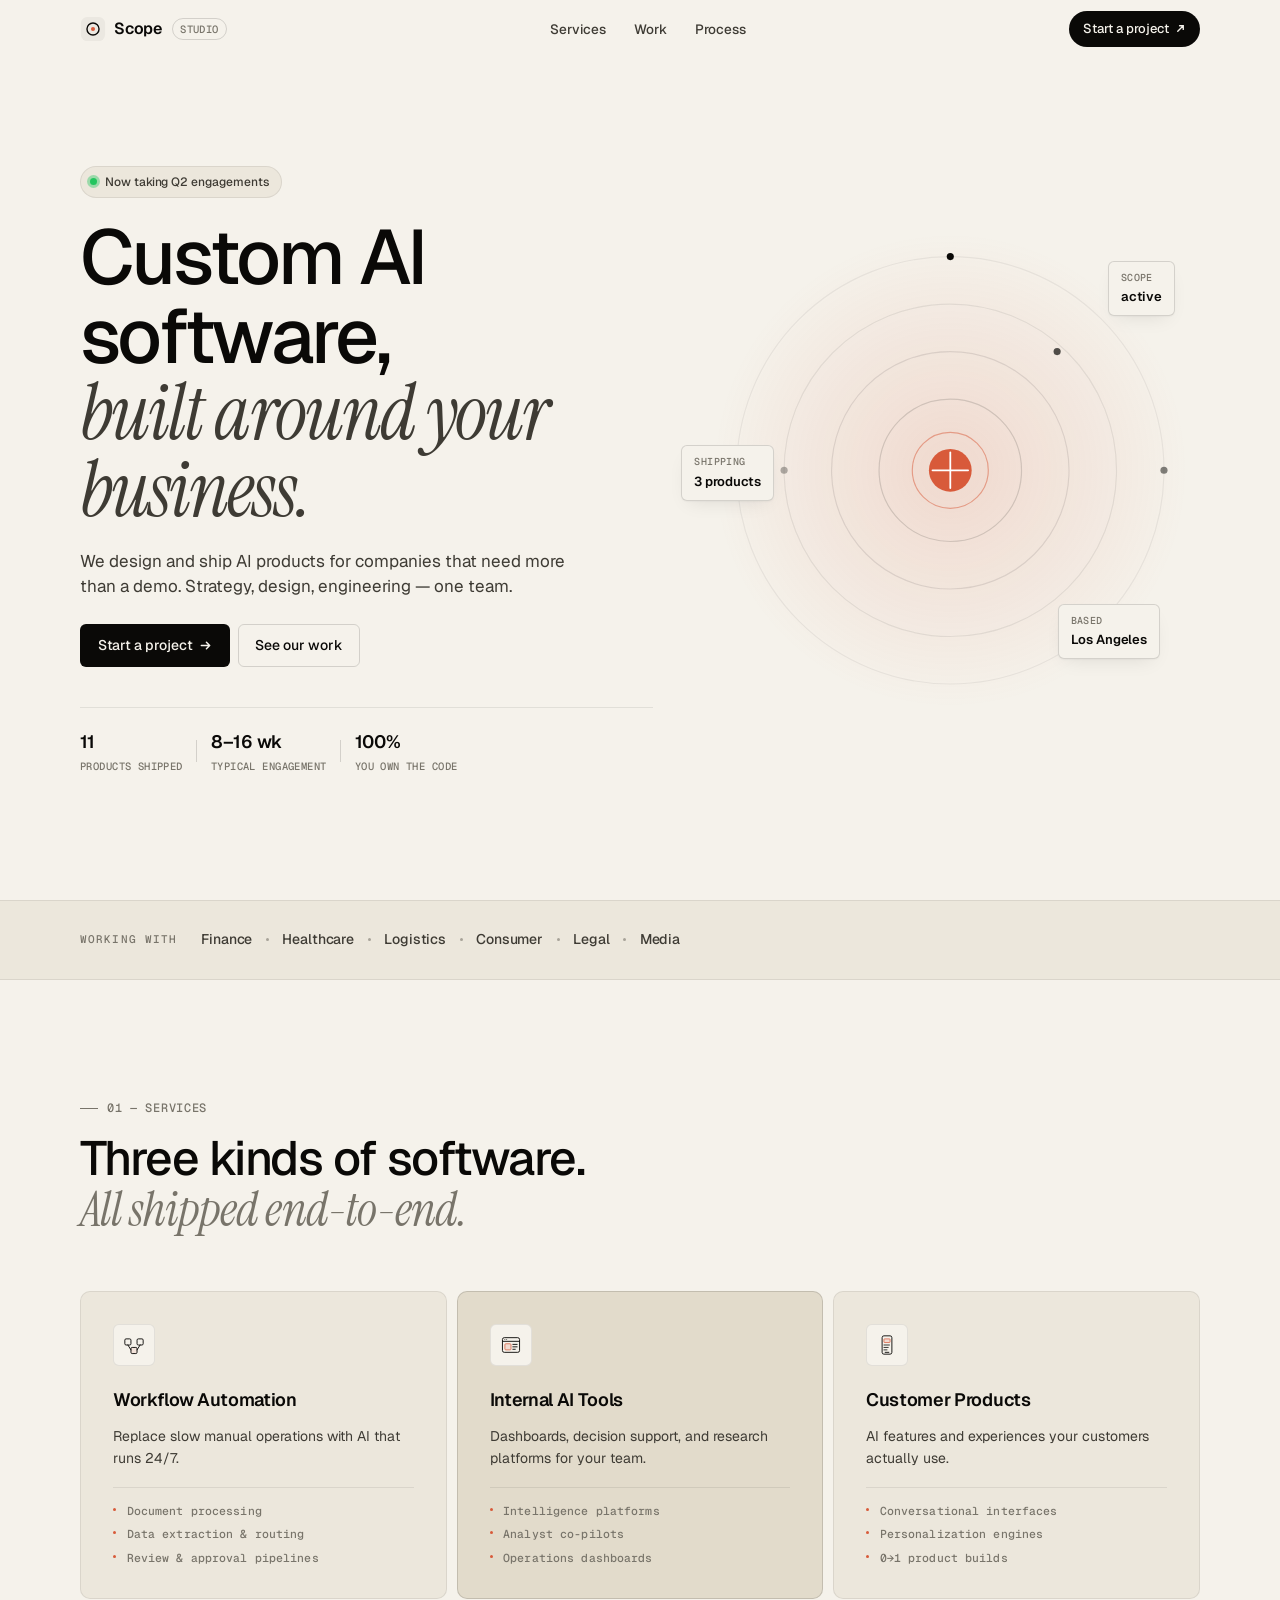
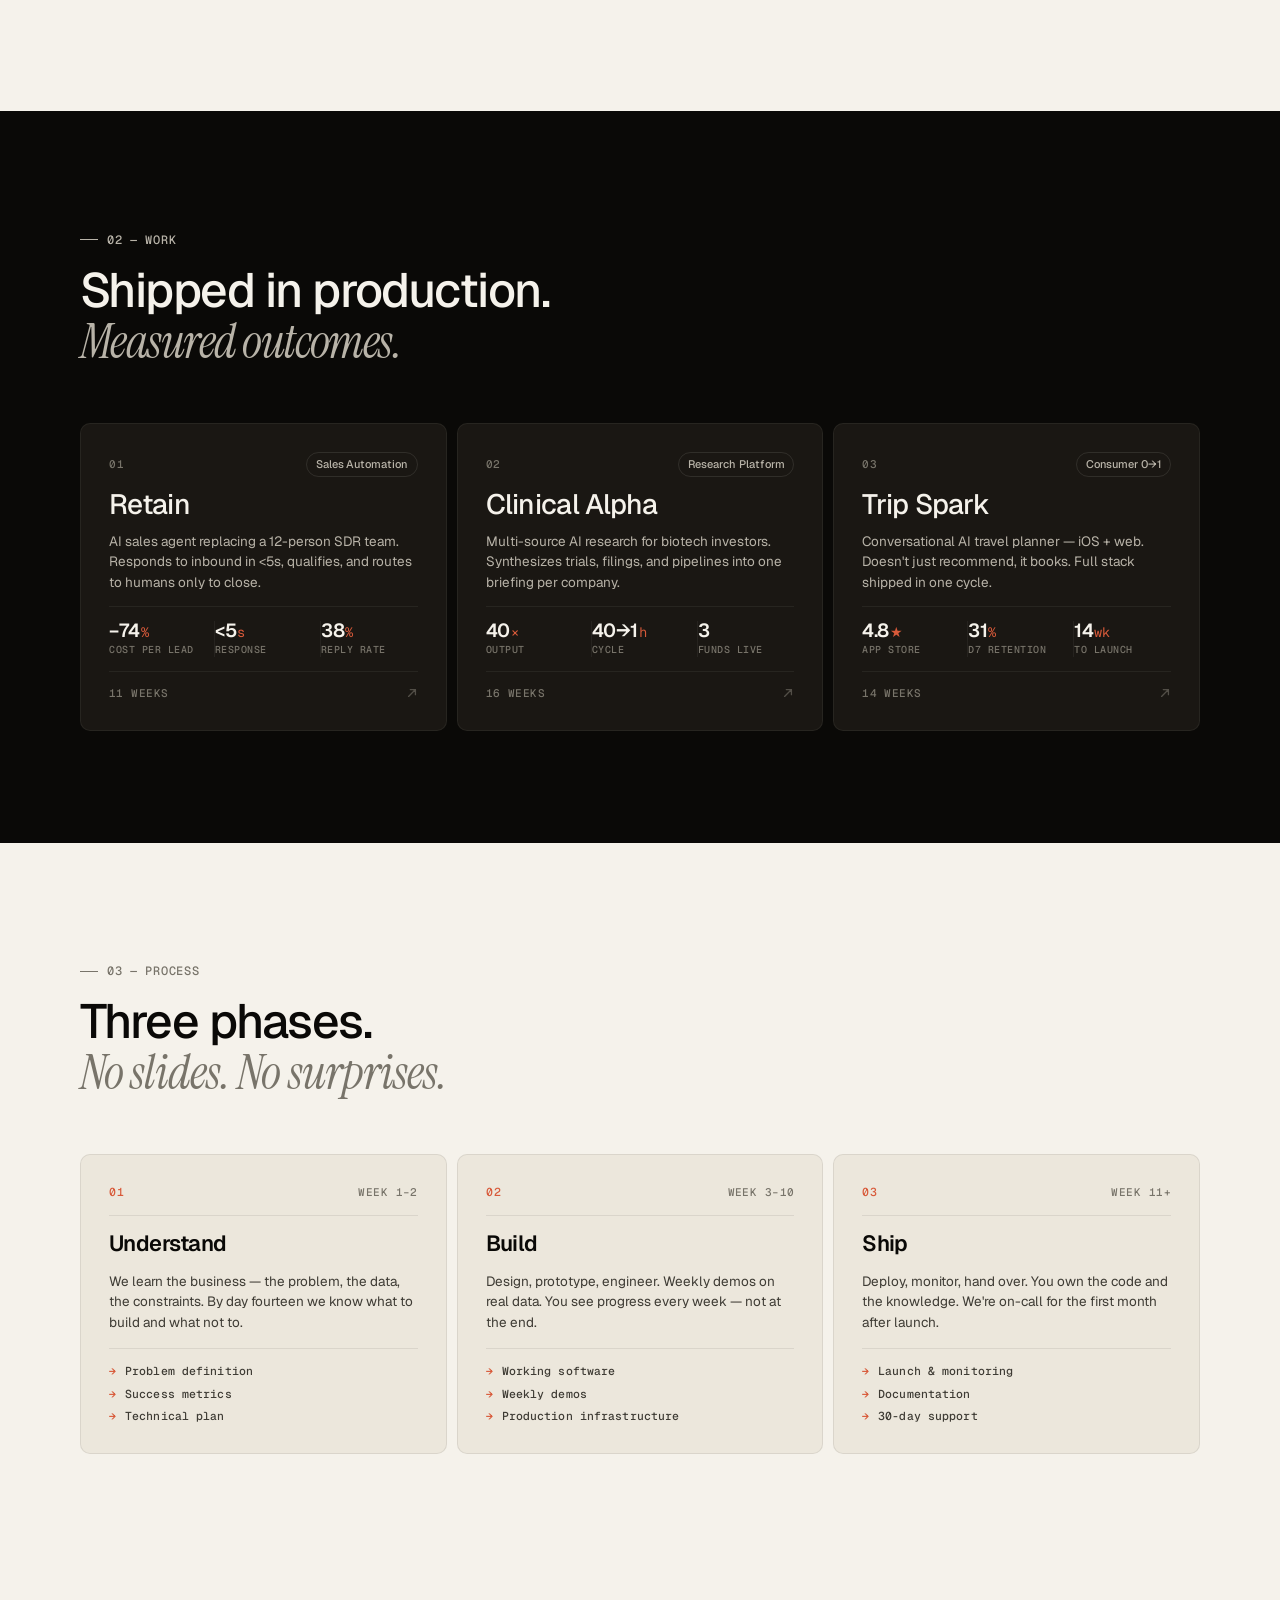
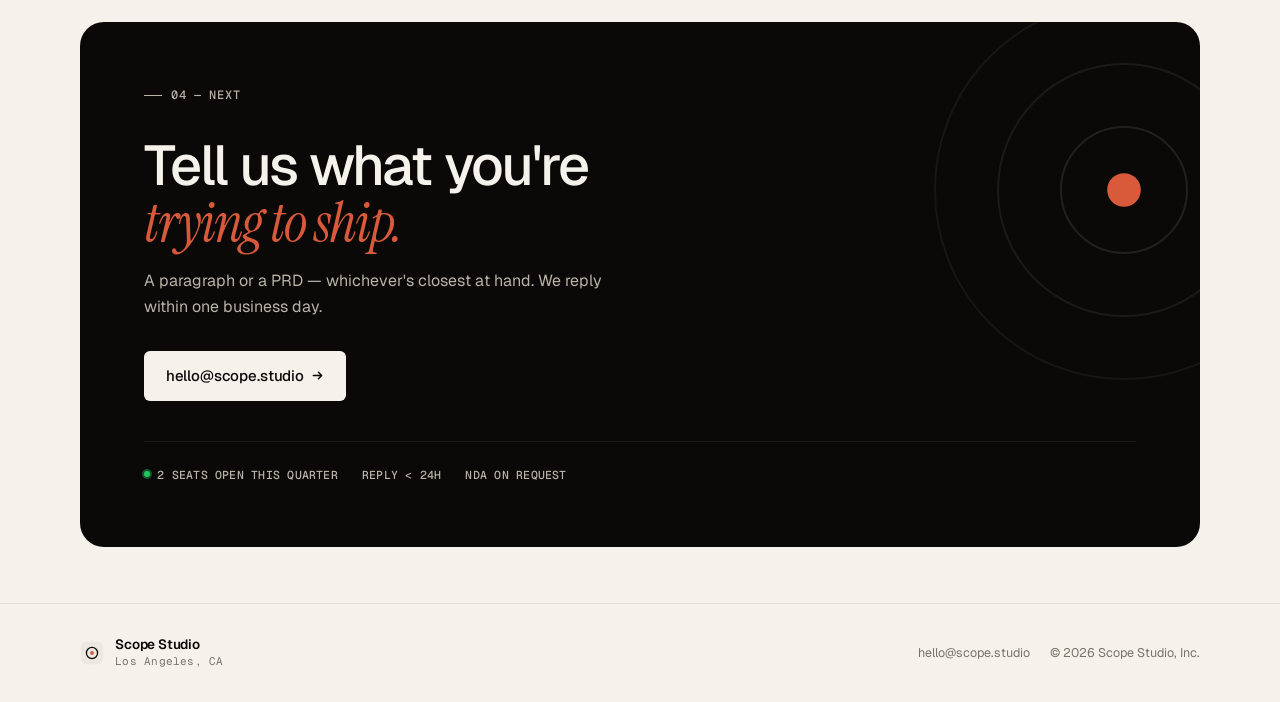
==== commit c9533d28: "Brand v2: Geist + terracotta, custom SVG assets, dvh-safe hero Complete brand redesign with new colo" ====
--- a/index.html
+++ b/index.html
@@ -2,32 +2,45 @@
 <html lang="en">
 <head>
   <meta charset="UTF-8" />
-  <meta name="viewport" content="width=device-width, initial-scale=1.0" />
+  <meta name="viewport" content="width=device-width, initial-scale=1.0, viewport-fit=cover" />
   <title>Scope Studio — Custom AI Software</title>
-  <meta name="description" content="Scope Studio builds custom AI software for businesses. We design, engineer, and ship — end to end." />
-  <meta property="og:title" content="Scope Studio — Custom AI Software" />
-  <meta property="og:description" content="You have a problem. We build the AI to solve it." />
+  <meta name="description" content="Scope Studio designs and builds custom AI software for businesses — end to end." />
+  <meta property="og:title" content="Scope Studio" />
+  <meta property="og:description" content="Custom AI software for businesses." />
   <meta property="og:type" content="website" />
-  <meta name="theme-color" content="#EAE3D2" />
+  <meta name="theme-color" content="#F5F2EB" />
 
   <link rel="preconnect" href="https://fonts.googleapis.com" />
   <link rel="preconnect" href="https://fonts.gstatic.com" crossorigin />
-  <link href="https://fonts.googleapis.com/css2?family=Instrument+Serif:ital@0;1&family=Inter:opsz,wght@14..32,400;14..32,500;14..32,600&display=swap" rel="stylesheet" />
+  <link href="https://fonts.googleapis.com/css2?family=Geist:wght@300;400;500;600;700&family=Geist+Mono:wght@400;500&family=Instrument+Serif:ital@0;1&display=swap" rel="stylesheet" />
 
   <link rel="stylesheet" href="style.css" />
-  <link rel="icon" href="data:image/svg+xml,<svg xmlns='http://www.w3.org/2000/svg' viewBox='0 0 100 100'><circle cx='50' cy='50' r='42' fill='none' stroke='%231E1C18' stroke-width='6'/></svg>" />
+  <link rel="icon" href="data:image/svg+xml,<svg xmlns='http://www.w3.org/2000/svg' viewBox='0 0 32 32'><rect x='4' y='4' width='24' height='24' rx='6' fill='%230A0907'/><path d='M12 20a4 4 0 118 0' stroke='%23D85A3A' stroke-width='2' stroke-linecap='round' fill='none'/></svg>" />
 </head>
 <body>
 
   <!-- NAV -->
   <nav class="nav" id="nav">
     <div class="wrap nav-inner">
-      <a href="#top" class="logo">
-        <span class="logo-ring" aria-hidden="true"></span>
-        <span>Scope</span>
+      <a href="#top" class="logo" aria-label="Scope Studio">
+        <svg class="logo-mark" viewBox="0 0 28 28" fill="none" aria-hidden="true">
+          <rect x="1" y="1" width="26" height="26" rx="7" fill="currentColor" opacity="0.04" stroke="currentColor" stroke-opacity="0.14"/>
+          <circle cx="14" cy="14" r="6.5" stroke="currentColor" stroke-width="1.5" fill="none"/>
+          <circle cx="14" cy="14" r="2.2" fill="var(--accent)"/>
+        </svg>
+        <span class="logo-word">Scope</span>
+        <span class="logo-badge">Studio</span>
       </a>
+
+      <div class="nav-center">
+        <a href="#services">Services</a>
+        <a href="#work">Work</a>
+        <a href="#process">Process</a>
+      </div>
+
       <a href="mailto:hello@scope.studio?subject=Project%20inquiry" class="nav-cta">
-        Get in touch <span aria-hidden="true">↗</span>
+        <span>Start a project</span>
+        <svg viewBox="0 0 12 12" aria-hidden="true"><path d="M3 9 L9 3 M5 3 L9 3 L9 7" stroke="currentColor" stroke-width="1.5" stroke-linecap="round" fill="none"/></svg>
       </a>
     </div>
   </nav>
@@ -35,197 +48,285 @@
 
   <!-- HERO -->
   <header class="hero" id="top">
-    <div class="wrap">
-      <p class="hero-label reveal">
-        <span class="pulse" aria-hidden="true"></span>
-        AI Product Studio &nbsp;·&nbsp; Los Angeles
-      </p>
-      <h1 class="hero-h reveal">
-        We build AI software<br/>
-        <em>around your business.</em>
-      </h1>
-      <p class="hero-sub reveal">
-        You have a problem. We build the AI to solve it —
-        designed for your team, shipped to production.
-      </p>
-      <div class="hero-actions reveal">
-        <a href="mailto:hello@scope.studio?subject=Project%20inquiry" class="btn btn-dark">
-          Start a project <span aria-hidden="true">→</span>
-        </a>
-        <a href="#work" class="btn btn-ghost">See our work</a>
-      </div>
-    </div>
-    <div class="hero-stats reveal">
-      <div class="wrap hero-stats-inner">
-        <div class="stat">
-          <span class="stat-n">8–16</span>
-          <span class="stat-l">Weeks to ship</span>
-        </div>
-        <div class="stat-div" aria-hidden="true"></div>
-        <div class="stat">
-          <span class="stat-n">100%</span>
-          <span class="stat-l">You own the code</span>
-        </div>
-        <div class="stat-div" aria-hidden="true"></div>
-        <div class="stat">
-          <span class="stat-n">2</span>
-          <span class="stat-l">Seats open now</span>
-        </div>
-        <div class="stat-div" aria-hidden="true"></div>
-        <div class="stat">
-          <span class="stat-n">End-to-end</span>
-          <span class="stat-l">Strategy to launch</span>
-        </div>
-      </div>
+    <div class="wrap hero-wrap">
+
+      <div class="hero-content">
+        <div class="hero-label">
+          <span class="hero-label-dot" aria-hidden="true"></span>
+          <span>Now taking Q2 engagements</span>
+        </div>
+
+        <h1 class="hero-h">
+          <span class="hero-h-line">Custom AI software,</span>
+          <span class="hero-h-line hero-h-accent">built around your business.</span>
+        </h1>
+
+        <p class="hero-sub">
+          We design and ship AI products for companies that need
+          more than a demo. Strategy, design, engineering — one team.
+        </p>
+
+        <div class="hero-actions">
+          <a href="mailto:hello@scope.studio?subject=Project%20inquiry" class="btn btn-primary">
+            Start a project
+            <svg viewBox="0 0 14 14" aria-hidden="true"><path d="M2.5 7 H11.5 M8 3.5 L11.5 7 L8 10.5" stroke="currentColor" stroke-width="1.6" stroke-linecap="round" stroke-linejoin="round" fill="none"/></svg>
+          </a>
+          <a href="#work" class="btn btn-secondary">See our work</a>
+        </div>
+
+        <div class="hero-trust">
+          <div class="trust-item">
+            <span class="trust-n">11</span>
+            <span class="trust-l">Products shipped</span>
+          </div>
+          <span class="trust-div" aria-hidden="true"></span>
+          <div class="trust-item">
+            <span class="trust-n">8–16 wk</span>
+            <span class="trust-l">Typical engagement</span>
+          </div>
+          <span class="trust-div" aria-hidden="true"></span>
+          <div class="trust-item">
+            <span class="trust-n">100%</span>
+            <span class="trust-l">You own the code</span>
+          </div>
+        </div>
+      </div>
+
+      <!-- Hero visual (desktop) -->
+      <div class="hero-visual" aria-hidden="true">
+        <svg viewBox="0 0 420 420" fill="none" class="hero-viz-svg">
+          <defs>
+            <radialGradient id="hg1" cx="50%" cy="50%" r="50%">
+              <stop offset="0%" stop-color="#D85A3A" stop-opacity="0.16"/>
+              <stop offset="100%" stop-color="#D85A3A" stop-opacity="0"/>
+            </radialGradient>
+          </defs>
+          <circle cx="210" cy="210" r="200" fill="url(#hg1)"/>
+          <!-- concentric rings -->
+          <circle cx="210" cy="210" r="180" stroke="#0A0907" stroke-opacity="0.06" stroke-width="1"/>
+          <circle cx="210" cy="210" r="140" stroke="#0A0907" stroke-opacity="0.08" stroke-width="1"/>
+          <circle cx="210" cy="210" r="100" stroke="#0A0907" stroke-opacity="0.10" stroke-width="1"/>
+          <circle cx="210" cy="210" r="60" stroke="#0A0907" stroke-opacity="0.14" stroke-width="1"/>
+          <!-- orbital dots -->
+          <circle cx="210" cy="30" r="3" fill="#0A0907"/>
+          <circle cx="390" cy="210" r="3" fill="#0A0907" opacity="0.5"/>
+          <circle cx="70" cy="210" r="3" fill="#0A0907" opacity="0.3"/>
+          <circle cx="300" cy="110" r="3" fill="#0A0907" opacity="0.7"/>
+          <!-- center accent -->
+          <circle cx="210" cy="210" r="18" fill="#D85A3A"/>
+          <circle cx="210" cy="210" r="32" stroke="#D85A3A" stroke-width="1" stroke-opacity="0.5"/>
+          <!-- cross hair -->
+          <line x1="210" y1="195" x2="210" y2="225" stroke="#FFFFFF" stroke-width="1.5" stroke-linecap="round"/>
+          <line x1="195" y1="210" x2="225" y2="210" stroke="#FFFFFF" stroke-width="1.5" stroke-linecap="round"/>
+        </svg>
+
+        <!-- Floating data chips -->
+        <div class="viz-chip viz-chip-1">
+          <span class="viz-chip-k">Scope</span>
+          <span class="viz-chip-v">active</span>
+        </div>
+        <div class="viz-chip viz-chip-2">
+          <span class="viz-chip-k">Shipping</span>
+          <span class="viz-chip-v">3 products</span>
+        </div>
+        <div class="viz-chip viz-chip-3">
+          <span class="viz-chip-k">Based</span>
+          <span class="viz-chip-v">Los Angeles</span>
+        </div>
+      </div>
+
     </div>
   </header>
 
 
-  <!-- WHAT WE DO -->
+  <!-- LOGOS / TRUSTED BY -->
+  <section class="band" aria-label="Industries served">
+    <div class="wrap band-inner">
+      <span class="band-label">Working with</span>
+      <div class="band-list">
+        <span>Finance</span>
+        <span class="band-dot" aria-hidden="true"></span>
+        <span>Healthcare</span>
+        <span class="band-dot" aria-hidden="true"></span>
+        <span>Logistics</span>
+        <span class="band-dot" aria-hidden="true"></span>
+        <span>Consumer</span>
+        <span class="band-dot" aria-hidden="true"></span>
+        <span>Legal</span>
+        <span class="band-dot" aria-hidden="true"></span>
+        <span>Media</span>
+      </div>
+    </div>
+  </section>
+
+
+  <!-- SERVICES -->
   <section class="section" id="services">
     <div class="wrap">
-      <p class="label reveal">What we do</p>
-      <div class="services-grid">
-
-        <div class="service-card reveal">
-          <span class="service-icon" aria-hidden="true">⬡</span>
-          <h2 class="service-title">Workflow<br/>Automation</h2>
-          <p class="service-desc">Replace slow, manual operations with AI that runs 24/7 and gets smarter over time.</p>
-          <ul class="service-examples">
+      <div class="section-head">
+        <span class="eyebrow"><span class="eyebrow-dash"></span>01 — Services</span>
+        <h2 class="section-h">
+          Three kinds of software.<br/>
+          <span class="section-h-mute">All shipped end-to-end.</span>
+        </h2>
+      </div>
+
+      <div class="services">
+        <article class="svc">
+          <div class="svc-icon">
+            <svg viewBox="0 0 36 36" fill="none" aria-hidden="true">
+              <rect x="3" y="8" width="10" height="10" rx="2" stroke="currentColor" stroke-width="1.5"/>
+              <rect x="23" y="8" width="10" height="10" rx="2" stroke="currentColor" stroke-width="1.5"/>
+              <rect x="13" y="22" width="10" height="10" rx="2" stroke="currentColor" stroke-width="1.5" fill="var(--accent)" fill-opacity="0.1"/>
+              <path d="M8 18 L13 26 M28 18 L23 26" stroke="currentColor" stroke-width="1.5" stroke-linecap="round"/>
+            </svg>
+          </div>
+          <h3 class="svc-title">Workflow Automation</h3>
+          <p class="svc-desc">Replace slow manual operations with AI that runs 24/7.</p>
+          <ul class="svc-list">
             <li>Document processing</li>
-            <li>Data extraction & routing</li>
-            <li>Approval & review pipelines</li>
-          </ul>
-        </div>
-
-        <div class="service-card reveal">
-          <span class="service-icon" aria-hidden="true">◈</span>
-          <h2 class="service-title">Internal<br/>Tools</h2>
-          <p class="service-desc">AI-powered dashboards, decision support, and research platforms built for your team.</p>
-          <ul class="service-examples">
+            <li>Data extraction &amp; routing</li>
+            <li>Review &amp; approval pipelines</li>
+          </ul>
+        </article>
+
+        <article class="svc svc-feature">
+          <div class="svc-icon">
+            <svg viewBox="0 0 36 36" fill="none" aria-hidden="true">
+              <rect x="4" y="6" width="28" height="24" rx="3" stroke="currentColor" stroke-width="1.5"/>
+              <line x1="4" y1="12" x2="32" y2="12" stroke="currentColor" stroke-width="1.5"/>
+              <circle cx="8" cy="9" r="0.8" fill="currentColor"/>
+              <circle cx="11" cy="9" r="0.8" fill="currentColor"/>
+              <rect x="8" y="16" width="10" height="10" rx="1.5" fill="var(--accent)" fill-opacity="0.15" stroke="var(--accent)" stroke-width="1.2"/>
+              <line x1="21" y1="17" x2="28" y2="17" stroke="currentColor" stroke-width="1.5" stroke-linecap="round"/>
+              <line x1="21" y1="21" x2="28" y2="21" stroke="currentColor" stroke-width="1.5" stroke-linecap="round"/>
+              <line x1="21" y1="25" x2="25" y2="25" stroke="currentColor" stroke-width="1.5" stroke-linecap="round"/>
+            </svg>
+          </div>
+          <h3 class="svc-title">Internal AI Tools</h3>
+          <p class="svc-desc">Dashboards, decision support, and research platforms for your team.</p>
+          <ul class="svc-list">
             <li>Intelligence platforms</li>
             <li>Analyst co-pilots</li>
             <li>Operations dashboards</li>
           </ul>
-        </div>
-
-        <div class="service-card reveal">
-          <span class="service-icon" aria-hidden="true">◎</span>
-          <h2 class="service-title">Customer-Facing<br/>Products</h2>
-          <p class="service-desc">AI features and experiences your customers interact with — from first concept to App Store.</p>
-          <ul class="service-examples">
+        </article>
+
+        <article class="svc">
+          <div class="svc-icon">
+            <svg viewBox="0 0 36 36" fill="none" aria-hidden="true">
+              <rect x="10" y="3" width="16" height="30" rx="3" stroke="currentColor" stroke-width="1.5"/>
+              <line x1="15" y1="30" x2="21" y2="30" stroke="currentColor" stroke-width="1.5" stroke-linecap="round"/>
+              <rect x="13" y="8" width="10" height="6" rx="1" fill="var(--accent)" fill-opacity="0.15" stroke="var(--accent)" stroke-width="1.2"/>
+              <line x1="13" y1="18" x2="22" y2="18" stroke="currentColor" stroke-width="1.3" stroke-linecap="round"/>
+              <line x1="13" y1="22" x2="20" y2="22" stroke="currentColor" stroke-width="1.3" stroke-linecap="round"/>
+              <line x1="13" y1="26" x2="18" y2="26" stroke="currentColor" stroke-width="1.3" stroke-linecap="round"/>
+            </svg>
+          </div>
+          <h3 class="svc-title">Customer Products</h3>
+          <p class="svc-desc">AI features and experiences your customers actually use.</p>
+          <ul class="svc-list">
             <li>Conversational interfaces</li>
             <li>Personalization engines</li>
             <li>0→1 product builds</li>
           </ul>
-        </div>
-
+        </article>
       </div>
     </div>
   </section>
 
 
-  <!-- HOW WE WORK -->
-  <section class="section process-section" id="process">
+  <!-- WORK -->
+  <section class="section section-dark" id="work">
     <div class="wrap">
-      <p class="label reveal">How it works</p>
-      <div class="process-grid">
-        <div class="process-step reveal">
-          <span class="process-n" aria-hidden="true">01</span>
-          <h3>Understand</h3>
-          <p>We learn your business — the problem, the data, the constraints. No assumptions.</p>
-        </div>
-        <div class="process-arrow" aria-hidden="true">→</div>
-        <div class="process-step reveal">
-          <span class="process-n" aria-hidden="true">02</span>
-          <h3>Design &amp; build</h3>
-          <p>We prototype and engineer the right solution. Functional, not a deck.</p>
-        </div>
-        <div class="process-arrow" aria-hidden="true">→</div>
-        <div class="process-step reveal">
-          <span class="process-n" aria-hidden="true">03</span>
-          <h3>Ship</h3>
-          <p>Production software — tested, documented, deployed. You own everything.</p>
-        </div>
-      </div>
-    </div>
-  </section>
-
-
-  <!-- WORK -->
-  <section class="section" id="work">
-    <div class="wrap">
-      <p class="label reveal">Results</p>
-      <h2 class="section-h reveal">Three shipped.<br/><em>Measured.</em></h2>
-
-      <div class="cases-grid">
-
-        <article class="case-card reveal">
-          <div class="case-top">
+      <div class="section-head">
+        <span class="eyebrow eyebrow-light"><span class="eyebrow-dash"></span>02 — Work</span>
+        <h2 class="section-h section-h-light">
+          Shipped in production.<br/>
+          <span class="section-h-mute-light">Measured outcomes.</span>
+        </h2>
+      </div>
+
+      <div class="cases">
+
+        <article class="case">
+          <div class="case-head">
+            <span class="case-num">01</span>
             <span class="case-tag">Sales Automation</span>
+          </div>
+          <h3 class="case-name">Retain</h3>
+          <p class="case-desc">AI sales agent replacing a 12-person SDR team. Responds to inbound in &lt;5s, qualifies, and routes to humans only to close.</p>
+          <div class="case-metrics">
+            <div class="metric">
+              <span class="metric-n">−74<span class="metric-u">%</span></span>
+              <span class="metric-l">Cost per lead</span>
+            </div>
+            <div class="metric">
+              <span class="metric-n">&lt;5<span class="metric-u">s</span></span>
+              <span class="metric-l">Response</span>
+            </div>
+            <div class="metric">
+              <span class="metric-n">38<span class="metric-u">%</span></span>
+              <span class="metric-l">Reply rate</span>
+            </div>
+          </div>
+          <div class="case-bar" aria-hidden="true">
             <span class="case-dur">11 weeks</span>
-          </div>
-          <h3 class="case-name">Retain</h3>
-          <p class="case-line">AI sales agent replacing a 12-person SDR team.</p>
+            <svg viewBox="0 0 14 14" aria-hidden="true"><path d="M3 11 L11 3 M5 3 L11 3 L11 9" stroke="currentColor" stroke-width="1.5" stroke-linecap="round" fill="none"/></svg>
+          </div>
+        </article>
+
+        <article class="case">
+          <div class="case-head">
+            <span class="case-num">02</span>
+            <span class="case-tag">Research Platform</span>
+          </div>
+          <h3 class="case-name">Clinical Alpha</h3>
+          <p class="case-desc">Multi-source AI research for biotech investors. Synthesizes trials, filings, and pipelines into one briefing per company.</p>
           <div class="case-metrics">
             <div class="metric">
-              <span class="metric-n">−74%</span>
-              <span class="metric-l">Cost per lead</span>
-            </div>
-            <div class="metric">
-              <span class="metric-n">&lt;5s</span>
-              <span class="metric-l">Response time</span>
-            </div>
-            <div class="metric">
-              <span class="metric-n">38%</span>
-              <span class="metric-l">Reply rate</span>
-            </div>
-          </div>
-        </article>
-
-        <article class="case-card reveal">
-          <div class="case-top">
-            <span class="case-tag">Research Platform</span>
-            <span class="case-dur">16 weeks</span>
-          </div>
-          <h3 class="case-name">Clinical Alpha</h3>
-          <p class="case-line">Multi-source AI research platform for biotech investors.</p>
-          <div class="case-metrics">
-            <div class="metric">
-              <span class="metric-n">40×</span>
-              <span class="metric-l">Analyst output</span>
-            </div>
-            <div class="metric">
-              <span class="metric-n">40h→1h</span>
-              <span class="metric-l">Research cycle</span>
+              <span class="metric-n">40<span class="metric-u">×</span></span>
+              <span class="metric-l">Output</span>
+            </div>
+            <div class="metric">
+              <span class="metric-n">40→1<span class="metric-u">h</span></span>
+              <span class="metric-l">Cycle</span>
             </div>
             <div class="metric">
               <span class="metric-n">3</span>
               <span class="metric-l">Funds live</span>
             </div>
           </div>
-        </article>
-
-        <article class="case-card reveal">
-          <div class="case-top">
-            <span class="case-tag">Consumer Product</span>
+          <div class="case-bar" aria-hidden="true">
+            <span class="case-dur">16 weeks</span>
+            <svg viewBox="0 0 14 14" aria-hidden="true"><path d="M3 11 L11 3 M5 3 L11 3 L11 9" stroke="currentColor" stroke-width="1.5" stroke-linecap="round" fill="none"/></svg>
+          </div>
+        </article>
+
+        <article class="case">
+          <div class="case-head">
+            <span class="case-num">03</span>
+            <span class="case-tag">Consumer 0→1</span>
+          </div>
+          <h3 class="case-name">Trip Spark</h3>
+          <p class="case-desc">Conversational AI travel planner — iOS + web. Doesn't just recommend, it books. Full stack shipped in one cycle.</p>
+          <div class="case-metrics">
+            <div class="metric">
+              <span class="metric-n">4.8<span class="metric-u">★</span></span>
+              <span class="metric-l">App Store</span>
+            </div>
+            <div class="metric">
+              <span class="metric-n">31<span class="metric-u">%</span></span>
+              <span class="metric-l">D7 retention</span>
+            </div>
+            <div class="metric">
+              <span class="metric-n">14<span class="metric-u">wk</span></span>
+              <span class="metric-l">To launch</span>
+            </div>
+          </div>
+          <div class="case-bar" aria-hidden="true">
             <span class="case-dur">14 weeks</span>
-          </div>
-          <h3 class="case-name">Trip Spark</h3>
-          <p class="case-line">AI travel planner — iOS + web, 0 to launch.</p>
-          <div class="case-metrics">
-            <div class="metric">
-              <span class="metric-n">4.8★</span>
-              <span class="metric-l">App Store</span>
-            </div>
-            <div class="metric">
-              <span class="metric-n">31%</span>
-              <span class="metric-l">D7 retention</span>
-            </div>
-            <div class="metric">
-              <span class="metric-n">14wk</span>
-              <span class="metric-l">Time to launch</span>
-            </div>
+            <svg viewBox="0 0 14 14" aria-hidden="true"><path d="M3 11 L11 3 M5 3 L11 3 L11 9" stroke="currentColor" stroke-width="1.5" stroke-linecap="round" fill="none"/></svg>
           </div>
         </article>
 
@@ -234,71 +335,98 @@
   </section>
 
 
-  <!-- FIT -->
-  <section class="section fit-section" id="fit">
+  <!-- PROCESS -->
+  <section class="section" id="process">
     <div class="wrap">
-      <p class="label reveal">Is this you?</p>
-      <div class="fit-grid">
-        <div class="fit-col reveal">
-          <h3 class="fit-col-h fit-col-h--yes">Good fit</h3>
-          <ul class="fit-list">
-            <li>Real operational problem with real stakes</li>
-            <li>Data exists, or there's a clear path to it</li>
-            <li>You need software, not a strategy doc</li>
-            <li>Decision-maker available to collaborate</li>
-            <li>Ready to move in the next 30 days</li>
-          </ul>
-        </div>
-        <div class="fit-col reveal">
-          <h3 class="fit-col-h fit-col-h--no">Not a fit</h3>
-          <ul class="fit-list fit-list--no">
-            <li>Proof-of-concept with no path to production</li>
-            <li>Subcontracting for another agency</li>
-            <li>Budget not approved</li>
-            <li>Looking for someone to explain what AI is</li>
-          </ul>
-        </div>
-      </div>
+      <div class="section-head">
+        <span class="eyebrow"><span class="eyebrow-dash"></span>03 — Process</span>
+        <h2 class="section-h">
+          Three phases.<br/>
+          <span class="section-h-mute">No slides. No surprises.</span>
+        </h2>
+      </div>
+
+      <ol class="phases">
+        <li class="phase">
+          <div class="phase-head">
+            <span class="phase-n">01</span>
+            <span class="phase-w">Week 1–2</span>
+          </div>
+          <h3 class="phase-title">Understand</h3>
+          <p class="phase-desc">We learn the business — the problem, the data, the constraints. By day fourteen we know what to build and what not to.</p>
+          <ul class="phase-deliverables">
+            <li>Problem definition</li>
+            <li>Success metrics</li>
+            <li>Technical plan</li>
+          </ul>
+        </li>
+        <li class="phase">
+          <div class="phase-head">
+            <span class="phase-n">02</span>
+            <span class="phase-w">Week 3–10</span>
+          </div>
+          <h3 class="phase-title">Build</h3>
+          <p class="phase-desc">Design, prototype, engineer. Weekly demos on real data. You see progress every week — not at the end.</p>
+          <ul class="phase-deliverables">
+            <li>Working software</li>
+            <li>Weekly demos</li>
+            <li>Production infrastructure</li>
+          </ul>
+        </li>
+        <li class="phase">
+          <div class="phase-head">
+            <span class="phase-n">03</span>
+            <span class="phase-w">Week 11+</span>
+          </div>
+          <h3 class="phase-title">Ship</h3>
+          <p class="phase-desc">Deploy, monitor, hand over. You own the code and the knowledge. We're on-call for the first month after launch.</p>
+          <ul class="phase-deliverables">
+            <li>Launch &amp; monitoring</li>
+            <li>Documentation</li>
+            <li>30-day support</li>
+          </ul>
+        </li>
+      </ol>
     </div>
   </section>
 
 
   <!-- CONTACT -->
-  <section class="section contact-section" id="contact">
-    <div class="wrap contact-inner">
-      <div class="contact-text">
-        <p class="label reveal">Start here</p>
-        <h2 class="contact-h reveal">
-          Tell us what's<br/><em>broken.</em>
+  <section class="contact" id="contact">
+    <div class="wrap">
+      <div class="contact-card">
+        <div class="contact-pattern" aria-hidden="true">
+          <svg viewBox="0 0 200 200" fill="none">
+            <circle cx="100" cy="100" r="90" stroke="currentColor" stroke-opacity="0.08" stroke-width="1"/>
+            <circle cx="100" cy="100" r="60" stroke="currentColor" stroke-opacity="0.10" stroke-width="1"/>
+            <circle cx="100" cy="100" r="30" stroke="currentColor" stroke-opacity="0.14" stroke-width="1"/>
+            <circle cx="100" cy="100" r="8" fill="var(--accent)"/>
+          </svg>
+        </div>
+
+        <span class="eyebrow eyebrow-light"><span class="eyebrow-dash"></span>04 — Next</span>
+        <h2 class="contact-h">
+          Tell us what you're<br/>
+          <em>trying to ship.</em>
         </h2>
-        <p class="contact-sub reveal">
-          Send a paragraph. We reply within one business day.
+        <p class="contact-sub">
+          A paragraph or a PRD — whichever's closest at hand.
+          We reply within one business day.
         </p>
-        <a href="mailto:hello@scope.studio?subject=Project%20inquiry" class="contact-email reveal">
-          hello@scope.studio <span aria-hidden="true">↗</span>
-        </a>
-        <ul class="contact-chips reveal">
-          <li>
-            <span class="pulse" aria-hidden="true"></span>
-            2 seats open this quarter
-          </li>
+
+        <div class="contact-cta">
+          <a href="mailto:hello@scope.studio?subject=Project%20inquiry" class="btn btn-light">
+            hello@scope.studio
+            <svg viewBox="0 0 14 14" aria-hidden="true"><path d="M2.5 7 H11.5 M8 3.5 L11.5 7 L8 10.5" stroke="currentColor" stroke-width="1.6" stroke-linecap="round" stroke-linejoin="round" fill="none"/></svg>
+          </a>
+        </div>
+
+        <ul class="contact-chips">
+          <li><span class="chip-dot" aria-hidden="true"></span>2 seats open this quarter</li>
           <li>Reply &lt; 24h</li>
           <li>NDA on request</li>
         </ul>
       </div>
-      <div class="contact-card reveal">
-        <div class="card-header">
-          <span class="card-ring" aria-hidden="true"></span>
-          <span>Scope Studio</span>
-        </div>
-        <div class="card-row"><span>Location</span><span>Los Angeles, CA</span></div>
-        <div class="card-row"><span>Founded</span><span>2023</span></div>
-        <div class="card-row"><span>Engagement</span><span>8 – 16 weeks</span></div>
-        <div class="card-row"><span>Disciplines</span><span>Product · Design · Eng</span></div>
-        <a href="mailto:hello@scope.studio?subject=Project%20inquiry" class="card-btn">
-          Start a conversation →
-        </a>
-      </div>
     </div>
   </section>
 
@@ -306,13 +434,18 @@
   <!-- FOOTER -->
   <footer class="footer">
     <div class="wrap footer-inner">
-      <div class="footer-l">
-        <span class="footer-ring" aria-hidden="true"></span>
-        <span class="footer-name">Scope Studio</span>
-        <span class="footer-sep" aria-hidden="true">·</span>
-        <span class="footer-loc">Los Angeles</span>
-      </div>
-      <div class="footer-r">
+      <div class="footer-brand">
+        <svg class="footer-mark" viewBox="0 0 28 28" fill="none" aria-hidden="true">
+          <rect x="1" y="1" width="26" height="26" rx="7" fill="currentColor" opacity="0.04" stroke="currentColor" stroke-opacity="0.14"/>
+          <circle cx="14" cy="14" r="6.5" stroke="currentColor" stroke-width="1.5" fill="none"/>
+          <circle cx="14" cy="14" r="2.2" fill="var(--accent)"/>
+        </svg>
+        <div class="footer-brand-text">
+          <span class="footer-brand-name">Scope Studio</span>
+          <span class="footer-brand-city">Los Angeles, CA</span>
+        </div>
+      </div>
+      <div class="footer-meta">
         <a href="mailto:hello@scope.studio">hello@scope.studio</a>
         <span>© <span id="year">2026</span> Scope Studio, Inc.</span>
       </div>
--- a/style.css
+++ b/style.css
@@ -1,57 +1,82 @@
 /* ============================================================
-   SCOPE STUDIO — Visual-first, business-targeted
-   Instrument Serif · Inter · Paper & Charcoal
-   Mobile-first
+   SCOPE STUDIO — Brand system v2
+   Modern premium · Light mode · Mobile-first
+   Geist (display+body) · Geist Mono (data) · Instrument Serif (accent)
    ============================================================ */
 
 :root {
-  --paper:      #EAE3D2;
-  --paper-2:    #E1D9C8;
-  --paper-3:    #D8CEB8;
-  --ink:        #1E1C18;
-  --ink-mid:    #5C5850;
-  --ink-soft:   #9A9488;
-  --rule:       rgba(30, 28, 24, 0.10);
-  --rule-mid:   rgba(30, 28, 24, 0.18);
-
-  --wrap:       1120px;
-  --gap:        clamp(1.25rem, 5vw, 3rem);
-
-  --ease:       cubic-bezier(0.22, 1, 0.36, 1);
-  --fast:       150ms;
-  --mid:        340ms;
-  --slow:       600ms;
+  /* Core palette */
+  --bg:          #F5F2EB;   /* warm ivory */
+  --bg-2:        #ECE7DC;   /* elevated */
+  --bg-3:        #E2DBCB;   /* card */
+  --ink:         #0A0907;   /* near-black */
+  --ink-2:       #3E3B34;   /* secondary */
+  --ink-3:       #78746A;   /* muted */
+  --ink-4:       #A8A399;   /* soft */
+  --line:        rgba(10, 9, 7, 0.08);
+  --line-2:      rgba(10, 9, 7, 0.14);
+  --line-strong: rgba(10, 9, 7, 0.22);
+
+  /* Dark surface */
+  --dark:        #0A0907;
+  --dark-2:      #1A1713;
+  --dark-3:      #2A2520;
+  --on-dark:     #F5F2EB;
+  --on-dark-2:   #B8B3A8;
+  --on-dark-3:   #78746A;
+
+  /* Accent */
+  --accent:      #D85A3A;
+  --accent-soft: rgba(216, 90, 58, 0.12);
+
+  /* Layout */
+  --wrap:        1200px;
+  --gap:         clamp(1.1rem, 4.5vw, 2.5rem);
+
+  /* Type */
+  --font-sans:   'Geist', -apple-system, BlinkMacSystemFont, system-ui, sans-serif;
+  --font-mono:   'Geist Mono', ui-monospace, SFMono-Regular, monospace;
+  --font-serif:  'Instrument Serif', Georgia, serif;
+
+  /* Motion */
+  --ease:        cubic-bezier(0.22, 1, 0.36, 1);
+  --ease-out:    cubic-bezier(0.16, 1, 0.3, 1);
+  --fast:        150ms;
+  --mid:         320ms;
+  --slow:        580ms;
+
+  /* Radii */
+  --r-sm: 6px;
+  --r-md: 10px;
+  --r-lg: 16px;
+  --r-xl: 24px;
 }
 
 /* ─── RESET ─── */
 *, *::before, *::after { margin: 0; padding: 0; box-sizing: border-box; }
-html { scroll-behavior: smooth; -webkit-font-smoothing: antialiased; -moz-osx-font-smoothing: grayscale; }
+
+html {
+  scroll-behavior: smooth;
+  -webkit-font-smoothing: antialiased;
+  -moz-osx-font-smoothing: grayscale;
+  text-rendering: optimizeLegibility;
+}
+
+body {
+  font-family: var(--font-sans);
+  font-size: 15px;
+  line-height: 1.55;
+  color: var(--ink);
+  background: var(--bg);
+  overflow-x: hidden;
+  -webkit-tap-highlight-color: transparent;
+}
+
 a { color: inherit; text-decoration: none; }
 ul, ol { list-style: none; }
-::selection { background: var(--ink); color: var(--paper); }
-
-body {
-  font-family: 'Inter', -apple-system, BlinkMacSystemFont, sans-serif;
-  font-size: 1rem;
-  line-height: 1.6;
-  color: var(--ink);
-  background: var(--paper);
-  overflow-x: hidden;
-}
-
-/* Paper grain */
-body::before {
-  content: '';
-  position: fixed;
-  inset: 0;
-  background-image: url("data:image/svg+xml;utf8,<svg viewBox='0 0 300 300' xmlns='http://www.w3.org/2000/svg'><filter id='n'><feTurbulence type='fractalNoise' baseFrequency='0.75' numOctaves='4' stitchTiles='stitch'/><feColorMatrix values='0 0 0 0 0.12 0 0 0 0 0.11 0 0 0 0 0.09 0 0 0 0.5 0'/></filter><rect width='100%25' height='100%25' filter='url(%23n)'/></svg>");
-  mix-blend-mode: multiply;
-  opacity: 0.32;
-  pointer-events: none;
-  z-index: 0;
-}
-
-nav, header, section, footer { position: relative; z-index: 1; }
+button { font-family: inherit; cursor: pointer; border: none; background: none; color: inherit; }
+img, svg { display: block; max-width: 100%; }
+::selection { background: var(--ink); color: var(--bg); }
 
 /* ─── LAYOUT ─── */
 .wrap {
@@ -59,695 +84,969 @@
   max-width: var(--wrap);
   margin: 0 auto;
   padding: 0 var(--gap);
+  position: relative;
 }
 
 .section {
-  padding: clamp(4rem, 10vw, 7.5rem) 0;
-  border-top: 1px solid var(--rule);
-}
-
-/* Section label */
-.label {
-  font-size: 0.7rem;
-  font-weight: 600;
-  letter-spacing: 0.22em;
-  text-transform: uppercase;
-  color: var(--ink-soft);
-  margin-bottom: clamp(1.75rem, 4vw, 2.5rem);
-  display: flex;
-  align-items: center;
-  gap: 0.6rem;
-}
-.label::before {
-  content: '';
-  display: inline-block;
-  width: 18px;
-  height: 1px;
-  background: var(--ink-soft);
-}
-
-.section-h {
-  font-family: 'Instrument Serif', Georgia, serif;
-  font-size: clamp(2rem, 5vw, 3.5rem);
-  font-weight: 400;
-  line-height: 1.08;
-  letter-spacing: -0.03em;
-  color: var(--ink);
-  margin-bottom: clamp(2.5rem, 6vw, 4rem);
-}
-.section-h em { color: var(--ink-mid); }
-
-
-/* ─── NAV ─── */
+  padding: clamp(3.5rem, 9vw, 7rem) 0;
+  position: relative;
+}
+
+
+/* ============================================================
+   NAV
+   ============================================================ */
 .nav {
   position: fixed;
   inset: 0 0 auto 0;
-  height: 56px;
-  display: flex;
-  align-items: center;
+  height: 58px;
   z-index: 100;
-}
+  display: flex;
+  align-items: center;
+  pointer-events: none;
+}
+
 .nav::before {
   content: '';
   position: absolute;
   inset: 0;
-  background: rgba(234, 227, 210, 0.9);
-  backdrop-filter: blur(16px);
-  -webkit-backdrop-filter: blur(16px);
+  background: rgba(245, 242, 235, 0.78);
+  -webkit-backdrop-filter: saturate(140%) blur(14px);
+  backdrop-filter: saturate(140%) blur(14px);
+  opacity: 0;
+  transition: opacity var(--mid) var(--ease);
   border-bottom: 1px solid transparent;
-  opacity: 0;
-  transition: opacity var(--mid) var(--ease), border-color var(--mid) var(--ease);
-  pointer-events: none;
-  z-index: -1;
-}
-.nav.scrolled::before { opacity: 1; border-bottom-color: var(--rule); }
+  pointer-events: auto;
+}
+.nav.scrolled::before {
+  opacity: 1;
+  border-bottom-color: var(--line);
+}
 
 .nav-inner {
   display: flex;
   align-items: center;
   justify-content: space-between;
+  gap: 1rem;
+  pointer-events: auto;
+  width: 100%;
 }
 
 .logo {
   display: flex;
   align-items: center;
   gap: 0.5rem;
-  font-family: 'Instrument Serif', serif;
-  font-size: 1.15rem;
-  letter-spacing: -0.01em;
-  color: var(--ink);
-}
-.logo-ring {
-  width: 18px;
-  height: 18px;
-  border-radius: 50%;
-  border: 1.5px solid var(--ink);
+  color: var(--ink);
+  font-family: var(--font-sans);
+}
+.logo-mark {
+  width: 26px;
+  height: 26px;
   flex-shrink: 0;
   transition: transform var(--fast) var(--ease);
 }
-.logo:hover .logo-ring { transform: scale(1.15); }
+.logo:hover .logo-mark { transform: rotate(12deg); }
+.logo-word {
+  font-size: 16px;
+  font-weight: 600;
+  letter-spacing: -0.015em;
+  color: var(--ink);
+}
+.logo-badge {
+  display: none;
+  font-family: var(--font-mono);
+  font-size: 10.5px;
+  font-weight: 500;
+  padding: 2px 7px;
+  border: 1px solid var(--line-2);
+  border-radius: 999px;
+  color: var(--ink-3);
+  letter-spacing: 0.04em;
+  text-transform: uppercase;
+  margin-left: 0.15rem;
+}
+@media (min-width: 460px) { .logo-badge { display: inline-block; } }
+
+.nav-center {
+  display: none;
+  align-items: center;
+  gap: 1.75rem;
+}
+.nav-center a {
+  font-size: 13.5px;
+  font-weight: 500;
+  color: var(--ink-2);
+  transition: color var(--fast) var(--ease);
+  position: relative;
+}
+.nav-center a::after {
+  content: '';
+  position: absolute;
+  left: 0; bottom: -4px;
+  width: 0;
+  height: 1px;
+  background: var(--ink);
+  transition: width var(--fast) var(--ease);
+}
+.nav-center a:hover { color: var(--ink); }
+.nav-center a:hover::after { width: 100%; }
+
+@media (min-width: 860px) { .nav-center { display: flex; } }
 
 .nav-cta {
-  display: flex;
-  align-items: center;
-  gap: 0.3rem;
-  font-size: 0.83rem;
-  font-weight: 600;
-  padding: 0.45rem 1rem;
+  display: inline-flex;
+  align-items: center;
+  gap: 0.35rem;
+  font-size: 13px;
+  font-weight: 500;
+  padding: 8px 14px;
   border-radius: 999px;
   background: var(--ink);
-  color: var(--paper);
+  color: var(--bg);
   transition: background var(--fast) var(--ease), transform var(--fast) var(--ease);
 }
+.nav-cta svg { width: 11px; height: 11px; }
+.nav-cta span { display: none; }
+@media (min-width: 420px) { .nav-cta span { display: inline; } }
 .nav-cta:hover { background: #000; transform: translateY(-1px); }
 
 
-/* ─── HERO ─── */
+/* ============================================================
+   HERO
+   ============================================================ */
 .hero {
-  min-height: 100svh;
-  display: flex;
-  flex-direction: column;
-  justify-content: flex-end;
-}
-
-.hero .wrap {
-  padding-top: clamp(5rem, 14vw, 8rem);
-  padding-bottom: clamp(2rem, 5vw, 3.5rem);
+  min-height: 100dvh;
+  display: flex;
+  align-items: flex-start;
+  padding-top: clamp(88px, 11vh, 128px);
+  padding-bottom: 32px;
+  position: relative;
+  overflow: hidden;
+}
+
+@media (min-width: 900px) {
+  .hero {
+    align-items: center;
+    padding-top: 72px;
+  }
+}
+
+.hero-wrap {
+  display: grid;
+  grid-template-columns: 1fr;
+  gap: clamp(1.5rem, 5vw, 4rem);
+  align-items: center;
+  width: 100%;
+}
+
+@media (min-width: 900px) {
+  .hero-wrap {
+    grid-template-columns: 1.15fr 1fr;
+    gap: 3rem;
+  }
+}
+
+.hero-content {
+  display: flex;
+  flex-direction: column;
+  gap: clamp(0.85rem, 2vw, 1.25rem);
 }
 
 .hero-label {
-  display: flex;
-  align-items: center;
-  gap: 0.55rem;
-  font-size: 0.72rem;
-  font-weight: 600;
-  letter-spacing: 0.16em;
-  text-transform: uppercase;
-  color: var(--ink-soft);
-  margin-bottom: clamp(1.25rem, 3vw, 2rem);
-}
-
-/* Animated pulse dot */
-.pulse {
-  display: inline-block;
-  width: 6px;
-  height: 6px;
+  display: inline-flex;
+  align-items: center;
+  gap: 0.5rem;
+  align-self: flex-start;
+  padding: 6px 12px 6px 9px;
+  background: var(--bg-2);
+  border: 1px solid var(--line);
+  border-radius: 999px;
+  font-size: 12px;
+  font-weight: 500;
+  color: var(--ink-2);
+  letter-spacing: -0.005em;
+}
+.hero-label-dot {
+  width: 7px;
+  height: 7px;
   border-radius: 50%;
-  background: var(--ink-mid);
+  background: #22C55E;
+  position: relative;
   flex-shrink: 0;
-  position: relative;
-}
-.pulse::after {
+}
+.hero-label-dot::after {
   content: '';
   position: absolute;
   inset: -3px;
   border-radius: 50%;
-  border: 1px solid var(--ink-mid);
-  opacity: 0;
-  animation: pulse 2.4s ease-out infinite;
-}
-@keyframes pulse {
-  0%   { transform: scale(0.8); opacity: 0.6; }
-  70%  { transform: scale(2); opacity: 0; }
-  100% { opacity: 0; }
+  background: #22C55E;
+  opacity: 0.4;
+  animation: ping 1.8s cubic-bezier(0, 0, 0.2, 1) infinite;
+}
+@keyframes ping {
+  0% { transform: scale(0.8); opacity: 0.6; }
+  100% { transform: scale(2); opacity: 0; }
 }
 
 .hero-h {
-  font-family: 'Instrument Serif', Georgia, serif;
-  font-size: clamp(3rem, 11vw, 7.5rem);
+  font-family: var(--font-sans);
+  font-weight: 500;
+  font-size: clamp(2.1rem, 7.2vw, 4.8rem);
+  line-height: 1.02;
+  letter-spacing: -0.035em;
+  color: var(--ink);
+}
+.hero-h-line { display: block; }
+.hero-h-accent {
+  font-family: var(--font-serif);
   font-weight: 400;
+  font-style: italic;
+  color: var(--ink-2);
+  letter-spacing: -0.025em;
   line-height: 1.0;
-  letter-spacing: -0.035em;
-  color: var(--ink);
-  margin-bottom: clamp(1.25rem, 3vw, 2rem);
-}
-.hero-h em { display: block; color: var(--ink-mid); }
+}
 
 .hero-sub {
-  font-size: clamp(1rem, 2vw, 1.15rem);
-  line-height: 1.6;
-  color: var(--ink-mid);
-  max-width: 44ch;
-  margin-bottom: clamp(1.75rem, 4vw, 2.5rem);
+  font-size: clamp(15px, 1.75vw, 17px);
+  line-height: 1.5;
+  color: var(--ink-2);
+  max-width: 46ch;
 }
 
 .hero-actions {
   display: flex;
   flex-wrap: wrap;
-  gap: 0.65rem;
-  margin-bottom: clamp(2.5rem, 6vw, 4rem);
-}
-
-/* Stats bar */
-.hero-stats {
-  border-top: 1px solid var(--rule-mid);
-  padding: clamp(1.25rem, 3vw, 1.75rem) 0;
-  background: rgba(30, 28, 24, 0.02);
-}
-.hero-stats-inner {
-  display: flex;
-  align-items: center;
-  gap: 0;
+  gap: 0.5rem;
+  margin-top: 0.25rem;
+}
+
+.hero-trust {
+  display: flex;
+  align-items: center;
+  gap: 0.85rem;
+  margin-top: clamp(0.75rem, 2vw, 1.25rem);
+  padding-top: clamp(0.75rem, 2vw, 1.25rem);
+  border-top: 1px solid var(--line);
   flex-wrap: wrap;
 }
-.stat {
-  display: flex;
-  flex-direction: column;
-  gap: 0.15rem;
-  padding: 0.25rem 2rem 0.25rem 0;
-  min-width: 100px;
-}
-.stat:first-child { padding-left: 0; }
-.stat-n {
-  font-family: 'Instrument Serif', Georgia, serif;
-  font-size: clamp(1.35rem, 3vw, 1.9rem);
-  letter-spacing: -0.025em;
-  color: var(--ink);
-  line-height: 1;
-}
-.stat-l {
-  font-size: 0.68rem;
+.trust-item {
+  display: flex;
+  flex-direction: column;
+  gap: 2px;
+  min-width: 0;
+}
+.trust-n {
+  font-family: var(--font-sans);
+  font-size: clamp(15px, 1.8vw, 18px);
   font-weight: 600;
-  letter-spacing: 0.14em;
+  letter-spacing: -0.015em;
+  color: var(--ink);
+}
+.trust-l {
+  font-family: var(--font-mono);
+  font-size: 10.5px;
+  font-weight: 500;
+  letter-spacing: 0.04em;
+  color: var(--ink-3);
   text-transform: uppercase;
-  color: var(--ink-soft);
-}
-.stat-div {
+}
+.trust-div {
   width: 1px;
-  height: 2rem;
-  background: var(--rule-mid);
-  margin: 0 2rem 0 0;
+  height: 22px;
+  background: var(--line-2);
   flex-shrink: 0;
 }
 
 
-/* ─── BUTTONS ─── */
+/* ─── Hero visual ─── */
+.hero-visual {
+  position: relative;
+  display: none;
+  aspect-ratio: 1;
+  width: 100%;
+}
+.hero-viz-svg {
+  width: 100%;
+  height: 100%;
+  animation: heroRotate 60s linear infinite;
+}
+@keyframes heroRotate {
+  from { transform: rotate(0); }
+  to   { transform: rotate(360deg); }
+}
+@media (prefers-reduced-motion: reduce) {
+  .hero-viz-svg { animation: none; }
+}
+
+.viz-chip {
+  position: absolute;
+  display: flex;
+  flex-direction: column;
+  gap: 2px;
+  background: var(--bg);
+  border: 1px solid var(--line-2);
+  border-radius: var(--r-sm);
+  padding: 8px 12px;
+  box-shadow: 0 1px 2px rgba(10, 9, 7, 0.04),
+              0 8px 20px -8px rgba(10, 9, 7, 0.1);
+  font-size: 11px;
+}
+.viz-chip-k {
+  font-family: var(--font-mono);
+  font-size: 10px;
+  font-weight: 500;
+  color: var(--ink-3);
+  letter-spacing: 0.04em;
+  text-transform: uppercase;
+}
+.viz-chip-v {
+  font-weight: 600;
+  color: var(--ink);
+  font-size: 13px;
+  letter-spacing: -0.01em;
+}
+.viz-chip-1 { top: 8%; right: 5%; }
+.viz-chip-2 { top: 45%; left: -4%; }
+.viz-chip-3 { bottom: 12%; right: 8%; }
+
+@media (min-width: 900px) {
+  .hero-visual { display: block; }
+}
+
+
+/* ============================================================
+   BUTTONS
+   ============================================================ */
 .btn {
   display: inline-flex;
   align-items: center;
   gap: 0.4rem;
-  font-size: 0.875rem;
-  font-weight: 600;
-  padding: 0.75rem 1.4rem;
-  border-radius: 6px;
+  font-size: 14px;
+  font-weight: 500;
+  padding: 10px 16px;
+  border-radius: var(--r-sm);
   white-space: nowrap;
+  letter-spacing: -0.005em;
   transition: background var(--fast) var(--ease), color var(--fast) var(--ease),
               border-color var(--fast) var(--ease), transform var(--fast) var(--ease);
 }
-.btn-dark { background: var(--ink); color: var(--paper); }
-.btn-dark:hover { background: #000; transform: translateY(-1px); }
-.btn-ghost { background: transparent; color: var(--ink); border: 1.5px solid var(--rule-mid); }
-.btn-ghost:hover { border-color: var(--ink); background: rgba(30, 28, 24, 0.05); }
-
-
-/* ─── SERVICES ─── */
-.services-grid {
+.btn svg { width: 13px; height: 13px; }
+
+.btn-primary {
+  background: var(--ink);
+  color: var(--bg);
+  padding: 11px 18px;
+}
+.btn-primary:hover { background: #000; transform: translateY(-1px); }
+
+.btn-secondary {
+  background: transparent;
+  color: var(--ink);
+  border: 1px solid var(--line-2);
+  padding: 10px 16px;
+}
+.btn-secondary:hover { border-color: var(--ink); background: rgba(10, 9, 7, 0.04); }
+
+.btn-light {
+  background: var(--bg);
+  color: var(--ink);
+  padding: 13px 22px;
+  font-size: 15px;
+  font-weight: 500;
+  border-radius: var(--r-sm);
+}
+.btn-light:hover { background: #fff; transform: translateY(-1px); }
+
+
+/* ============================================================
+   BAND (logos / industries)
+   ============================================================ */
+.band {
+  padding: clamp(1rem, 3vw, 1.75rem) 0;
+  border-top: 1px solid var(--line);
+  border-bottom: 1px solid var(--line);
+  background: var(--bg-2);
+}
+.band-inner {
+  display: flex;
+  align-items: center;
+  gap: 1rem 1.5rem;
+  flex-wrap: wrap;
+}
+.band-label {
+  font-family: var(--font-mono);
+  font-size: 11px;
+  font-weight: 500;
+  letter-spacing: 0.1em;
+  text-transform: uppercase;
+  color: var(--ink-3);
+  flex-shrink: 0;
+}
+.band-list {
+  display: flex;
+  align-items: center;
+  gap: 0.85rem;
+  flex-wrap: wrap;
+  font-family: var(--font-sans);
+  font-size: 14px;
+  font-weight: 500;
+  color: var(--ink-2);
+  letter-spacing: -0.01em;
+}
+.band-dot {
+  width: 3px;
+  height: 3px;
+  border-radius: 50%;
+  background: var(--ink-4);
+  flex-shrink: 0;
+}
+
+
+/* ============================================================
+   SECTION HEAD
+   ============================================================ */
+.section-head {
+  margin-bottom: clamp(2rem, 5vw, 3.5rem);
+  max-width: 720px;
+}
+
+.eyebrow {
+  display: inline-flex;
+  align-items: center;
+  gap: 0.55rem;
+  font-family: var(--font-mono);
+  font-size: 12px;
+  font-weight: 500;
+  letter-spacing: 0.06em;
+  text-transform: uppercase;
+  color: var(--ink-3);
+  margin-bottom: clamp(0.75rem, 2vw, 1rem);
+}
+.eyebrow-dash {
+  width: 18px;
+  height: 1px;
+  background: var(--ink-3);
+  display: inline-block;
+}
+.eyebrow-light { color: var(--on-dark-2); }
+.eyebrow-light .eyebrow-dash { background: var(--on-dark-2); }
+
+.section-h {
+  font-family: var(--font-sans);
+  font-weight: 500;
+  font-size: clamp(1.75rem, 4.5vw, 3rem);
+  line-height: 1.05;
+  letter-spacing: -0.032em;
+  color: var(--ink);
+}
+.section-h-mute {
+  color: var(--ink-3);
+  font-family: var(--font-serif);
+  font-weight: 400;
+  font-style: italic;
+  letter-spacing: -0.02em;
+}
+.section-h-light { color: var(--on-dark); }
+.section-h-mute-light {
+  color: var(--on-dark-2);
+  font-family: var(--font-serif);
+  font-weight: 400;
+  font-style: italic;
+}
+
+
+/* ============================================================
+   SERVICES
+   ============================================================ */
+.services {
   display: grid;
   grid-template-columns: 1fr;
-  gap: 1px;
-  background: var(--rule-mid);
-  border: 1px solid var(--rule-mid);
-  border-radius: 8px;
-  overflow: hidden;
-}
-@media (min-width: 700px) {
-  .services-grid { grid-template-columns: repeat(3, 1fr); }
-}
-
-.service-card {
-  background: var(--paper);
-  padding: clamp(1.75rem, 4vw, 2.5rem);
-  display: flex;
-  flex-direction: column;
-  gap: 1rem;
-  transition: background var(--fast) var(--ease);
-}
-.service-card:hover { background: var(--paper-2); }
-
-.service-icon {
-  font-size: 1.4rem;
-  line-height: 1;
-  color: var(--ink-mid);
-}
-
-.service-title {
-  font-family: 'Instrument Serif', Georgia, serif;
-  font-size: clamp(1.5rem, 2.5vw, 2rem);
-  font-weight: 400;
-  letter-spacing: -0.025em;
-  line-height: 1.1;
-  color: var(--ink);
-}
-
-.service-desc {
-  font-size: 0.9rem;
-  line-height: 1.65;
-  color: var(--ink-mid);
-  flex: 1;
-}
-
-.service-examples {
+  gap: 0.6rem;
+}
+@media (min-width: 720px) {
+  .services { grid-template-columns: repeat(3, 1fr); }
+}
+
+.svc {
+  background: var(--bg-2);
+  border: 1px solid var(--line);
+  border-radius: var(--r-md);
+  padding: clamp(1.25rem, 3.5vw, 2rem);
+  display: flex;
+  flex-direction: column;
+  gap: 0.75rem;
+  transition: background var(--fast) var(--ease), border-color var(--fast) var(--ease), transform var(--fast) var(--ease);
+}
+.svc:hover {
+  background: var(--bg-3);
+  border-color: var(--line-2);
+  transform: translateY(-2px);
+}
+.svc-feature {
+  background: var(--bg-3);
+  border-color: var(--line-2);
+}
+
+.svc-icon {
+  width: 42px;
+  height: 42px;
+  border-radius: var(--r-sm);
+  background: var(--bg);
+  border: 1px solid var(--line);
+  display: flex;
+  align-items: center;
+  justify-content: center;
+  margin-bottom: 0.5rem;
+  color: var(--ink);
+}
+.svc-icon svg { width: 22px; height: 22px; }
+
+.svc-title {
+  font-family: var(--font-sans);
+  font-size: 18px;
+  font-weight: 600;
+  letter-spacing: -0.018em;
+  color: var(--ink);
+}
+
+.svc-desc {
+  font-size: 14px;
+  line-height: 1.55;
+  color: var(--ink-2);
+}
+
+.svc-list {
   display: flex;
   flex-direction: column;
   gap: 0.35rem;
-  padding-top: 0.75rem;
-  border-top: 1px solid var(--rule);
-}
-.service-examples li {
-  font-size: 0.78rem;
-  font-weight: 500;
-  color: var(--ink-soft);
-  padding-left: 0.9rem;
-  position: relative;
-}
-.service-examples li::before {
+  padding-top: 0.85rem;
+  border-top: 1px solid var(--line);
+  margin-top: 0.35rem;
+}
+.svc-list li {
+  font-family: var(--font-mono);
+  font-size: 11.5px;
+  font-weight: 500;
+  color: var(--ink-3);
+  letter-spacing: 0.01em;
+  padding-left: 0.85rem;
+  position: relative;
+}
+.svc-list li::before {
   content: '';
   position: absolute;
   left: 0;
-  top: 0.5em;
-  width: 4px;
-  height: 4px;
+  top: 0.55em;
+  width: 3px;
+  height: 3px;
   border-radius: 50%;
-  background: var(--ink-soft);
-}
-
-
-/* ─── PROCESS ─── */
-.process-section { background: var(--paper-2); }
-
-.process-grid {
+  background: var(--accent);
+}
+
+
+/* ============================================================
+   WORK (DARK SECTION)
+   ============================================================ */
+.section-dark {
+  background: var(--dark);
+  color: var(--on-dark);
+}
+
+.cases {
   display: grid;
   grid-template-columns: 1fr;
+  gap: 0.6rem;
+}
+@media (min-width: 820px) {
+  .cases { grid-template-columns: repeat(3, 1fr); }
+}
+
+.case {
+  background: var(--dark-2);
+  border: 1px solid rgba(245, 242, 235, 0.06);
+  border-radius: var(--r-md);
+  padding: clamp(1.25rem, 3.5vw, 1.75rem);
+  display: flex;
+  flex-direction: column;
+  gap: 0.8rem;
+  transition: background var(--fast) var(--ease), transform var(--fast) var(--ease);
+}
+.case:hover {
+  background: var(--dark-3);
+  transform: translateY(-2px);
+}
+
+.case-head {
+  display: flex;
+  align-items: center;
+  justify-content: space-between;
+  gap: 0.5rem;
+}
+.case-num {
+  font-family: var(--font-mono);
+  font-size: 11px;
+  font-weight: 500;
+  color: var(--on-dark-3);
+  letter-spacing: 0.08em;
+}
+.case-tag {
+  font-size: 11px;
+  font-weight: 500;
+  color: var(--on-dark-2);
+  padding: 3px 9px;
+  border: 1px solid rgba(245, 242, 235, 0.1);
+  border-radius: 999px;
+  letter-spacing: -0.005em;
+}
+
+.case-name {
+  font-family: var(--font-sans);
+  font-size: clamp(22px, 3vw, 28px);
+  font-weight: 500;
+  letter-spacing: -0.025em;
+  color: var(--on-dark);
+  line-height: 1.0;
+}
+.case-desc {
+  font-size: 13.5px;
+  line-height: 1.55;
+  color: var(--on-dark-2);
+  flex: 1;
+}
+
+.case-metrics {
+  display: flex;
   gap: 0;
-}
-@media (min-width: 700px) {
-  .process-grid {
-    grid-template-columns: 1fr auto 1fr auto 1fr;
-    align-items: start;
-  }
-}
-
-.process-step {
-  padding: clamp(1.5rem, 3vw, 2rem);
-  background: var(--paper);
-  border: 1px solid var(--rule-mid);
-  border-radius: 6px;
-}
-.process-n {
-  display: block;
-  font-size: 0.68rem;
+  padding: 0.85rem 0;
+  border-top: 1px solid rgba(245, 242, 235, 0.06);
+  border-bottom: 1px solid rgba(245, 242, 235, 0.06);
+}
+.metric {
+  flex: 1;
+  display: flex;
+  flex-direction: column;
+  gap: 2px;
+  padding-right: 0.5rem;
+  border-right: 1px solid rgba(245, 242, 235, 0.06);
+}
+.metric:last-child { border-right: none; padding-right: 0; }
+.metric-n {
+  font-family: var(--font-sans);
+  font-size: clamp(16px, 2vw, 19px);
   font-weight: 600;
-  letter-spacing: 0.2em;
-  color: var(--ink-soft);
-  margin-bottom: 0.75rem;
-}
-.process-step h3 {
-  font-family: 'Instrument Serif', serif;
-  font-size: clamp(1.25rem, 2.5vw, 1.6rem);
+  letter-spacing: -0.02em;
+  color: var(--on-dark);
+  line-height: 1;
+  white-space: nowrap;
+}
+.metric-u {
+  font-family: var(--font-mono);
+  font-size: 0.72em;
   font-weight: 400;
-  letter-spacing: -0.02em;
-  color: var(--ink);
-  margin-bottom: 0.5rem;
-}
-.process-step p {
-  font-size: 0.88rem;
-  line-height: 1.65;
-  color: var(--ink-mid);
-}
-
-.process-arrow {
-  display: none;
-  font-size: 1.25rem;
-  color: var(--ink-soft);
-  align-self: center;
-  padding: 0 1rem;
-}
-@media (min-width: 700px) { .process-arrow { display: block; } }
-
-
-/* ─── WORK / CASES ─── */
-.cases-grid {
+  color: var(--accent);
+  margin-left: 1px;
+}
+.metric-l {
+  font-family: var(--font-mono);
+  font-size: 10px;
+  font-weight: 500;
+  color: var(--on-dark-3);
+  letter-spacing: 0.05em;
+  text-transform: uppercase;
+}
+
+.case-bar {
+  display: flex;
+  align-items: center;
+  justify-content: space-between;
+  gap: 0.5rem;
+  color: var(--on-dark-3);
+}
+.case-dur {
+  font-family: var(--font-mono);
+  font-size: 11px;
+  font-weight: 500;
+  letter-spacing: 0.04em;
+  text-transform: uppercase;
+}
+.case-bar svg {
+  width: 12px;
+  height: 12px;
+  opacity: 0.6;
+  transition: opacity var(--fast) var(--ease), transform var(--fast) var(--ease);
+}
+.case:hover .case-bar svg { opacity: 1; transform: translate(2px, -2px); }
+
+
+/* ============================================================
+   PROCESS (PHASES)
+   ============================================================ */
+.phases {
   display: grid;
   grid-template-columns: 1fr;
-  gap: 1px;
-  background: var(--rule-mid);
-  border: 1px solid var(--rule-mid);
-  border-radius: 8px;
-  overflow: hidden;
-}
-@media (min-width: 700px) {
-  .cases-grid { grid-template-columns: repeat(3, 1fr); }
-}
-
-.case-card {
-  background: var(--paper);
-  padding: clamp(1.5rem, 3.5vw, 2.25rem);
-  display: flex;
-  flex-direction: column;
-  gap: 0.85rem;
+  gap: 0.75rem;
+  counter-reset: phase;
+}
+@media (min-width: 820px) {
+  .phases { grid-template-columns: repeat(3, 1fr); gap: 0.6rem; }
+}
+
+.phase {
+  background: var(--bg-2);
+  border: 1px solid var(--line);
+  border-radius: var(--r-md);
+  padding: clamp(1.25rem, 3.5vw, 1.75rem);
+  display: flex;
+  flex-direction: column;
+  gap: 0.65rem;
+  position: relative;
   transition: background var(--fast) var(--ease);
 }
-.case-card:hover { background: var(--paper-2); }
-
-.case-top {
+.phase:hover { background: var(--bg-3); }
+
+.phase-head {
   display: flex;
   align-items: center;
   justify-content: space-between;
   gap: 0.5rem;
-}
-.case-tag {
-  font-size: 0.67rem;
+  padding-bottom: 0.85rem;
+  border-bottom: 1px solid var(--line);
+}
+.phase-n {
+  font-family: var(--font-mono);
+  font-size: 11.5px;
+  font-weight: 500;
+  letter-spacing: 0.1em;
+  color: var(--accent);
+}
+.phase-w {
+  font-family: var(--font-mono);
+  font-size: 11px;
+  font-weight: 500;
+  letter-spacing: 0.04em;
+  color: var(--ink-3);
+  text-transform: uppercase;
+}
+.phase-title {
+  font-family: var(--font-sans);
+  font-size: 22px;
   font-weight: 600;
-  letter-spacing: 0.15em;
+  letter-spacing: -0.025em;
+  color: var(--ink);
+}
+.phase-desc {
+  font-size: 13.5px;
+  line-height: 1.55;
+  color: var(--ink-2);
+  flex: 1;
+}
+.phase-deliverables {
+  display: flex;
+  flex-direction: column;
+  gap: 0.3rem;
+  padding-top: 0.85rem;
+  border-top: 1px solid var(--line);
+  margin-top: 0.25rem;
+}
+.phase-deliverables li {
+  font-family: var(--font-mono);
+  font-size: 11.5px;
+  font-weight: 500;
+  color: var(--ink-2);
+  letter-spacing: 0.01em;
+  padding-left: 1rem;
+  position: relative;
+}
+.phase-deliverables li::before {
+  content: '→';
+  position: absolute;
+  left: 0;
+  color: var(--accent);
+  font-weight: 600;
+}
+
+
+/* ============================================================
+   CONTACT
+   ============================================================ */
+.contact {
+  padding: clamp(2rem, 5vw, 3.5rem) 0 clamp(2rem, 5vw, 3.5rem);
+}
+
+.contact-card {
+  background: var(--dark);
+  color: var(--on-dark);
+  border-radius: clamp(16px, 2vw, 24px);
+  padding: clamp(2rem, 5.5vw, 4rem);
+  position: relative;
+  overflow: hidden;
+  display: flex;
+  flex-direction: column;
+  gap: 1rem;
+}
+
+.contact-pattern {
+  position: absolute;
+  right: -12%;
+  top: -8%;
+  width: 70%;
+  max-width: 420px;
+  opacity: 0.5;
+  color: var(--on-dark-2);
+  pointer-events: none;
+}
+@media (max-width: 640px) {
+  .contact-pattern { width: 100%; right: -30%; top: -20%; }
+}
+
+.contact-h {
+  font-family: var(--font-sans);
+  font-weight: 500;
+  font-size: clamp(1.85rem, 5.2vw, 3.5rem);
+  line-height: 1.02;
+  letter-spacing: -0.035em;
+  color: var(--on-dark);
+  position: relative;
+}
+.contact-h em {
+  font-family: var(--font-serif);
+  font-weight: 400;
+  font-style: italic;
+  color: var(--accent);
+  letter-spacing: -0.025em;
+}
+
+.contact-sub {
+  font-size: clamp(14px, 1.7vw, 16px);
+  line-height: 1.6;
+  color: var(--on-dark-2);
+  max-width: 42ch;
+  position: relative;
+}
+
+.contact-cta {
+  margin-top: clamp(0.5rem, 2vw, 1rem);
+  position: relative;
+}
+
+.contact-chips {
+  display: flex;
+  flex-wrap: wrap;
+  gap: 0.5rem 1.5rem;
+  margin-top: clamp(1rem, 3vw, 1.5rem);
+  padding-top: clamp(1rem, 3vw, 1.5rem);
+  border-top: 1px solid rgba(245, 242, 235, 0.08);
+  position: relative;
+}
+.contact-chips li {
+  display: flex;
+  align-items: center;
+  gap: 0.45rem;
+  font-family: var(--font-mono);
+  font-size: 11.5px;
+  font-weight: 500;
+  color: var(--on-dark-2);
+  letter-spacing: 0.02em;
   text-transform: uppercase;
-  color: var(--ink-soft);
-  background: var(--paper-2);
-  border: 1px solid var(--rule-mid);
-  padding: 0.2rem 0.55rem;
-  border-radius: 999px;
-}
-.case-dur {
-  font-size: 0.7rem;
-  font-weight: 500;
-  color: var(--ink-soft);
-  white-space: nowrap;
-}
-.case-name {
-  font-family: 'Instrument Serif', Georgia, serif;
-  font-size: clamp(1.6rem, 3vw, 2.1rem);
-  font-weight: 400;
-  letter-spacing: -0.03em;
-  color: var(--ink);
-  line-height: 1.05;
-}
-.case-line {
-  font-size: 0.88rem;
-  line-height: 1.55;
-  color: var(--ink-mid);
-  flex: 1;
-}
-
-.case-metrics {
-  display: flex;
-  gap: 0;
-  padding-top: 1rem;
-  border-top: 1px solid var(--rule);
-  flex-wrap: wrap;
-}
-.metric {
-  display: flex;
-  flex-direction: column;
-  gap: 0.1rem;
-  padding-right: 1.25rem;
-  margin-right: 1.25rem;
-  border-right: 1px solid var(--rule);
-}
-.metric:last-child { border-right: none; padding-right: 0; margin-right: 0; }
-
-.metric-n {
-  font-family: 'Instrument Serif', Georgia, serif;
-  font-size: clamp(1.2rem, 2.5vw, 1.6rem);
-  letter-spacing: -0.02em;
-  color: var(--ink);
-  line-height: 1.1;
-}
-.metric-l {
-  font-size: 0.65rem;
-  font-weight: 600;
-  letter-spacing: 0.14em;
-  text-transform: uppercase;
-  color: var(--ink-soft);
-}
-
-
-/* ─── FIT ─── */
-.fit-grid {
-  display: grid;
-  grid-template-columns: 1fr;
-  gap: 1px;
-  background: var(--rule-mid);
-  border: 1px solid var(--rule-mid);
-  border-radius: 8px;
-  overflow: hidden;
-}
-@media (min-width: 560px) { .fit-grid { grid-template-columns: 1fr 1fr; } }
-
-.fit-col {
-  background: var(--paper);
-  padding: clamp(1.5rem, 4vw, 2.5rem);
-}
-.fit-col:last-child { background: var(--paper-2); }
-
-.fit-col-h {
-  font-size: 0.7rem;
-  font-weight: 700;
-  letter-spacing: 0.2em;
-  text-transform: uppercase;
-  margin-bottom: 1.25rem;
-}
-.fit-col-h--yes { color: var(--ink-mid); }
-.fit-col-h--no { color: var(--ink-soft); }
-
-.fit-list {
-  display: flex;
-  flex-direction: column;
-  gap: 0.7rem;
-}
-.fit-list li {
-  font-size: 0.875rem;
-  line-height: 1.5;
-  color: var(--ink-mid);
-  padding-left: 1.1rem;
-  position: relative;
-}
-.fit-list li::before {
+}
+.chip-dot {
+  width: 6px;
+  height: 6px;
+  border-radius: 50%;
+  background: #22C55E;
+  position: relative;
+}
+.chip-dot::after {
   content: '';
   position: absolute;
-  left: 0;
-  top: 0.52em;
-  width: 5px;
-  height: 5px;
+  inset: -2px;
   border-radius: 50%;
-  background: var(--ink-mid);
-}
-.fit-list--no li { color: var(--ink-soft); }
-.fit-list--no li::before {
-  content: '×';
-  background: none;
-  width: auto;
-  height: auto;
-  border-radius: 0;
-  top: 0;
-  font-size: 0.8rem;
-  line-height: 1.55;
-  color: var(--ink-soft);
-}
-
-
-/* ─── CONTACT ─── */
-.contact-inner {
-  display: grid;
-  grid-template-columns: 1fr;
-  gap: clamp(2.5rem, 6vw, 5rem);
-}
-@media (min-width: 820px) {
-  .contact-inner { grid-template-columns: 1fr 320px; align-items: start; }
-}
-
-.contact-h {
-  font-family: 'Instrument Serif', Georgia, serif;
-  font-size: clamp(2.5rem, 7vw, 5rem);
-  font-weight: 400;
-  line-height: 1.0;
-  letter-spacing: -0.04em;
-  margin-bottom: 1rem;
-}
-.contact-h em { color: var(--ink-mid); }
-
-.contact-sub {
-  font-size: clamp(0.9rem, 1.7vw, 1rem);
-  color: var(--ink-mid);
-  max-width: 42ch;
-  margin-bottom: 1.75rem;
-  line-height: 1.65;
-}
-
-.contact-email {
-  display: inline-flex;
-  align-items: center;
-  gap: 0.3rem;
-  font-family: 'Instrument Serif', Georgia, serif;
-  font-style: italic;
-  font-size: clamp(1.2rem, 2.5vw, 1.65rem);
-  letter-spacing: -0.01em;
-  color: var(--ink);
-  border-bottom: 1px solid rgba(30,28,24,0.22);
-  padding-bottom: 0.1em;
-  margin-bottom: 1.5rem;
-  transition: color var(--fast) var(--ease), border-color var(--fast) var(--ease);
-}
-.contact-email:hover { color: var(--ink-mid); border-color: var(--ink-mid); }
-
-.contact-chips {
-  display: flex;
-  flex-wrap: wrap;
-  gap: 0.5rem 1.5rem;
-}
-.contact-chips li {
-  display: flex;
-  align-items: center;
-  gap: 0.5rem;
-  font-size: 0.8rem;
-  font-weight: 500;
-  color: var(--ink-soft);
-}
-
-/* Contact card */
-.contact-card {
-  background: var(--paper-2);
-  border: 1px solid var(--rule-mid);
-  border-radius: 8px;
-  padding: clamp(1.5rem, 4vw, 2rem);
-  display: flex;
-  flex-direction: column;
-  gap: 0;
-}
-.card-header {
-  display: flex;
-  align-items: center;
-  gap: 0.55rem;
-  font-family: 'Instrument Serif', serif;
-  font-size: 1rem;
-  color: var(--ink);
-  padding-bottom: 1rem;
-  margin-bottom: 0.25rem;
-  border-bottom: 1px solid var(--rule);
-}
-.card-ring {
-  width: 18px;
-  height: 18px;
-  border-radius: 50%;
-  border: 1.5px solid var(--ink-mid);
-  flex-shrink: 0;
-}
-.card-row {
-  display: flex;
-  justify-content: space-between;
-  align-items: baseline;
+  background: #22C55E;
+  opacity: 0.4;
+  animation: ping 1.8s cubic-bezier(0, 0, 0.2, 1) infinite;
+}
+
+
+/* ============================================================
+   FOOTER
+   ============================================================ */
+.footer {
+  border-top: 1px solid var(--line);
+  padding: clamp(1.5rem, 3.5vw, 2rem) 0;
+}
+.footer-inner {
+  display: flex;
+  flex-direction: column;
   gap: 1rem;
-  padding: 0.6rem 0;
-  border-bottom: 1px solid var(--rule);
-  font-size: 0.83rem;
-}
-.card-row span:first-child { color: var(--ink-soft); font-weight: 500; }
-.card-row span:last-child { color: var(--ink); text-align: right; }
-.card-btn {
-  display: block;
-  text-align: center;
-  margin-top: 1.25rem;
-  padding: 0.85rem 1.25rem;
-  background: var(--ink);
-  color: var(--paper);
-  font-size: 0.875rem;
+}
+@media (min-width: 640px) {
+  .footer-inner { flex-direction: row; justify-content: space-between; align-items: center; }
+}
+.footer-brand {
+  display: flex;
+  align-items: center;
+  gap: 0.7rem;
+  color: var(--ink);
+}
+.footer-mark { width: 24px; height: 24px; flex-shrink: 0; }
+.footer-brand-text {
+  display: flex;
+  flex-direction: column;
+}
+.footer-brand-name {
+  font-size: 13.5px;
   font-weight: 600;
-  border-radius: 6px;
-  transition: background var(--fast) var(--ease), transform var(--fast) var(--ease);
-}
-.card-btn:hover { background: #000; transform: translateY(-1px); }
-
-
-/* ─── FOOTER ─── */
-.footer {
-  border-top: 1px solid var(--rule);
-  padding: clamp(1.5rem, 3.5vw, 2rem) 0;
-}
-.footer-inner {
-  display: flex;
-  flex-direction: column;
-  gap: 0.75rem;
-}
-@media (min-width: 560px) {
-  .footer-inner { flex-direction: row; align-items: center; justify-content: space-between; }
-}
-.footer-l {
-  display: flex;
-  align-items: center;
-  gap: 0.6rem;
-}
-.footer-ring {
-  width: 15px;
-  height: 15px;
-  border-radius: 50%;
-  border: 1.5px solid var(--ink-soft);
-}
-.footer-name {
-  font-family: 'Instrument Serif', serif;
-  font-size: 0.95rem;
-  color: var(--ink-mid);
-  letter-spacing: -0.01em;
-}
-.footer-sep { color: var(--ink-soft); }
-.footer-loc { font-size: 0.8rem; color: var(--ink-soft); }
-.footer-r {
-  display: flex;
-  align-items: center;
-  gap: 1.5rem;
-  font-size: 0.78rem;
-  color: var(--ink-soft);
-}
-.footer-r a:hover { color: var(--ink); }
-
-
-/* ─── SCROLL REVEAL ─── */
-.reveal {
-  opacity: 0;
-  transform: translateY(14px);
-  transition: opacity var(--slow) var(--ease), transform var(--slow) var(--ease);
-  will-change: opacity, transform;
-}
-.reveal.visible { opacity: 1; transform: none; }
-
-@media (prefers-reduced-motion: reduce) {
-  *, *::before, *::after { transition-duration: 0.01ms !important; animation-duration: 0.01ms !important; }
-  .reveal { opacity: 1; transform: none; }
-}
+  letter-spacing: -0.015em;
+  color: var(--ink);
+  line-height: 1.2;
+}
+.footer-brand-city {
+  font-family: var(--font-mono);
+  font-size: 11px;
+  color: var(--ink-3);
+  letter-spacing: 0.02em;
+}
+.footer-meta {
+  display: flex;
+  align-items: center;
+  gap: 1.25rem;
+  font-size: 12.5px;
+  color: var(--ink-3);
+}
+.footer-meta a {
+  transition: color var(--fast) var(--ease);
+}
+.footer-meta a:hover { color: var(--ink); }
+
+
+/* ============================================================
+   SCROLL REVEAL
+   ============================================================ */
+@media (prefers-reduced-motion: no-preference) {
+  .hero-content > *,
+  .hero-visual,
+  .section-head > *,
+  .svc, .case, .phase,
+  .contact-card > *,
+  .band {
+    opacity: 0;
+    transform: translateY(12px);
+    animation: fadeInUp var(--slow) var(--ease-out) forwards;
+  }
+
+  .hero-label { animation-delay: 80ms; }
+  .hero-h { animation-delay: 160ms; }
+  .hero-sub { animation-delay: 240ms; }
+  .hero-actions { animation-delay: 320ms; }
+  .hero-trust { animation-delay: 400ms; }
+  .hero-visual { animation-delay: 200ms; }
+
+  .svc:nth-child(1), .case:nth-child(1), .phase:nth-child(1) { animation-delay: 80ms; }
+  .svc:nth-child(2), .case:nth-child(2), .phase:nth-child(2) { animation-delay: 160ms; }
+  .svc:nth-child(3), .case:nth-child(3), .phase:nth-child(3) { animation-delay: 240ms; }
+}
+
+@keyframes fadeInUp {
+  from { opacity: 0; transform: translateY(12px); }
+  to   { opacity: 1; transform: translateY(0); }
+}
